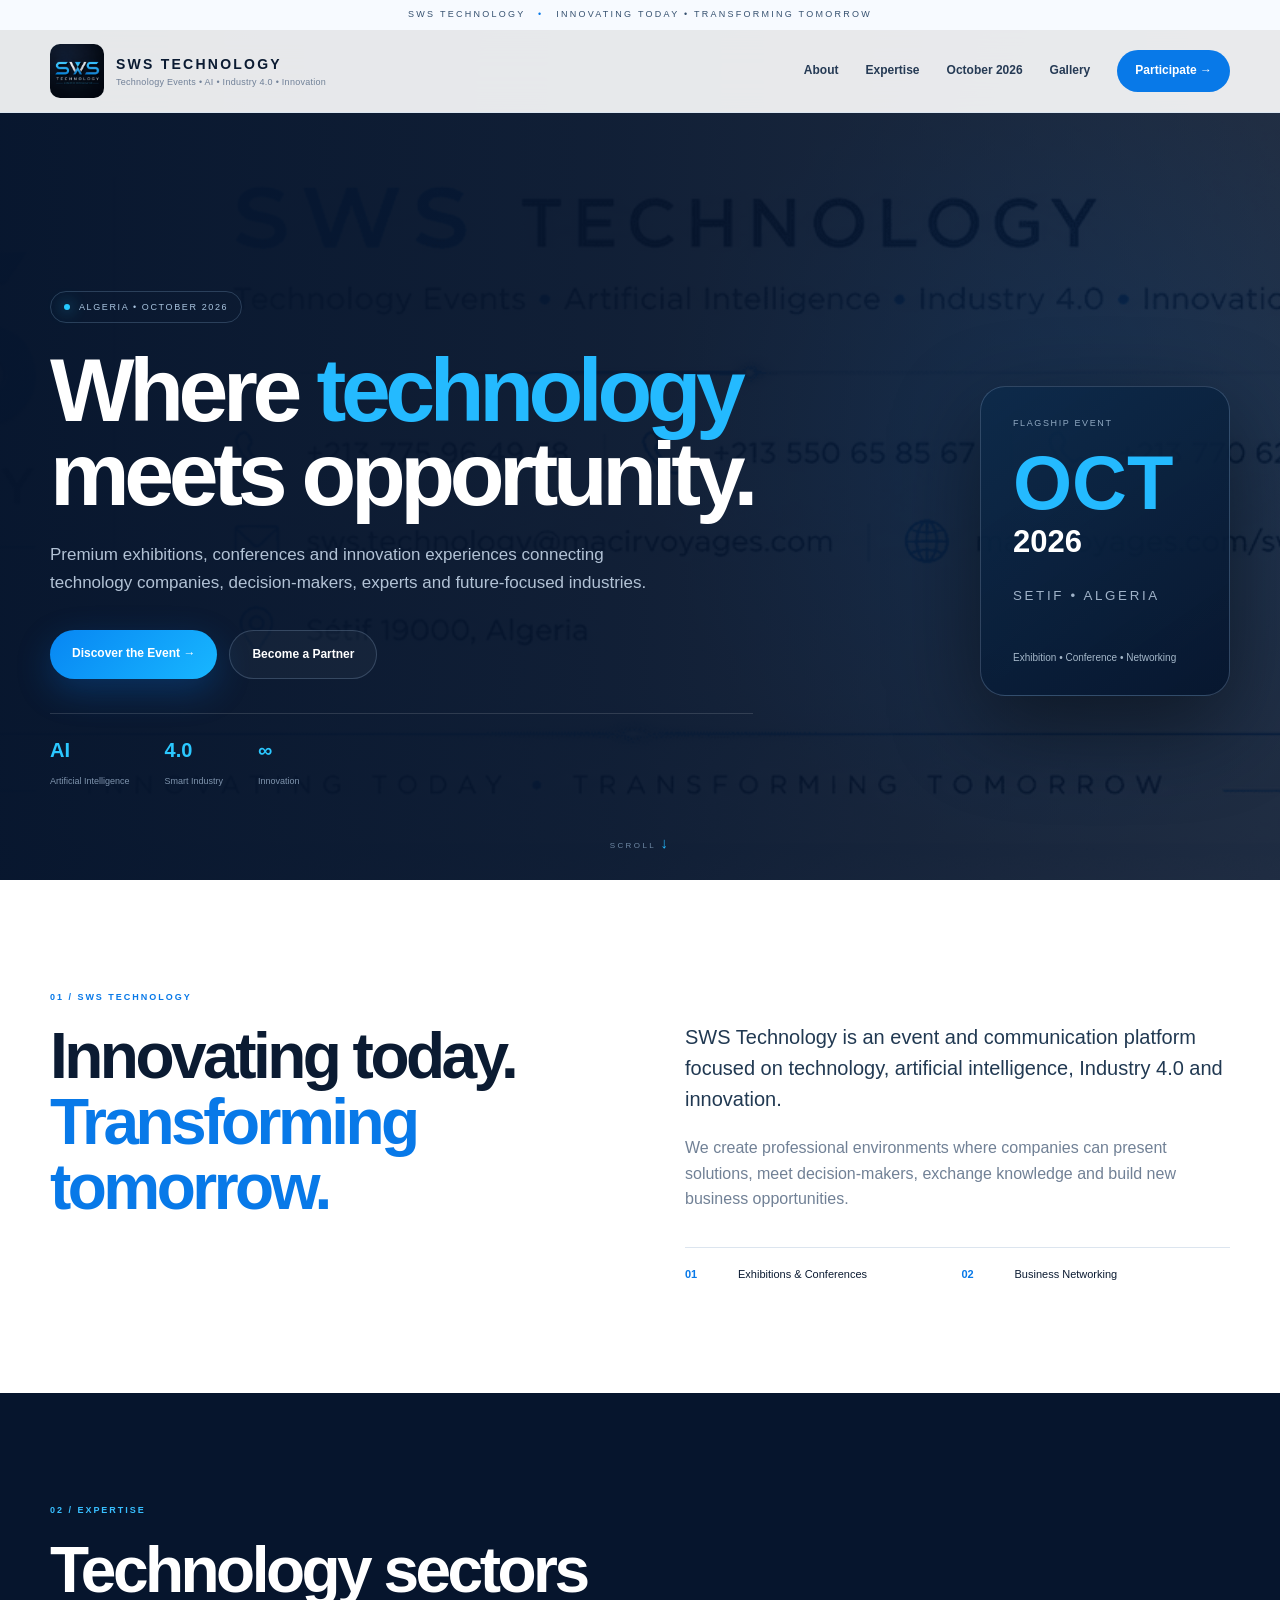
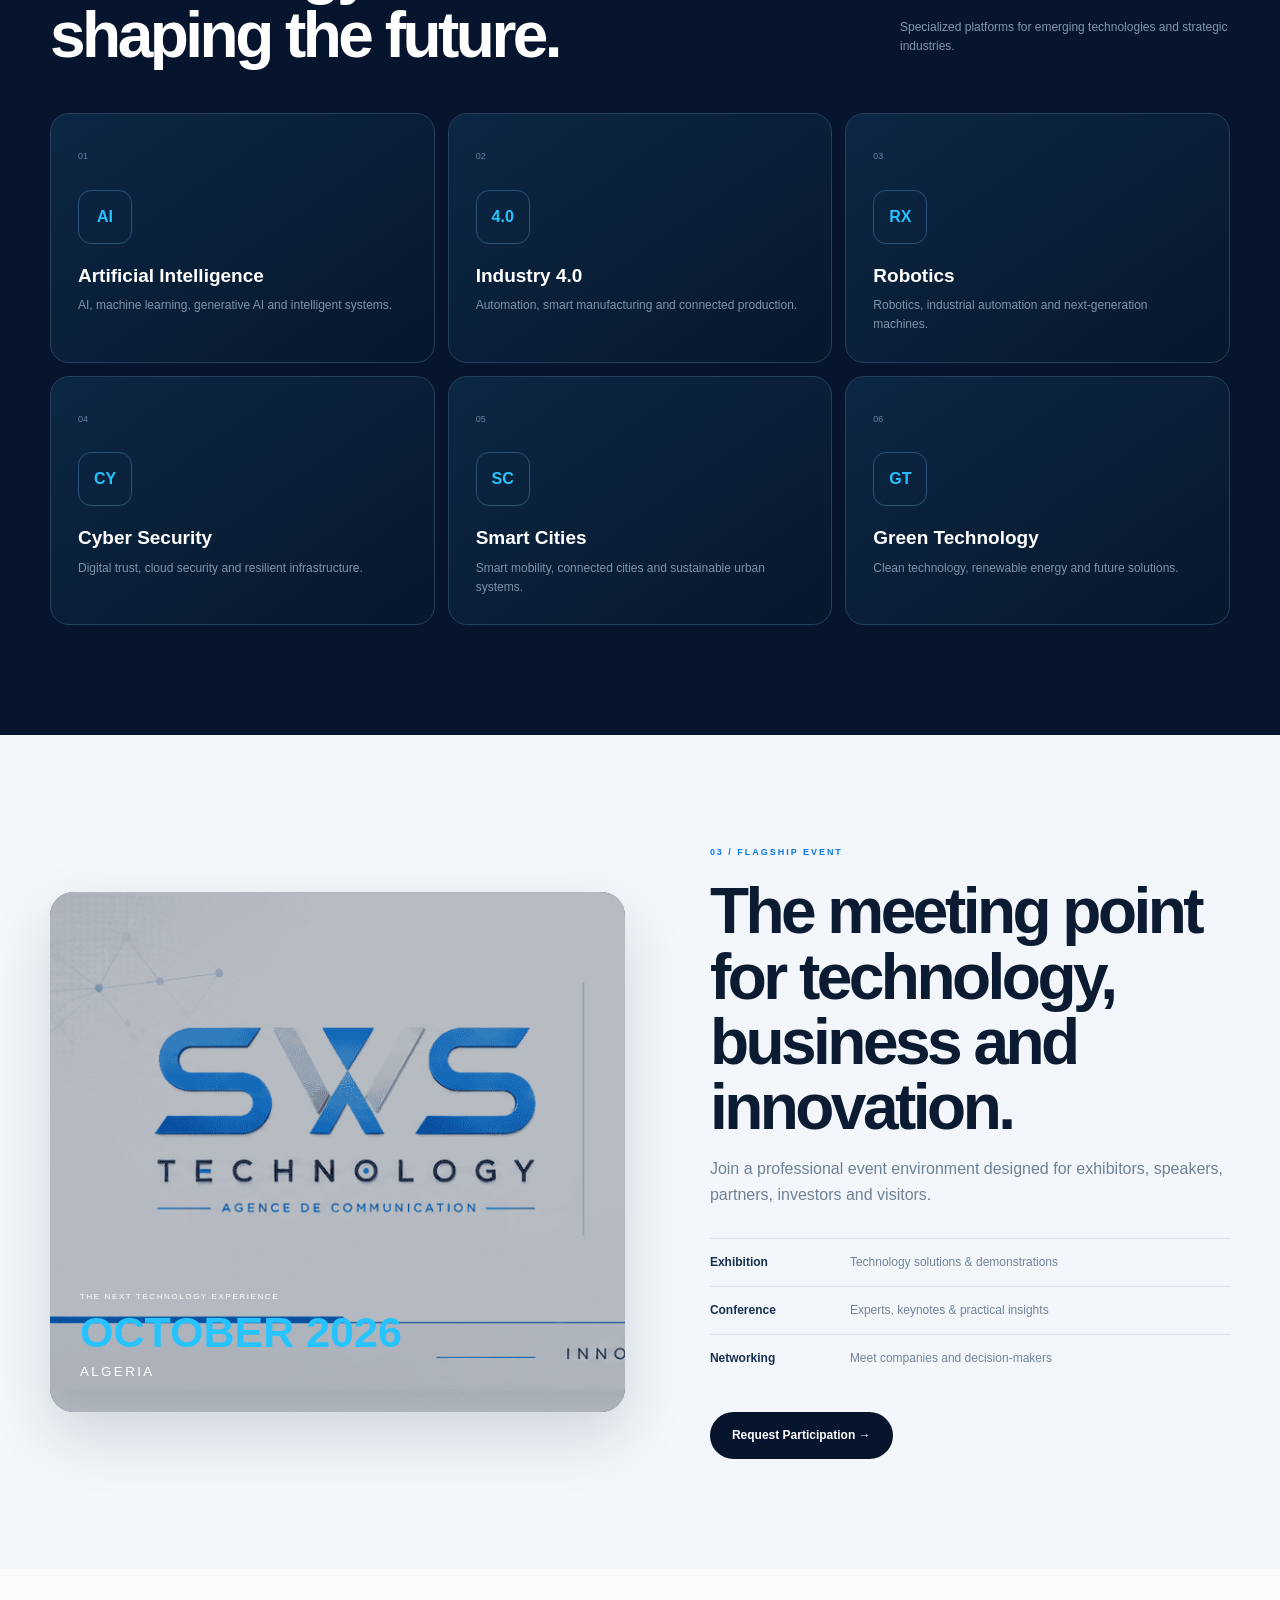
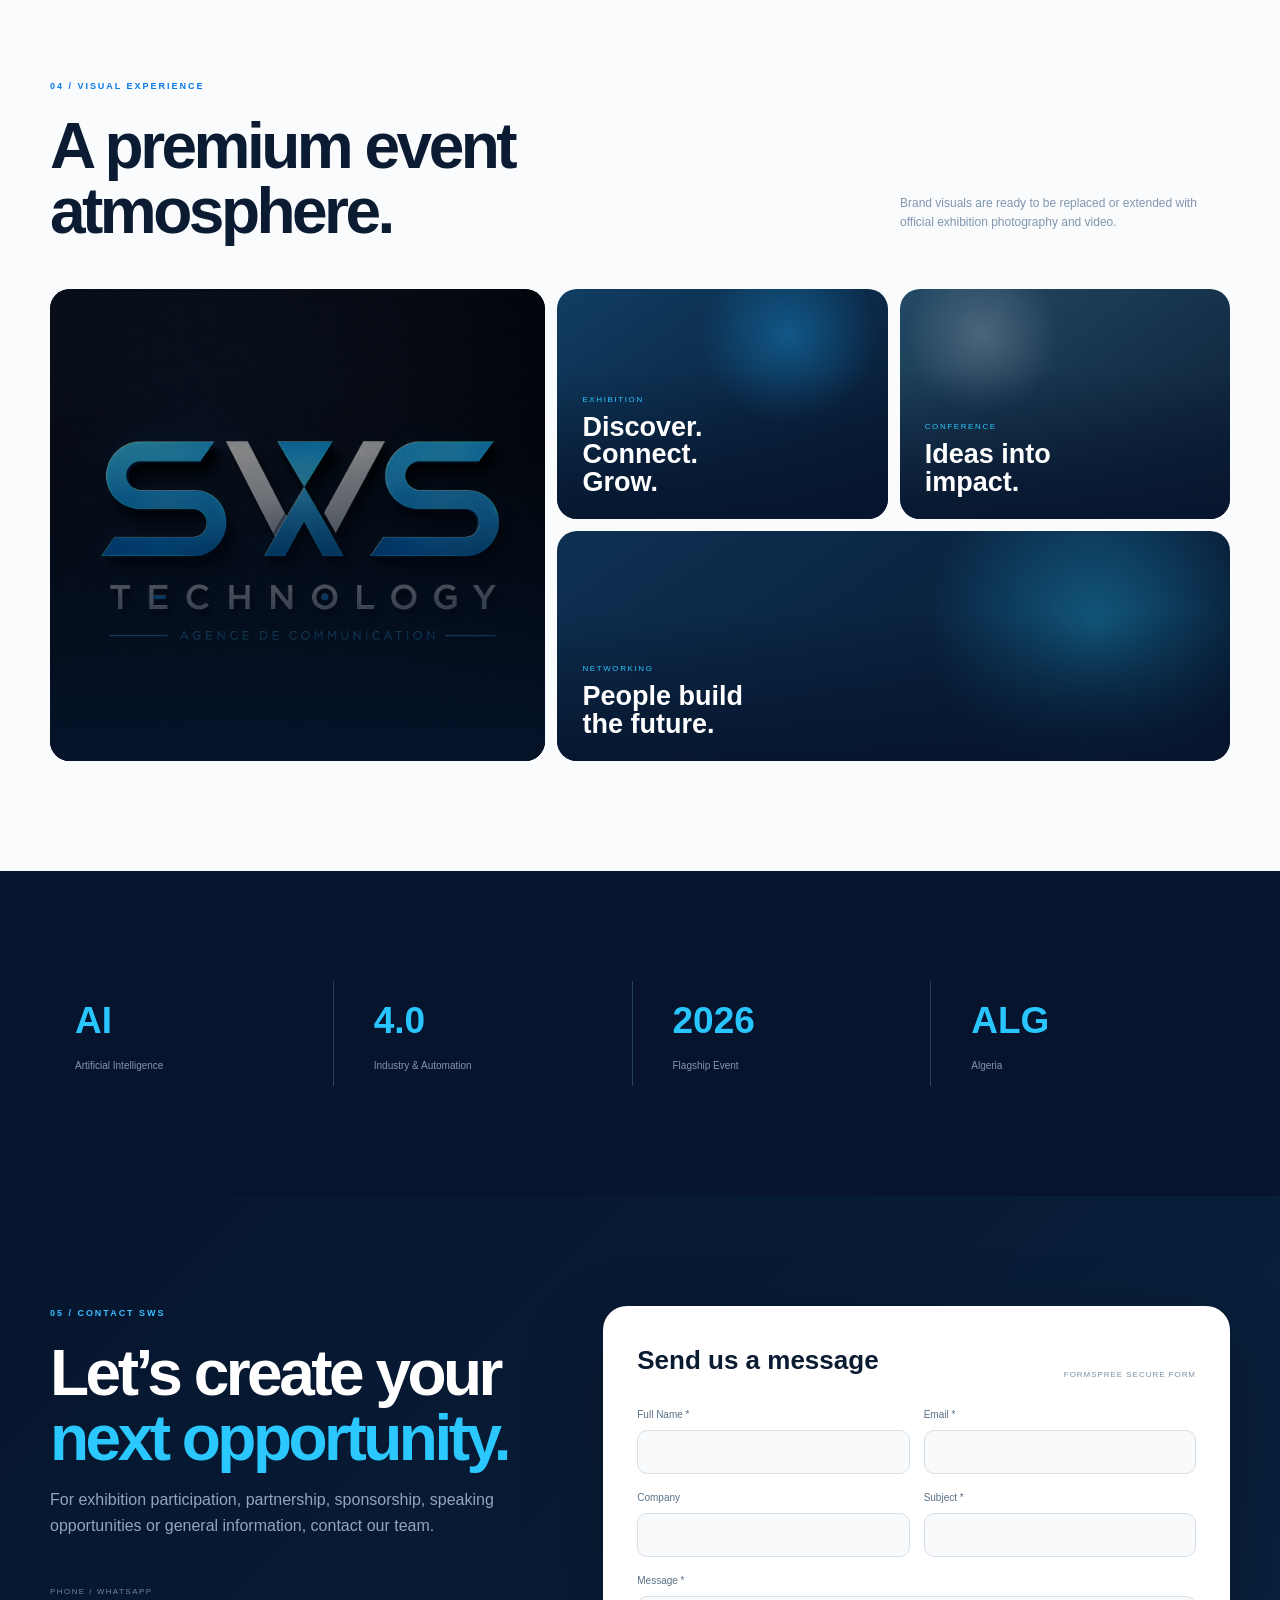
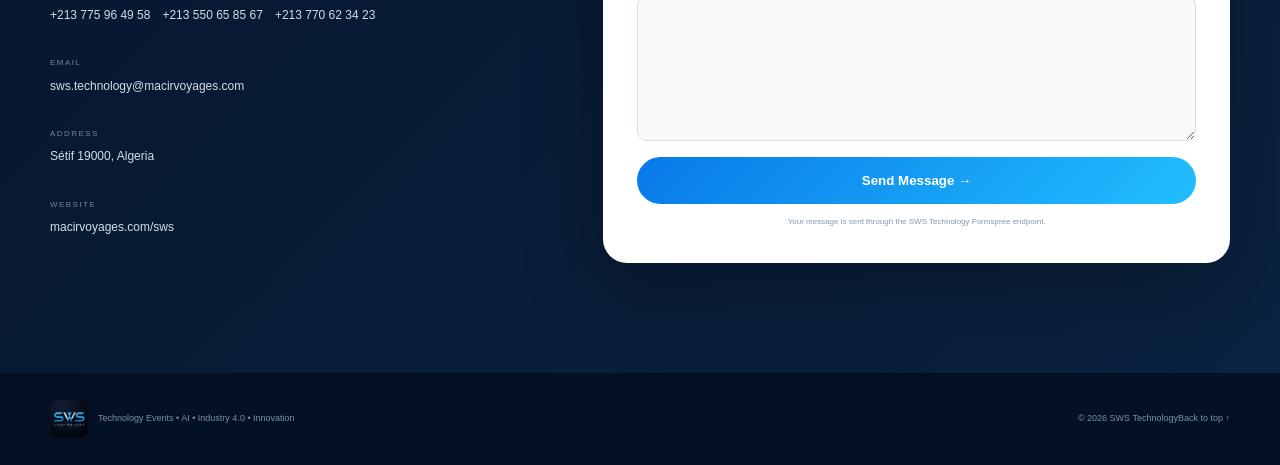
==== index.html @ 01fcfdfa "Add files via upload" ====
<!doctype html>
<html lang="en">
<head>
<meta charset="utf-8">
<meta name="viewport" content="width=device-width,initial-scale=1">
<meta name="description" content="SWS Technology — Technology Events, Artificial Intelligence, Industry 4.0 and Innovation in Algeria.">
<meta name="theme-color" content="#06152d">
<title>SWS Technology — Technology Events</title>
<link rel="preload" as="image" href="assets/sws-banner.png">
<link rel="stylesheet" href="css/style.css">
</head>
<body>
<div class="topline">SWS TECHNOLOGY <span>•</span> INNOVATING TODAY • TRANSFORMING TOMORROW</div>

<header class="header">
  <div class="container nav">
    <a class="brand" href="#home">
      <img src="assets/sws-logo.png" alt="SWS Technology logo">
      <div><strong>SWS TECHNOLOGY</strong><small>Technology Events • AI • Industry 4.0 • Innovation</small></div>
    </a>
    <button class="menu" id="menu" aria-label="Open menu">☰</button>
    <nav id="nav">
      <a href="#about">About</a>
      <a href="#solutions">Expertise</a>
      <a href="#event">October 2026</a>
      <a href="#gallery">Gallery</a>
      <a href="#contact" class="nav-cta">Participate →</a>
    </nav>
  </div>
</header>

<main id="home">
<section class="hero">
  <div class="hero-image"></div>
  <div class="hero-overlay"></div>
  <div class="container hero-content">
    <div class="hero-copy">
      <div class="badge"><i></i> ALGERIA • OCTOBER 2026</div>
      <h1>Where <span>technology</span><br>meets opportunity.</h1>
      <p>Premium exhibitions, conferences and innovation experiences connecting technology companies, decision-makers, experts and future-focused industries.</p>
      <div class="buttons">
        <a class="btn blue" href="#event">Discover the Event →</a>
        <a class="btn glass" href="#contact">Become a Partner</a>
      </div>
      <div class="mini-grid">
        <div><b>AI</b><small>Artificial Intelligence</small></div>
        <div><b>4.0</b><small>Smart Industry</small></div>
        <div><b>∞</b><small>Innovation</small></div>
      </div>
    </div>
    <div class="hero-card">
      <span>FLAGSHIP EVENT</span>
      <strong>OCT</strong>
      <b>2026</b>
      <small>SETIF • ALGERIA</small>
      <div class="card-line"></div>
      <p>Exhibition • Conference • Networking</p>
    </div>
  </div>
  <div class="scroll">SCROLL <span>↓</span></div>
</section>

<section class="section about" id="about">
  <div class="container two">
    <div>
      <div class="section-label">01 / SWS TECHNOLOGY</div>
      <h2>Innovating today.<br><em>Transforming tomorrow.</em></h2>
    </div>
    <div class="copy">
      <p class="large">SWS Technology is an event and communication platform focused on technology, artificial intelligence, Industry 4.0 and innovation.</p>
      <p>We create professional environments where companies can present solutions, meet decision-makers, exchange knowledge and build new business opportunities.</p>
      <div class="line-stat"><b>01</b><span>Exhibitions & Conferences</span><b>02</b><span>Business Networking</span></div>
    </div>
  </div>
</section>

<section class="section navy" id="solutions">
  <div class="container">
    <div class="section-head">
      <div><div class="section-label light">02 / EXPERTISE</div><h2>Technology sectors<br>shaping the future.</h2></div>
      <p>Specialized platforms for emerging technologies and strategic industries.</p>
    </div>
    <div class="cards">
      <article><span>01</span><div class="symbol">AI</div><h3>Artificial Intelligence</h3><p>AI, machine learning, generative AI and intelligent systems.</p></article>
      <article><span>02</span><div class="symbol">4.0</div><h3>Industry 4.0</h3><p>Automation, smart manufacturing and connected production.</p></article>
      <article><span>03</span><div class="symbol">RX</div><h3>Robotics</h3><p>Robotics, industrial automation and next-generation machines.</p></article>
      <article><span>04</span><div class="symbol">CY</div><h3>Cyber Security</h3><p>Digital trust, cloud security and resilient infrastructure.</p></article>
      <article><span>05</span><div class="symbol">SC</div><h3>Smart Cities</h3><p>Smart mobility, connected cities and sustainable urban systems.</p></article>
      <article><span>06</span><div class="symbol">GT</div><h3>Green Technology</h3><p>Clean technology, renewable energy and future solutions.</p></article>
    </div>
  </div>
</section>

<section class="event-section section" id="event">
  <div class="container event-grid">
    <div class="event-poster">
      <img src="assets/sws-banner.png" alt="SWS Technology event identity">
      <div class="poster-info"><span>THE NEXT TECHNOLOGY EXPERIENCE</span><strong>OCTOBER 2026</strong><small>ALGERIA</small></div>
    </div>
    <div class="event-copy">
      <div class="section-label">03 / FLAGSHIP EVENT</div>
      <h2>The meeting point for technology, business and innovation.</h2>
      <p>Join a professional event environment designed for exhibitors, speakers, partners, investors and visitors.</p>
      <ul>
        <li><b>Exhibition</b><span>Technology solutions & demonstrations</span></li>
        <li><b>Conference</b><span>Experts, keynotes & practical insights</span></li>
        <li><b>Networking</b><span>Meet companies and decision-makers</span></li>
      </ul>
      <a href="#contact" class="btn dark-btn">Request Participation →</a>
    </div>
  </div>
</section>

<section class="section gallery" id="gallery">
  <div class="container">
    <div class="section-head dark-head">
      <div><div class="section-label">04 / VISUAL EXPERIENCE</div><h2>A premium event<br>atmosphere.</h2></div>
      <p>Brand visuals are ready to be replaced or extended with official exhibition photography and video.</p>
    </div>
    <div class="gallery-grid">
      <div class="photo photo-a"><img src="assets/sws-logo.png" alt="SWS Technology"></div>
      <div class="photo photo-b"><div><span>EXHIBITION</span><b>Discover.<br>Connect.<br>Grow.</b></div></div>
      <div class="photo photo-c"><div><span>CONFERENCE</span><b>Ideas into<br>impact.</b></div></div>
      <div class="photo photo-d"><div><span>NETWORKING</span><b>People build<br>the future.</b></div></div>
    </div>
  </div>
</section>

<section class="section numbers navy">
  <div class="container number-row">
    <div><strong>AI</strong><span>Artificial Intelligence</span></div>
    <div><strong>4.0</strong><span>Industry & Automation</span></div>
    <div><strong>2026</strong><span>Flagship Event</span></div>
    <div><strong>ALG</strong><span>Algeria</span></div>
  </div>
</section>

<section class="section contact" id="contact">
  <div class="container contact-grid">
    <div>
      <div class="section-label light">05 / CONTACT SWS</div>
      <h2>Let’s create your<br><em>next opportunity.</em></h2>
      <p class="contact-lead">For exhibition participation, partnership, sponsorship, speaking opportunities or general information, contact our team.</p>
      <div class="details">
        <div><span>PHONE / WHATSAPP</span><p><a href="https://wa.me/213775964958" target="_blank">+213 775 96 49 58</a><a href="https://wa.me/213550658567" target="_blank">+213 550 65 85 67</a><a href="https://wa.me/213770623423" target="_blank">+213 770 62 34 23</a></p></div>
        <div><span>EMAIL</span><p><a href="mailto:sws.technology@macirvoyages.com">sws.technology@macirvoyages.com</a></p></div>
        <div><span>ADDRESS</span><p>Sétif 19000, Algeria</p></div>
        <div><span>WEBSITE</span><p><a href="https://macirvoyages.com/sws/" target="_blank">macirvoyages.com/sws</a></p></div>
      </div>
    </div>

    <div class="form-wrap">
      <div class="form-top"><h3>Send us a message</h3><span>FORMSPREE SECURE FORM</span></div>
      <form id="contactForm" action="https://formspree.io/f/xppaqknv" method="POST" novalidate>
        <input type="hidden" name="_subject" value="New SWS Technology website contact">
        <div class="row"><label>Full Name *<input name="name" id="name" required></label><label>Email *<input type="email" name="email" id="email" required></label></div>
        <div class="row"><label>Company<input name="company" id="company"></label><label>Subject *<input name="subject" id="subject" required></label></div>
        <label>Message *<textarea name="message" id="message" rows="6" required></textarea></label>
        <div id="status" class="status" role="status" aria-live="polite"></div>
        <button class="submit" id="submit" type="submit"><span class="normal">Send Message →</span><span class="loading">Sending…</span></button>
        <small class="form-note">Your message is sent through the SWS Technology Formspree endpoint.</small>
      </form>
    </div>
  </div>
</section>
</main>

<footer>
  <div class="container footer-grid">
    <div class="footer-brand"><img src="assets/sws-logo.png" alt="SWS Technology"><span>Technology Events • AI • Industry 4.0 • Innovation</span></div>
    <div><span>© <span id="year"></span> SWS Technology</span><a href="#home">Back to top ↑</a></div>
  </div>
</footer>
<script src="js/script.js"></script>
</body>
</html>
---- css/style.css ----
:root{--blue:#0879e8;--cyan:#25c8ff;--navy:#06152d;--navy2:#0a2040;--ink:#0b1b32;--muted:#6d7f94;--line:#dce5ef;--white:#fff}
*{box-sizing:border-box}html{scroll-behavior:smooth}body{margin:0;color:var(--ink);font-family:Inter,Arial,sans-serif;line-height:1.6;background:#fff}a{text-decoration:none;color:inherit}.container{width:min(1180px,calc(100% - 40px));margin:auto}
.topline{height:30px;background:#f7faff;color:#35506f;text-align:center;font-size:9px;letter-spacing:.25em;padding:7px}.topline span{color:var(--blue);margin:0 8px}
.header{position:fixed;top:30px;left:0;right:0;z-index:50;background:rgba(255,255,255,.9);backdrop-filter:blur(18px);border-bottom:1px solid #dce6f0}.nav{height:82px;display:flex;align-items:center;justify-content:space-between}.brand{display:flex;align-items:center;gap:12px}.brand img{width:54px;height:54px;object-fit:cover;border-radius:10px}.brand strong{display:block;font-size:14px;letter-spacing:.16em}.brand small{display:block;color:#718198;font-size:9px;letter-spacing:.03em}nav{display:flex;gap:27px;align-items:center;font-size:12px;font-weight:700;color:#263b55}nav a:hover{color:var(--blue)}.nav-cta{background:var(--blue);color:#fff;padding:11px 18px;border-radius:999px}.menu{display:none;background:none;border:0;font-size:26px;color:var(--navy)}
.hero{height:850px;position:relative;overflow:hidden;background:var(--navy);color:#fff;padding-top:112px}.hero-image{position:absolute;inset:0;background-image:url("../assets/sws-banner.png");background-size:cover;background-position:center top;opacity:.16;filter:saturate(.8)}.hero-overlay{position:absolute;inset:0;background:linear-gradient(90deg,#06152df2 0%,#06152db9 48%,#06152d55 100%),radial-gradient(circle at 82% 50%,#0879e833,transparent 35%)}.hero-content{position:relative;height:100%;display:flex;align-items:center;justify-content:space-between;gap:70px;padding-top:60px}.hero-copy{max-width:720px}.badge{display:inline-flex;align-items:center;gap:9px;border:1px solid #6e8cae55;border-radius:999px;padding:8px 13px;color:#a9c4df;font-size:9px;letter-spacing:.18em}.badge i{width:6px;height:6px;background:var(--cyan);border-radius:50%;box-shadow:0 0 15px var(--cyan)}h1{font-size:clamp(52px,7vw,94px);line-height:.94;letter-spacing:-.06em;margin:25px 0}.hero h1 span{color:#24baff}.hero-copy>p{max-width:620px;color:#b2c2d5;font-size:17px}.buttons{display:flex;gap:12px;margin:34px 0}.btn{display:inline-block;padding:14px 22px;border-radius:999px;font-size:12px;font-weight:900}.blue{background:linear-gradient(135deg,#0786f3,#18b7ff);color:#fff;box-shadow:0 12px 35px #0879e844}.glass{border:1px solid #7994b055;color:#fff;background:#ffffff09}.mini-grid{display:flex;gap:35px;border-top:1px solid #ffffff22;padding-top:20px}.mini-grid b{display:block;color:#2bc8ff;font-size:20px}.mini-grid small{color:#7f94ad;font-size:9px}.hero-card{width:250px;min-width:250px;height:310px;border:1px solid #7e9abb55;background:linear-gradient(145deg,#0c2a4ad9,#06152de8);border-radius:25px;padding:32px;display:flex;flex-direction:column;justify-content:center;box-shadow:0 30px 90px #0007}.hero-card span{font-size:9px;letter-spacing:.18em;color:#8fa8c1}.hero-card strong{font-size:76px;line-height:.9;color:#24baff;margin-top:18px}.hero-card>b{font-size:31px}.hero-card small{color:#9fb2c8;margin-top:18px;letter-spacing:.2em}.card-line{height:1px;background:#ffffff22;margin:22px 0}.hero-card p{font-size:10px;color:#a5b8ca;margin:0}.scroll{position:absolute;bottom:25px;left:50%;transform:translateX(-50%);font-size:8px;letter-spacing:.3em;color:#6f89a5}.scroll span{color:#24baff;font-size:15px}
.section{padding:110px 0}.two{display:grid;grid-template-columns:1fr 1fr;gap:90px}.section-label{font-size:9px;letter-spacing:.22em;font-weight:900;color:var(--blue);margin-bottom:20px}.section-label.light{color:#38bfff}.section h2{font-size:clamp(39px,5vw,65px);line-height:1.02;letter-spacing:-.055em;margin:0}.section h2 em{font-style:normal;color:var(--blue)}.copy{padding-top:12px}.copy .large{font-size:20px;line-height:1.55;color:#213952}.copy>p{color:#718196}.line-stat{display:grid;grid-template-columns:45px 1fr 45px 1fr;gap:8px;border-top:1px solid var(--line);margin-top:35px;padding-top:18px;font-size:11px}.line-stat b{color:var(--blue)}
.navy{background:var(--navy);color:#fff}.section-head{display:flex;justify-content:space-between;align-items:end;gap:60px;margin-bottom:45px}.section-head>p{max-width:330px;color:#8196ad;font-size:12px}.cards{display:grid;grid-template-columns:repeat(3,1fr);gap:13px}.cards article{border:1px solid #24415d;background:linear-gradient(145deg,#0c2744,#07172c);border-radius:19px;padding:27px;min-height:245px;transition:.25s}.cards article:hover{transform:translateY(-5px);border-color:#1baeff}.cards article>span{color:#66819d;font-size:9px}.symbol{width:54px;height:54px;border-radius:13px;border:1px solid #2b5479;display:grid;place-items:center;color:#27c3ff;font-weight:900;margin:23px 0 17px}.cards h3{font-size:19px;margin:0 0 5px}.cards p{font-size:12px;color:#7f94aa;margin:0}
.event-section{background:#f3f7fb}.event-grid{display:grid;grid-template-columns:1.05fr .95fr;gap:85px;align-items:center}.event-poster{height:520px;position:relative;border-radius:24px;overflow:hidden;background:#07162a;box-shadow:0 25px 60px #0b1b3225}.event-poster>img{width:100%;height:100%;object-fit:cover;object-position:left center;opacity:.72}.poster-info{position:absolute;left:30px;bottom:30px;display:flex;flex-direction:column;color:#fff}.poster-info span{font-size:8px;letter-spacing:.2em}.poster-info strong{font-size:43px;line-height:1;color:#27c3ff;margin:7px 0}.poster-info small{letter-spacing:.18em}.event-copy>p{color:#6f8194;max-width:540px}.event-copy ul{list-style:none;padding:0;margin:30px 0}.event-copy li{display:grid;grid-template-columns:120px 1fr;gap:20px;border-top:1px solid #d9e2eb;padding:14px 0;font-size:12px}.event-copy li b{color:#17304e}.event-copy li span{color:#728398}.dark-btn{background:var(--navy);color:#fff}
.gallery{background:#f9fbfd}.dark-head{align-items:end}.gallery-grid{display:grid;grid-template-columns:1.2fr .8fr .8fr;grid-template-rows:230px 230px;gap:12px}.photo{border-radius:20px;overflow:hidden;position:relative;background:#06152d}.photo:after{content:"";position:absolute;inset:0;background:linear-gradient(0deg,#06152de8,transparent 65%)}.photo-a{grid-row:1/3}.photo-a img{width:100%;height:100%;object-fit:cover;object-position:center;filter:brightness(.55) saturate(1.1)}.photo>div{position:absolute;z-index:2;left:25px;bottom:23px;color:#fff}.photo span{display:block;color:#2bc7ff;font-size:8px;letter-spacing:.2em}.photo b{display:block;font-size:27px;line-height:1.02;margin-top:7px}.photo-b{background:radial-gradient(circle at 70% 20%,#1baeff55,transparent 30%),linear-gradient(145deg,#113e63,#06152d)}.photo-c{background:radial-gradient(circle at 25% 20%,#ffffff33,transparent 25%),linear-gradient(145deg,#244a66,#091b31)}.photo-d{grid-column:2/4;background:radial-gradient(circle at 80% 40%,#24c8ff55,transparent 30%),linear-gradient(145deg,#0e3153,#06152d)}
.number-row{display:grid;grid-template-columns:repeat(4,1fr);gap:15px}.number-row>div{border-right:1px solid #26435e;padding:10px 25px}.number-row>div:last-child{border:0}.number-row strong{display:block;color:#29c5ff;font-size:37px}.number-row span{color:#8296ac;font-size:10px}
.contact{background:linear-gradient(135deg,#06152d,#0a2340);color:#fff}.contact-grid{display:grid;grid-template-columns:.85fr 1.15fr;gap:90px}.contact h2 em{color:#2bc7ff}.contact-lead{color:#91a6bc;max-width:500px}.details{display:grid;gap:18px;margin-top:38px}.details span{font-size:8px;letter-spacing:.18em;color:#6d88a4}.details p{margin:4px 0;color:#d3deea;font-size:12px}.details a{display:inline-block;margin-right:12px}.details a:hover{color:#2bc7ff}.form-wrap{background:#fff;color:var(--ink);border-radius:24px;padding:34px;box-shadow:0 30px 80px #0004}.form-top{display:flex;justify-content:space-between;gap:15px;align-items:end;margin-bottom:25px}.form-top h3{margin:0;font-size:26px}.form-top span{font-size:8px;letter-spacing:.12em;color:#7990a5}.row{display:grid;grid-template-columns:1fr 1fr;gap:14px}label{display:block;color:#587087;font-size:10px;margin-bottom:16px}input,textarea{display:block;width:100%;margin-top:7px;border:1px solid #d6e0e9;border-radius:10px;background:#f8fafc;color:#0b1b32;padding:13px;font:inherit;outline:0}input:focus,textarea:focus{border-color:var(--blue);box-shadow:0 0 0 3px #0879e814}textarea{resize:vertical;min-height:145px}.status{display:none;padding:12px;border-radius:10px;font-size:11px;margin-bottom:12px}.status.show{display:block}.status.success{background:#e7fbf3;color:#087c57;border:1px solid #9ce4c8}.status.error{background:#fff0f2;color:#bd2942;border:1px solid #f2a5b2}.submit{width:100%;border:0;border-radius:999px;padding:16px;background:linear-gradient(135deg,#0879e8,#21bfff);color:#fff;font-weight:900;cursor:pointer}.submit:disabled{opacity:.6}.loading{display:none}.submit.is-loading .normal{display:none}.submit.is-loading .loading{display:inline}.form-note{display:block;text-align:center;color:#8798a8;font-size:8px;margin-top:12px}
footer{background:#041024;color:#7990a8;padding:27px 0}.footer-grid{display:flex;justify-content:space-between;align-items:center;gap:20px;font-size:9px}.footer-brand{display:flex;align-items:center;gap:10px}.footer-brand img{width:38px;height:38px;border-radius:7px;object-fit:cover}.footer-grid a:hover{color:#2bc7ff}
@media(max-width:900px){nav{display:none;position:absolute;top:78px;left:15px;right:15px;background:#fff;border:1px solid #dce5ef;border-radius:15px;padding:18px;flex-direction:column;align-items:stretch}.open{display:flex}.menu{display:block}.hero-content,.two,.event-grid,.contact-grid{grid-template-columns:1fr}.hero-card{display:none}.hero{height:780px}.cards{grid-template-columns:1fr 1fr}.section-head{align-items:start;flex-direction:column}.gallery-grid{grid-template-columns:1fr 1fr;grid-template-rows:250px 200px}.photo-a{grid-row:auto}.photo-d{grid-column:auto}.number-row{grid-template-columns:1fr 1fr}}
@media(max-width:600px){.container{width:calc(100% - 28px)}.topline{font-size:7px}.brand small{display:none}.hero h1{font-size:52px}.buttons{flex-direction:column}.mini-grid{gap:18px}.section{padding:80px 0}.cards{grid-template-columns:1fr}.row{grid-template-columns:1fr}.form-wrap{padding:22px}.gallery-grid{grid-template-columns:1fr;grid-template-rows:250px 190px 190px 190px}.number-row{grid-template-columns:1fr 1fr}.number-row>div{border-right:0}.footer-grid{flex-direction:column;align-items:flex-start}}
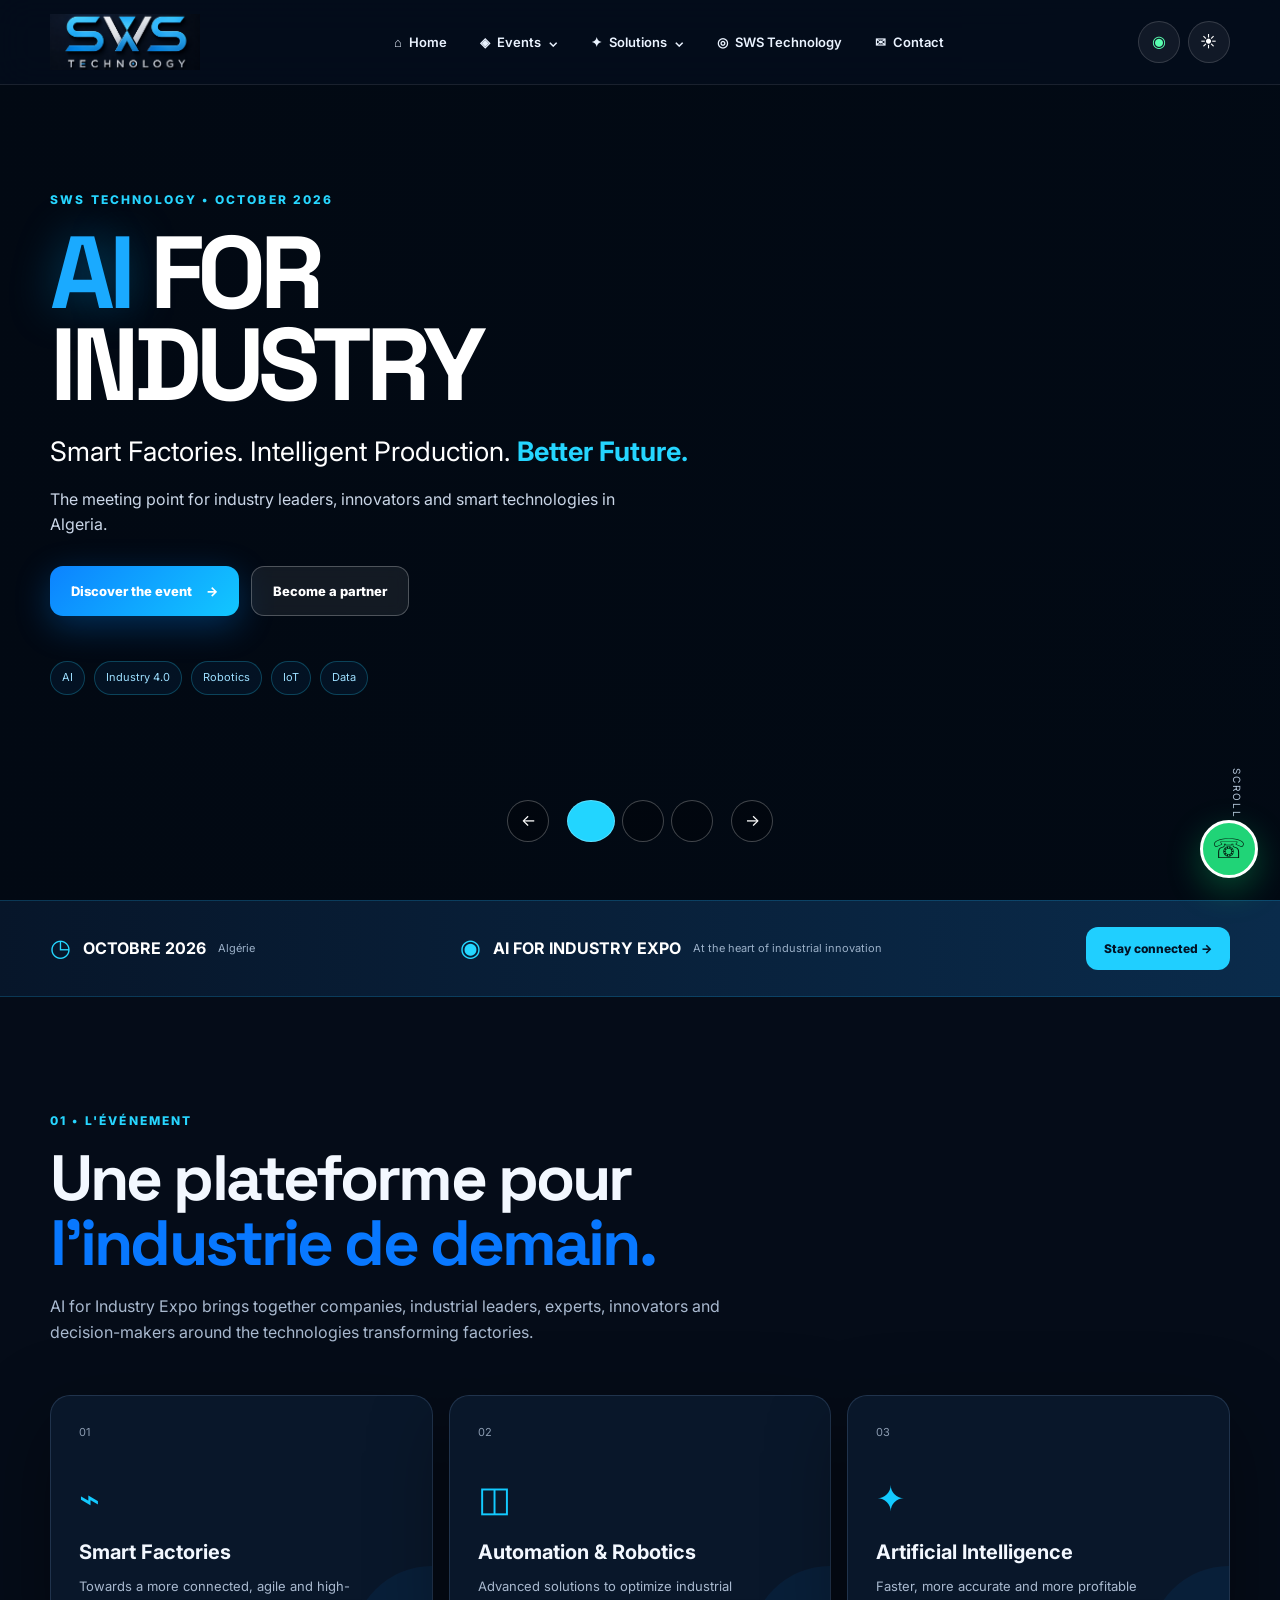
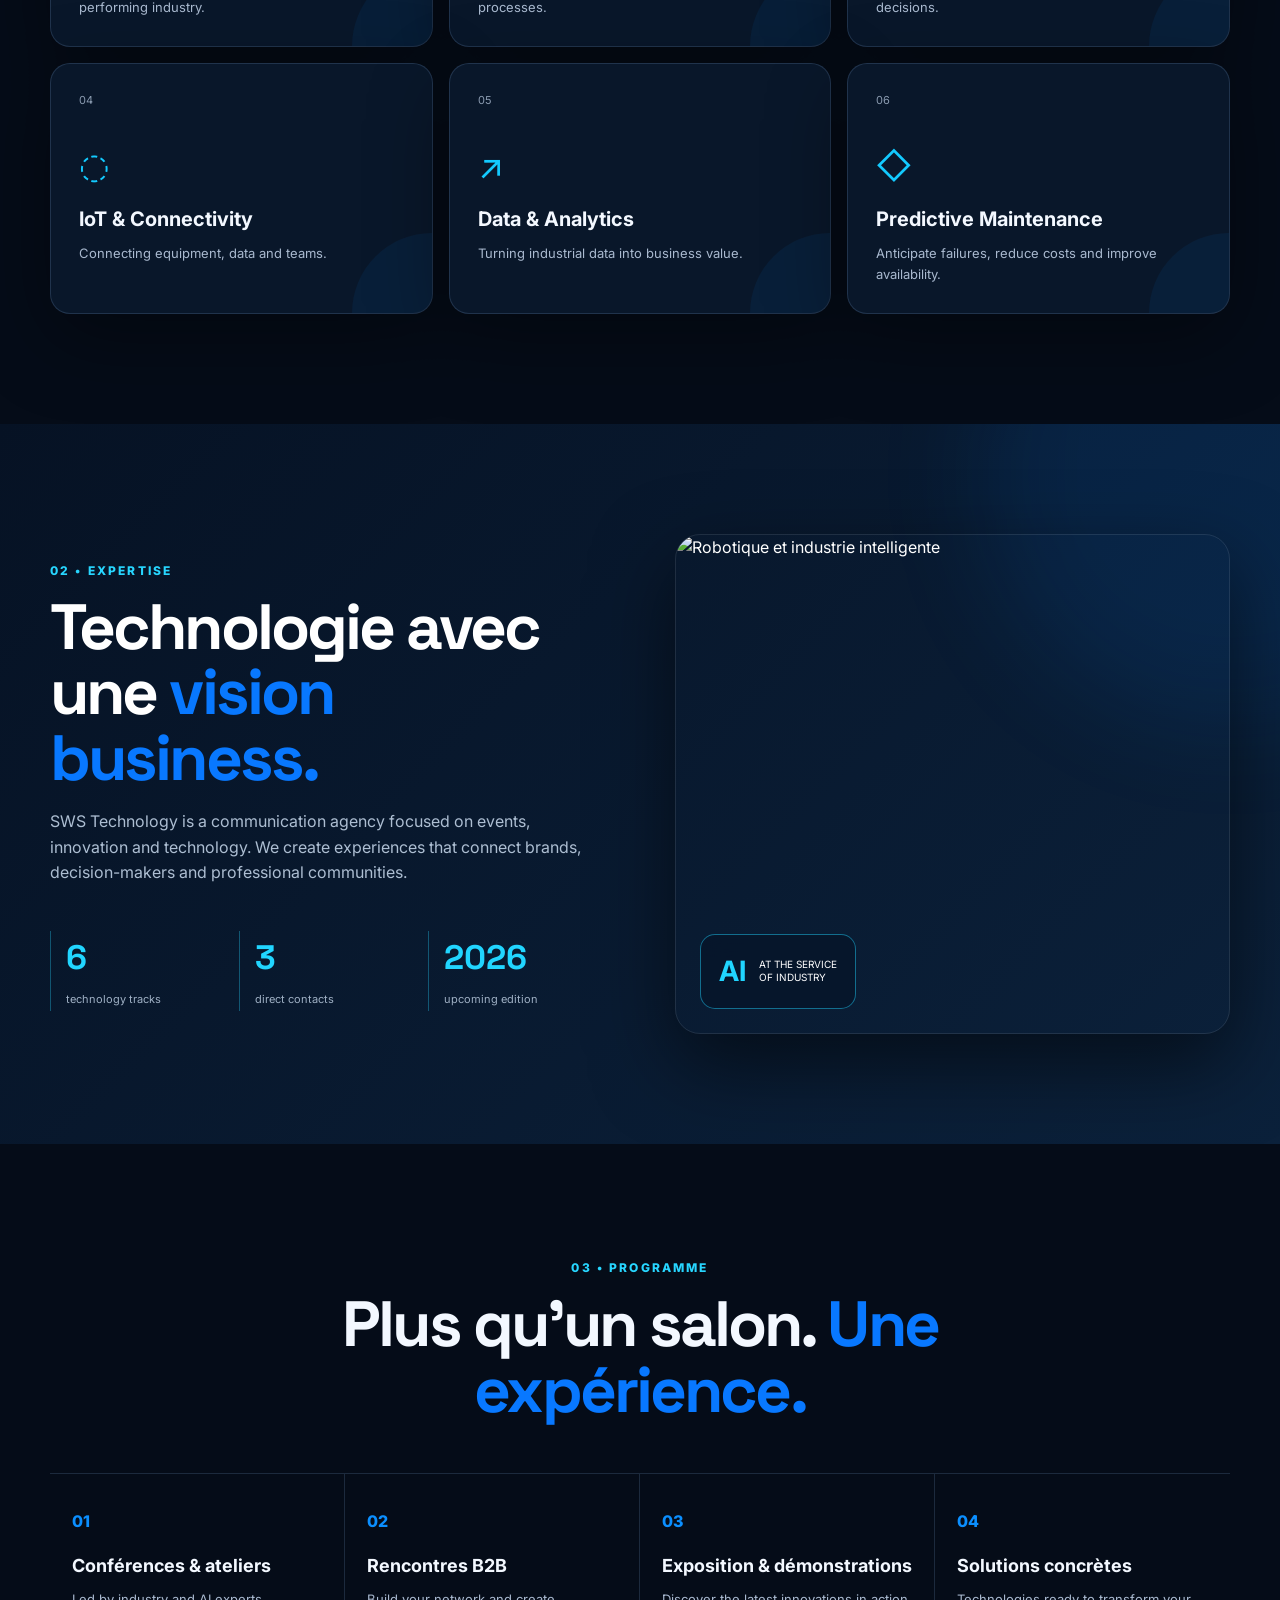
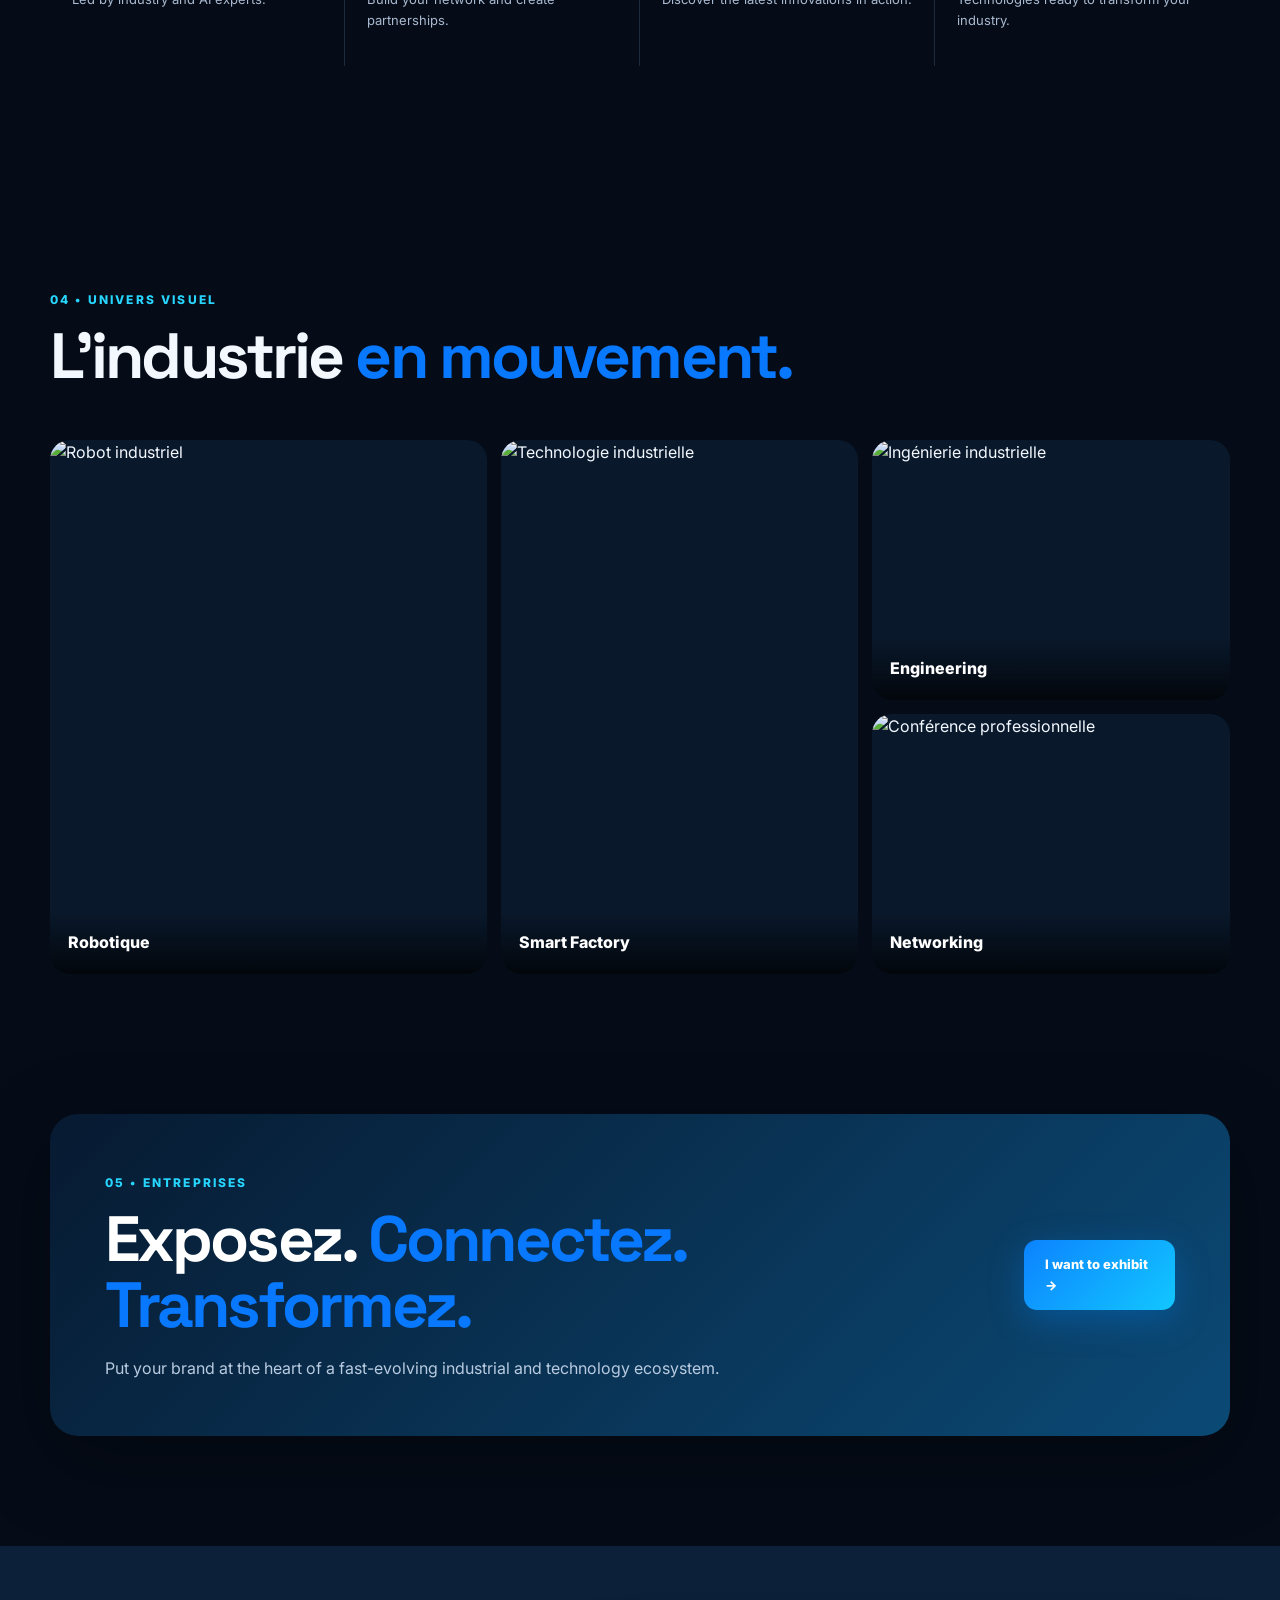
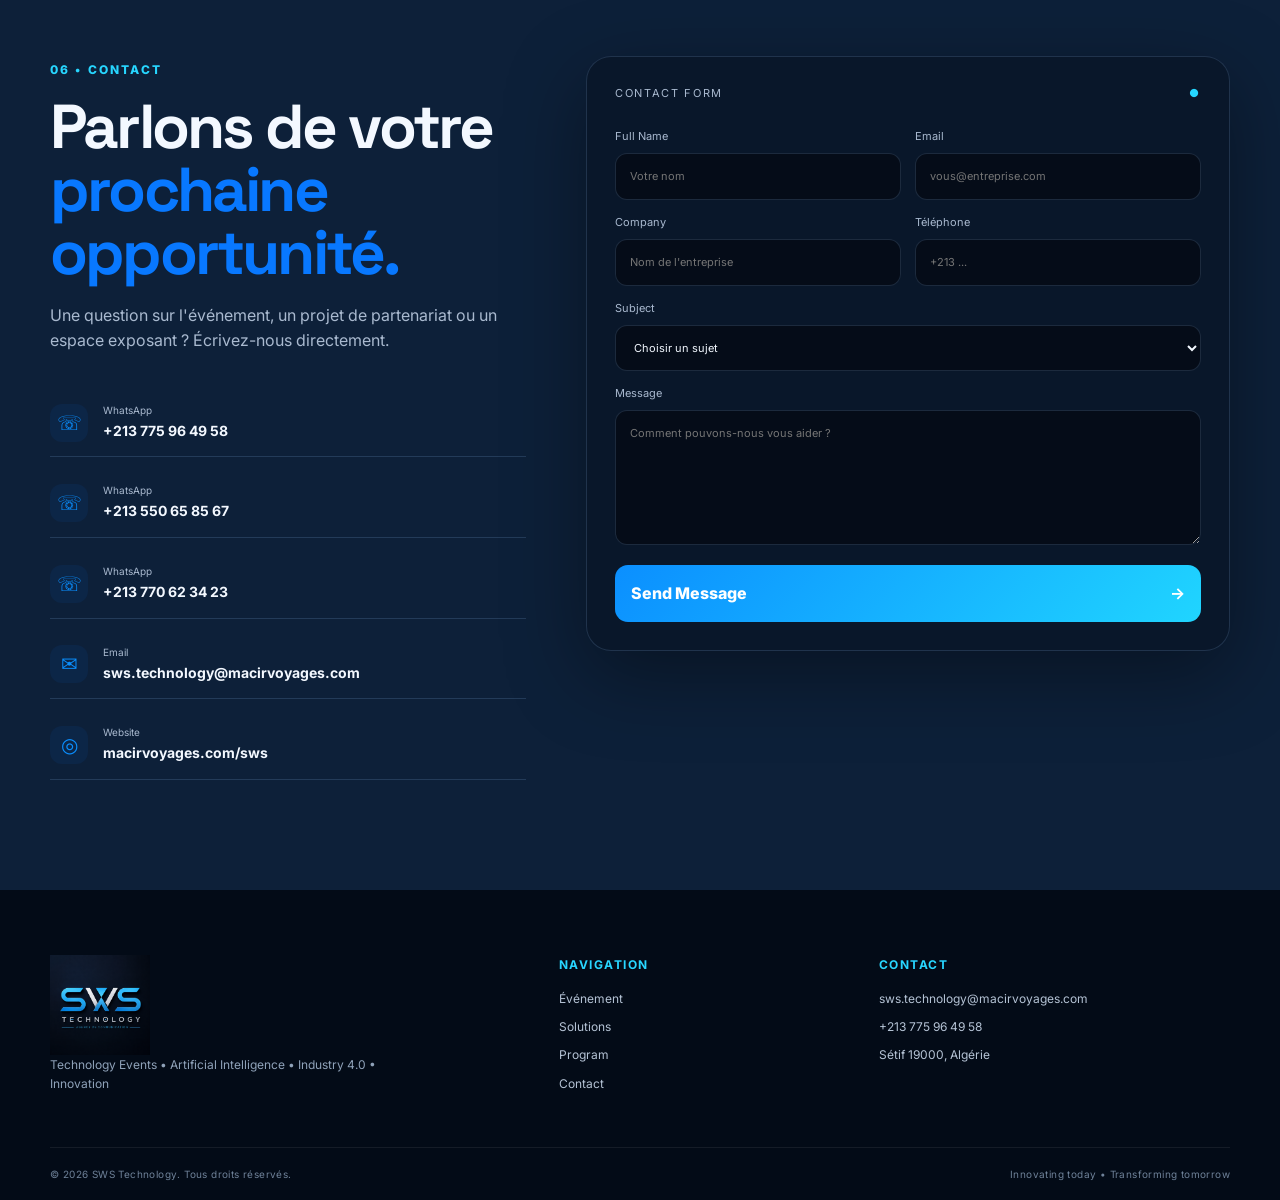
==== commit 97d31a5e: "Add files via upload" ====
--- a/index.html
+++ b/index.html
@@ -1,176 +1,286 @@
-<!doctype html>
+<!DOCTYPE html>
 <html lang="en">
 <head>
-<meta charset="utf-8">
-<meta name="viewport" content="width=device-width,initial-scale=1">
-<meta name="description" content="SWS Technology — Technology Events, Artificial Intelligence, Industry 4.0 and Innovation in Algeria.">
-<meta name="theme-color" content="#06152d">
-<title>SWS Technology — Technology Events</title>
-<link rel="preload" as="image" href="assets/sws-banner.png">
-<link rel="stylesheet" href="css/style.css">
+  <meta charset="UTF-8">
+  <meta name="viewport" content="width=device-width, initial-scale=1.0">
+  <meta name="theme-color" content="#07152b">
+  <meta name="description" content="SWS Technology — Technology events, Industry 4.0, AI and innovation in Algeria.">
+  <title>SWS Technology | AI • Industry 4.0 • Innovation</title>
+  <link rel="preconnect" href="https://fonts.googleapis.com">
+  <link rel="preconnect" href="https://fonts.gstatic.com" crossorigin>
+  <link href="https://fonts.googleapis.com/css2?family=Inter:wght@400;500;600;700;800&family=Space+Grotesk:wght@500;600;700&display=swap" rel="stylesheet">
+  <link rel="stylesheet" href="css/style.css">
 </head>
 <body>
-<div class="topline">SWS TECHNOLOGY <span>•</span> INNOVATING TODAY • TRANSFORMING TOMORROW</div>
-
-<header class="header">
-  <div class="container nav">
-    <a class="brand" href="#home">
-      <img src="assets/sws-logo.png" alt="SWS Technology logo">
-      <div><strong>SWS TECHNOLOGY</strong><small>Technology Events • AI • Industry 4.0 • Innovation</small></div>
-    </a>
-    <button class="menu" id="menu" aria-label="Open menu">☰</button>
-    <nav id="nav">
-      <a href="#about">About</a>
-      <a href="#solutions">Expertise</a>
-      <a href="#event">October 2026</a>
-      <a href="#gallery">Gallery</a>
-      <a href="#contact" class="nav-cta">Participate →</a>
-    </nav>
-  </div>
-</header>
-
-<main id="home">
-<section class="hero">
-  <div class="hero-image"></div>
-  <div class="hero-overlay"></div>
-  <div class="container hero-content">
-    <div class="hero-copy">
-      <div class="badge"><i></i> ALGERIA • OCTOBER 2026</div>
-      <h1>Where <span>technology</span><br>meets opportunity.</h1>
-      <p>Premium exhibitions, conferences and innovation experiences connecting technology companies, decision-makers, experts and future-focused industries.</p>
-      <div class="buttons">
-        <a class="btn blue" href="#event">Discover the Event →</a>
-        <a class="btn glass" href="#contact">Become a Partner</a>
-      </div>
-      <div class="mini-grid">
-        <div><b>AI</b><small>Artificial Intelligence</small></div>
-        <div><b>4.0</b><small>Smart Industry</small></div>
-        <div><b>∞</b><small>Innovation</small></div>
+  <div class="cursor-glow"></div>
+
+  <header class="site-header" id="top">
+    <div class="container nav-wrap">
+      <a class="brand" href="#home" aria-label="SWS Technology">
+        <img src="assets/logo.png" alt="SWS Technology logo">
+      </a>
+
+      <nav class="main-nav" id="mainNav">
+        <a href="#home"><span>⌂</span> Home</a>
+        <div class="nav-dropdown">
+          <button class="nav-drop-btn" type="button"><span>◈</span> Events <b>⌄</b></button>
+          <div class="dropdown-menu">
+            <a href="#expo">AI for Industry Expo</a>
+            <a href="#programme">Program</a>
+            <a href="#exposants">Exhibitors & Partners</a>
+            <a href="#gallery">Galerie</a>
+          </div>
+        </div>
+        <div class="nav-dropdown">
+          <button class="nav-drop-btn" type="button"><span>✦</span> Solutions <b>⌄</b></button>
+          <div class="dropdown-menu">
+            <a href="#industry40">Industry 4.0</a>
+            <a href="#solutions">Artificial Intelligence</a>
+            <a href="#solutions">IoT & Connectivity</a>
+            <a href="#solutions">Data & Analytics</a>
+          </div>
+        </div>
+        <a href="#about"><span>◎</span> SWS Technology</a>
+        <a href="#contact"><span>✉</span> Contact</a>
+      </nav>
+
+      <div class="nav-actions">
+        <a class="whatsapp-mini" href="https://wa.me/213775964958" target="_blank" rel="noopener" aria-label="WhatsApp">◉</a>
+        <button class="theme-toggle" id="themeToggle" type="button" aria-label="Toggle light and dark mode">
+          <span id="themeIcon">☾</span>
+        </button>
+        <button class="menu-toggle" id="menuToggle" type="button" aria-label="Open menu">☰</button>
       </div>
     </div>
-    <div class="hero-card">
-      <span>FLAGSHIP EVENT</span>
-      <strong>OCT</strong>
-      <b>2026</b>
-      <small>SETIF • ALGERIA</small>
-      <div class="card-line"></div>
-      <p>Exhibition • Conference • Networking</p>
+  </header>
+
+  <main>
+    <section class="hero" id="home">
+      <div class="hero-slider" id="heroSlider">
+        <article class="slide active" style="--bg:url('https://images.unsplash.com/photo-1567789884554-0b844b597180?auto=format&fit=crop&w=2200&q=85')">
+          <div class="hero-overlay"></div>
+          <div class="container hero-content">
+            <div class="eyebrow">SWS TECHNOLOGY • OCTOBER 2026</div>
+            <h1><span>AI</span> FOR<br>INDUSTRY</h1>
+            <p class="hero-subtitle">Smart Factories. Intelligent Production. <strong>Better Future.</strong></p>
+            <p class="hero-copy">The meeting point for industry leaders, innovators and smart technologies in Algeria.</p>
+            <div class="hero-buttons">
+              <a class="btn btn-primary" href="#expo">Discover the event <span>→</span></a>
+              <a class="btn btn-glass" href="#contact">Become a partner</a>
+            </div>
+            <div class="hero-tags">
+              <span>AI</span><span>Industry 4.0</span><span>Robotics</span><span>IoT</span><span>Data</span>
+            </div>
+          </div>
+        </article>
+
+        <article class="slide" style="--bg:url('https://images.unsplash.com/photo-1518770660439-4636190af475?auto=format&fit=crop&w=2200&q=85')">
+          <div class="hero-overlay"></div>
+          <div class="container hero-content">
+            <div class="eyebrow">INNOVATION • CONNECTIVITY • PERFORMANCE</div>
+            <h1><span>SMART</span><br>INDUSTRY</h1>
+            <p class="hero-subtitle">Connecting technology with industrial opportunities.</p>
+            <p class="hero-copy">Conferences, demonstrations, B2B meetings and practical solutions for your industry.</p>
+            <div class="hero-buttons">
+              <a class="btn btn-primary" href="#programme">View program <span>→</span></a>
+              <a class="btn btn-glass" href="#exposants">Exhibit with us</a>
+            </div>
+          </div>
+        </article>
+
+        <article class="slide" style="--bg:url('https://images.unsplash.com/photo-1581091226825-a6a2a5aee158?auto=format&fit=crop&w=2200&q=85')">
+          <div class="hero-overlay"></div>
+          <div class="container hero-content">
+            <div class="eyebrow">UN RENDEZ-VOUS INCONTOURNABLE</div>
+            <h1><span>INNOVATE</span><br>THE FUTURE</h1>
+            <p class="hero-subtitle">AI at the service of industry.</p>
+            <p class="hero-copy">Anticipate transformation, expand your network and discover tomorrow’s innovations.</p>
+            <div class="hero-buttons">
+              <a class="btn btn-primary" href="#contact">Book a meeting <span>→</span></a>
+              <a class="btn btn-glass" href="#gallery">View gallery</a>
+            </div>
+          </div>
+        </article>
+      </div>
+
+      <div class="slider-controls">
+        <button id="prevSlide" aria-label="Diapositive précédente">←</button>
+        <div class="slider-dots" id="sliderDots"></div>
+        <button id="nextSlide" aria-label="Diapositive suivante">→</button>
+      </div>
+      <div class="scroll-hint">SCROLL <span>↓</span></div>
+    </section>
+
+    <section class="event-strip">
+      <div class="container event-strip-inner">
+        <div><span class="strip-icon">◷</span><b>OCTOBRE 2026</b><small>Algérie</small></div>
+        <div><span class="strip-icon">◉</span><b>AI FOR INDUSTRY EXPO</b><small>At the heart of industrial innovation</small></div>
+        <a class="strip-cta" href="#contact">Stay connected →</a>
+      </div>
+    </section>
+
+    <section class="section" id="expo">
+      <div class="container">
+        <div class="section-heading">
+          <span class="section-kicker">01 • L'ÉVÉNEMENT</span>
+          <h2>Une plateforme pour <em>l'industrie de demain.</em></h2>
+          <p>AI for Industry Expo brings together companies, industrial leaders, experts, innovators and decision-makers around the technologies transforming factories.</p>
+        </div>
+
+        <div class="feature-grid">
+          <article class="feature-card large">
+            <div class="feature-number">01</div>
+            <div class="feature-icon">⌁</div>
+            <h3>Smart Factories</h3>
+            <p>Towards a more connected, agile and high-performing industry.</p>
+          </article>
+          <article class="feature-card">
+            <div class="feature-number">02</div>
+            <div class="feature-icon">◫</div>
+            <h3>Automation & Robotics</h3>
+            <p>Advanced solutions to optimize industrial processes.</p>
+          </article>
+          <article class="feature-card">
+            <div class="feature-number">03</div>
+            <div class="feature-icon">✦</div>
+            <h3>Artificial Intelligence</h3>
+            <p>Faster, more accurate and more profitable decisions.</p>
+          </article>
+          <article class="feature-card">
+            <div class="feature-number">04</div>
+            <div class="feature-icon">◌</div>
+            <h3>IoT & Connectivity</h3>
+            <p>Connecting equipment, data and teams.</p>
+          </article>
+          <article class="feature-card">
+            <div class="feature-number">05</div>
+            <div class="feature-icon">↗</div>
+            <h3>Data & Analytics</h3>
+            <p>Turning industrial data into business value.</p>
+          </article>
+          <article class="feature-card">
+            <div class="feature-number">06</div>
+            <div class="feature-icon">◇</div>
+            <h3>Predictive Maintenance</h3>
+            <p>Anticipate failures, reduce costs and improve availability.</p>
+          </article>
+        </div>
+      </div>
+    </section>
+
+    <section class="section dark-section" id="solutions">
+      <div class="container split-section">
+        <div class="split-copy">
+          <span class="section-kicker">02 • EXPERTISE</span>
+          <h2>Technologie avec une <em>vision business.</em></h2>
+          <p>SWS Technology is a communication agency focused on events, innovation and technology. We create experiences that connect brands, decision-makers and professional communities.</p>
+          <div class="stats">
+            <div><strong data-count="6">0</strong><span>technology tracks</span></div>
+            <div><strong data-count="3">0</strong><span>direct contacts</span></div>
+            <div><strong>2026</strong><span>upcoming edition</span></div>
+          </div>
+        </div>
+        <div class="solution-image">
+          <img src="https://images.unsplash.com/photo-1535378917042-10a22c95931a?auto=format&fit=crop&w=1300&q=85" alt="Robotique et industrie intelligente" loading="lazy">
+          <div class="image-badge"><b>AI</b><span>AT THE SERVICE<br>OF INDUSTRY</span></div>
+        </div>
+      </div>
+    </section>
+
+    <section class="section" id="programme">
+      <div class="container">
+        <div class="section-heading centered">
+          <span class="section-kicker">03 • PROGRAMME</span>
+          <h2>Plus qu'un salon. <em>Une expérience.</em></h2>
+        </div>
+        <div class="timeline">
+          <div class="timeline-item"><span>01</span><div><h3>Conférences & ateliers</h3><p>Led by industry and AI experts.</p></div></div>
+          <div class="timeline-item"><span>02</span><div><h3>Rencontres B2B</h3><p>Build your network and create partnerships.</p></div></div>
+          <div class="timeline-item"><span>03</span><div><h3>Exposition & démonstrations</h3><p>Discover the latest innovations in action.</p></div></div>
+          <div class="timeline-item"><span>04</span><div><h3>Solutions concrètes</h3><p>Technologies ready to transform your industry.</p></div></div>
+        </div>
+      </div>
+    </section>
+
+    <section class="gallery-section section" id="gallery">
+      <div class="container">
+        <div class="section-heading">
+          <span class="section-kicker">04 • UNIVERS VISUEL</span>
+          <h2>L'industrie <em>en mouvement.</em></h2>
+        </div>
+        <div class="gallery-grid">
+          <figure><img src="https://images.unsplash.com/photo-1565043589221-1a6fd9ae45c7?auto=format&fit=crop&w=1000&q=85" alt="Robot industriel" loading="lazy"><figcaption>Robotique</figcaption></figure>
+          <figure class="tall"><img src="https://images.unsplash.com/photo-1581092795360-fd1ca04f0952?auto=format&fit=crop&w=1000&q=85" alt="Technologie industrielle" loading="lazy"><figcaption>Smart Factory</figcaption></figure>
+          <figure><img src="https://images.unsplash.com/photo-1581092160562-40aa08e78837?auto=format&fit=crop&w=1000&q=85" alt="Ingénierie industrielle" loading="lazy"><figcaption>Engineering</figcaption></figure>
+          <figure><img src="https://images.unsplash.com/photo-1531482615713-2afd69097998?auto=format&fit=crop&w=1000&q=85" alt="Conférence professionnelle" loading="lazy"><figcaption>Networking</figcaption></figure>
+        </div>
+      </div>
+    </section>
+
+    <section class="partners section" id="exposants">
+      <div class="container partner-box">
+        <div>
+          <span class="section-kicker">05 • ENTREPRISES</span>
+          <h2>Exposez. <em>Connectez. Transformez.</em></h2>
+          <p>Put your brand at the heart of a fast-evolving industrial and technology ecosystem.</p>
+        </div>
+        <a class="btn btn-primary" href="#contact">I want to exhibit →</a>
+      </div>
+    </section>
+
+    <section class="contact-section section" id="contact">
+      <div class="container contact-grid">
+        <div class="contact-info">
+          <span class="section-kicker">06 • CONTACT</span>
+          <h2>Parlons de votre <em>prochaine opportunité.</em></h2>
+          <p>Une question sur l'événement, un projet de partenariat ou un espace exposant ? Écrivez-nous directement.</p>
+
+          <div class="contact-list">
+            <a href="https://wa.me/213775964958" target="_blank" rel="noopener"><span>☏</span><div><small>WhatsApp</small><b>+213 775 96 49 58</b></div></a>
+            <a href="https://wa.me/213550658567" target="_blank" rel="noopener"><span>☏</span><div><small>WhatsApp</small><b>+213 550 65 85 67</b></div></a>
+            <a href="https://wa.me/213770623423" target="_blank" rel="noopener"><span>☏</span><div><small>WhatsApp</small><b>+213 770 62 34 23</b></div></a>
+            <a href="mailto:sws.technology@macirvoyages.com"><span>✉</span><div><small>Email</small><b>sws.technology@macirvoyages.com</b></div></a>
+            <a href="https://macirvoyages.com/sws/" target="_blank" rel="noopener"><span>◎</span><div><small>Website</small><b>macirvoyages.com/sws</b></div></a>
+          </div>
+        </div>
+
+        <div class="contact-card">
+          <div class="form-header">
+            <span>CONTACT FORM</span>
+            <i>●</i>
+          </div>
+          <form id="contactForm" action="https://formspree.io/f/xppaqknv" method="POST">
+            <input type="hidden" name="_subject" value="Nouveau contact — SWS Technology">
+            <input type="hidden" name="_language" value="fr">
+            <div class="form-row">
+              <label>Full Name<input type="text" name="name" placeholder="Votre nom" required></label>
+              <label>Email<input type="email" name="email" placeholder="vous@entreprise.com" required></label>
+            </div>
+            <div class="form-row">
+              <label>Company<input type="text" name="company" placeholder="Nom de l'entreprise"></label>
+              <label>Téléphone<input type="tel" name="phone" placeholder="+213 ..."></label>
+            </div>
+            <label>Subject<select name="subject" required><option value="">Choisir un sujet</option><option>AI for Industry Expo</option><option>Partenariat</option><option>Exposition / Stand</option><option>Média / Communication</option><option>Autre</option></select></label>
+            <label>Message<textarea name="message" rows="6" placeholder="Comment pouvons-nous vous aider ?" required></textarea></label>
+            <button class="submit-btn" id="submitBtn" type="submit"><span>Send Message</span><b>→</b></button>
+            <div class="form-status" id="formStatus" role="status" aria-live="polite"></div>
+          </form>
+        </div>
+      </div>
+    </section>
+  </main>
+
+  <a class="floating-wa" href="https://wa.me/213775964958?text=Bonjour%20SWS%20Technology%2C%20je%20souhaite%20avoir%20plus%20d%27informations." target="_blank" rel="noopener" aria-label="Contacter SWS Technology sur WhatsApp">☏</a>
+
+  <footer>
+    <div class="container footer-main">
+      <div class="footer-brand"><img src="assets/logo.png" alt="SWS Technology"><p>Technology Events • Artificial Intelligence • Industry 4.0 • Innovation</p></div>
+      <div><h4>Navigation</h4><a href="#expo">Événement</a><a href="#solutions">Solutions</a><a href="#programme">Program</a><a href="#contact">Contact</a></div>
+      <div><h4>Contact</h4><a href="mailto:sws.technology@macirvoyages.com">sws.technology@macirvoyages.com</a><a href="https://wa.me/213775964958">+213 775 96 49 58</a><span>Sétif 19000, Algérie</span></div>
     </div>
-  </div>
-  <div class="scroll">SCROLL <span>↓</span></div>
-</section>
-
-<section class="section about" id="about">
-  <div class="container two">
-    <div>
-      <div class="section-label">01 / SWS TECHNOLOGY</div>
-      <h2>Innovating today.<br><em>Transforming tomorrow.</em></h2>
-    </div>
-    <div class="copy">
-      <p class="large">SWS Technology is an event and communication platform focused on technology, artificial intelligence, Industry 4.0 and innovation.</p>
-      <p>We create professional environments where companies can present solutions, meet decision-makers, exchange knowledge and build new business opportunities.</p>
-      <div class="line-stat"><b>01</b><span>Exhibitions & Conferences</span><b>02</b><span>Business Networking</span></div>
-    </div>
-  </div>
-</section>
-
-<section class="section navy" id="solutions">
-  <div class="container">
-    <div class="section-head">
-      <div><div class="section-label light">02 / EXPERTISE</div><h2>Technology sectors<br>shaping the future.</h2></div>
-      <p>Specialized platforms for emerging technologies and strategic industries.</p>
-    </div>
-    <div class="cards">
-      <article><span>01</span><div class="symbol">AI</div><h3>Artificial Intelligence</h3><p>AI, machine learning, generative AI and intelligent systems.</p></article>
-      <article><span>02</span><div class="symbol">4.0</div><h3>Industry 4.0</h3><p>Automation, smart manufacturing and connected production.</p></article>
-      <article><span>03</span><div class="symbol">RX</div><h3>Robotics</h3><p>Robotics, industrial automation and next-generation machines.</p></article>
-      <article><span>04</span><div class="symbol">CY</div><h3>Cyber Security</h3><p>Digital trust, cloud security and resilient infrastructure.</p></article>
-      <article><span>05</span><div class="symbol">SC</div><h3>Smart Cities</h3><p>Smart mobility, connected cities and sustainable urban systems.</p></article>
-      <article><span>06</span><div class="symbol">GT</div><h3>Green Technology</h3><p>Clean technology, renewable energy and future solutions.</p></article>
-    </div>
-  </div>
-</section>
-
-<section class="event-section section" id="event">
-  <div class="container event-grid">
-    <div class="event-poster">
-      <img src="assets/sws-banner.png" alt="SWS Technology event identity">
-      <div class="poster-info"><span>THE NEXT TECHNOLOGY EXPERIENCE</span><strong>OCTOBER 2026</strong><small>ALGERIA</small></div>
-    </div>
-    <div class="event-copy">
-      <div class="section-label">03 / FLAGSHIP EVENT</div>
-      <h2>The meeting point for technology, business and innovation.</h2>
-      <p>Join a professional event environment designed for exhibitors, speakers, partners, investors and visitors.</p>
-      <ul>
-        <li><b>Exhibition</b><span>Technology solutions & demonstrations</span></li>
-        <li><b>Conference</b><span>Experts, keynotes & practical insights</span></li>
-        <li><b>Networking</b><span>Meet companies and decision-makers</span></li>
-      </ul>
-      <a href="#contact" class="btn dark-btn">Request Participation →</a>
-    </div>
-  </div>
-</section>
-
-<section class="section gallery" id="gallery">
-  <div class="container">
-    <div class="section-head dark-head">
-      <div><div class="section-label">04 / VISUAL EXPERIENCE</div><h2>A premium event<br>atmosphere.</h2></div>
-      <p>Brand visuals are ready to be replaced or extended with official exhibition photography and video.</p>
-    </div>
-    <div class="gallery-grid">
-      <div class="photo photo-a"><img src="assets/sws-logo.png" alt="SWS Technology"></div>
-      <div class="photo photo-b"><div><span>EXHIBITION</span><b>Discover.<br>Connect.<br>Grow.</b></div></div>
-      <div class="photo photo-c"><div><span>CONFERENCE</span><b>Ideas into<br>impact.</b></div></div>
-      <div class="photo photo-d"><div><span>NETWORKING</span><b>People build<br>the future.</b></div></div>
-    </div>
-  </div>
-</section>
-
-<section class="section numbers navy">
-  <div class="container number-row">
-    <div><strong>AI</strong><span>Artificial Intelligence</span></div>
-    <div><strong>4.0</strong><span>Industry & Automation</span></div>
-    <div><strong>2026</strong><span>Flagship Event</span></div>
-    <div><strong>ALG</strong><span>Algeria</span></div>
-  </div>
-</section>
-
-<section class="section contact" id="contact">
-  <div class="container contact-grid">
-    <div>
-      <div class="section-label light">05 / CONTACT SWS</div>
-      <h2>Let’s create your<br><em>next opportunity.</em></h2>
-      <p class="contact-lead">For exhibition participation, partnership, sponsorship, speaking opportunities or general information, contact our team.</p>
-      <div class="details">
-        <div><span>PHONE / WHATSAPP</span><p><a href="https://wa.me/213775964958" target="_blank">+213 775 96 49 58</a><a href="https://wa.me/213550658567" target="_blank">+213 550 65 85 67</a><a href="https://wa.me/213770623423" target="_blank">+213 770 62 34 23</a></p></div>
-        <div><span>EMAIL</span><p><a href="mailto:sws.technology@macirvoyages.com">sws.technology@macirvoyages.com</a></p></div>
-        <div><span>ADDRESS</span><p>Sétif 19000, Algeria</p></div>
-        <div><span>WEBSITE</span><p><a href="https://macirvoyages.com/sws/" target="_blank">macirvoyages.com/sws</a></p></div>
-      </div>
-    </div>
-
-    <div class="form-wrap">
-      <div class="form-top"><h3>Send us a message</h3><span>FORMSPREE SECURE FORM</span></div>
-      <form id="contactForm" action="https://formspree.io/f/xppaqknv" method="POST" novalidate>
-        <input type="hidden" name="_subject" value="New SWS Technology website contact">
-        <div class="row"><label>Full Name *<input name="name" id="name" required></label><label>Email *<input type="email" name="email" id="email" required></label></div>
-        <div class="row"><label>Company<input name="company" id="company"></label><label>Subject *<input name="subject" id="subject" required></label></div>
-        <label>Message *<textarea name="message" id="message" rows="6" required></textarea></label>
-        <div id="status" class="status" role="status" aria-live="polite"></div>
-        <button class="submit" id="submit" type="submit"><span class="normal">Send Message →</span><span class="loading">Sending…</span></button>
-        <small class="form-note">Your message is sent through the SWS Technology Formspree endpoint.</small>
-      </form>
-    </div>
-  </div>
-</section>
-</main>
-
-<footer>
-  <div class="container footer-grid">
-    <div class="footer-brand"><img src="assets/sws-logo.png" alt="SWS Technology"><span>Technology Events • AI • Industry 4.0 • Innovation</span></div>
-    <div><span>© <span id="year"></span> SWS Technology</span><a href="#home">Back to top ↑</a></div>
-  </div>
-</footer>
-<script src="js/script.js"></script>
+    <div class="container footer-bottom"><span>© <span id="year"></span> SWS Technology. Tous droits réservés.</span><span>Innovating today • Transforming tomorrow</span></div>
+  </footer>
+
+  <script src="js/script.js"></script>
 </body>
-</html>+</html>
--- a/css/style.css
+++ b/css/style.css
@@ -1,14 +1,64 @@
-:root{--blue:#0879e8;--cyan:#25c8ff;--navy:#06152d;--navy2:#0a2040;--ink:#0b1b32;--muted:#6d7f94;--line:#dce5ef;--white:#fff}
-*{box-sizing:border-box}html{scroll-behavior:smooth}body{margin:0;color:var(--ink);font-family:Inter,Arial,sans-serif;line-height:1.6;background:#fff}a{text-decoration:none;color:inherit}.container{width:min(1180px,calc(100% - 40px));margin:auto}
-.topline{height:30px;background:#f7faff;color:#35506f;text-align:center;font-size:9px;letter-spacing:.25em;padding:7px}.topline span{color:var(--blue);margin:0 8px}
-.header{position:fixed;top:30px;left:0;right:0;z-index:50;background:rgba(255,255,255,.9);backdrop-filter:blur(18px);border-bottom:1px solid #dce6f0}.nav{height:82px;display:flex;align-items:center;justify-content:space-between}.brand{display:flex;align-items:center;gap:12px}.brand img{width:54px;height:54px;object-fit:cover;border-radius:10px}.brand strong{display:block;font-size:14px;letter-spacing:.16em}.brand small{display:block;color:#718198;font-size:9px;letter-spacing:.03em}nav{display:flex;gap:27px;align-items:center;font-size:12px;font-weight:700;color:#263b55}nav a:hover{color:var(--blue)}.nav-cta{background:var(--blue);color:#fff;padding:11px 18px;border-radius:999px}.menu{display:none;background:none;border:0;font-size:26px;color:var(--navy)}
-.hero{height:850px;position:relative;overflow:hidden;background:var(--navy);color:#fff;padding-top:112px}.hero-image{position:absolute;inset:0;background-image:url("../assets/sws-banner.png");background-size:cover;background-position:center top;opacity:.16;filter:saturate(.8)}.hero-overlay{position:absolute;inset:0;background:linear-gradient(90deg,#06152df2 0%,#06152db9 48%,#06152d55 100%),radial-gradient(circle at 82% 50%,#0879e833,transparent 35%)}.hero-content{position:relative;height:100%;display:flex;align-items:center;justify-content:space-between;gap:70px;padding-top:60px}.hero-copy{max-width:720px}.badge{display:inline-flex;align-items:center;gap:9px;border:1px solid #6e8cae55;border-radius:999px;padding:8px 13px;color:#a9c4df;font-size:9px;letter-spacing:.18em}.badge i{width:6px;height:6px;background:var(--cyan);border-radius:50%;box-shadow:0 0 15px var(--cyan)}h1{font-size:clamp(52px,7vw,94px);line-height:.94;letter-spacing:-.06em;margin:25px 0}.hero h1 span{color:#24baff}.hero-copy>p{max-width:620px;color:#b2c2d5;font-size:17px}.buttons{display:flex;gap:12px;margin:34px 0}.btn{display:inline-block;padding:14px 22px;border-radius:999px;font-size:12px;font-weight:900}.blue{background:linear-gradient(135deg,#0786f3,#18b7ff);color:#fff;box-shadow:0 12px 35px #0879e844}.glass{border:1px solid #7994b055;color:#fff;background:#ffffff09}.mini-grid{display:flex;gap:35px;border-top:1px solid #ffffff22;padding-top:20px}.mini-grid b{display:block;color:#2bc8ff;font-size:20px}.mini-grid small{color:#7f94ad;font-size:9px}.hero-card{width:250px;min-width:250px;height:310px;border:1px solid #7e9abb55;background:linear-gradient(145deg,#0c2a4ad9,#06152de8);border-radius:25px;padding:32px;display:flex;flex-direction:column;justify-content:center;box-shadow:0 30px 90px #0007}.hero-card span{font-size:9px;letter-spacing:.18em;color:#8fa8c1}.hero-card strong{font-size:76px;line-height:.9;color:#24baff;margin-top:18px}.hero-card>b{font-size:31px}.hero-card small{color:#9fb2c8;margin-top:18px;letter-spacing:.2em}.card-line{height:1px;background:#ffffff22;margin:22px 0}.hero-card p{font-size:10px;color:#a5b8ca;margin:0}.scroll{position:absolute;bottom:25px;left:50%;transform:translateX(-50%);font-size:8px;letter-spacing:.3em;color:#6f89a5}.scroll span{color:#24baff;font-size:15px}
-.section{padding:110px 0}.two{display:grid;grid-template-columns:1fr 1fr;gap:90px}.section-label{font-size:9px;letter-spacing:.22em;font-weight:900;color:var(--blue);margin-bottom:20px}.section-label.light{color:#38bfff}.section h2{font-size:clamp(39px,5vw,65px);line-height:1.02;letter-spacing:-.055em;margin:0}.section h2 em{font-style:normal;color:var(--blue)}.copy{padding-top:12px}.copy .large{font-size:20px;line-height:1.55;color:#213952}.copy>p{color:#718196}.line-stat{display:grid;grid-template-columns:45px 1fr 45px 1fr;gap:8px;border-top:1px solid var(--line);margin-top:35px;padding-top:18px;font-size:11px}.line-stat b{color:var(--blue)}
-.navy{background:var(--navy);color:#fff}.section-head{display:flex;justify-content:space-between;align-items:end;gap:60px;margin-bottom:45px}.section-head>p{max-width:330px;color:#8196ad;font-size:12px}.cards{display:grid;grid-template-columns:repeat(3,1fr);gap:13px}.cards article{border:1px solid #24415d;background:linear-gradient(145deg,#0c2744,#07172c);border-radius:19px;padding:27px;min-height:245px;transition:.25s}.cards article:hover{transform:translateY(-5px);border-color:#1baeff}.cards article>span{color:#66819d;font-size:9px}.symbol{width:54px;height:54px;border-radius:13px;border:1px solid #2b5479;display:grid;place-items:center;color:#27c3ff;font-weight:900;margin:23px 0 17px}.cards h3{font-size:19px;margin:0 0 5px}.cards p{font-size:12px;color:#7f94aa;margin:0}
-.event-section{background:#f3f7fb}.event-grid{display:grid;grid-template-columns:1.05fr .95fr;gap:85px;align-items:center}.event-poster{height:520px;position:relative;border-radius:24px;overflow:hidden;background:#07162a;box-shadow:0 25px 60px #0b1b3225}.event-poster>img{width:100%;height:100%;object-fit:cover;object-position:left center;opacity:.72}.poster-info{position:absolute;left:30px;bottom:30px;display:flex;flex-direction:column;color:#fff}.poster-info span{font-size:8px;letter-spacing:.2em}.poster-info strong{font-size:43px;line-height:1;color:#27c3ff;margin:7px 0}.poster-info small{letter-spacing:.18em}.event-copy>p{color:#6f8194;max-width:540px}.event-copy ul{list-style:none;padding:0;margin:30px 0}.event-copy li{display:grid;grid-template-columns:120px 1fr;gap:20px;border-top:1px solid #d9e2eb;padding:14px 0;font-size:12px}.event-copy li b{color:#17304e}.event-copy li span{color:#728398}.dark-btn{background:var(--navy);color:#fff}
-.gallery{background:#f9fbfd}.dark-head{align-items:end}.gallery-grid{display:grid;grid-template-columns:1.2fr .8fr .8fr;grid-template-rows:230px 230px;gap:12px}.photo{border-radius:20px;overflow:hidden;position:relative;background:#06152d}.photo:after{content:"";position:absolute;inset:0;background:linear-gradient(0deg,#06152de8,transparent 65%)}.photo-a{grid-row:1/3}.photo-a img{width:100%;height:100%;object-fit:cover;object-position:center;filter:brightness(.55) saturate(1.1)}.photo>div{position:absolute;z-index:2;left:25px;bottom:23px;color:#fff}.photo span{display:block;color:#2bc7ff;font-size:8px;letter-spacing:.2em}.photo b{display:block;font-size:27px;line-height:1.02;margin-top:7px}.photo-b{background:radial-gradient(circle at 70% 20%,#1baeff55,transparent 30%),linear-gradient(145deg,#113e63,#06152d)}.photo-c{background:radial-gradient(circle at 25% 20%,#ffffff33,transparent 25%),linear-gradient(145deg,#244a66,#091b31)}.photo-d{grid-column:2/4;background:radial-gradient(circle at 80% 40%,#24c8ff55,transparent 30%),linear-gradient(145deg,#0e3153,#06152d)}
-.number-row{display:grid;grid-template-columns:repeat(4,1fr);gap:15px}.number-row>div{border-right:1px solid #26435e;padding:10px 25px}.number-row>div:last-child{border:0}.number-row strong{display:block;color:#29c5ff;font-size:37px}.number-row span{color:#8296ac;font-size:10px}
-.contact{background:linear-gradient(135deg,#06152d,#0a2340);color:#fff}.contact-grid{display:grid;grid-template-columns:.85fr 1.15fr;gap:90px}.contact h2 em{color:#2bc7ff}.contact-lead{color:#91a6bc;max-width:500px}.details{display:grid;gap:18px;margin-top:38px}.details span{font-size:8px;letter-spacing:.18em;color:#6d88a4}.details p{margin:4px 0;color:#d3deea;font-size:12px}.details a{display:inline-block;margin-right:12px}.details a:hover{color:#2bc7ff}.form-wrap{background:#fff;color:var(--ink);border-radius:24px;padding:34px;box-shadow:0 30px 80px #0004}.form-top{display:flex;justify-content:space-between;gap:15px;align-items:end;margin-bottom:25px}.form-top h3{margin:0;font-size:26px}.form-top span{font-size:8px;letter-spacing:.12em;color:#7990a5}.row{display:grid;grid-template-columns:1fr 1fr;gap:14px}label{display:block;color:#587087;font-size:10px;margin-bottom:16px}input,textarea{display:block;width:100%;margin-top:7px;border:1px solid #d6e0e9;border-radius:10px;background:#f8fafc;color:#0b1b32;padding:13px;font:inherit;outline:0}input:focus,textarea:focus{border-color:var(--blue);box-shadow:0 0 0 3px #0879e814}textarea{resize:vertical;min-height:145px}.status{display:none;padding:12px;border-radius:10px;font-size:11px;margin-bottom:12px}.status.show{display:block}.status.success{background:#e7fbf3;color:#087c57;border:1px solid #9ce4c8}.status.error{background:#fff0f2;color:#bd2942;border:1px solid #f2a5b2}.submit{width:100%;border:0;border-radius:999px;padding:16px;background:linear-gradient(135deg,#0879e8,#21bfff);color:#fff;font-weight:900;cursor:pointer}.submit:disabled{opacity:.6}.loading{display:none}.submit.is-loading .normal{display:none}.submit.is-loading .loading{display:inline}.form-note{display:block;text-align:center;color:#8798a8;font-size:8px;margin-top:12px}
-footer{background:#041024;color:#7990a8;padding:27px 0}.footer-grid{display:flex;justify-content:space-between;align-items:center;gap:20px;font-size:9px}.footer-brand{display:flex;align-items:center;gap:10px}.footer-brand img{width:38px;height:38px;border-radius:7px;object-fit:cover}.footer-grid a:hover{color:#2bc7ff}
-@media(max-width:900px){nav{display:none;position:absolute;top:78px;left:15px;right:15px;background:#fff;border:1px solid #dce5ef;border-radius:15px;padding:18px;flex-direction:column;align-items:stretch}.open{display:flex}.menu{display:block}.hero-content,.two,.event-grid,.contact-grid{grid-template-columns:1fr}.hero-card{display:none}.hero{height:780px}.cards{grid-template-columns:1fr 1fr}.section-head{align-items:start;flex-direction:column}.gallery-grid{grid-template-columns:1fr 1fr;grid-template-rows:250px 200px}.photo-a{grid-row:auto}.photo-d{grid-column:auto}.number-row{grid-template-columns:1fr 1fr}}
-@media(max-width:600px){.container{width:calc(100% - 28px)}.topline{font-size:7px}.brand small{display:none}.hero h1{font-size:52px}.buttons{flex-direction:column}.mini-grid{gap:18px}.section{padding:80px 0}.cards{grid-template-columns:1fr}.row{grid-template-columns:1fr}.form-wrap{padding:22px}.gallery-grid{grid-template-columns:1fr;grid-template-rows:250px 190px 190px 190px}.number-row{grid-template-columns:1fr 1fr}.number-row>div{border-right:0}.footer-grid{flex-direction:column;align-items:flex-start}}
+:root{
+  --bg:#f5f9ff;--surface:#ffffff;--surface-2:#edf5ff;--text:#07152b;--muted:#5e6d83;
+  --blue:#0878ff;--cyan:#1dd7ff;--line:rgba(7,38,75,.12);--shadow:0 22px 70px rgba(5,34,74,.10);
+  --dark:#061225;--dark-2:#0a1b33;--radius:24px;
+}
+[data-theme="dark"]{
+  --bg:#050c18;--surface:#09172a;--surface-2:#0d2039;--text:#f3f8ff;--muted:#a9b9cf;
+  --line:rgba(148,196,255,.16);--shadow:0 24px 80px rgba(0,0,0,.38);
+}
+*{box-sizing:border-box;margin:0;padding:0}
+html{scroll-behavior:smooth}
+body{font-family:Inter,Arial,sans-serif;background:var(--bg);color:var(--text);line-height:1.6;overflow-x:hidden;transition:background .35s,color .35s}
+body:before{content:"";position:fixed;inset:0;pointer-events:none;opacity:.35;background-image:linear-gradient(rgba(8,120,255,.03) 1px,transparent 1px),linear-gradient(90deg,rgba(8,120,255,.03) 1px,transparent 1px);background-size:55px 55px;z-index:-1}
+a{text-decoration:none;color:inherit}
+button,input,textarea,select{font:inherit}
+img{max-width:100%;display:block}
+.container{width:min(1180px,calc(100% - 40px));margin:auto}
+.site-header{position:fixed;top:0;left:0;right:0;z-index:100;background:rgba(4,14,29,.78);backdrop-filter:blur(18px);border-bottom:1px solid rgba(255,255,255,.09);color:#fff}
+.nav-wrap{height:84px;display:flex;align-items:center;justify-content:space-between;gap:25px}
+.brand{width:150px;height:56px;display:flex;align-items:center;overflow:hidden}
+.brand img{width:150px;height:150px;object-fit:contain;filter:drop-shadow(0 0 12px rgba(0,194,255,.15))}
+.main-nav{display:flex;align-items:center;gap:7px}
+.main-nav>a,.nav-drop-btn{border:0;background:transparent;color:#eaf3ff;padding:12px 13px;border-radius:12px;display:flex;align-items:center;gap:7px;font-size:13px;font-weight:600;cursor:pointer;transition:.25s}
+.main-nav>a:hover,.nav-drop-btn:hover{background:rgba(255,255,255,.08);color:#2bd8ff}
+.nav-dropdown{position:relative}.nav-drop-btn b{font-size:13px}
+.dropdown-menu{position:absolute;top:54px;left:0;min-width:230px;background:#09172a;border:1px solid rgba(255,255,255,.12);border-radius:16px;padding:8px;box-shadow:0 20px 50px #0008;opacity:0;visibility:hidden;transform:translateY(8px);transition:.25s}
+.nav-dropdown:hover .dropdown-menu,.nav-dropdown.open .dropdown-menu{opacity:1;visibility:visible;transform:none}
+.dropdown-menu a{display:block;color:#cddcf0;padding:11px 13px;border-radius:10px;font-size:13px}.dropdown-menu a:hover{background:#102a49;color:#27d6ff}
+.nav-actions{display:flex;gap:8px;align-items:center}.theme-toggle,.menu-toggle,.whatsapp-mini{width:42px;height:42px;border-radius:50%;display:grid;place-items:center;border:1px solid rgba(255,255,255,.15);background:rgba(255,255,255,.06);color:#fff;cursor:pointer}.whatsapp-mini{color:#5affb0}.menu-toggle{display:none}
+.hero{height:790px;min-height:100vh;position:relative;background:#020a15;color:#fff;overflow:hidden}
+.slide{position:absolute;inset:0;background-image:var(--bg);background-size:cover;background-position:center;opacity:0;transform:scale(1.06);transition:opacity 1s,transform 7s}
+.slide.active{opacity:1;transform:scale(1)}
+.hero-overlay{position:absolute;inset:0;background:linear-gradient(90deg,rgba(2,9,19,.96) 0%,rgba(2,9,19,.75) 44%,rgba(2,9,19,.30) 100%),linear-gradient(0deg,rgba(2,9,19,.88),transparent 40%)}
+.hero-content{position:relative;z-index:2;padding-top:190px}.eyebrow,.section-kicker{color:#27d6ff;letter-spacing:.18em;font-size:12px;font-weight:800}.hero h1{font-family:"Space Grotesk",sans-serif;font-size:clamp(58px,8vw,112px);line-height:.9;letter-spacing:-.06em;margin:18px 0}.hero h1 span{color:#1aaaff;text-shadow:0 0 45px rgba(0,174,255,.35)}.hero-subtitle{font-size:clamp(19px,2.1vw,29px);max-width:750px}.hero-subtitle strong{color:#25d5ff}.hero-copy{color:#cad6e7;max-width:620px;margin:14px 0 28px}.hero-buttons{display:flex;gap:12px;flex-wrap:wrap}.btn{display:inline-flex;align-items:center;gap:14px;padding:14px 21px;border-radius:13px;font-weight:800;font-size:13px}.btn-primary{background:linear-gradient(135deg,#0c83ff,#12c7ff);color:#fff;box-shadow:0 10px 35px rgba(0,137,255,.3)}.btn-primary:hover{transform:translateY(-2px)}.btn-glass{border:1px solid rgba(255,255,255,.25);background:rgba(255,255,255,.07);backdrop-filter:blur(8px)}.hero-tags{display:flex;gap:9px;margin-top:45px;flex-wrap:wrap}.hero-tags span{padding:7px 11px;border:1px solid rgba(39,214,255,.25);background:rgba(6,26,48,.6);border-radius:99px;font-size:11px;color:#9ddfff}
+.slider-controls{position:absolute;z-index:5;left:50%;bottom:58px;transform:translateX(-50%);display:flex;align-items:center;gap:18px}.slider-controls button{width:42px;height:42px;border:1px solid rgba(255,255,255,.25);border-radius:50%;background:rgba(0,0,0,.25);color:#fff;cursor:pointer}.slider-dots{display:flex;gap:7px}.slider-dot{width:28px;height:3px;background:#718096;border:0;border-radius:4px;cursor:pointer}.slider-dot.active{background:#22d5ff;width:48px}.scroll-hint{position:absolute;right:30px;bottom:60px;font-size:10px;letter-spacing:.2em;color:#b4c4d7;writing-mode:vertical-rl}.scroll-hint span{color:#20d4ff;font-size:17px}
+.event-strip{background:linear-gradient(90deg,#07162a,#0a2b4b);color:#fff;border-top:1px solid #1bbdff33;border-bottom:1px solid #1bbdff33}.event-strip-inner{display:flex;align-items:center;justify-content:space-between;gap:25px;min-height:95px}.event-strip-inner>div{display:flex;align-items:center;gap:12px}.event-strip small{display:block;color:#9bb0c8;font-size:11px}.strip-icon{color:#25d7ff;font-size:24px}.strip-cta{background:#20cfff;color:#021326;padding:12px 18px;border-radius:12px;font-weight:800;font-size:12px}
+.section{padding:110px 0}.section-heading{max-width:760px;margin-bottom:50px}.section-heading.centered{text-align:center;margin-left:auto;margin-right:auto}.section-heading h2,.split-copy h2,.partner-box h2,.contact-info h2{font-family:"Space Grotesk";font-size:clamp(36px,5vw,64px);line-height:1.02;letter-spacing:-.045em;margin:13px 0 18px}.section-heading h2 em,.split-copy h2 em,.partner-box h2 em,.contact-info h2 em{font-style:normal;color:var(--blue)}.section-heading p,.split-copy p,.partner-box p,.contact-info>p{color:var(--muted);max-width:720px}
+.feature-grid{display:grid;grid-template-columns:repeat(3,1fr);gap:16px}.feature-card{position:relative;min-height:250px;padding:28px;border:1px solid var(--line);border-radius:20px;background:var(--surface);box-shadow:var(--shadow);overflow:hidden;transition:.3s}.feature-card:hover{transform:translateY(-6px);border-color:#10bfff66}.feature-card:after{content:"";position:absolute;width:160px;height:160px;border-radius:50%;right:-80px;bottom:-80px;background:#0787ff12}.feature-number{font-size:11px;color:#8b9bb0}.feature-icon{font-size:35px;color:#13caff;margin:28px 0 10px}.feature-card h3{font-size:20px}.feature-card p{color:var(--muted);font-size:13px;margin-top:8px}.dark-section{background:linear-gradient(135deg,#061224,#0b213b);color:#fff;position:relative;overflow:hidden}.dark-section:before{content:"";position:absolute;width:500px;height:500px;background:#007fff18;filter:blur(50px);border-radius:50%;right:-200px;top:-200px}.split-section{display:grid;grid-template-columns:1fr 1fr;gap:70px;align-items:center}.split-copy p{color:#adbed2}.stats{display:grid;grid-template-columns:repeat(3,1fr);gap:12px;margin-top:45px}.stats div{border-left:1px solid #27d6ff55;padding-left:15px}.stats strong{display:block;font-size:34px;color:#21d5ff;font-family:"Space Grotesk"}.stats span{font-size:11px;color:#9fb0c4}.solution-image{position:relative}.solution-image img{width:100%;height:500px;object-fit:cover;border-radius:25px;border:1px solid #ffffff18;box-shadow:0 30px 80px #0008}.image-badge{position:absolute;bottom:25px;left:25px;background:#06162bd9;border:1px solid #20d3ff77;backdrop-filter:blur(12px);border-radius:15px;padding:14px 18px;display:flex;gap:13px;align-items:center}.image-badge b{font-size:28px;color:#20d5ff}.image-badge span{font-size:10px;line-height:1.3}
+.timeline{display:grid;grid-template-columns:repeat(4,1fr);border-top:1px solid var(--line)}.timeline-item{padding:35px 22px;border-right:1px solid var(--line)}.timeline-item:last-child{border:0}.timeline-item>span{color:#0b8fff;font-weight:800}.timeline-item h3{margin:18px 0 8px;font-size:18px}.timeline-item p{color:var(--muted);font-size:13px}
+.gallery-grid{display:grid;grid-template-columns:1.1fr .9fr .9fr;grid-template-rows:260px 260px;gap:14px}.gallery-grid figure{position:relative;border-radius:20px;overflow:hidden;background:#09182b}.gallery-grid figure:first-child{grid-row:span 2}.gallery-grid .tall{grid-row:span 2}.gallery-grid img{width:100%;height:100%;object-fit:cover;transition:.5s}.gallery-grid figure:hover img{transform:scale(1.06)}.gallery-grid figcaption{position:absolute;bottom:0;left:0;right:0;padding:18px;color:#fff;background:linear-gradient(transparent,#000b);font-weight:800}
+.partners{padding-top:30px}.partner-box{background:linear-gradient(135deg,#071a31,#0b4a76);border-radius:28px;padding:55px;display:flex;align-items:center;justify-content:space-between;gap:30px;color:#fff;box-shadow:var(--shadow)}.partner-box p{color:#b9cbe0}
+.contact-section{background:var(--surface-2)}.contact-grid{display:grid;grid-template-columns:.85fr 1.15fr;gap:60px;align-items:start}.contact-info h2{font-size:clamp(38px,5vw,62px)}.contact-list{display:grid;gap:12px;margin-top:35px}.contact-list a{display:flex;align-items:center;gap:15px;padding:13px 0;border-bottom:1px solid var(--line)}.contact-list a>span{width:38px;height:38px;border-radius:12px;display:grid;place-items:center;background:#0878ff12;color:#0a8fff;font-size:20px}.contact-list small{display:block;color:var(--muted);font-size:10px}.contact-list b{font-size:14px}
+.contact-card{background:var(--surface);border:1px solid var(--line);border-radius:25px;padding:28px;box-shadow:var(--shadow)}.form-header{display:flex;justify-content:space-between;color:var(--muted);font-size:11px;letter-spacing:.15em;margin-bottom:25px}.form-header i{color:#25d6ff;font-style:normal}.form-row{display:grid;grid-template-columns:1fr 1fr;gap:14px}form label{display:block;color:var(--muted);font-size:11px;margin-bottom:14px}input,textarea,select{width:100%;margin-top:7px;border:1px solid var(--line);background:var(--bg);color:var(--text);border-radius:12px;padding:14px;outline:none;transition:.2s}textarea{resize:vertical}input:focus,textarea:focus,select:focus{border-color:#079dff;box-shadow:0 0 0 4px #078cff12}.submit-btn{width:100%;border:0;border-radius:13px;padding:16px;background:linear-gradient(135deg,#0b8fff,#20d5ff);color:#fff;font-weight:800;display:flex;align-items:center;justify-content:space-between;cursor:pointer}.submit-btn:disabled{opacity:.65;cursor:wait}.form-status{display:none;margin-top:15px;padding:12px;border-radius:10px;font-size:12px}.form-status.show{display:block}.form-status.success{background:#19b86a18;color:#0a9b59;border:1px solid #19b86a44}.form-status.error{background:#ff3d3d15;color:#d93434;border:1px solid #ff3d3d44}
+.floating-wa{position:fixed;right:22px;bottom:22px;z-index:90;width:58px;height:58px;border-radius:50%;display:grid;place-items:center;background:#20d477;color:#04190f;font-size:27px;box-shadow:0 12px 35px #0acb6a55;border:3px solid #fff}.floating-wa:hover{transform:translateY(-3px)}
+footer{background:#030b17;color:#fff}.footer-main{display:grid;grid-template-columns:1.7fr 1fr 1.3fr;gap:50px;padding:65px 0 45px}.footer-brand img{width:180px;height:100px;object-fit:contain;object-position:left center}.footer-brand p{color:#8fa2b9;font-size:12px;max-width:350px}.footer-main h4{font-size:12px;color:#28d6ff;text-transform:uppercase;letter-spacing:.12em;margin-bottom:15px}.footer-main a,.footer-main span{display:block;color:#b5c3d5;font-size:12px;margin:9px 0}.footer-main a:hover{color:#2bd6ff}.footer-bottom{border-top:1px solid #ffffff12;padding:18px 0;display:flex;justify-content:space-between;color:#6f8299;font-size:10px;letter-spacing:.04em}
+@media(max-width:950px){.main-nav{display:none;position:absolute;top:84px;left:20px;right:20px;background:#07152a;border:1px solid #ffffff14;border-radius:18px;padding:10px;flex-direction:column;align-items:stretch;box-shadow:0 20px 60px #0008}.main-nav.open{display:flex}.main-nav>a,.nav-drop-btn{width:100%;justify-content:flex-start}.dropdown-menu{position:static;display:none;opacity:1;visibility:visible;transform:none;box-shadow:none;border:0;background:#0b1e36}.nav-dropdown.open .dropdown-menu{display:block}.menu-toggle{display:grid}.feature-grid{grid-template-columns:repeat(2,1fr)}.split-section,.contact-grid{grid-template-columns:1fr}.timeline{grid-template-columns:repeat(2,1fr)}.gallery-grid{grid-template-columns:1fr 1fr;grid-template-rows:260px 260px}.gallery-grid figure:first-child{grid-row:auto}.gallery-grid .tall{grid-row:span 2}.partner-box{flex-direction:column;align-items:flex-start}.footer-main{grid-template-columns:1fr 1fr}}
+@media(max-width:600px){.container{width:min(100% - 28px,1180px)}.nav-wrap{height:72px}.brand{width:125px}.brand img{width:125px;height:125px}.hero-content{padding-top:145px}.hero h1{font-size:56px}.hero{min-height:720px;height:720px}.hero-tags{margin-top:25px}.event-strip-inner{padding:18px 0;display:grid;grid-template-columns:1fr 1fr}.strip-cta{grid-column:span 2;text-align:center}.section{padding:75px 0}.feature-grid,.timeline,.form-row,.gallery-grid{grid-template-columns:1fr}.gallery-grid{grid-template-rows:250px}.gallery-grid .tall{grid-row:auto}.solution-image img{height:350px}.stats{gap:8px}.stats strong{font-size:27px}.partner-box{padding:30px}.contact-card{padding:20px}.footer-main{grid-template-columns:1fr}.footer-bottom{display:block}.footer-bottom span{display:block;margin:5px 0}.scroll-hint{display:none}.slider-controls{bottom:30px}}
+
+.cursor-glow{position:fixed;z-index:0;width:240px;height:240px;border-radius:50%;pointer-events:none;background:radial-gradient(circle,rgba(20,176,255,.10),transparent 65%);transform:translate(-500px,-500px);transition:transform .08s linear}
+
+/* Industry 4.0 premium section */
+.industry40-section{background:var(--surface-2)}
+.industry40-grid{display:grid;grid-template-columns:repeat(3,1fr);gap:16px}
+.industry40-card{position:relative;min-height:220px;padding:28px;border:1px solid var(--line);border-radius:22px;background:var(--surface);box-shadow:var(--shadow);overflow:hidden;transition:transform .3s,border-color .3s,box-shadow .3s}
+.industry40-card:hover{transform:translateY(-7px);border-color:#16bfff88;box-shadow:0 20px 55px rgba(0,120,255,.12)}
+.industry40-card:after{content:"";position:absolute;right:-70px;bottom:-80px;width:190px;height:190px;border-radius:50%;background:radial-gradient(circle,#10bfff20,transparent 68%)}
+.industry40-icon{width:52px;height:52px;border-radius:15px;display:grid;place-items:center;background:#0b8fff12;border:1px solid #0b8fff30;color:#11bfff;font-size:25px;margin-bottom:22px}
+.industry40-card h3{font-family:"Space Grotesk";font-size:20px;margin-bottom:8px}
+.industry40-card p{color:var(--muted);font-size:13px;max-width:340px}
+.industry40-card>span{position:absolute;right:20px;top:20px;color:#0b8fff55;font-weight:800;font-size:11px}
+.industry40-banner{margin-top:20px;border-radius:22px;padding:25px 28px;background:linear-gradient(135deg,#06162a,#0b4a76);display:flex;align-items:center;justify-content:space-between;gap:25px;color:#fff;border:1px solid #1ecfff33}
+.industry40-banner strong{color:#2bd6ff;letter-spacing:.08em;text-transform:uppercase;font-size:12px}.industry40-banner p{margin-top:5px;color:#b9cbe0;font-size:13px}
+@media(max-width:950px){.industry40-grid{grid-template-columns:repeat(2,1fr)}.industry40-banner{flex-direction:column;align-items:flex-start}}
+@media(max-width:600px){.industry40-grid{grid-template-columns:1fr}.industry40-card{min-height:190px}}
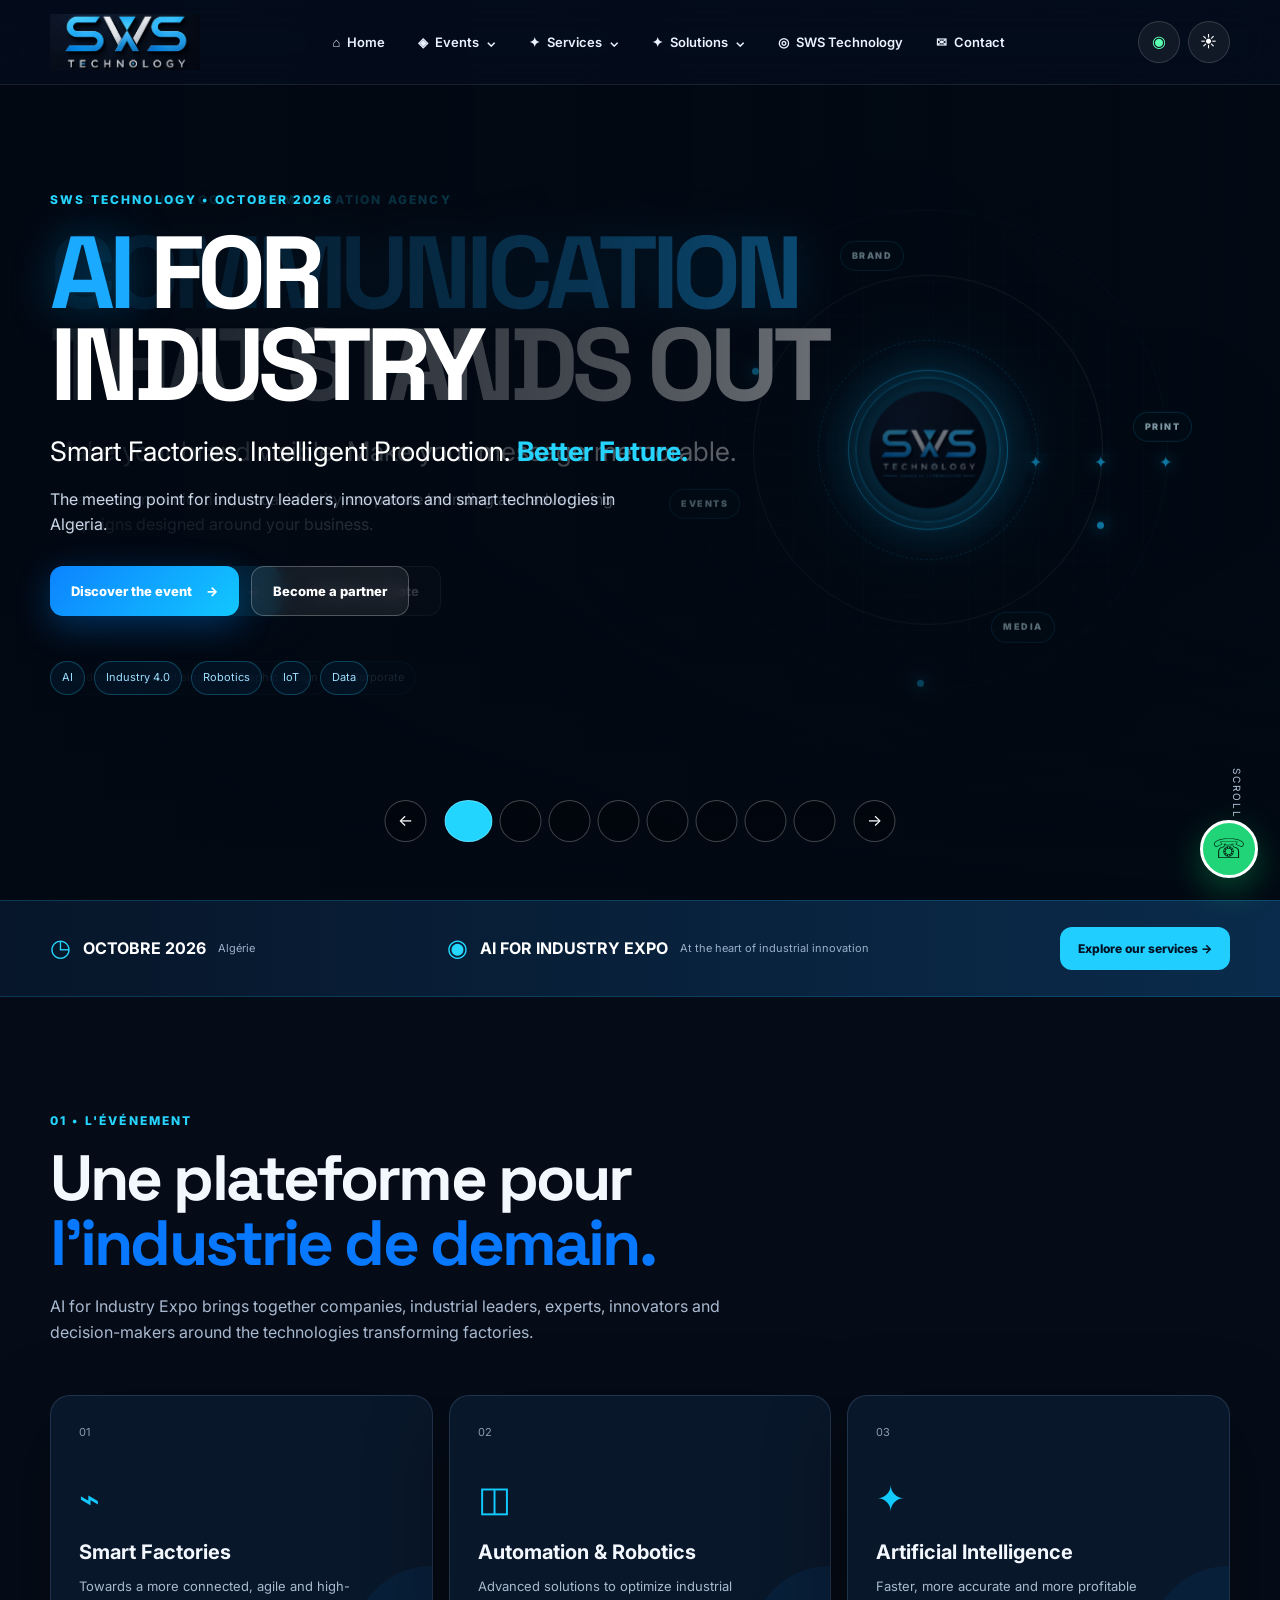
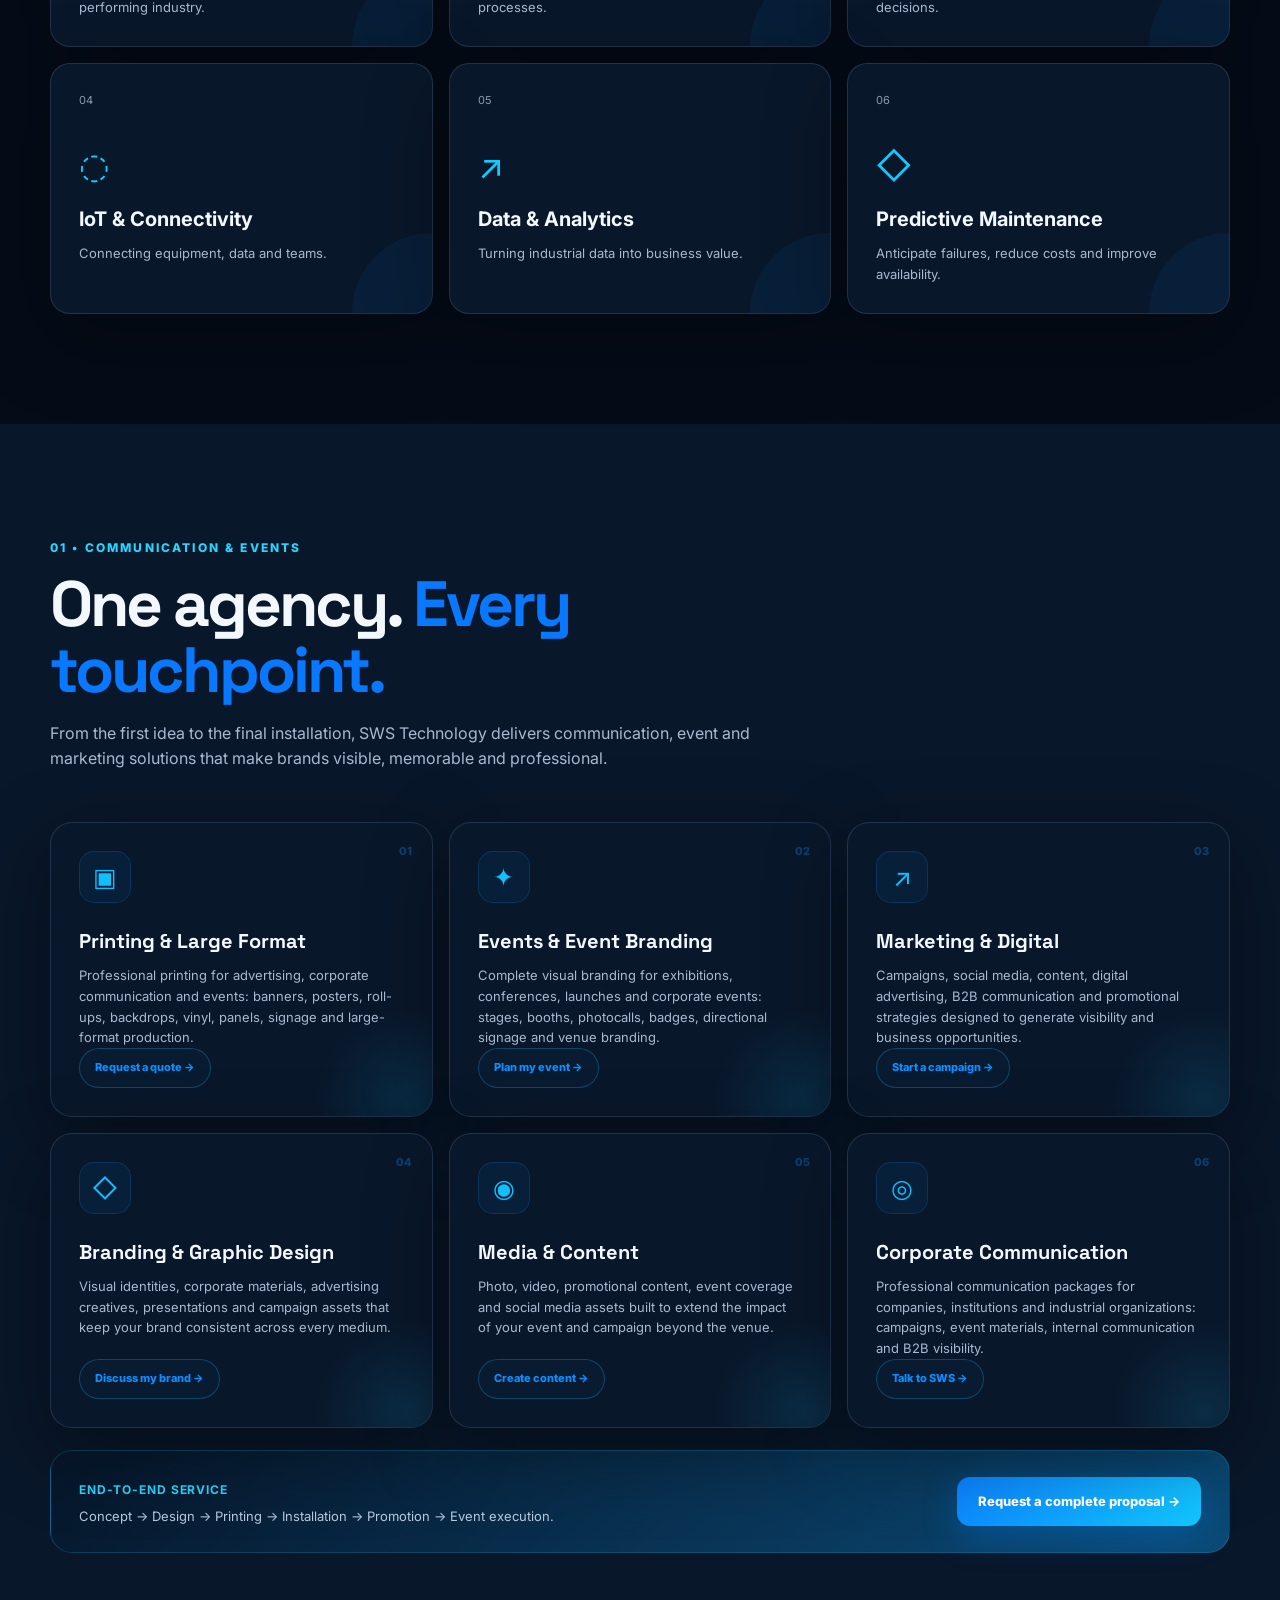
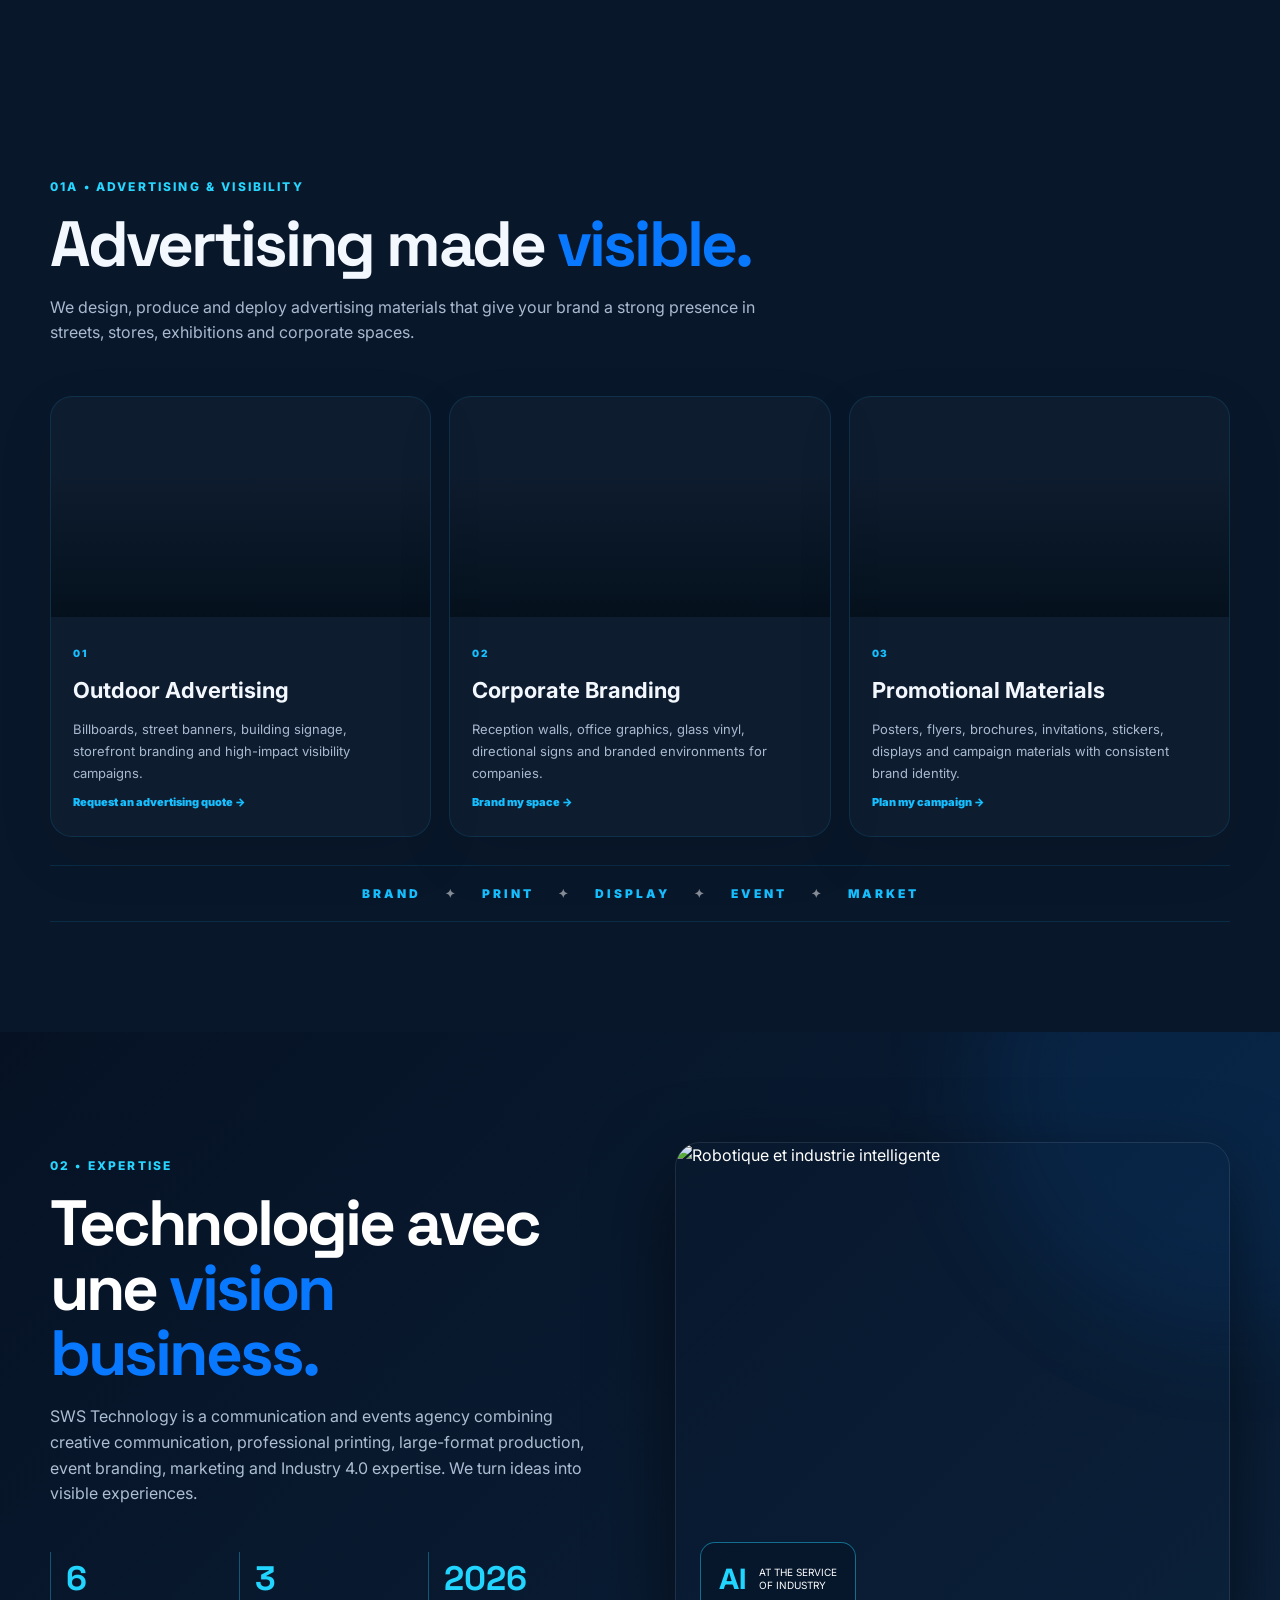
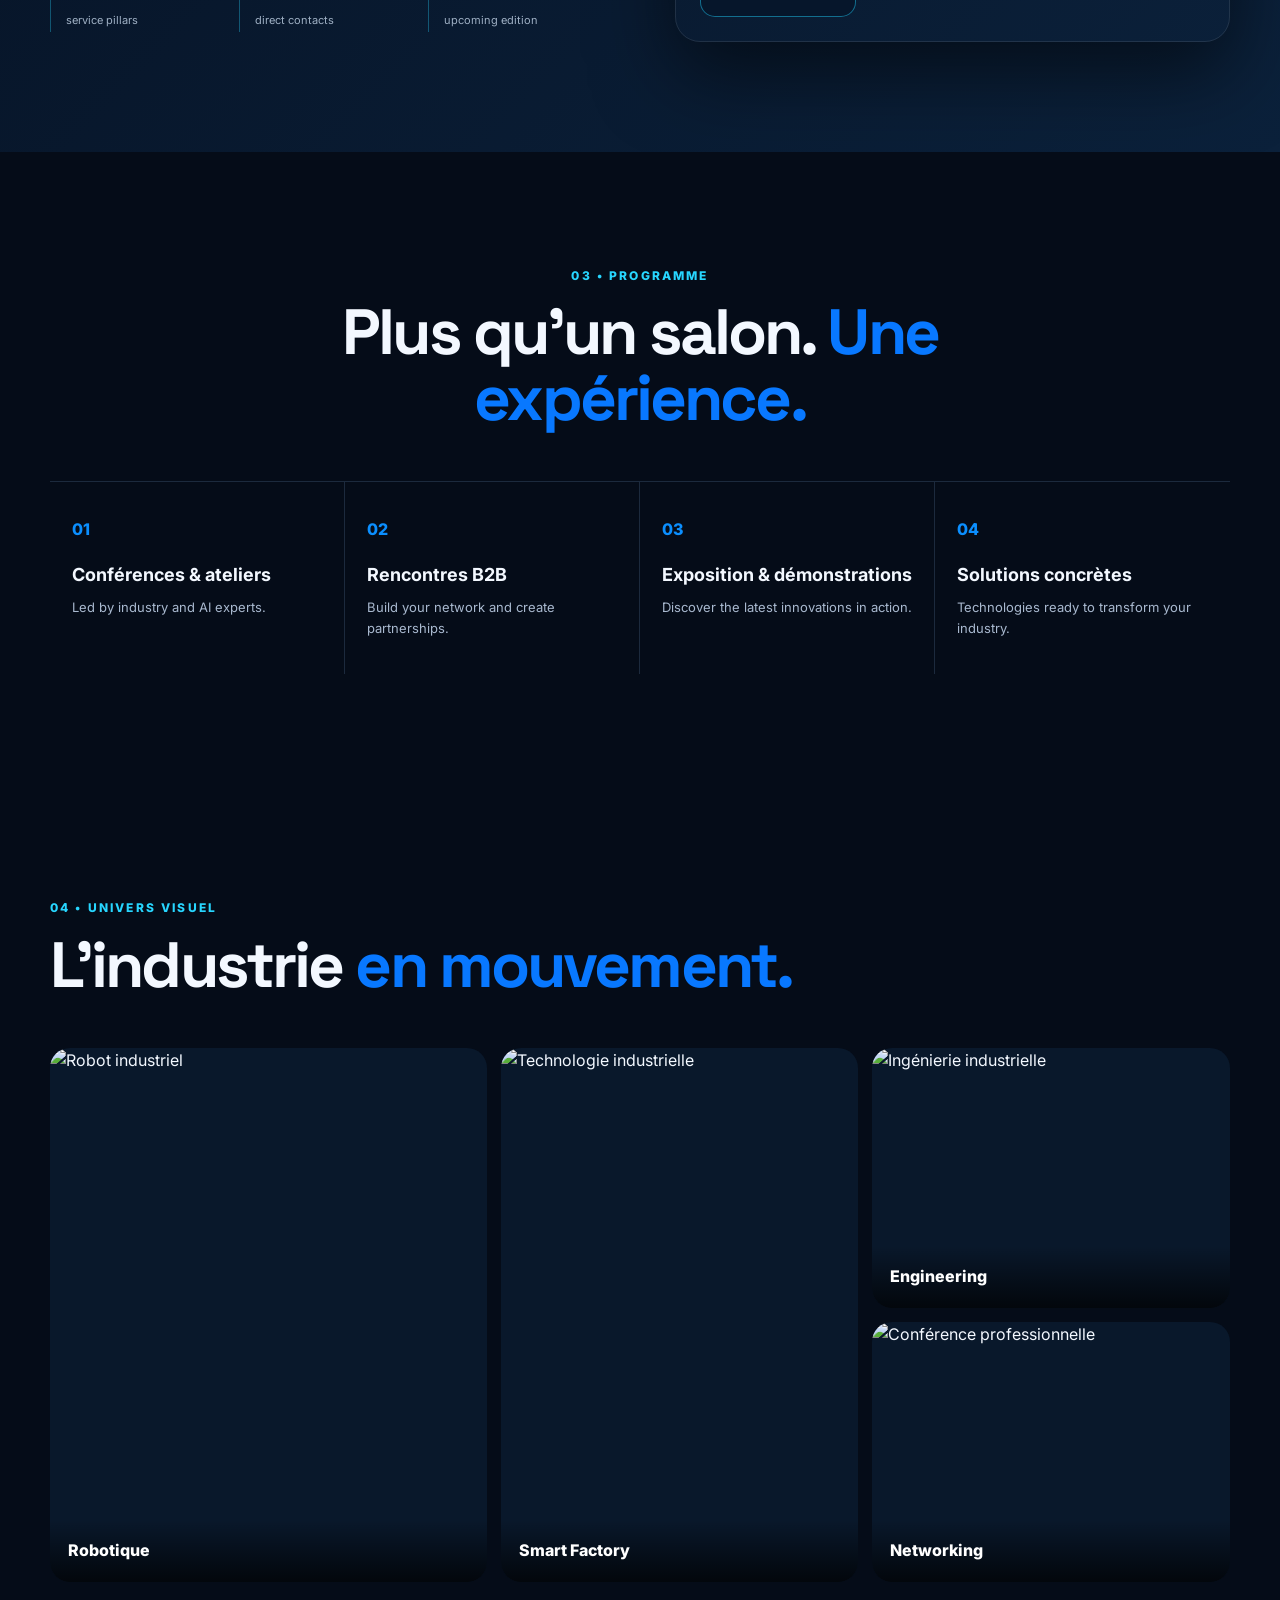
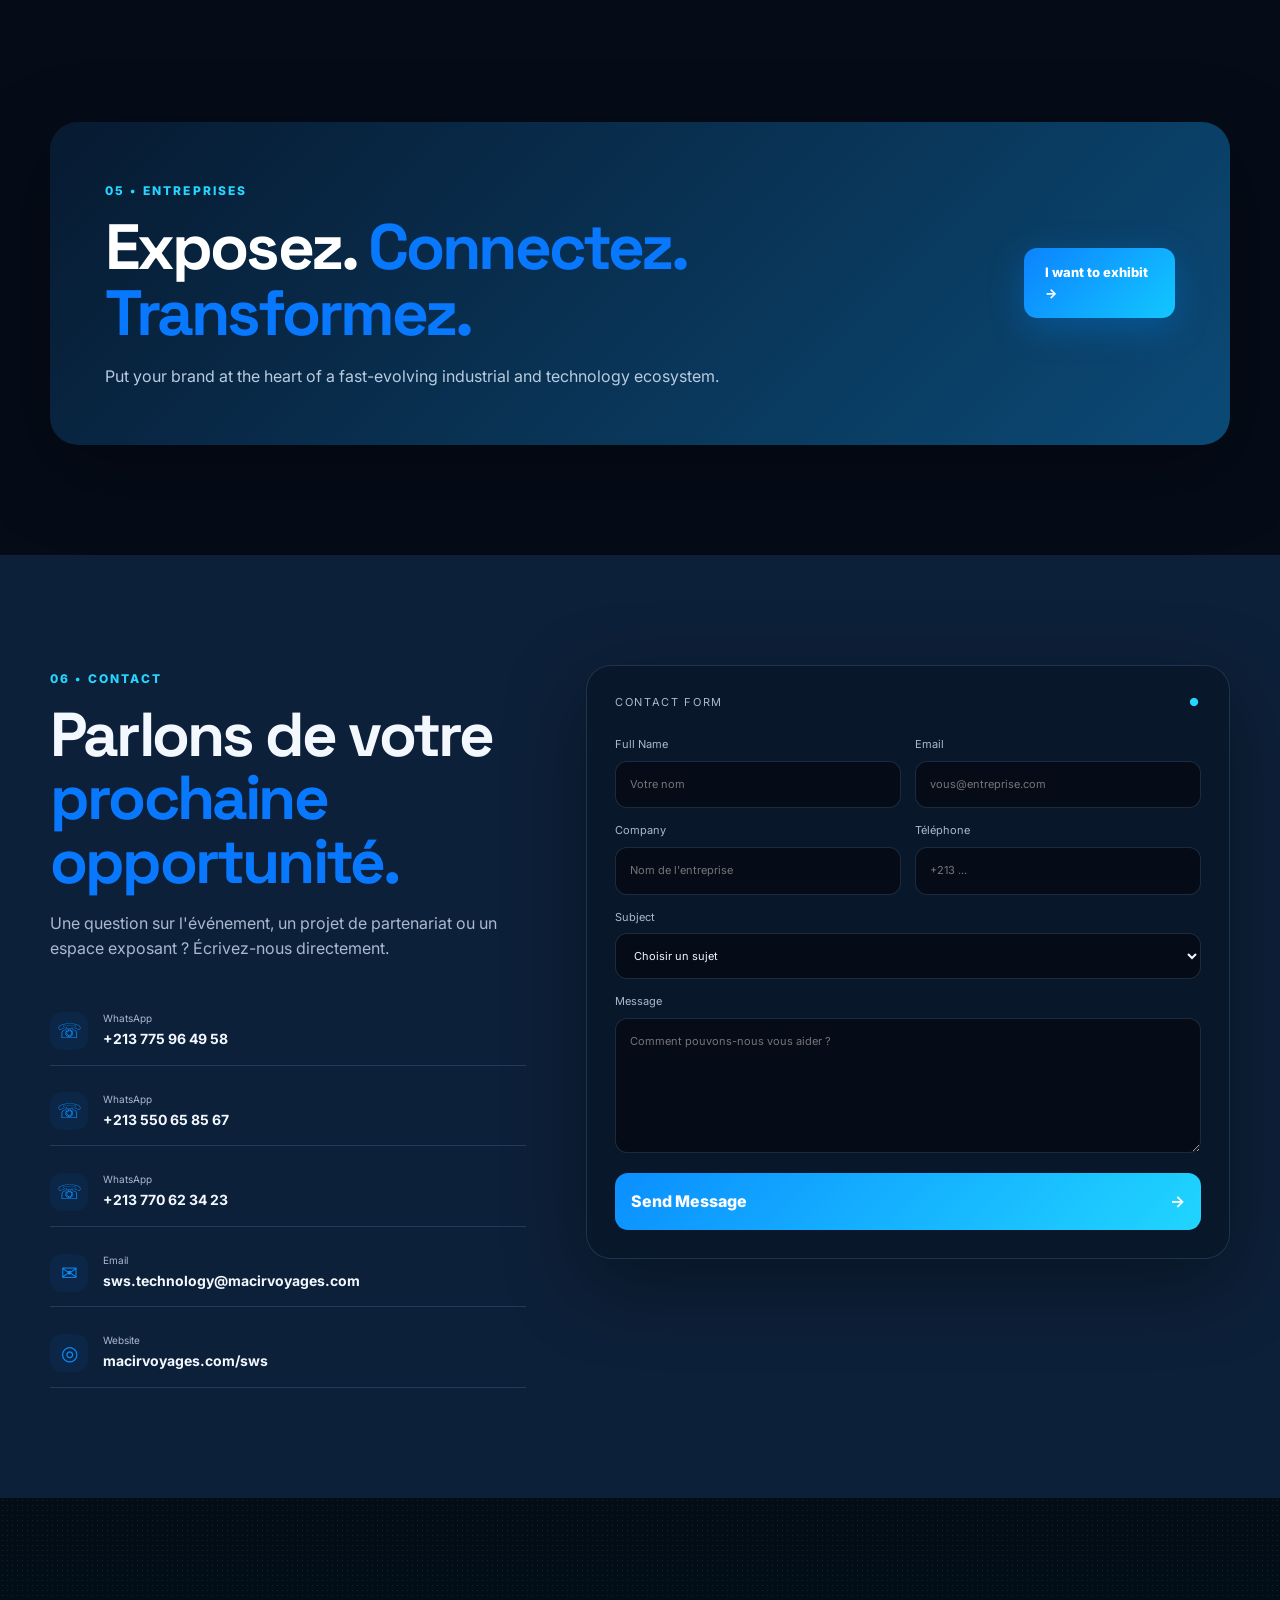
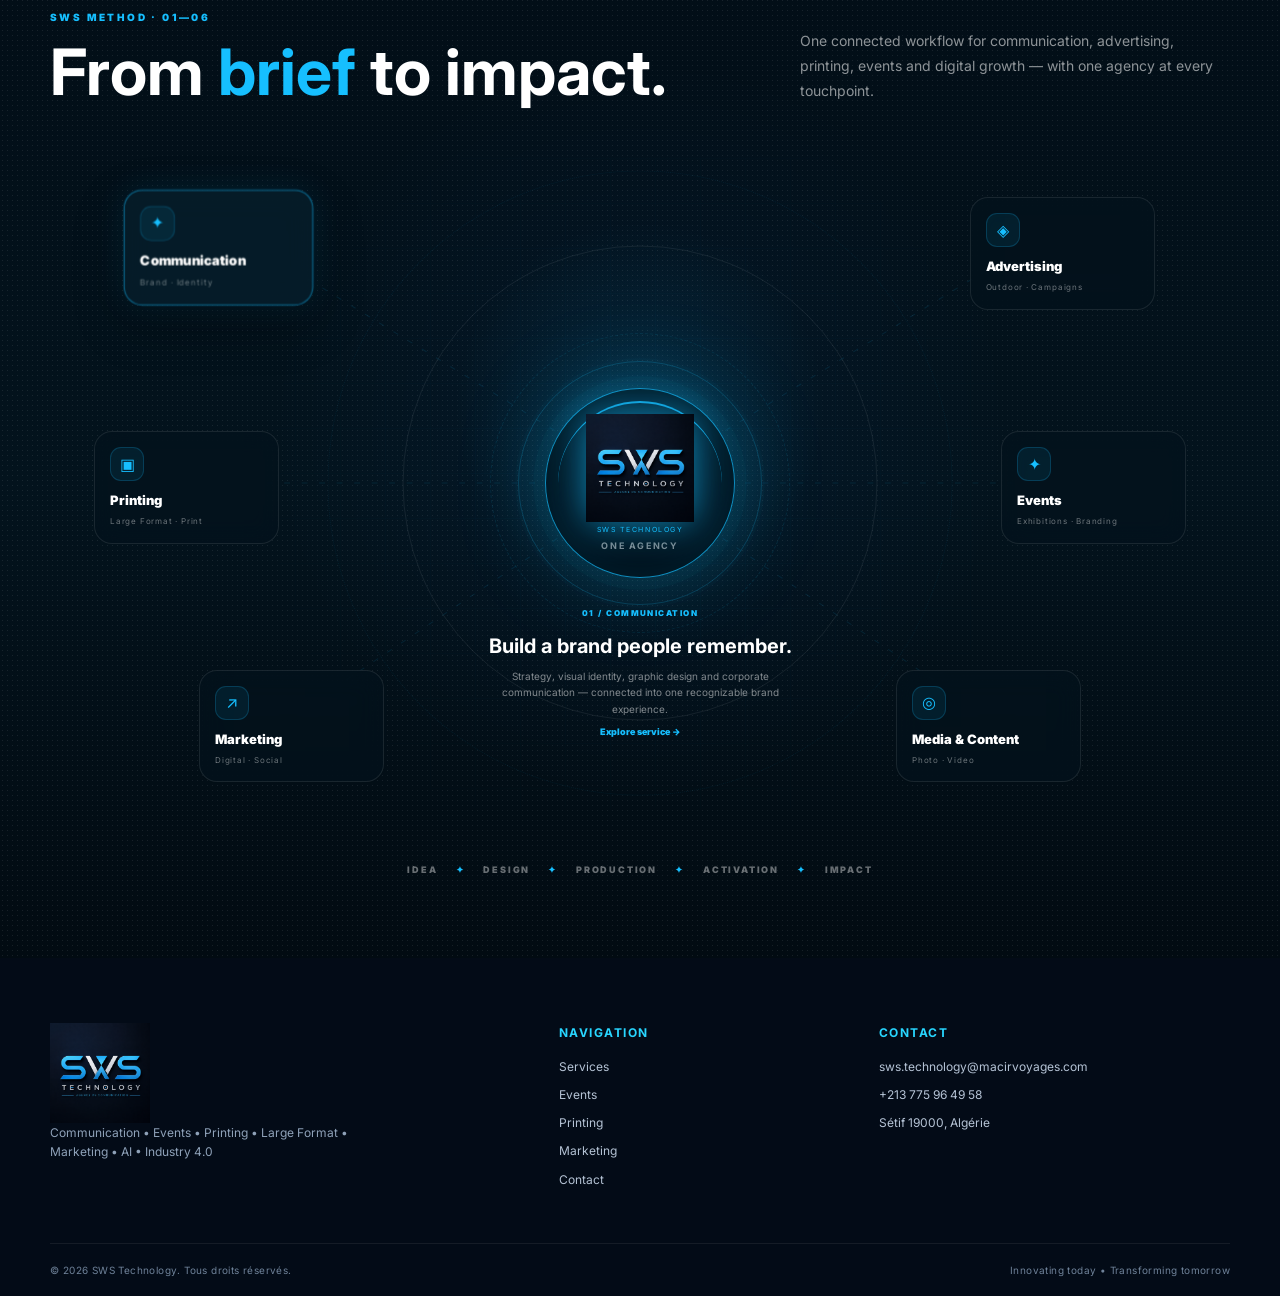
==== commit 5b9b1469: "Add files via upload" ====
--- a/index.html
+++ b/index.html
@@ -4,8 +4,8 @@
   <meta charset="UTF-8">
   <meta name="viewport" content="width=device-width, initial-scale=1.0">
   <meta name="theme-color" content="#07152b">
-  <meta name="description" content="SWS Technology — Technology events, Industry 4.0, AI and innovation in Algeria.">
-  <title>SWS Technology | AI • Industry 4.0 • Innovation</title>
+  <meta name="description" content="SWS Technology — Communication, Events, Printing, Large Format, Marketing, AI, Industry 4.0 and Innovation in Algeria.">
+  <title>SWS Technology | Communication • Events • Printing • Marketing</title>
   <link rel="preconnect" href="https://fonts.googleapis.com">
   <link rel="preconnect" href="https://fonts.gstatic.com" crossorigin>
   <link href="https://fonts.googleapis.com/css2?family=Inter:wght@400;500;600;700;800&family=Space+Grotesk:wght@500;600;700&display=swap" rel="stylesheet">
@@ -32,6 +32,15 @@
           </div>
         </div>
         <div class="nav-dropdown">
+          <button class="nav-drop-btn" type="button"><span>✦</span> Services <b>⌄</b></button>
+          <div class="dropdown-menu">
+            <a href="#communication">Communication & Branding</a>
+            <a href="#printing">Printing & Large Format</a>
+            <a href="#events">Events & Event Branding</a>
+            <a href="#marketing">Marketing & Digital</a>
+          </div>
+        </div>
+        <div class="nav-dropdown">
           <button class="nav-drop-btn" type="button"><span>✦</span> Solutions <b>⌄</b></button>
           <div class="dropdown-menu">
             <a href="#industry40">Industry 4.0</a>
@@ -56,7 +65,92 @@
 
   <main>
     <section class="hero" id="home">
-      <div class="hero-slider" id="heroSlider">
+      <div class="hero-slider" id="heroSlider"><article class="slide active" style="--bg:url('https://images.unsplash.com/photo-1556761175-b413da4baf72?auto=format&fit=crop&w=2200&q=85')">
+<div class="comm-orbit-visual" aria-hidden="true">
+  <div class="comm-grid"></div>
+  <div class="comm-ring ring-1"></div><div class="comm-ring ring-2"></div><div class="comm-ring ring-3"></div>
+  <div class="comm-pulse pulse-1"></div><div class="comm-pulse pulse-2"></div>
+  <div class="comm-signal signal-1"></div><div class="comm-signal signal-2"></div><div class="comm-signal signal-3"></div>
+  <div class="comm-core"><div class="comm-logo-glow"></div>
+    <img src="assets/logo.png" alt="SWS Technology">
+  </div>
+  <span class="comm-label label-a">BRAND</span><span class="comm-label label-b">PRINT</span>
+  <span class="comm-label label-c">MEDIA</span><span class="comm-label label-d">EVENTS</span>
+</div>
+  <div class="hero-overlay"></div>
+  <div class="container hero-content">
+    <div class="eyebrow">01 · SWS TECHNOLOGY · COMMUNICATION AGENCY</div>
+    <h1><span>COMMUNICATION</span><br>THAT STANDS OUT</h1>
+    <p class="hero-subtitle">Make your brand visible. Make your message memorable.</p>
+    <p class="hero-copy">Creative communication, visual identity, corporate branding and advertising campaigns designed around your business.</p>
+    <div class="hero-buttons">
+      <a class="btn btn-primary" href="#communication">Discover Communication <span>→</span></a>
+      <a class="btn btn-glass" target="_blank" rel="noopener" href="https://wa.me/213775964958?text=Bonjour%20SWS%20Technology%2C%20je%20souhaite%20un%20devis%20pour%20un%20projet%20de%20communication.">Request a quote</a>
+    </div>
+    <div class="hero-tags"><span>Branding</span><span>Advertising</span><span>Graphic Design</span><span>Corporate</span></div>
+  </div>
+</article>
+
+<article class="slide" style="--bg:url('https://images.unsplash.com/photo-1586953208448-b95a79798f07?auto=format&fit=crop&w=2200&q=85')">
+  <div class="hero-overlay"></div>
+  <div class="container hero-content">
+    <div class="eyebrow">02 · PRINTING · LARGE FORMAT</div>
+    <h1><span>PRINT.</span><br>DISPLAY. IMPACT.</h1>
+    <p class="hero-subtitle">Big ideas deserve big visibility.</p>
+    <p class="hero-copy">Banners, roll-ups, posters, backdrops, vinyl, panels, signage and professional large-format advertising.</p>
+    <div class="hero-buttons">
+      <a class="btn btn-primary" href="#printing">Explore Printing <span>→</span></a>
+      <a class="btn btn-glass" target="_blank" rel="noopener" href="https://wa.me/213775964958?text=Bonjour%20SWS%20Technology%2C%20je%20souhaite%20un%20devis%20pour%20une%20impression%20grand%20format.">Request a quote</a>
+    </div>
+    <div class="hero-tags"><span>Banners</span><span>Roll-ups</span><span>Backdrops</span><span>Signage</span></div>
+  </div>
+</article>
+
+<article class="slide" style="--bg:url('https://images.unsplash.com/photo-1561070791-2526d30994b5?auto=format&fit=crop&w=2200&q=85')">
+  <div class="hero-overlay"></div>
+  <div class="container hero-content">
+    <div class="eyebrow">03 · ADVERTISING · VISIBILITY</div>
+    <h1><span>ADVERTISING</span><br>EVERYWHERE</h1>
+    <p class="hero-subtitle">From streets to stores, from print to digital.</p>
+    <p class="hero-copy">Outdoor advertising, storefront branding, promotional materials and visual campaigns that put your brand where people see it.</p>
+    <div class="hero-buttons">
+      <a class="btn btn-primary" href="#advertising">Explore Advertising <span>→</span></a>
+      <a class="btn btn-glass" target="_blank" rel="noopener" href="https://wa.me/213775964958?text=Bonjour%20SWS%20Technology%2C%20je%20souhaite%20une%20campagne%20publicitaire.">Start a campaign</a>
+    </div>
+    <div class="hero-tags"><span>Outdoor</span><span>Displays</span><span>Promotional</span><span>Visibility</span></div>
+  </div>
+</article>
+
+<article class="slide" style="--bg:url('https://images.unsplash.com/photo-1492684223066-81342ee5ff30?auto=format&fit=crop&w=2200&q=85')">
+  <div class="hero-overlay"></div>
+  <div class="container hero-content">
+    <div class="eyebrow">04 · EVENTS · EVENT BRANDING</div>
+    <h1><span>EVENTS</span><br>PEOPLE REMEMBER</h1>
+    <p class="hero-subtitle">Turn your event into a branded experience.</p>
+    <p class="hero-copy">Exhibitions, conferences, booths, stages, photocalls, badges and complete visual communication for events.</p>
+    <div class="hero-buttons">
+      <a class="btn btn-primary" href="#events">Explore Events <span>→</span></a>
+      <a class="btn btn-glass" target="_blank" rel="noopener" href="https://wa.me/213775964958?text=Bonjour%20SWS%20Technology%2C%20je%20souhaite%20organiser%20un%20evenement.">Plan my event</a>
+    </div>
+    <div class="hero-tags"><span>Exhibitions</span><span>Conferences</span><span>Booths</span><span>Branding</span></div>
+  </div>
+</article>
+
+<article class="slide" style="--bg:url('https://images.unsplash.com/photo-1557838923-2985c318be48?auto=format&fit=crop&w=2200&q=85')">
+  <div class="hero-overlay"></div>
+  <div class="container hero-content">
+    <div class="eyebrow">05 · MARKETING · DIGITAL</div>
+    <h1><span>MARKETING</span><br>THAT MOVES</h1>
+    <p class="hero-subtitle">Turn visibility into opportunity.</p>
+    <p class="hero-copy">Social media, digital campaigns, content creation and B2B marketing built to generate attention and action.</p>
+    <div class="hero-buttons">
+      <a class="btn btn-primary" href="#marketing">Explore Marketing <span>→</span></a>
+      <a class="btn btn-glass" target="_blank" rel="noopener" href="https://wa.me/213775964958?text=Bonjour%20SWS%20Technology%2C%20je%20souhaite%20une%20campagne%20marketing.">Start a campaign</a>
+    </div>
+    <div class="hero-tags"><span>Digital</span><span>Social Media</span><span>Content</span><span>B2B</span></div>
+  </div>
+</article>
+
         <article class="slide active" style="--bg:url('https://images.unsplash.com/photo-1567789884554-0b844b597180?auto=format&fit=crop&w=2200&q=85')">
           <div class="hero-overlay"></div>
           <div class="container hero-content">
@@ -115,7 +209,7 @@
       <div class="container event-strip-inner">
         <div><span class="strip-icon">◷</span><b>OCTOBRE 2026</b><small>Algérie</small></div>
         <div><span class="strip-icon">◉</span><b>AI FOR INDUSTRY EXPO</b><small>At the heart of industrial innovation</small></div>
-        <a class="strip-cta" href="#contact">Stay connected →</a>
+        <a class="strip-cta" href="#communication">Explore our services →</a>
       </div>
     </section>
 
@@ -168,14 +262,92 @@
       </div>
     </section>
 
+
+    <section class="section services-agency" id="communication">
+      <div class="container">
+        <div class="section-heading">
+          <span class="section-kicker">01 • COMMUNICATION & EVENTS</span>
+          <h2>One agency. <em>Every touchpoint.</em></h2>
+          <p>From the first idea to the final installation, SWS Technology delivers communication, event and marketing solutions that make brands visible, memorable and professional.</p>
+        </div>
+        <div class="industry40-grid agency-services-grid">
+          <article class="industry40-card service-card" id="printing">
+            <span>01</span><div class="industry40-icon">▣</div>
+            <h3>Printing & Large Format</h3>
+            <p>Professional printing for advertising, corporate communication and events: banners, posters, roll-ups, backdrops, vinyl, panels, signage and large-format production.</p>
+            <a class="service-wa" target="_blank" rel="noopener" href="https://wa.me/213775964958?text=Bonjour%20SWS%20Technology%2C%20je%20souhaite%20un%20devis%20pour%20la%20service%20Printing%20%26%20Large%20Format.">Request a quote →</a>
+          </article>
+          <article class="industry40-card service-card" id="events">
+            <span>02</span><div class="industry40-icon">✦</div>
+            <h3>Events & Event Branding</h3>
+            <p>Complete visual branding for exhibitions, conferences, launches and corporate events: stages, booths, photocalls, badges, directional signage and venue branding.</p>
+            <a class="service-wa" target="_blank" rel="noopener" href="https://wa.me/213775964958?text=Bonjour%20SWS%20Technology%2C%20je%20souhaite%20un%20devis%20pour%20la%20service%20Events%20%26%20Event%20Branding.">Plan my event →</a>
+          </article>
+          <article class="industry40-card service-card" id="marketing">
+            <span>03</span><div class="industry40-icon">↗</div>
+            <h3>Marketing & Digital</h3>
+            <p>Campaigns, social media, content, digital advertising, B2B communication and promotional strategies designed to generate visibility and business opportunities.</p>
+            <a class="service-wa" target="_blank" rel="noopener" href="https://wa.me/213775964958?text=Bonjour%20SWS%20Technology%2C%20je%20souhaite%20un%20devis%20pour%20la%20service%20Marketing%20%26%20Digital.">Start a campaign →</a>
+          </article>
+          <article class="industry40-card service-card">
+            <span>04</span><div class="industry40-icon">◇</div>
+            <h3>Branding & Graphic Design</h3>
+            <p>Visual identities, corporate materials, advertising creatives, presentations and campaign assets that keep your brand consistent across every medium.</p>
+            <a class="service-wa" target="_blank" rel="noopener" href="https://wa.me/213775964958?text=Bonjour%20SWS%20Technology%2C%20je%20souhaite%20un%20devis%20pour%20la%20service%20Branding%20%26%20Graphic%20Design.">Discuss my brand →</a>
+          </article>
+          <article class="industry40-card service-card">
+            <span>05</span><div class="industry40-icon">◉</div>
+            <h3>Media & Content</h3>
+            <p>Photo, video, promotional content, event coverage and social media assets built to extend the impact of your event and campaign beyond the venue.</p>
+            <a class="service-wa" target="_blank" rel="noopener" href="https://wa.me/213775964958?text=Bonjour%20SWS%20Technology%2C%20je%20souhaite%20un%20devis%20pour%20la%20service%20Media%20%26%20Content.">Create content →</a>
+          </article>
+          <article class="industry40-card service-card">
+            <span>06</span><div class="industry40-icon">◎</div>
+            <h3>Corporate Communication</h3>
+            <p>Professional communication packages for companies, institutions and industrial organizations: campaigns, event materials, internal communication and B2B visibility.</p>
+            <a class="service-wa" target="_blank" rel="noopener" href="https://wa.me/213775964958?text=Bonjour%20SWS%20Technology%2C%20je%20souhaite%20un%20devis%20pour%20la%20service%20Corporate%20Communication.">Talk to SWS →</a>
+          </article>
+        </div>
+        <div class="industry40-banner agency-banner">
+          <div><strong>END-TO-END SERVICE</strong><p>Concept → Design → Printing → Installation → Promotion → Event execution.</p></div>
+          <a class="btn btn-primary" href="#contact">Request a complete proposal →</a>
+        </div>
+      </div>
+    </section>
+
+<section class="section advertising-showcase" id="advertising">
+  <div class="container">
+    <div class="section-heading">
+      <span class="section-kicker">01A • ADVERTISING & VISIBILITY</span>
+      <h2>Advertising made <em>visible.</em></h2>
+      <p>We design, produce and deploy advertising materials that give your brand a strong presence in streets, stores, exhibitions and corporate spaces.</p>
+    </div>
+    <div class="ad-grid">
+      <article class="ad-feature">
+        <div class="ad-image" style="--ad-image:url('https://images.unsplash.com/photo-1556742049-0cfed4f6a45d?auto=format&fit=crop&w=1200&q=85')"></div>
+        <div class="ad-copy"><span>01</span><h3>Outdoor Advertising</h3><p>Billboards, street banners, building signage, storefront branding and high-impact visibility campaigns.</p><a href="https://wa.me/213775964958?text=Bonjour%20SWS%20Technology%2C%20je%20souhaite%20un%20devis%20pour%20une%20campagne%20publicitaire%20outdoor." target="_blank" rel="noopener">Request an advertising quote →</a></div>
+      </article>
+      <article class="ad-feature">
+        <div class="ad-image" style="--ad-image:url('https://images.unsplash.com/photo-1524758631624-e2822e304c36?auto=format&fit=crop&w=1200&q=85')"></div>
+        <div class="ad-copy"><span>02</span><h3>Corporate Branding</h3><p>Reception walls, office graphics, glass vinyl, directional signs and branded environments for companies.</p><a href="https://wa.me/213775964958?text=Bonjour%20SWS%20Technology%2C%20je%20souhaite%20un%20devis%20pour%20le%20branding%20de%20mon%20entreprise." target="_blank" rel="noopener">Brand my space →</a></div>
+      </article>
+      <article class="ad-feature">
+        <div class="ad-image" style="--ad-image:url('https://images.unsplash.com/photo-1492724441997-5dc865305da7?auto=format&fit=crop&w=1200&q=85')"></div>
+        <div class="ad-copy"><span>03</span><h3>Promotional Materials</h3><p>Posters, flyers, brochures, invitations, stickers, displays and campaign materials with consistent brand identity.</p><a href="https://wa.me/213775964958?text=Bonjour%20SWS%20Technology%2C%20je%20souhaite%20un%20devis%20pour%20mes%20supports%20publicitaires." target="_blank" rel="noopener">Plan my campaign →</a></div>
+      </article>
+    </div>
+    <div class="ad-marquee"><span>BRAND</span><i>✦</i><span>PRINT</span><i>✦</i><span>DISPLAY</span><i>✦</i><span>EVENT</span><i>✦</i><span>MARKET</span></div>
+  </div>
+</section>
+
     <section class="section dark-section" id="solutions">
       <div class="container split-section">
         <div class="split-copy">
           <span class="section-kicker">02 • EXPERTISE</span>
           <h2>Technologie avec une <em>vision business.</em></h2>
-          <p>SWS Technology is a communication agency focused on events, innovation and technology. We create experiences that connect brands, decision-makers and professional communities.</p>
+          <p>SWS Technology is a communication and events agency combining creative communication, professional printing, large-format production, event branding, marketing and Industry 4.0 expertise. We turn ideas into visible experiences.</p>
           <div class="stats">
-            <div><strong data-count="6">0</strong><span>technology tracks</span></div>
+            <div><strong data-count="6">0</strong><span>service pillars</span></div>
             <div><strong data-count="3">0</strong><span>direct contacts</span></div>
             <div><strong>2026</strong><span>upcoming edition</span></div>
           </div>
@@ -260,7 +432,7 @@
               <label>Company<input type="text" name="company" placeholder="Nom de l'entreprise"></label>
               <label>Téléphone<input type="tel" name="phone" placeholder="+213 ..."></label>
             </div>
-            <label>Subject<select name="subject" required><option value="">Choisir un sujet</option><option>AI for Industry Expo</option><option>Partenariat</option><option>Exposition / Stand</option><option>Média / Communication</option><option>Autre</option></select></label>
+            <label>Subject<select name="subject" required><option value="">Choisir un sujet</option><option>AI for Industry Expo</option><option>Communication & Branding</option><option>Printing & Large Format</option><option>Events & Event Branding</option><option>Marketing & Digital</option><option>Partnership</option><option>Exhibition / Stand</option><option>Media / Content</option><option>Other</option></select></label>
             <label>Message<textarea name="message" rows="6" placeholder="Comment pouvons-nous vous aider ?" required></textarea></label>
             <button class="submit-btn" id="submitBtn" type="submit"><span>Send Message</span><b>→</b></button>
             <div class="form-status" id="formStatus" role="status" aria-live="polite"></div>
@@ -270,12 +442,61 @@
     </section>
   </main>
 
-  <a class="floating-wa" href="https://wa.me/213775964958?text=Bonjour%20SWS%20Technology%2C%20je%20souhaite%20avoir%20plus%20d%27informations." target="_blank" rel="noopener" aria-label="Contacter SWS Technology sur WhatsApp">☏</a>
-
-  <footer>
+  <a class="floating-wa" href="https://wa.me/213775964958?text=Bonjour%20SWS%20Technology%2C%20je%20souhaite%20avoir%20un%20devis%20pour%20un%20service%20de%20communication%2C%20evenement%2C%20impression%20ou%20marketing." target="_blank" rel="noopener" aria-label="Contacter SWS Technology sur WhatsApp">☏</a>
+
+  
+<section class="sws-process sws-service-constellation" id="process">
+  <div class="process-noise"></div>
+  <div class="container">
+    <div class="process-head">
+      <div>
+        <span class="process-kicker">SWS METHOD · 01—06</span>
+        <h2>From <em>brief</em> to impact.</h2>
+      </div>
+      <p>One connected workflow for communication, advertising, printing, events and digital growth — with one agency at every touchpoint.</p>
+    </div>
+
+    <div class="constellation" aria-label="SWS agency services">
+      <div class="constellation-grid"></div>
+      <div class="constellation-ring r1"></div>
+      <div class="constellation-ring r2"></div>
+      <div class="constellation-ring r3"></div>
+
+      <svg class="constellation-lines" viewBox="0 0 900 650" preserveAspectRatio="none" aria-hidden="true">
+        <path d="M450 325 L150 110 M450 325 L750 110 M450 325 L105 325 M450 325 L795 325 M450 325 L175 540 M450 325 L725 540"/>
+      </svg>
+
+      <div class="constellation-core">
+        <span class="core-halo"></span>
+        <span class="core-scan"></span>
+        <img src="assets/logo.png" alt="SWS Technology">
+        <small>SWS TECHNOLOGY</small>
+        <b>ONE AGENCY</b>
+      </div>
+
+      <button class="service-node node-1 active" data-service="communication" type="button"><i>✦</i><span>Communication</span><small>Brand · Identity</small></button>
+      <button class="service-node node-2" data-service="advertising" type="button"><i>◈</i><span>Advertising</span><small>Outdoor · Campaigns</small></button>
+      <button class="service-node node-3" data-service="printing" type="button"><i>▣</i><span>Printing</span><small>Large Format · Print</small></button>
+      <button class="service-node node-4" data-service="events" type="button"><i>✦</i><span>Events</span><small>Exhibitions · Branding</small></button>
+      <button class="service-node node-5" data-service="marketing" type="button"><i>↗</i><span>Marketing</span><small>Digital · Social</small></button>
+      <button class="service-node node-6" data-service="content" type="button"><i>◎</i><span>Media & Content</span><small>Photo · Video</small></button>
+
+      <div class="constellation-info">
+        <span id="constellationKicker">01 / COMMUNICATION</span>
+        <h3 id="constellationTitle">Build a brand people remember.</h3>
+        <p id="constellationCopy">Strategy, visual identity, graphic design and corporate communication — connected into one recognizable brand experience.</p>
+        <a id="constellationLink" href="#communication">Explore service →</a>
+      </div>
+    </div>
+
+    <div class="process-services"><span>IDEA</span><i>✦</i><span>DESIGN</span><i>✦</i><span>PRODUCTION</span><i>✦</i><span>ACTIVATION</span><i>✦</i><span>IMPACT</span></div>
+  </div>
+</section>
+
+<footer>
     <div class="container footer-main">
-      <div class="footer-brand"><img src="assets/logo.png" alt="SWS Technology"><p>Technology Events • Artificial Intelligence • Industry 4.0 • Innovation</p></div>
-      <div><h4>Navigation</h4><a href="#expo">Événement</a><a href="#solutions">Solutions</a><a href="#programme">Program</a><a href="#contact">Contact</a></div>
+      <div class="footer-brand"><img src="assets/logo.png" alt="SWS Technology"><p>Communication • Events • Printing • Large Format • Marketing • AI • Industry 4.0</p></div>
+      <div><h4>Navigation</h4><a href="#communication">Services</a><a href="#expo">Events</a><a href="#printing">Printing</a><a href="#marketing">Marketing</a><a href="#contact">Contact</a></div>
       <div><h4>Contact</h4><a href="mailto:sws.technology@macirvoyages.com">sws.technology@macirvoyages.com</a><a href="https://wa.me/213775964958">+213 775 96 49 58</a><span>Sétif 19000, Algérie</span></div>
     </div>
     <div class="container footer-bottom"><span>© <span id="year"></span> SWS Technology. Tous droits réservés.</span><span>Innovating today • Transforming tomorrow</span></div>
--- a/css/style.css
+++ b/css/style.css
@@ -62,3 +62,157 @@
 .industry40-banner strong{color:#2bd6ff;letter-spacing:.08em;text-transform:uppercase;font-size:12px}.industry40-banner p{margin-top:5px;color:#b9cbe0;font-size:13px}
 @media(max-width:950px){.industry40-grid{grid-template-columns:repeat(2,1fr)}.industry40-banner{flex-direction:column;align-items:flex-start}}
 @media(max-width:600px){.industry40-grid{grid-template-columns:1fr}.industry40-card{min-height:190px}}
+
+/* Communication & Events agency extension — keeps the existing V8 visual system */
+.services-agency{background:var(--surface)}
+.agency-services-grid{margin-top:10px}
+.service-card{min-height:285px;display:flex;flex-direction:column}
+.service-card .service-wa{margin-top:auto;display:inline-flex;width:max-content;align-items:center;padding:10px 15px;border:1px solid #16bfff44;border-radius:999px;color:#0b8fff;font-size:11px;font-weight:800;transition:.25s;background:#0b8fff08}
+.service-card .service-wa:hover{transform:translateY(-2px);background:#0b8fff12;border-color:#16bfff88;box-shadow:0 10px 28px rgba(0,120,255,.12)}
+.agency-banner{margin-top:22px}
+@media(max-width:600px){.service-card{min-height:245px}.service-card .service-wa{margin-top:18px}}
+
+/* V10 — Communication / Printing / Events hero slider */
+.sws-service-slider{position:relative;min-height:430px;display:flex;align-items:center;overflow:hidden;margin:0 auto 30px;max-width:1180px;padding:70px 8%;border:1px solid rgba(22,191,255,.16);border-radius:28px;background:
+radial-gradient(circle at 85% 25%,rgba(22,191,255,.16),transparent 32%),
+radial-gradient(circle at 10% 80%,rgba(22,120,255,.10),transparent 30%),
+rgba(4,18,29,.72);box-shadow:0 30px 90px rgba(0,0,0,.22),inset 0 1px 0 rgba(255,255,255,.05)}
+.sws-slide{position:absolute;inset:0;padding:72px 8%;display:flex;flex-direction:column;justify-content:center;opacity:0;transform:translateX(35px) scale(.985);transition:opacity .7s ease,transform .7s ease;pointer-events:none}
+.sws-slide.active{opacity:1;transform:none;pointer-events:auto}
+.sws-slide:after{content:"";position:absolute;width:280px;height:280px;right:8%;top:50%;transform:translateY(-50%);border:1px solid rgba(22,191,255,.18);border-radius:50%;box-shadow:0 0 0 35px rgba(22,191,255,.025),0 0 0 70px rgba(22,191,255,.018),0 0 80px rgba(22,191,255,.08);animation:swsSliderOrbit 8s linear infinite}
+.sws-slide-kicker{font-size:11px;letter-spacing:.22em;font-weight:800;color:#17bfff;margin-bottom:18px}
+.sws-slide h2{position:relative;z-index:2;max-width:700px;font-size:clamp(34px,5vw,64px);line-height:1.02;margin:0 0 18px}
+.sws-slide h2 em{font-style:normal;color:#16bfff}
+.sws-slide p{position:relative;z-index:2;max-width:600px;color:rgba(255,255,255,.68);font-size:15px;line-height:1.8;margin:0 0 25px}
+.sws-slide .hero-btn{position:relative;z-index:3;width:max-content;text-decoration:none}
+.sws-slider-controls{position:absolute;z-index:5;left:8%;bottom:25px;display:flex;align-items:center;gap:14px}
+.sws-slider-prev,.sws-slider-next{width:38px;height:38px;border-radius:50%;border:1px solid rgba(22,191,255,.3);background:rgba(255,255,255,.04);color:#fff;font-size:25px;cursor:pointer;transition:.25s}
+.sws-slider-prev:hover,.sws-slider-next:hover{background:rgba(22,191,255,.15);transform:translateY(-2px)}
+.sws-slider-dots{display:flex;gap:7px}
+.sws-dot{width:24px;height:4px;border:0;border-radius:99px;background:rgba(255,255,255,.18);cursor:pointer;transition:.3s}
+.sws-dot.active{width:42px;background:#16bfff;box-shadow:0 0 15px rgba(22,191,255,.45)}
+@keyframes swsSliderOrbit{to{transform:translateY(-50%) rotate(360deg)}}
+@media(max-width:760px){
+ .sws-service-slider{min-height:520px;padding:55px 24px 90px;border-radius:20px}
+ .sws-slide{padding:55px 24px 90px}
+ .sws-slide:after{width:170px;height:170px;right:-40px;top:20%;opacity:.6}
+ .sws-slide h2{font-size:38px;max-width:90%}
+ .sws-slide p{max-width:90%}
+ .sws-slider-controls{left:24px;bottom:22px}
+}
+
+/* V11 — Image-rich Communication & Advertising */
+.sws-service-slider{min-height:520px}
+.sws-slide{background-image:var(--slide-image);background-size:cover;background-position:center}
+.sws-slide-overlay{position:absolute;inset:0;background:linear-gradient(90deg,rgba(2,12,20,.96) 0%,rgba(2,12,20,.78) 43%,rgba(2,12,20,.28) 100%),linear-gradient(0deg,rgba(2,12,20,.65),transparent 55%)}
+.sws-slide-content{position:relative;z-index:3;max-width:720px}
+.sws-slide:after{z-index:2}
+.sws-slide-tags{display:flex;gap:8px;flex-wrap:wrap;margin:0 0 24px}
+.sws-slide-tags span{font-size:10px;font-weight:800;letter-spacing:.08em;text-transform:uppercase;padding:7px 11px;border-radius:999px;border:1px solid rgba(255,255,255,.18);background:rgba(255,255,255,.07);backdrop-filter:blur(8px);color:#d9edf5}
+.advertising-showcase{background:var(--surface)}
+.ad-grid{display:grid;grid-template-columns:repeat(3,1fr);gap:18px;margin-top:26px}
+.ad-feature{position:relative;overflow:hidden;border:1px solid rgba(22,191,255,.13);border-radius:22px;background:rgba(255,255,255,.025);transition:.35s;box-shadow:0 20px 60px rgba(0,0,0,.08)}
+.ad-feature:hover{transform:translateY(-8px);border-color:rgba(22,191,255,.35);box-shadow:0 30px 80px rgba(0,120,255,.12)}
+.ad-image{height:220px;background-image:var(--ad-image);background-size:cover;background-position:center;position:relative}
+.ad-image:after{content:"";position:absolute;inset:0;background:linear-gradient(0deg,rgba(2,14,24,.8),transparent 65%)}
+.ad-copy{padding:22px}
+.ad-copy>span{font-size:10px;color:#16bfff;font-weight:900;letter-spacing:.15em}
+.ad-copy h3{margin:8px 0 10px;font-size:22px}
+.ad-copy p{color:var(--muted,#7d929e);font-size:13px;line-height:1.7;min-height:65px}
+.ad-copy a{display:inline-block;margin-top:10px;color:#16bfff;font-size:11px;font-weight:900}
+.ad-marquee{margin-top:28px;border-top:1px solid rgba(22,191,255,.12);border-bottom:1px solid rgba(22,191,255,.12);padding:18px 0;display:flex;justify-content:center;gap:24px;align-items:center;overflow:hidden;color:#16bfff;font-size:12px;font-weight:900;letter-spacing:.25em}
+.ad-marquee i{color:#fff;font-style:normal;opacity:.5}
+@media(max-width:850px){.ad-grid{grid-template-columns:1fr}.ad-image{height:200px}.sws-service-slider{min-height:570px}}
+
+/* V12 — service-first hero slider enhancements */
+.hero-slider .slide::before{content:"";position:absolute;inset:0;background:inherit;background-size:cover;background-position:center;transform:scale(1.02);transition:transform 7s ease;z-index:0}
+.hero-slider .slide.active::before{transform:scale(1.08)}
+.hero-slider .slide .hero-overlay{z-index:1}
+.hero-slider .slide .hero-content{z-index:2}
+.hero-tags span{transition:.25s}
+.hero-tags span:hover{transform:translateY(-2px);border-color:rgba(22,191,255,.65);box-shadow:0 8px 25px rgba(22,191,255,.12)}
+
+/* V13 — modern communication logo centerpiece */
+.hero-slider .slide:first-of-type{overflow:hidden}
+.comm-orbit-visual{position:absolute;z-index:2;right:6%;top:50%;width:min(43vw,560px);height:min(43vw,560px);transform:translateY(-50%);pointer-events:none;filter:drop-shadow(0 25px 60px rgba(0,0,0,.35))}
+.comm-core{position:absolute;left:50%;top:50%;width:145px;height:145px;transform:translate(-50%,-50%);border-radius:50%;display:grid;place-items:center;background:rgba(4,17,27,.84);border:1px solid rgba(22,191,255,.7);box-shadow:0 0 0 10px rgba(22,191,255,.035),0 0 0 30px rgba(22,191,255,.025),0 0 75px rgba(22,191,255,.45),inset 0 0 45px rgba(22,191,255,.15);backdrop-filter:blur(10px)}
+.comm-core img{width:82%;height:82%;object-fit:contain;border-radius:50%;filter:drop-shadow(0 0 20px rgba(22,191,255,.7))}
+.comm-logo-glow{position:absolute;inset:15%;border-radius:50%;background:radial-gradient(circle,rgba(22,191,255,.35),transparent 68%);animation:commBreath 2.8s ease-in-out infinite}
+.comm-ring{position:absolute;left:50%;top:50%;border-radius:50%;border:1px solid rgba(22,191,255,.28);transform:translate(-50%,-50%)}
+.ring-1{width:220px;height:220px;border-style:dashed;animation:commSpin 12s linear infinite}
+.ring-2{width:350px;height:350px;border-color:rgba(255,255,255,.13);animation:commSpin 20s linear infinite reverse}
+.ring-3{width:480px;height:480px;border-color:rgba(22,191,255,.12);border-style:dotted;animation:commSpin 30s linear infinite}
+.comm-ring:after{content:"✦";position:absolute;right:-5px;top:50%;color:#16bfff;text-shadow:0 0 15px #16bfff}
+.comm-grid{position:absolute;inset:0;border-radius:50%;background:linear-gradient(rgba(22,191,255,.08) 1px,transparent 1px),linear-gradient(90deg,rgba(22,191,255,.08) 1px,transparent 1px);background-size:35px 35px;mask-image:radial-gradient(circle,black 0 45%,transparent 72%);opacity:.5;animation:commGrid 10s linear infinite}
+.comm-pulse{position:absolute;left:50%;top:50%;border:1px solid rgba(22,191,255,.45);border-radius:50%;transform:translate(-50%,-50%);animation:commPulse 3.2s ease-out infinite}
+.pulse-1,.pulse-2{width:160px;height:160px}.pulse-2{animation-delay:1.6s}
+.comm-signal{position:absolute;width:7px;height:7px;border-radius:50%;background:#16bfff;box-shadow:0 0 15px #16bfff,0 0 35px rgba(22,191,255,.55);animation:commFloat 4s ease-in-out infinite}
+.signal-1{left:18%;top:35%}.signal-2{right:18%;top:63%;animation-delay:.8s}.signal-3{left:48%;bottom:7%;animation-delay:1.4s}
+.comm-label{position:absolute;padding:7px 11px;border:1px solid rgba(22,191,255,.25);border-radius:999px;background:rgba(3,15,24,.62);backdrop-filter:blur(8px);color:#c9edf8;font-size:9px;font-weight:900;letter-spacing:.16em;box-shadow:0 8px 25px rgba(0,0,0,.2)}
+.label-a{top:12%;left:34%}.label-b{right:2%;top:43%}.label-c{bottom:15%;right:27%}.label-d{left:3%;top:57%}
+@keyframes commSpin{to{transform:translate(-50%,-50%) rotate(360deg)}}@keyframes commBreath{50%{transform:scale(1.18);opacity:.55}}@keyframes commPulse{0%{opacity:.8;transform:translate(-50%,-50%) scale(.55)}100%{opacity:0;transform:translate(-50%,-50%) scale(2.1)}}@keyframes commGrid{to{transform:rotate(360deg)}}@keyframes commFloat{50%{transform:translateY(-14px) scale(1.35)}}
+@media(max-width:900px){.comm-orbit-visual{width:390px;height:390px;right:-95px;top:30%;opacity:.72}.comm-core{width:105px;height:105px}.ring-1{width:170px;height:170px}.ring-2{width:270px;height:270px}.ring-3{width:365px;height:365px}}
+@media(max-width:600px){.comm-orbit-visual{width:300px;height:300px;right:-80px;top:25%;opacity:.42}.comm-core{width:80px;height:80px}.ring-1{width:125px;height:125px}.ring-2{width:205px;height:205px}.ring-3{width:280px;height:280px}.comm-label{font-size:7px;padding:5px 8px}}
+
+/* V14 — agency process / kinetic workflow */
+.sws-process{position:relative;overflow:hidden;padding:110px 0;background:
+radial-gradient(circle at 50% 45%,rgba(22,191,255,.09),transparent 25%),
+linear-gradient(180deg,rgba(3,15,24,.98),rgba(2,10,17,1));color:#fff}
+.process-noise{position:absolute;inset:-50%;opacity:.12;background-image:radial-gradient(rgba(255,255,255,.7) .6px,transparent .6px);background-size:5px 5px;animation:processNoise 8s steps(8) infinite}
+.process-head{position:relative;z-index:2;display:flex;justify-content:space-between;align-items:end;gap:40px;margin-bottom:55px}
+.process-kicker{font-size:10px;letter-spacing:.24em;color:#16bfff;font-weight:900}
+.process-head h2{font-size:clamp(38px,5vw,70px);line-height:.98;margin:12px 0 0}
+.process-head h2 em{font-style:normal;color:#16bfff}
+.process-head>p{max-width:430px;color:rgba(255,255,255,.55);font-size:14px;line-height:1.8}
+.process-stage{position:relative;min-height:610px;max-width:1100px;margin:auto}
+.process-progress{position:absolute;left:50%;top:65px;height:360px;width:1px;background:rgba(255,255,255,.1);transform:translateX(-50%);overflow:hidden}
+.process-progress span{display:block;width:100%;height:0;background:#16bfff;box-shadow:0 0 18px #16bfff;transition:height .7s cubic-bezier(.2,.8,.2,1)}
+.process-orbit{position:absolute;left:50%;top:65px;width:360px;height:360px;transform:translateX(-50%);border-radius:50%;border:1px solid rgba(22,191,255,.13);box-shadow:0 0 100px rgba(22,191,255,.06),inset 0 0 70px rgba(22,191,255,.035)}
+.process-orbit:before,.process-orbit:after{content:"";position:absolute;inset:38px;border-radius:50%;border:1px dashed rgba(22,191,255,.12);animation:processSpin 18s linear infinite}
+.process-orbit:after{inset:75px;animation-direction:reverse;animation-duration:12s}
+.process-core{position:absolute;left:50%;top:50%;width:118px;height:118px;transform:translate(-50%,-50%);border-radius:50%;display:flex;flex-direction:column;align-items:center;justify-content:center;background:rgba(4,19,30,.9);border:1px solid rgba(22,191,255,.6);box-shadow:0 0 45px rgba(22,191,255,.2),0 0 0 12px rgba(22,191,255,.025)}
+.process-core strong{font-size:34px;letter-spacing:.04em}.process-core small{font-size:8px;letter-spacing:.25em;color:#16bfff}.core-dot{position:absolute;width:8px;height:8px;border-radius:50%;background:#16bfff;box-shadow:0 0 20px #16bfff;top:14px}
+.orbit-dot{position:absolute;width:8px;height:8px;border-radius:50%;background:#16bfff;box-shadow:0 0 18px #16bfff}.od1{left:22px;top:50%;}.od2{right:22px;top:20%;}.od3{right:65px;bottom:8%}
+.process-card{position:absolute;width:245px;min-height:82px;padding:15px 16px;display:flex;gap:13px;align-items:center;border:1px solid rgba(255,255,255,.08);border-radius:17px;background:rgba(255,255,255,.035);backdrop-filter:blur(12px);transition:.45s;cursor:pointer;opacity:.55}
+.process-card:hover,.process-card.active{opacity:1;border-color:rgba(22,191,255,.45);transform:translateY(-5px);box-shadow:0 18px 45px rgba(0,0,0,.28),0 0 30px rgba(22,191,255,.08)}
+.process-card:nth-of-type(1){left:0;top:45px}.process-card:nth-of-type(2){right:0;top:110px}.process-card:nth-of-type(3){left:0;top:190px}.process-card:nth-of-type(4){right:0;top:255px}.process-card:nth-of-type(5){left:0;top:340px}.process-card:nth-of-type(6){right:0;top:405px}
+.process-icon{width:42px;height:42px;border-radius:13px;display:grid;place-items:center;color:#16bfff;background:rgba(22,191,255,.08);border:1px solid rgba(22,191,255,.18);font-size:19px}
+.process-card span{font-size:8px;letter-spacing:.18em;color:#16bfff;font-weight:900}.process-card h3{font-size:16px;margin:3px 0}.process-card p{font-size:10px;color:rgba(255,255,255,.43);margin:0}
+.process-detail{position:absolute;left:50%;bottom:0;width:min(680px,72%);transform:translateX(-50%);display:flex;align-items:center;gap:20px;padding:18px 20px;border:1px solid rgba(22,191,255,.2);border-radius:20px;background:rgba(3,18,28,.82);backdrop-filter:blur(16px);box-shadow:0 25px 70px rgba(0,0,0,.3)}
+.detail-icon{width:50px;height:50px;flex:0 0 50px;border-radius:15px;display:grid;place-items:center;color:#16bfff;background:rgba(22,191,255,.08);font-size:23px}
+.process-detail>div:nth-child(2){flex:1}.process-detail span{font-size:8px;letter-spacing:.2em;color:#16bfff;font-weight:900}.process-detail h3{margin:4px 0;font-size:21px}.process-detail p{margin:0;color:rgba(255,255,255,.52);font-size:11px;line-height:1.6}
+#processNext{border:1px solid rgba(22,191,255,.28);background:transparent;color:#fff;border-radius:12px;padding:11px 14px;font-size:9px;letter-spacing:.14em;cursor:pointer;white-space:nowrap;transition:.3s}#processNext:hover{background:#16bfff;color:#03131d;box-shadow:0 0 25px rgba(22,191,255,.25)}
+.process-services{margin-top:55px;display:flex;justify-content:center;align-items:center;gap:18px;flex-wrap:wrap;color:rgba(255,255,255,.4);font-size:9px;font-weight:900;letter-spacing:.2em}.process-services i{color:#16bfff;font-style:normal}
+@keyframes processSpin{to{transform:rotate(360deg)}}@keyframes processNoise{0%,100%{transform:translate(0,0)}25%{transform:translate(2%, -1%)}50%{transform:translate(-1%,2%)}75%{transform:translate(1%,1%)}}
+@media(max-width:850px){.process-head{display:block}.process-head>p{margin-top:20px}.process-stage{min-height:920px}.process-orbit{width:280px;height:280px;top:80px}.process-progress{top:80px;height:280px}.process-card{width:210px}.process-card:nth-of-type(1){left:0;top:40px}.process-card:nth-of-type(2){right:0;top:150px}.process-card:nth-of-type(3){left:0;top:260px}.process-card:nth-of-type(4){right:0;top:370px}.process-card:nth-of-type(5){left:0;top:480px}.process-card:nth-of-type(6){right:0;top:590px}.process-detail{bottom:0;width:92%}}
+@media(max-width:600px){.process-stage{min-height:1100px}.process-orbit{top:70px}.process-progress{top:70px}.process-card{width:175px;padding:11px}.process-card p{display:none}.process-card h3{font-size:14px}.process-card:nth-of-type(1){left:0;top:30px}.process-card:nth-of-type(2){right:0;top:155px}.process-card:nth-of-type(3){left:0;top:280px}.process-card:nth-of-type(4){right:0;top:405px}.process-card:nth-of-type(5){left:0;top:530px}.process-card:nth-of-type(6){right:0;top:655px}.process-detail{bottom:20px;align-items:flex-start}.process-detail p{font-size:10px}#processNext{display:none}}
+
+/* V15 — radial SWS agency service constellation */
+.sws-service-constellation{position:relative;overflow:hidden;padding:105px 0 80px;background:
+radial-gradient(circle at 50% 48%,rgba(22,191,255,.11),transparent 22%),
+radial-gradient(circle at 50% 50%,rgba(22,120,255,.055),transparent 45%),
+linear-gradient(180deg,#020d16,#03131d 55%,#020b12)}
+.constellation{position:relative;max-width:1050px;height:650px;margin:20px auto 0}
+.constellation-grid{position:absolute;inset:0;background-image:linear-gradient(rgba(22,191,255,.035) 1px,transparent 1px),linear-gradient(90deg,rgba(22,191,255,.035) 1px,transparent 1px);background-size:45px 45px;mask-image:radial-gradient(circle,black,transparent 72%);opacity:.65}
+.constellation-ring{position:absolute;left:50%;top:50%;border:1px solid rgba(22,191,255,.1);border-radius:50%;transform:translate(-50%,-50%);pointer-events:none}
+.constellation-ring.r1{width:300px;height:300px;border-style:dashed;animation:constSpin 16s linear infinite}
+.constellation-ring.r2{width:475px;height:475px;border-color:rgba(255,255,255,.07);animation:constSpin 25s linear infinite reverse}
+.constellation-ring.r3{width:625px;height:625px;border-style:dotted;border-color:rgba(22,191,255,.07);animation:constSpin 34s linear infinite}
+.constellation-lines{position:absolute;inset:0;width:100%;height:100%;overflow:visible;opacity:.38}
+.constellation-lines path{fill:none;stroke:rgba(22,191,255,.25);stroke-width:1;stroke-dasharray:5 10;animation:constDash 7s linear infinite}
+.constellation-core{position:absolute;left:50%;top:50%;width:190px;height:190px;transform:translate(-50%,-50%);border-radius:50%;display:flex;align-items:center;justify-content:center;flex-direction:column;background:rgba(2,15,24,.86);border:1px solid rgba(22,191,255,.72);box-shadow:0 0 0 12px rgba(22,191,255,.025),0 0 0 30px rgba(22,191,255,.018),0 0 90px rgba(22,191,255,.28),inset 0 0 55px rgba(22,191,255,.1);backdrop-filter:blur(15px);z-index:5}
+.constellation-core img{width:108px;height:108px;object-fit:contain;position:relative;z-index:4;filter:drop-shadow(0 0 20px rgba(22,191,255,.75))}
+.constellation-core small{font-size:7px;letter-spacing:.22em;color:#16bfff;margin-top:2px}.constellation-core b{font-size:9px;letter-spacing:.18em;color:rgba(255,255,255,.5);margin-top:4px}
+.core-halo{position:absolute;inset:-28px;border:1px solid rgba(22,191,255,.18);border-radius:50%;animation:constPulse 3s ease-in-out infinite}
+.core-scan{position:absolute;inset:12px;border-radius:50%;border-top:2px solid rgba(22,191,255,.8);animation:constSpin 4s linear infinite}
+.service-node{position:absolute;width:185px;min-height:92px;padding:15px;border-radius:18px;border:1px solid rgba(255,255,255,.09);background:rgba(4,19,29,.68);backdrop-filter:blur(13px);color:#fff;text-align:left;cursor:pointer;z-index:6;transition:transform .35s,box-shadow .35s,border-color .35s,background .35s}
+.service-node:hover,.service-node.active{border-color:rgba(22,191,255,.55);background:rgba(7,30,43,.85);box-shadow:0 18px 50px rgba(0,0,0,.32),0 0 35px rgba(22,191,255,.12);transform:translateY(-6px) scale(1.025)}
+.service-node i{display:grid;place-items:center;width:34px;height:34px;border-radius:11px;background:rgba(22,191,255,.08);border:1px solid rgba(22,191,255,.2);color:#16bfff;font-style:normal;margin-bottom:9px}
+.service-node span{display:block;font-size:13px;font-weight:900}.service-node small{display:block;margin-top:4px;font-size:8px;letter-spacing:.1em;color:rgba(255,255,255,.42)}
+.node-1{left:1%;top:6%}.node-2{right:1%;top:6%}.node-3{left:-2%;top:42%}.node-4{right:-2%;top:42%}.node-5{left:8%;bottom:4%}.node-6{right:8%;bottom:4%}
+.constellation-info{position:absolute;left:50%;top:50%;width:330px;transform:translate(-50%,100px);text-align:center;z-index:7;pointer-events:none;opacity:0;transition:.5s}
+.constellation-info.show{opacity:1;transform:translate(-50%,115px)}
+.constellation-info span{font-size:8px;letter-spacing:.18em;color:#16bfff;font-weight:900}.constellation-info h3{font-size:20px;margin:6px 0}.constellation-info p{font-size:10px;line-height:1.65;color:rgba(255,255,255,.5);margin:0}.constellation-info a{display:inline-block;margin-top:8px;color:#16bfff;font-size:9px;font-weight:900;pointer-events:auto}
+@keyframes constSpin{to{transform:translate(-50%,-50%) rotate(360deg)}}@keyframes constDash{to{stroke-dashoffset:-80}}@keyframes constPulse{50%{transform:scale(1.13);opacity:.45}}
+@media(max-width:850px){.constellation{height:720px}.constellation-core{width:145px;height:145px}.constellation-core img{width:82px;height:82px}.constellation-ring.r1{width:230px;height:230px}.constellation-ring.r2{width:350px;height:350px}.constellation-ring.r3{width:500px;height:500px}.service-node{width:155px}.node-1{left:0}.node-2{right:0}.node-3{left:0;top:38%}.node-4{right:0;top:38%}.node-5{left:0;bottom:3%}.node-6{right:0;bottom:3%}.constellation-info{width:250px;transform:translate(-50%,85px)}.constellation-info.show{transform:translate(-50%,100px)}}
+@media(max-width:600px){.constellation{height:820px}.service-node{width:132px;min-height:78px;padding:11px}.service-node span{font-size:11px}.service-node small{font-size:7px}.service-node i{width:28px;height:28px;margin-bottom:6px}.node-1,.node-2{top:2%}.node-3,.node-4{top:31%}.node-5,.node-6{bottom:4%}.constellation-core{top:50%;width:125px;height:125px}.constellation-core img{width:70px;height:70px}.constellation-info{width:220px;top:50%;transform:translate(-50%,82px)}.constellation-info.show{transform:translate(-50%,96px)}}
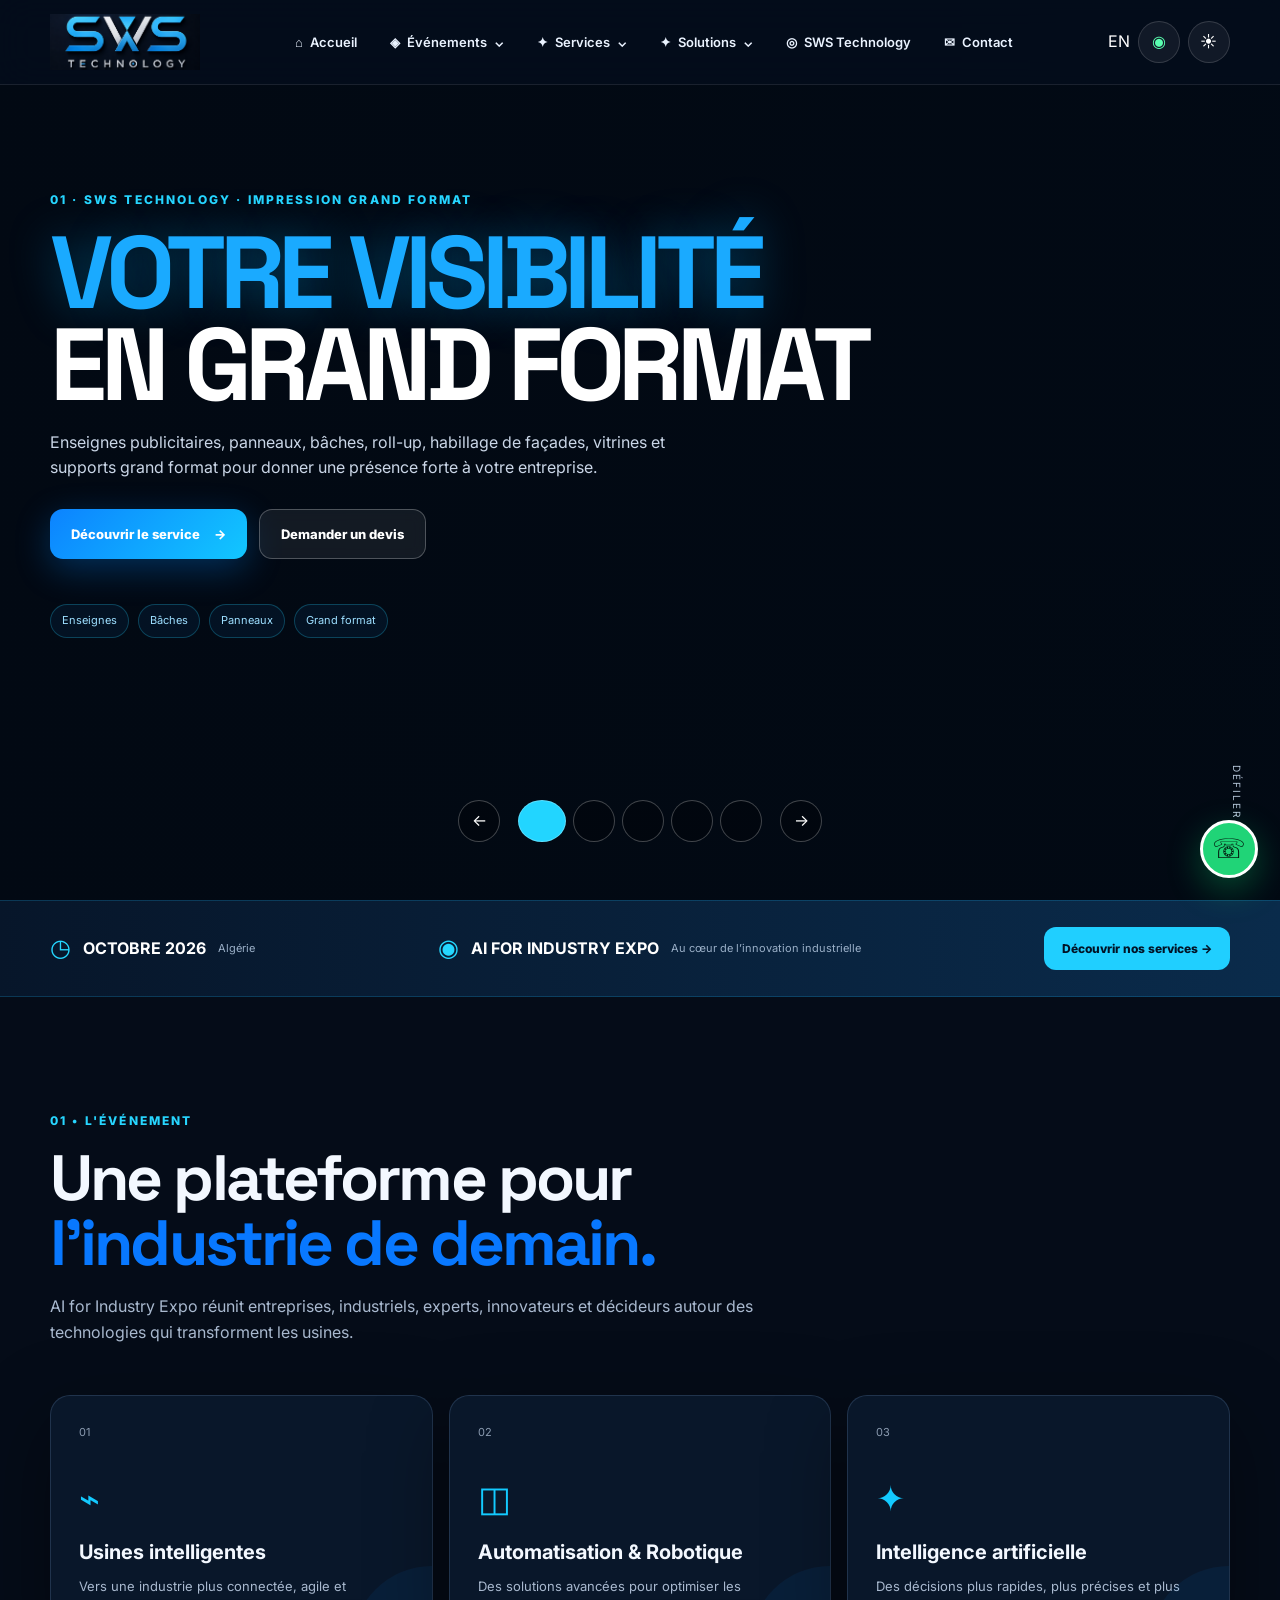
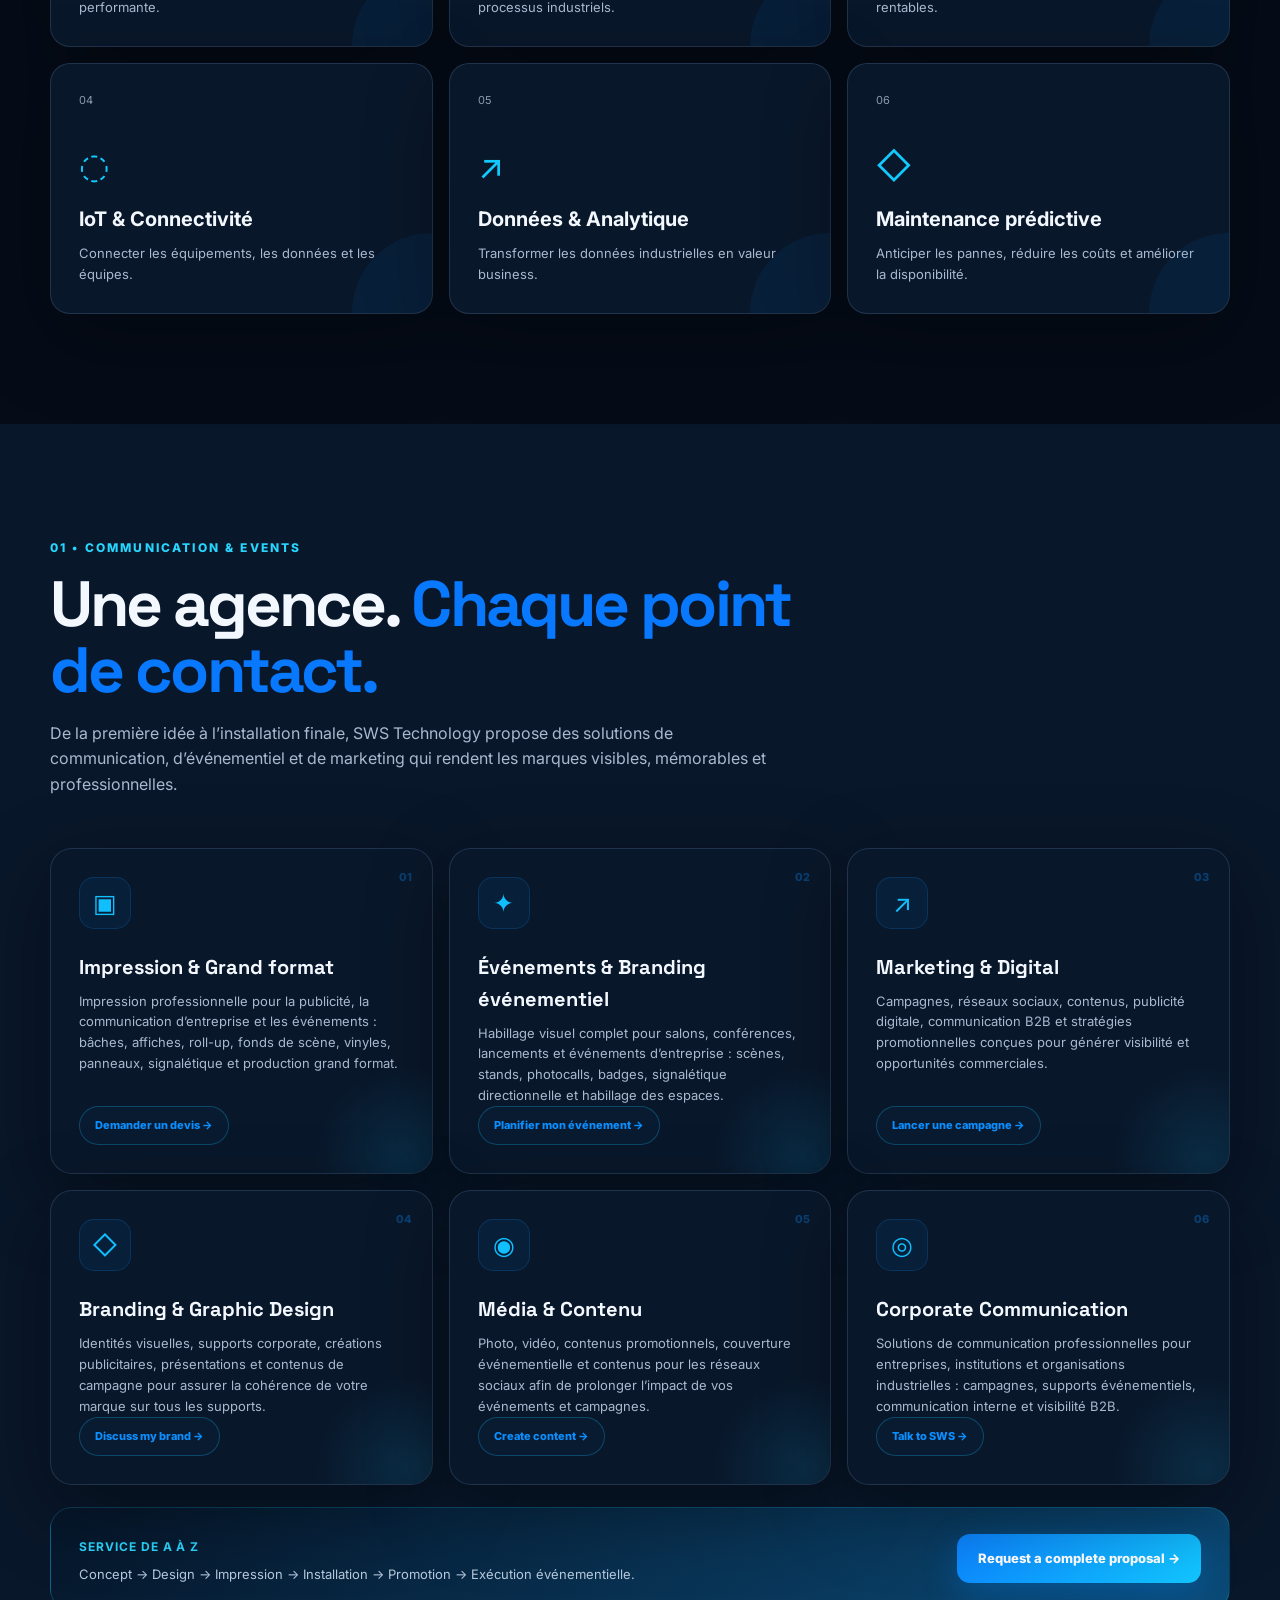
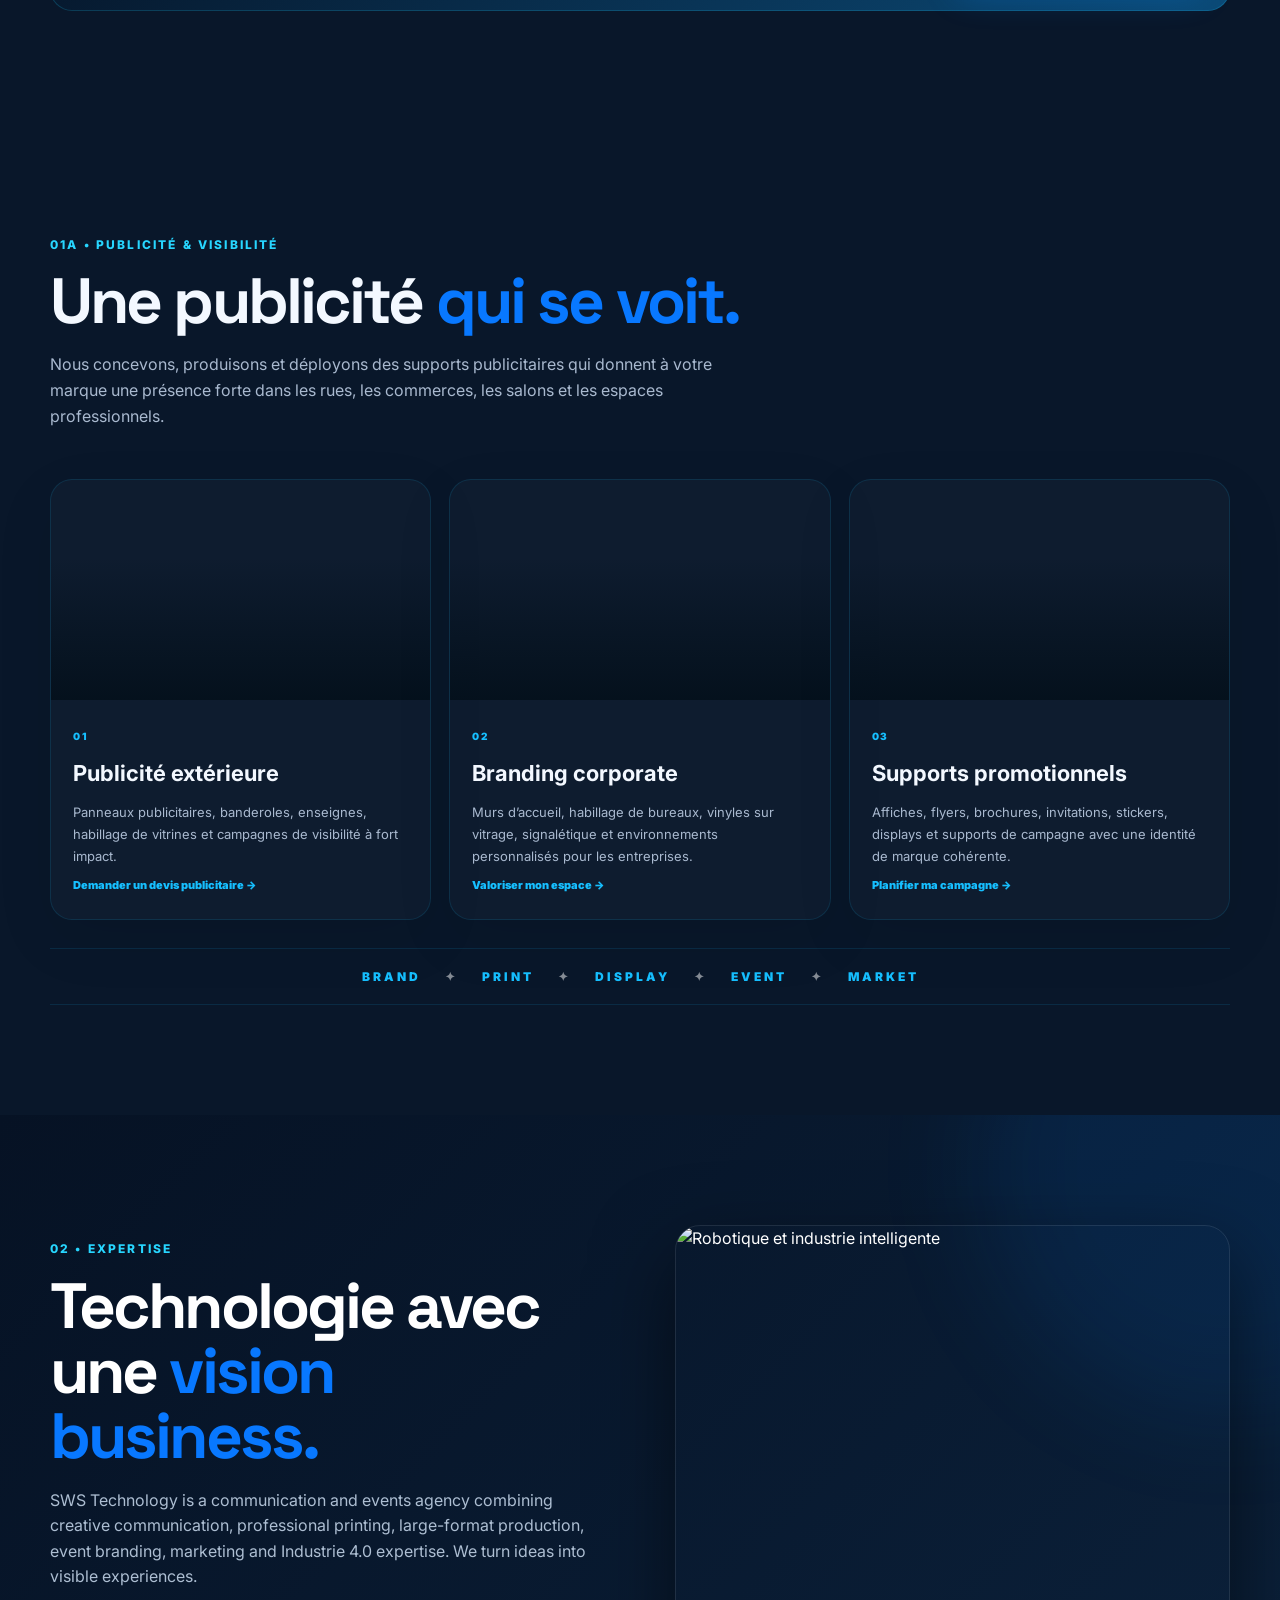
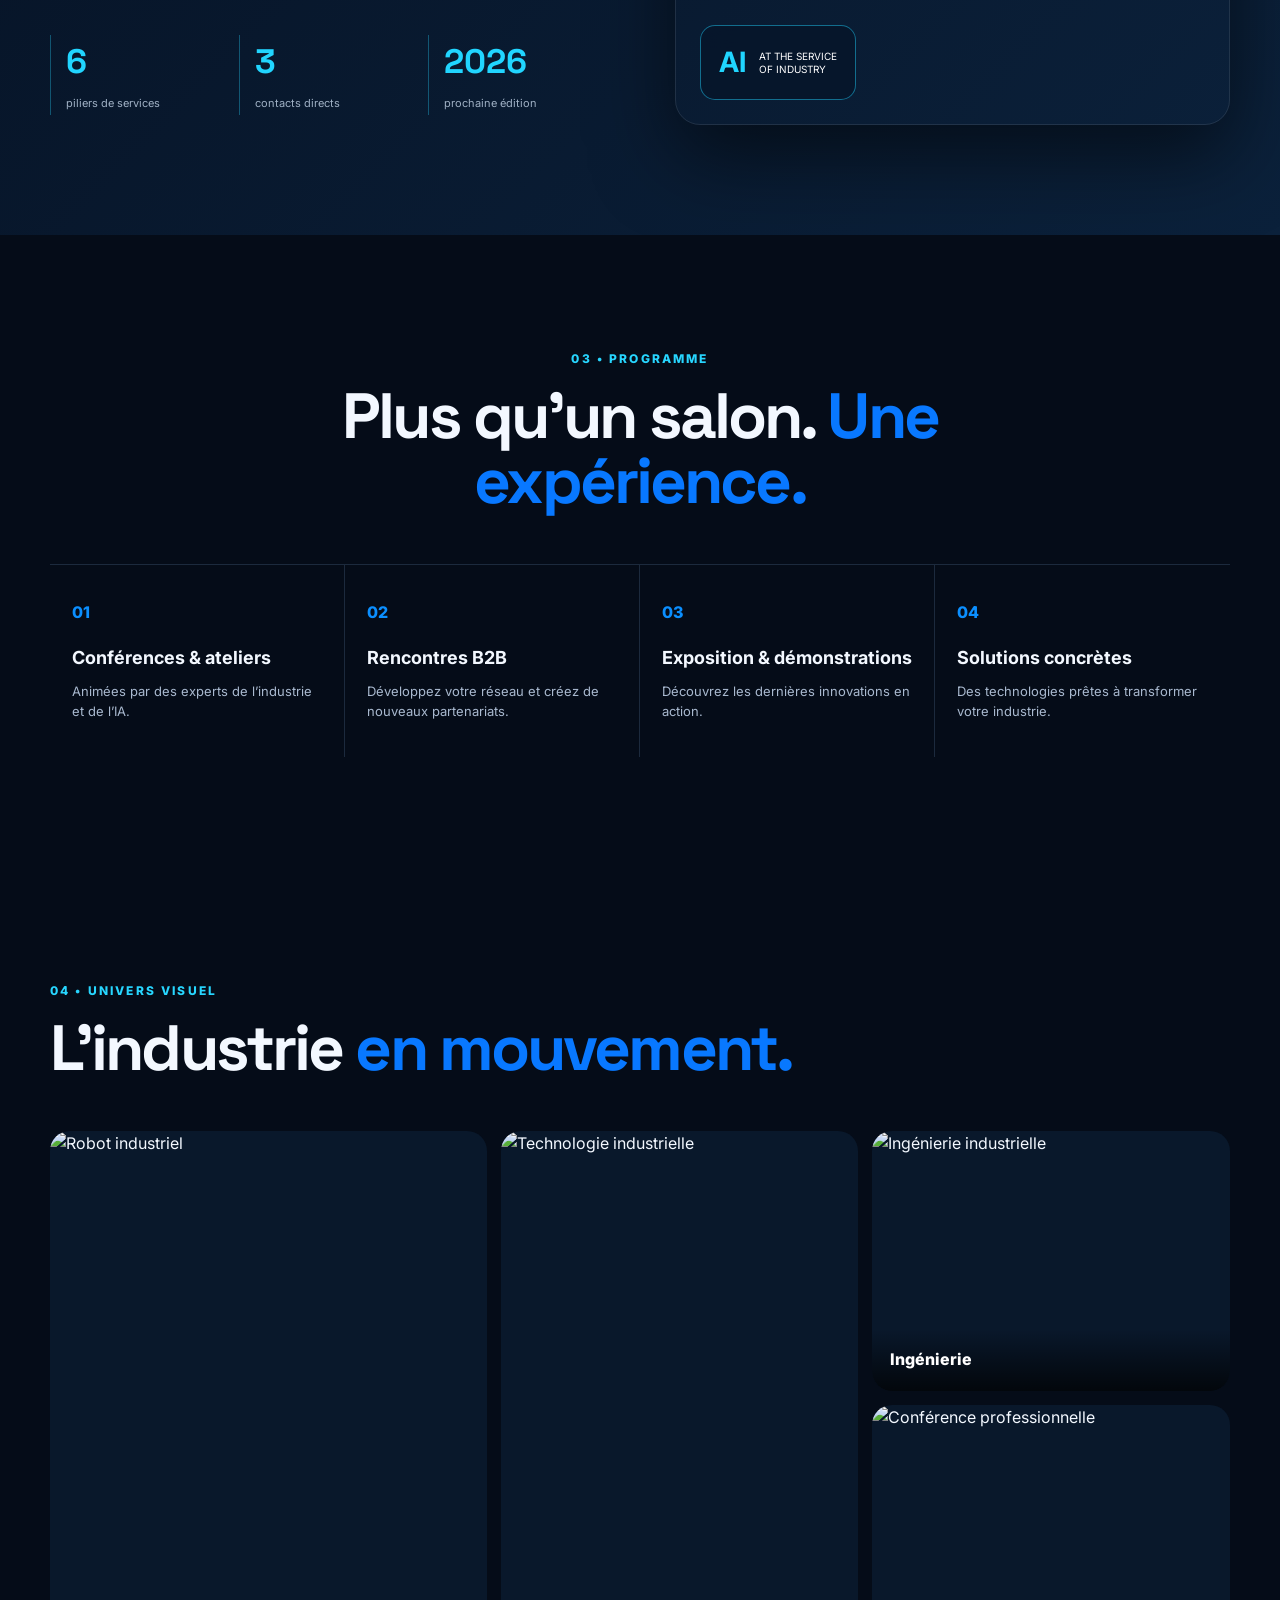
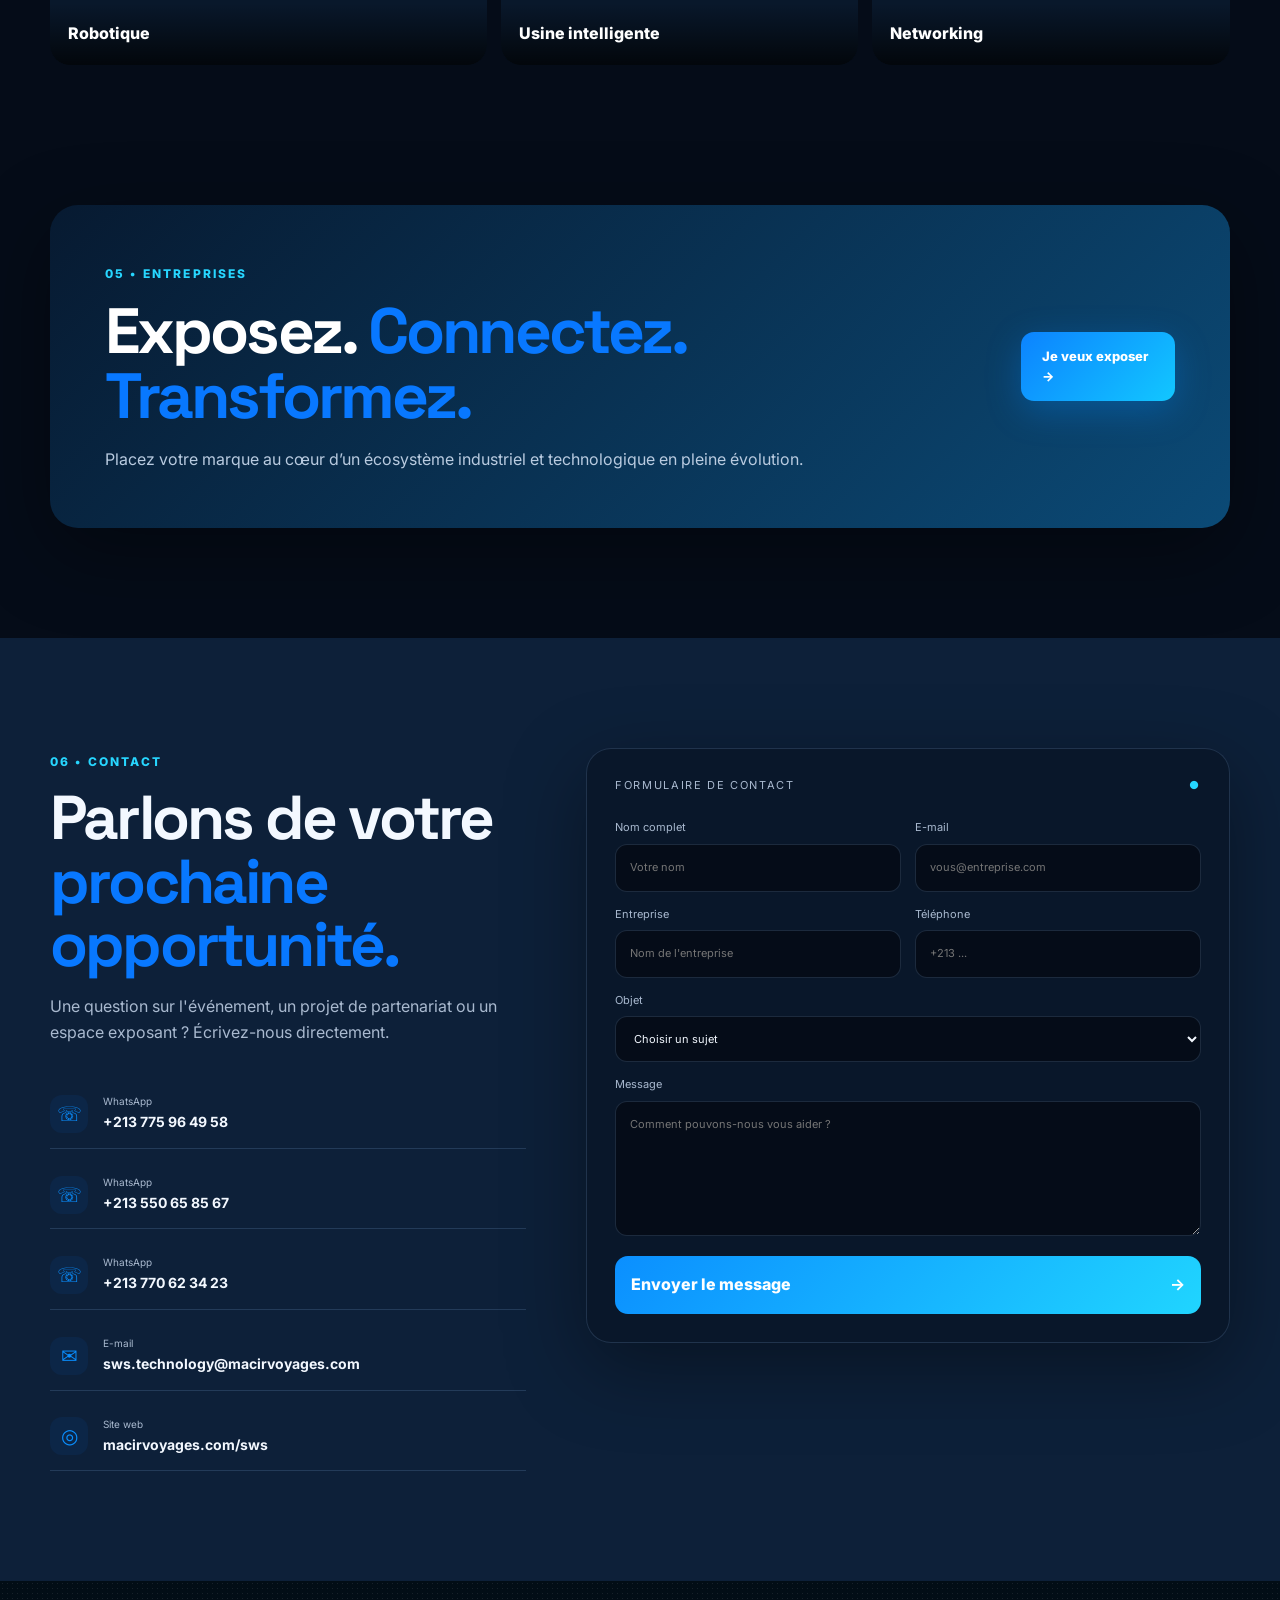
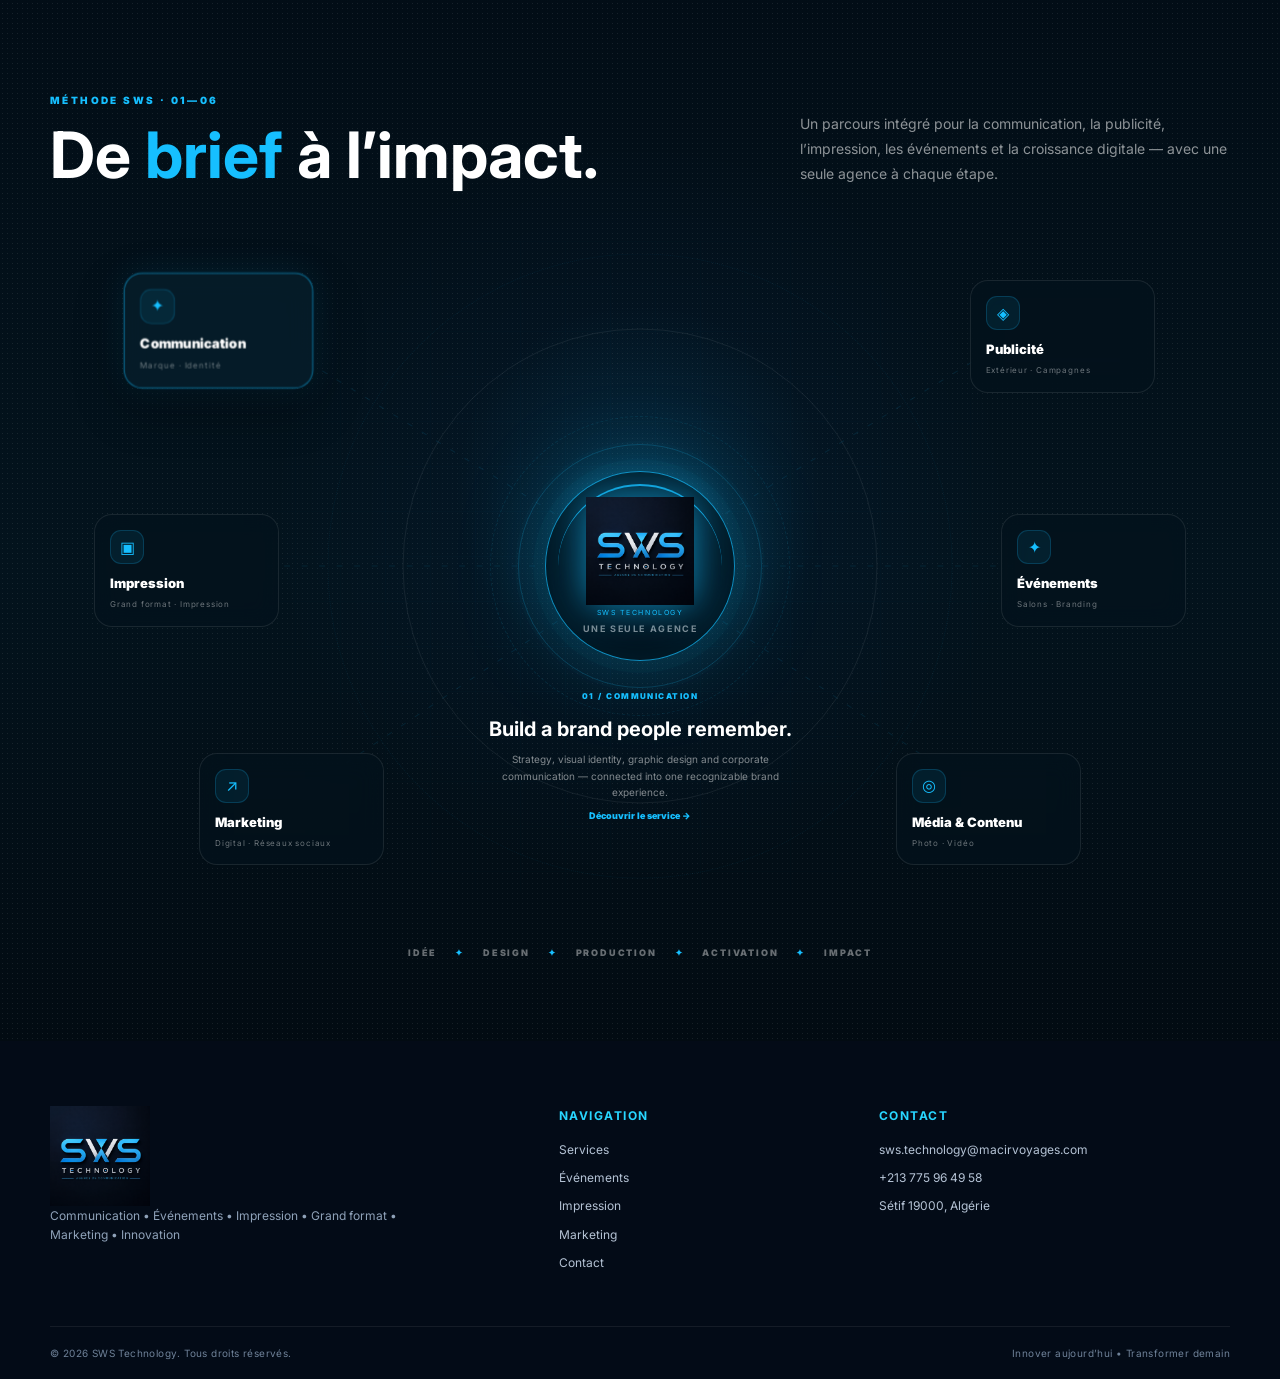
==== commit e7cac0f4: "Add files via upload" ====
--- a/index.html
+++ b/index.html
@@ -1,14 +1,19 @@
 <!DOCTYPE html>
-<html lang="en">
+<html lang="fr">
 <head>
   <meta charset="UTF-8">
   <meta name="viewport" content="width=device-width, initial-scale=1.0">
   <meta name="theme-color" content="#07152b">
-  <meta name="description" content="SWS Technology — Communication, Events, Printing, Large Format, Marketing, AI, Industry 4.0 and Innovation in Algeria.">
-  <title>SWS Technology | Communication • Events • Printing • Marketing</title>
+  <meta name="robots" content="index, follow">
+  <meta name="description" content="SWS Technology — Communication, impression grand format, événements, accompagnement des investisseurs et marketing en Algérie.">
+  <title>SWS Technology | Communication • Impression • Événements • Marketing</title>
   <link rel="preconnect" href="https://fonts.googleapis.com">
   <link rel="preconnect" href="https://fonts.gstatic.com" crossorigin>
   <link href="https://fonts.googleapis.com/css2?family=Inter:wght@400;500;600;700;800&family=Space+Grotesk:wght@500;600;700&display=swap" rel="stylesheet">
+  <link rel="icon" type="image/png" href="assets/favicon.png">
+  <meta property="og:title" content="SWS Technology | Communication, Impression & Événements">
+  <meta property="og:description" content="Impression grand format, branding, événements, accompagnement des investisseurs et marketing 360°.">
+  <meta property="og:type" content="website">
   <link rel="stylesheet" href="css/style.css">
 </head>
 <body>
@@ -21,13 +26,13 @@
       </a>
 
       <nav class="main-nav" id="mainNav">
-        <a href="#home"><span>⌂</span> Home</a>
+        <a href="#home"><span>⌂</span> Accueil</a>
         <div class="nav-dropdown">
-          <button class="nav-drop-btn" type="button"><span>◈</span> Events <b>⌄</b></button>
+          <button class="nav-drop-btn" type="button"><span>◈</span> Événements <b>⌄</b></button>
           <div class="dropdown-menu">
             <a href="#expo">AI for Industry Expo</a>
-            <a href="#programme">Program</a>
-            <a href="#exposants">Exhibitors & Partners</a>
+            <a href="#programme">Programme</a>
+            <a href="#exposants">Exposants & Partenaires</a>
             <a href="#gallery">Galerie</a>
           </div>
         </div>
@@ -35,18 +40,18 @@
           <button class="nav-drop-btn" type="button"><span>✦</span> Services <b>⌄</b></button>
           <div class="dropdown-menu">
             <a href="#communication">Communication & Branding</a>
-            <a href="#printing">Printing & Large Format</a>
-            <a href="#events">Events & Event Branding</a>
+            <a href="#printing">Impression & Grand format</a>
+            <a href="#events">Événements & Branding événementiel</a>
             <a href="#marketing">Marketing & Digital</a>
           </div>
         </div>
         <div class="nav-dropdown">
           <button class="nav-drop-btn" type="button"><span>✦</span> Solutions <b>⌄</b></button>
           <div class="dropdown-menu">
-            <a href="#industry40">Industry 4.0</a>
-            <a href="#solutions">Artificial Intelligence</a>
-            <a href="#solutions">IoT & Connectivity</a>
-            <a href="#solutions">Data & Analytics</a>
+            <a href="#industry40">Industrie 4.0</a>
+            <a href="#solutions">Intelligence artificielle</a>
+            <a href="#solutions">IoT & Connectivité</a>
+            <a href="#solutions">Données & Analytique</a>
           </div>
         </div>
         <a href="#about"><span>◎</span> SWS Technology</a>
@@ -54,8 +59,9 @@
       </nav>
 
       <div class="nav-actions">
+        <a class="language-switch" href="en/index.html" aria-label="Version anglaise">EN</a>
         <a class="whatsapp-mini" href="https://wa.me/213775964958" target="_blank" rel="noopener" aria-label="WhatsApp">◉</a>
-        <button class="theme-toggle" id="themeToggle" type="button" aria-label="Toggle light and dark mode">
+        <button class="theme-toggle" id="themeToggle" type="button" aria-label="Changer le thème clair ou sombre">
           <span id="themeIcon">☾</span>
         </button>
         <button class="menu-toggle" id="menuToggle" type="button" aria-label="Open menu">☰</button>
@@ -65,151 +71,98 @@
 
   <main>
     <section class="hero" id="home">
-      <div class="hero-slider" id="heroSlider"><article class="slide active" style="--bg:url('https://images.unsplash.com/photo-1556761175-b413da4baf72?auto=format&fit=crop&w=2200&q=85')">
-<div class="comm-orbit-visual" aria-hidden="true">
-  <div class="comm-grid"></div>
-  <div class="comm-ring ring-1"></div><div class="comm-ring ring-2"></div><div class="comm-ring ring-3"></div>
-  <div class="comm-pulse pulse-1"></div><div class="comm-pulse pulse-2"></div>
-  <div class="comm-signal signal-1"></div><div class="comm-signal signal-2"></div><div class="comm-signal signal-3"></div>
-  <div class="comm-core"><div class="comm-logo-glow"></div>
-    <img src="assets/logo.png" alt="SWS Technology">
+  <div class="hero-slider" id="heroSlider">
+
+    <article class="slide active" style="--bg:url('https://images.unsplash.com/photo-1561070791-2526d30994b5?auto=format&fit=crop&w=2200&q=88')">
+      <div class="hero-overlay"></div>
+      <div class="container hero-content">
+        <div class="eyebrow">01 · SWS TECHNOLOGY · IMPRESSION GRAND FORMAT</div>
+        <h1><span>VOTRE VISIBILITÉ</span><br>EN GRAND FORMAT</h1>
+        <p class="hero-subtitle typing-text" data-text="Nous imprimons vos idées en grand pour rendre votre marque impossible à ignorer."></p>
+        <p class="hero-copy">Enseignes publicitaires, panneaux, bâches, roll-up, habillage de façades, vitrines et supports grand format pour donner une présence forte à votre entreprise.</p>
+        <div class="hero-buttons">
+          <a class="btn btn-primary" href="#printing">Découvrir le service <span>→</span></a>
+          <a class="btn btn-glass" target="_blank" rel="noopener" href="https://wa.me/213775964958?text=Bonjour%20SWS%20Technology%2C%20je%20souhaite%20un%20devis%20pour%20des%20enseignes%20publicitaires.">Demander un devis</a>
+        </div>
+        <div class="hero-tags"><span>Enseignes</span><span>Bâches</span><span>Panneaux</span><span>Grand format</span></div>
+      </div>
+    </article>
+
+    <article class="slide" style="--bg:url('https://images.unsplash.com/photo-1600508774634-4e11d34730e2?auto=format&fit=crop&w=2200&q=88')">
+      <div class="hero-overlay"></div>
+      <div class="container hero-content">
+        <div class="eyebrow">02 · SWS TECHNOLOGY · IMPRESSION &amp; BRANDING</div>
+        <h1><span>VOTRE MARQUE</span><br>SUR TOUS LES SUPPORTS</h1>
+        <p class="hero-subtitle typing-text" data-text="Du papier au packaging, nous donnons à chaque support une identité cohérente et professionnelle."></p>
+        <p class="hero-copy">Cartes de visite, brochures, flyers, catalogues, stickers, packaging, papeterie et supports personnalisés adaptés à l'identité de votre marque.</p>
+        <div class="hero-buttons">
+          <a class="btn btn-primary" href="#communication">Découvrir le service <span>→</span></a>
+          <a class="btn btn-glass" target="_blank" rel="noopener" href="https://wa.me/213775964958?text=Bonjour%20SWS%20Technology%2C%20je%20souhaite%20un%20devis%20pour%20mes%20supports%20imprimés.">Demander un devis</a>
+        </div>
+        <div class="hero-tags"><span>Print</span><span>Packaging</span><span>Flyers</span><span>Branding</span></div>
+      </div>
+    </article>
+
+    <article class="slide" style="--bg:url('https://images.unsplash.com/photo-1492684223066-81342ee5ff30?auto=format&fit=crop&w=2200&q=88')">
+      <div class="hero-overlay"></div>
+      <div class="container hero-content">
+        <div class="eyebrow">03 · SWS TECHNOLOGY · ÉVÉNEMENTS &amp; MANIFESTATIONS</div>
+        <h1><span>DES ÉVÉNEMENTS</span><br>QUI MARQUENT LES ESPRITS</h1>
+        <p class="hero-subtitle typing-text" data-text="Nous transformons vos événements en expériences visibles, organisées et mémorables."></p>
+        <p class="hero-copy">Conférences, salons, expositions, lancements, stands, scènes, photocalls, signalétique et habillage complet de vos manifestations.</p>
+        <div class="hero-buttons">
+          <a class="btn btn-primary" href="#events">Découvrir le service <span>→</span></a>
+          <a class="btn btn-glass" target="_blank" rel="noopener" href="https://wa.me/213775964958?text=Bonjour%20SWS%20Technology%2C%20je%20souhaite%20organiser%20un%20événement.">Parler de mon événement</a>
+        </div>
+        <div class="hero-tags"><span>Salons</span><span>Conférences</span><span>Stands</span><span>Branding événementiel</span></div>
+      </div>
+    </article>
+
+    <article class="slide" style="--bg:url('https://images.unsplash.com/photo-1556761175-b413da4baf72?auto=format&fit=crop&w=2200&q=88')">
+      <div class="hero-overlay"></div>
+      <div class="container hero-content">
+        <div class="eyebrow">04 · SWS TECHNOLOGY · INVESTISSEMENT &amp; ACCOMPAGNEMENT</div>
+        <h1><span>VOS PROJETS</span><br>VERS DE NOUVELLES OPPORTUNITÉS</h1>
+        <p class="hero-subtitle typing-text" data-text="Nous accompagnons les investisseurs et les projets avec une approche pratique, locale et orientée business."></p>
+        <p class="hero-copy">Mise en relation, recherche d'opportunités, communication de projet, accompagnement des investisseurs et services de support pour faciliter leur implantation et leur développement.</p>
+        <div class="hero-buttons">
+          <a class="btn btn-primary" href="#solutions">Découvrir l'accompagnement <span>→</span></a>
+          <a class="btn btn-glass" target="_blank" rel="noopener" href="https://wa.me/213775964958?text=Bonjour%20SWS%20Technology%2C%20je%20souhaite%20parler%20d%27un%20projet%20d%27investissement.">Parler à notre équipe</a>
+        </div>
+        <div class="hero-tags"><span>Investisseurs</span><span>Opportunités</span><span>Business</span><span>Accompagnement</span></div>
+      </div>
+    </article>
+
+    <article class="slide" style="--bg:url('https://images.unsplash.com/photo-1533750349088-cd871a92f312?auto=format&fit=crop&w=2200&q=88')">
+      <div class="hero-overlay"></div>
+      <div class="container hero-content">
+        <div class="eyebrow">05 · SWS TECHNOLOGY · MARKETING 360°</div>
+        <h1><span>FAITES GRANDIR</span><br>VOTRE MARQUE</h1>
+        <p class="hero-subtitle typing-text" data-text="Nous créons la visibilité, le contenu et les campagnes qui transforment l'attention en opportunités."></p>
+        <p class="hero-copy">Marketing digital, réseaux sociaux, publicité, création de contenu, communication B2B, campagnes locales et stratégies de visibilité pour développer votre activité.</p>
+        <div class="hero-buttons">
+          <a class="btn btn-primary" href="#marketing">Découvrir le service <span>→</span></a>
+          <a class="btn btn-glass" target="_blank" rel="noopener" href="https://wa.me/213775964958?text=Bonjour%20SWS%20Technology%2C%20je%20souhaite%20lancer%20une%20campagne%20marketing.">Lancer une campagne</a>
+        </div>
+        <div class="hero-tags"><span>Digital</span><span>Réseaux sociaux</span><span>Contenu</span><span>B2B</span></div>
+      </div>
+    </article>
+
   </div>
-  <span class="comm-label label-a">BRAND</span><span class="comm-label label-b">PRINT</span>
-  <span class="comm-label label-c">MEDIA</span><span class="comm-label label-d">EVENTS</span>
-</div>
-  <div class="hero-overlay"></div>
-  <div class="container hero-content">
-    <div class="eyebrow">01 · SWS TECHNOLOGY · COMMUNICATION AGENCY</div>
-    <h1><span>COMMUNICATION</span><br>THAT STANDS OUT</h1>
-    <p class="hero-subtitle">Make your brand visible. Make your message memorable.</p>
-    <p class="hero-copy">Creative communication, visual identity, corporate branding and advertising campaigns designed around your business.</p>
-    <div class="hero-buttons">
-      <a class="btn btn-primary" href="#communication">Discover Communication <span>→</span></a>
-      <a class="btn btn-glass" target="_blank" rel="noopener" href="https://wa.me/213775964958?text=Bonjour%20SWS%20Technology%2C%20je%20souhaite%20un%20devis%20pour%20un%20projet%20de%20communication.">Request a quote</a>
-    </div>
-    <div class="hero-tags"><span>Branding</span><span>Advertising</span><span>Graphic Design</span><span>Corporate</span></div>
+
+  <div class="slider-controls">
+    <button id="prevSlide" type="button" aria-label="Service précédent">←</button>
+    <div class="slider-dots" id="sliderDots"></div>
+    <button id="nextSlide" type="button" aria-label="Service suivant">→</button>
   </div>
-</article>
-
-<article class="slide" style="--bg:url('https://images.unsplash.com/photo-1586953208448-b95a79798f07?auto=format&fit=crop&w=2200&q=85')">
-  <div class="hero-overlay"></div>
-  <div class="container hero-content">
-    <div class="eyebrow">02 · PRINTING · LARGE FORMAT</div>
-    <h1><span>PRINT.</span><br>DISPLAY. IMPACT.</h1>
-    <p class="hero-subtitle">Big ideas deserve big visibility.</p>
-    <p class="hero-copy">Banners, roll-ups, posters, backdrops, vinyl, panels, signage and professional large-format advertising.</p>
-    <div class="hero-buttons">
-      <a class="btn btn-primary" href="#printing">Explore Printing <span>→</span></a>
-      <a class="btn btn-glass" target="_blank" rel="noopener" href="https://wa.me/213775964958?text=Bonjour%20SWS%20Technology%2C%20je%20souhaite%20un%20devis%20pour%20une%20impression%20grand%20format.">Request a quote</a>
-    </div>
-    <div class="hero-tags"><span>Banners</span><span>Roll-ups</span><span>Backdrops</span><span>Signage</span></div>
-  </div>
-</article>
-
-<article class="slide" style="--bg:url('https://images.unsplash.com/photo-1561070791-2526d30994b5?auto=format&fit=crop&w=2200&q=85')">
-  <div class="hero-overlay"></div>
-  <div class="container hero-content">
-    <div class="eyebrow">03 · ADVERTISING · VISIBILITY</div>
-    <h1><span>ADVERTISING</span><br>EVERYWHERE</h1>
-    <p class="hero-subtitle">From streets to stores, from print to digital.</p>
-    <p class="hero-copy">Outdoor advertising, storefront branding, promotional materials and visual campaigns that put your brand where people see it.</p>
-    <div class="hero-buttons">
-      <a class="btn btn-primary" href="#advertising">Explore Advertising <span>→</span></a>
-      <a class="btn btn-glass" target="_blank" rel="noopener" href="https://wa.me/213775964958?text=Bonjour%20SWS%20Technology%2C%20je%20souhaite%20une%20campagne%20publicitaire.">Start a campaign</a>
-    </div>
-    <div class="hero-tags"><span>Outdoor</span><span>Displays</span><span>Promotional</span><span>Visibility</span></div>
-  </div>
-</article>
-
-<article class="slide" style="--bg:url('https://images.unsplash.com/photo-1492684223066-81342ee5ff30?auto=format&fit=crop&w=2200&q=85')">
-  <div class="hero-overlay"></div>
-  <div class="container hero-content">
-    <div class="eyebrow">04 · EVENTS · EVENT BRANDING</div>
-    <h1><span>EVENTS</span><br>PEOPLE REMEMBER</h1>
-    <p class="hero-subtitle">Turn your event into a branded experience.</p>
-    <p class="hero-copy">Exhibitions, conferences, booths, stages, photocalls, badges and complete visual communication for events.</p>
-    <div class="hero-buttons">
-      <a class="btn btn-primary" href="#events">Explore Events <span>→</span></a>
-      <a class="btn btn-glass" target="_blank" rel="noopener" href="https://wa.me/213775964958?text=Bonjour%20SWS%20Technology%2C%20je%20souhaite%20organiser%20un%20evenement.">Plan my event</a>
-    </div>
-    <div class="hero-tags"><span>Exhibitions</span><span>Conferences</span><span>Booths</span><span>Branding</span></div>
-  </div>
-</article>
-
-<article class="slide" style="--bg:url('https://images.unsplash.com/photo-1557838923-2985c318be48?auto=format&fit=crop&w=2200&q=85')">
-  <div class="hero-overlay"></div>
-  <div class="container hero-content">
-    <div class="eyebrow">05 · MARKETING · DIGITAL</div>
-    <h1><span>MARKETING</span><br>THAT MOVES</h1>
-    <p class="hero-subtitle">Turn visibility into opportunity.</p>
-    <p class="hero-copy">Social media, digital campaigns, content creation and B2B marketing built to generate attention and action.</p>
-    <div class="hero-buttons">
-      <a class="btn btn-primary" href="#marketing">Explore Marketing <span>→</span></a>
-      <a class="btn btn-glass" target="_blank" rel="noopener" href="https://wa.me/213775964958?text=Bonjour%20SWS%20Technology%2C%20je%20souhaite%20une%20campagne%20marketing.">Start a campaign</a>
-    </div>
-    <div class="hero-tags"><span>Digital</span><span>Social Media</span><span>Content</span><span>B2B</span></div>
-  </div>
-</article>
-
-        <article class="slide active" style="--bg:url('https://images.unsplash.com/photo-1567789884554-0b844b597180?auto=format&fit=crop&w=2200&q=85')">
-          <div class="hero-overlay"></div>
-          <div class="container hero-content">
-            <div class="eyebrow">SWS TECHNOLOGY • OCTOBER 2026</div>
-            <h1><span>AI</span> FOR<br>INDUSTRY</h1>
-            <p class="hero-subtitle">Smart Factories. Intelligent Production. <strong>Better Future.</strong></p>
-            <p class="hero-copy">The meeting point for industry leaders, innovators and smart technologies in Algeria.</p>
-            <div class="hero-buttons">
-              <a class="btn btn-primary" href="#expo">Discover the event <span>→</span></a>
-              <a class="btn btn-glass" href="#contact">Become a partner</a>
-            </div>
-            <div class="hero-tags">
-              <span>AI</span><span>Industry 4.0</span><span>Robotics</span><span>IoT</span><span>Data</span>
-            </div>
-          </div>
-        </article>
-
-        <article class="slide" style="--bg:url('https://images.unsplash.com/photo-1518770660439-4636190af475?auto=format&fit=crop&w=2200&q=85')">
-          <div class="hero-overlay"></div>
-          <div class="container hero-content">
-            <div class="eyebrow">INNOVATION • CONNECTIVITY • PERFORMANCE</div>
-            <h1><span>SMART</span><br>INDUSTRY</h1>
-            <p class="hero-subtitle">Connecting technology with industrial opportunities.</p>
-            <p class="hero-copy">Conferences, demonstrations, B2B meetings and practical solutions for your industry.</p>
-            <div class="hero-buttons">
-              <a class="btn btn-primary" href="#programme">View program <span>→</span></a>
-              <a class="btn btn-glass" href="#exposants">Exhibit with us</a>
-            </div>
-          </div>
-        </article>
-
-        <article class="slide" style="--bg:url('https://images.unsplash.com/photo-1581091226825-a6a2a5aee158?auto=format&fit=crop&w=2200&q=85')">
-          <div class="hero-overlay"></div>
-          <div class="container hero-content">
-            <div class="eyebrow">UN RENDEZ-VOUS INCONTOURNABLE</div>
-            <h1><span>INNOVATE</span><br>THE FUTURE</h1>
-            <p class="hero-subtitle">AI at the service of industry.</p>
-            <p class="hero-copy">Anticipate transformation, expand your network and discover tomorrow’s innovations.</p>
-            <div class="hero-buttons">
-              <a class="btn btn-primary" href="#contact">Book a meeting <span>→</span></a>
-              <a class="btn btn-glass" href="#gallery">View gallery</a>
-            </div>
-          </div>
-        </article>
-      </div>
-
-      <div class="slider-controls">
-        <button id="prevSlide" aria-label="Diapositive précédente">←</button>
-        <div class="slider-dots" id="sliderDots"></div>
-        <button id="nextSlide" aria-label="Diapositive suivante">→</button>
-      </div>
-      <div class="scroll-hint">SCROLL <span>↓</span></div>
-    </section>
+  <div class="scroll-hint">DÉFILER <span>↓</span></div>
+</section>
 
     <section class="event-strip">
       <div class="container event-strip-inner">
         <div><span class="strip-icon">◷</span><b>OCTOBRE 2026</b><small>Algérie</small></div>
-        <div><span class="strip-icon">◉</span><b>AI FOR INDUSTRY EXPO</b><small>At the heart of industrial innovation</small></div>
-        <a class="strip-cta" href="#communication">Explore our services →</a>
+        <div><span class="strip-icon">◉</span><b>AI FOR INDUSTRY EXPO</b><small>Au cœur de l’innovation industrielle</small></div>
+        <a class="strip-cta" href="#communication">Découvrir nos services →</a>
       </div>
     </section>
 
@@ -218,45 +171,45 @@
         <div class="section-heading">
           <span class="section-kicker">01 • L'ÉVÉNEMENT</span>
           <h2>Une plateforme pour <em>l'industrie de demain.</em></h2>
-          <p>AI for Industry Expo brings together companies, industrial leaders, experts, innovators and decision-makers around the technologies transforming factories.</p>
+          <p>AI for Industry Expo réunit entreprises, industriels, experts, innovateurs et décideurs autour des technologies qui transforment les usines.</p>
         </div>
 
         <div class="feature-grid">
           <article class="feature-card large">
             <div class="feature-number">01</div>
             <div class="feature-icon">⌁</div>
-            <h3>Smart Factories</h3>
-            <p>Towards a more connected, agile and high-performing industry.</p>
+            <h3>Usines intelligentes</h3>
+            <p>Vers une industrie plus connectée, agile et performante.</p>
           </article>
           <article class="feature-card">
             <div class="feature-number">02</div>
             <div class="feature-icon">◫</div>
-            <h3>Automation & Robotics</h3>
-            <p>Advanced solutions to optimize industrial processes.</p>
+            <h3>Automatisation & Robotique</h3>
+            <p>Des solutions avancées pour optimiser les processus industriels.</p>
           </article>
           <article class="feature-card">
             <div class="feature-number">03</div>
             <div class="feature-icon">✦</div>
-            <h3>Artificial Intelligence</h3>
-            <p>Faster, more accurate and more profitable decisions.</p>
+            <h3>Intelligence artificielle</h3>
+            <p>Des décisions plus rapides, plus précises et plus rentables.</p>
           </article>
           <article class="feature-card">
             <div class="feature-number">04</div>
             <div class="feature-icon">◌</div>
-            <h3>IoT & Connectivity</h3>
-            <p>Connecting equipment, data and teams.</p>
+            <h3>IoT & Connectivité</h3>
+            <p>Connecter les équipements, les données et les équipes.</p>
           </article>
           <article class="feature-card">
             <div class="feature-number">05</div>
             <div class="feature-icon">↗</div>
-            <h3>Data & Analytics</h3>
-            <p>Turning industrial data into business value.</p>
+            <h3>Données & Analytique</h3>
+            <p>Transformer les données industrielles en valeur business.</p>
           </article>
           <article class="feature-card">
             <div class="feature-number">06</div>
             <div class="feature-icon">◇</div>
-            <h3>Predictive Maintenance</h3>
-            <p>Anticipate failures, reduce costs and improve availability.</p>
+            <h3>Maintenance prédictive</h3>
+            <p>Anticiper les pannes, réduire les coûts et améliorer la disponibilité.</p>
           </article>
         </div>
       </div>
@@ -267,49 +220,49 @@
       <div class="container">
         <div class="section-heading">
           <span class="section-kicker">01 • COMMUNICATION & EVENTS</span>
-          <h2>One agency. <em>Every touchpoint.</em></h2>
-          <p>From the first idea to the final installation, SWS Technology delivers communication, event and marketing solutions that make brands visible, memorable and professional.</p>
+          <h2>Une agence. <em>Chaque point de contact.</em></h2>
+          <p>De la première idée à l’installation finale, SWS Technology propose des solutions de communication, d’événementiel et de marketing qui rendent les marques visibles, mémorables et professionnelles.</p>
         </div>
         <div class="industry40-grid agency-services-grid">
           <article class="industry40-card service-card" id="printing">
             <span>01</span><div class="industry40-icon">▣</div>
-            <h3>Printing & Large Format</h3>
-            <p>Professional printing for advertising, corporate communication and events: banners, posters, roll-ups, backdrops, vinyl, panels, signage and large-format production.</p>
-            <a class="service-wa" target="_blank" rel="noopener" href="https://wa.me/213775964958?text=Bonjour%20SWS%20Technology%2C%20je%20souhaite%20un%20devis%20pour%20la%20service%20Printing%20%26%20Large%20Format.">Request a quote →</a>
+            <h3>Impression & Grand format</h3>
+            <p>Impression professionnelle pour la publicité, la communication d’entreprise et les événements : bâches, affiches, roll-up, fonds de scène, vinyles, panneaux, signalétique et production grand format.</p>
+            <a class="service-wa" target="_blank" rel="noopener" href="https://wa.me/213775964958?text=Bonjour%20SWS%20Technology%2C%20je%20souhaite%20un%20devis%20pour%20la%20service%20Impression%20%26%20Large%20Format.">Demander un devis →</a>
           </article>
           <article class="industry40-card service-card" id="events">
             <span>02</span><div class="industry40-icon">✦</div>
-            <h3>Events & Event Branding</h3>
-            <p>Complete visual branding for exhibitions, conferences, launches and corporate events: stages, booths, photocalls, badges, directional signage and venue branding.</p>
-            <a class="service-wa" target="_blank" rel="noopener" href="https://wa.me/213775964958?text=Bonjour%20SWS%20Technology%2C%20je%20souhaite%20un%20devis%20pour%20la%20service%20Events%20%26%20Event%20Branding.">Plan my event →</a>
+            <h3>Événements & Branding événementiel</h3>
+            <p>Habillage visuel complet pour salons, conférences, lancements et événements d’entreprise : scènes, stands, photocalls, badges, signalétique directionnelle et habillage des espaces.</p>
+            <a class="service-wa" target="_blank" rel="noopener" href="https://wa.me/213775964958?text=Bonjour%20SWS%20Technology%2C%20je%20souhaite%20un%20devis%20pour%20la%20service%20Événements%20%26%20Event%20Branding.">Planifier mon événement →</a>
           </article>
           <article class="industry40-card service-card" id="marketing">
             <span>03</span><div class="industry40-icon">↗</div>
             <h3>Marketing & Digital</h3>
-            <p>Campaigns, social media, content, digital advertising, B2B communication and promotional strategies designed to generate visibility and business opportunities.</p>
-            <a class="service-wa" target="_blank" rel="noopener" href="https://wa.me/213775964958?text=Bonjour%20SWS%20Technology%2C%20je%20souhaite%20un%20devis%20pour%20la%20service%20Marketing%20%26%20Digital.">Start a campaign →</a>
+            <p>Campagnes, réseaux sociaux, contenus, publicité digitale, communication B2B et stratégies promotionnelles conçues pour générer visibilité et opportunités commerciales.</p>
+            <a class="service-wa" target="_blank" rel="noopener" href="https://wa.me/213775964958?text=Bonjour%20SWS%20Technology%2C%20je%20souhaite%20un%20devis%20pour%20la%20service%20Marketing%20%26%20Digital.">Lancer une campagne →</a>
           </article>
           <article class="industry40-card service-card">
             <span>04</span><div class="industry40-icon">◇</div>
             <h3>Branding & Graphic Design</h3>
-            <p>Visual identities, corporate materials, advertising creatives, presentations and campaign assets that keep your brand consistent across every medium.</p>
+            <p>Identités visuelles, supports corporate, créations publicitaires, présentations et contenus de campagne pour assurer la cohérence de votre marque sur tous les supports.</p>
             <a class="service-wa" target="_blank" rel="noopener" href="https://wa.me/213775964958?text=Bonjour%20SWS%20Technology%2C%20je%20souhaite%20un%20devis%20pour%20la%20service%20Branding%20%26%20Graphic%20Design.">Discuss my brand →</a>
           </article>
           <article class="industry40-card service-card">
             <span>05</span><div class="industry40-icon">◉</div>
-            <h3>Media & Content</h3>
-            <p>Photo, video, promotional content, event coverage and social media assets built to extend the impact of your event and campaign beyond the venue.</p>
+            <h3>Média & Contenu</h3>
+            <p>Photo, vidéo, contenus promotionnels, couverture événementielle et contenus pour les réseaux sociaux afin de prolonger l’impact de vos événements et campagnes.</p>
             <a class="service-wa" target="_blank" rel="noopener" href="https://wa.me/213775964958?text=Bonjour%20SWS%20Technology%2C%20je%20souhaite%20un%20devis%20pour%20la%20service%20Media%20%26%20Content.">Create content →</a>
           </article>
           <article class="industry40-card service-card">
             <span>06</span><div class="industry40-icon">◎</div>
             <h3>Corporate Communication</h3>
-            <p>Professional communication packages for companies, institutions and industrial organizations: campaigns, event materials, internal communication and B2B visibility.</p>
+            <p>Solutions de communication professionnelles pour entreprises, institutions et organisations industrielles : campagnes, supports événementiels, communication interne et visibilité B2B.</p>
             <a class="service-wa" target="_blank" rel="noopener" href="https://wa.me/213775964958?text=Bonjour%20SWS%20Technology%2C%20je%20souhaite%20un%20devis%20pour%20la%20service%20Corporate%20Communication.">Talk to SWS →</a>
           </article>
         </div>
         <div class="industry40-banner agency-banner">
-          <div><strong>END-TO-END SERVICE</strong><p>Concept → Design → Printing → Installation → Promotion → Event execution.</p></div>
+          <div><strong>SERVICE DE A À Z</strong><p>Concept → Design → Impression → Installation → Promotion → Exécution événementielle.</p></div>
           <a class="btn btn-primary" href="#contact">Request a complete proposal →</a>
         </div>
       </div>
@@ -318,22 +271,22 @@
 <section class="section advertising-showcase" id="advertising">
   <div class="container">
     <div class="section-heading">
-      <span class="section-kicker">01A • ADVERTISING & VISIBILITY</span>
-      <h2>Advertising made <em>visible.</em></h2>
-      <p>We design, produce and deploy advertising materials that give your brand a strong presence in streets, stores, exhibitions and corporate spaces.</p>
+      <span class="section-kicker">01A • PUBLICITÉ & VISIBILITÉ</span>
+      <h2>Une publicité <em>qui se voit.</em></h2>
+      <p>Nous concevons, produisons et déployons des supports publicitaires qui donnent à votre marque une présence forte dans les rues, les commerces, les salons et les espaces professionnels.</p>
     </div>
     <div class="ad-grid">
       <article class="ad-feature">
         <div class="ad-image" style="--ad-image:url('https://images.unsplash.com/photo-1556742049-0cfed4f6a45d?auto=format&fit=crop&w=1200&q=85')"></div>
-        <div class="ad-copy"><span>01</span><h3>Outdoor Advertising</h3><p>Billboards, street banners, building signage, storefront branding and high-impact visibility campaigns.</p><a href="https://wa.me/213775964958?text=Bonjour%20SWS%20Technology%2C%20je%20souhaite%20un%20devis%20pour%20une%20campagne%20publicitaire%20outdoor." target="_blank" rel="noopener">Request an advertising quote →</a></div>
+        <div class="ad-copy"><span>01</span><h3>Publicité extérieure</h3><p>Panneaux publicitaires, banderoles, enseignes, habillage de vitrines et campagnes de visibilité à fort impact.</p><a href="https://wa.me/213775964958?text=Bonjour%20SWS%20Technology%2C%20je%20souhaite%20un%20devis%20pour%20une%20campagne%20publicitaire%20outdoor." target="_blank" rel="noopener">Demander un devis publicitaire →</a></div>
       </article>
       <article class="ad-feature">
         <div class="ad-image" style="--ad-image:url('https://images.unsplash.com/photo-1524758631624-e2822e304c36?auto=format&fit=crop&w=1200&q=85')"></div>
-        <div class="ad-copy"><span>02</span><h3>Corporate Branding</h3><p>Reception walls, office graphics, glass vinyl, directional signs and branded environments for companies.</p><a href="https://wa.me/213775964958?text=Bonjour%20SWS%20Technology%2C%20je%20souhaite%20un%20devis%20pour%20le%20branding%20de%20mon%20entreprise." target="_blank" rel="noopener">Brand my space →</a></div>
+        <div class="ad-copy"><span>02</span><h3>Branding corporate</h3><p>Murs d’accueil, habillage de bureaux, vinyles sur vitrage, signalétique et environnements personnalisés pour les entreprises.</p><a href="https://wa.me/213775964958?text=Bonjour%20SWS%20Technology%2C%20je%20souhaite%20un%20devis%20pour%20le%20branding%20de%20mon%20entreprise." target="_blank" rel="noopener">Valoriser mon espace →</a></div>
       </article>
       <article class="ad-feature">
         <div class="ad-image" style="--ad-image:url('https://images.unsplash.com/photo-1492724441997-5dc865305da7?auto=format&fit=crop&w=1200&q=85')"></div>
-        <div class="ad-copy"><span>03</span><h3>Promotional Materials</h3><p>Posters, flyers, brochures, invitations, stickers, displays and campaign materials with consistent brand identity.</p><a href="https://wa.me/213775964958?text=Bonjour%20SWS%20Technology%2C%20je%20souhaite%20un%20devis%20pour%20mes%20supports%20publicitaires." target="_blank" rel="noopener">Plan my campaign →</a></div>
+        <div class="ad-copy"><span>03</span><h3>Supports promotionnels</h3><p>Affiches, flyers, brochures, invitations, stickers, displays et supports de campagne avec une identité de marque cohérente.</p><a href="https://wa.me/213775964958?text=Bonjour%20SWS%20Technology%2C%20je%20souhaite%20un%20devis%20pour%20mes%20supports%20publicitaires." target="_blank" rel="noopener">Planifier ma campagne →</a></div>
       </article>
     </div>
     <div class="ad-marquee"><span>BRAND</span><i>✦</i><span>PRINT</span><i>✦</i><span>DISPLAY</span><i>✦</i><span>EVENT</span><i>✦</i><span>MARKET</span></div>
@@ -345,11 +298,11 @@
         <div class="split-copy">
           <span class="section-kicker">02 • EXPERTISE</span>
           <h2>Technologie avec une <em>vision business.</em></h2>
-          <p>SWS Technology is a communication and events agency combining creative communication, professional printing, large-format production, event branding, marketing and Industry 4.0 expertise. We turn ideas into visible experiences.</p>
+          <p>SWS Technology is a communication and events agency combining creative communication, professional printing, large-format production, event branding, marketing and Industrie 4.0 expertise. We turn ideas into visible experiences.</p>
           <div class="stats">
-            <div><strong data-count="6">0</strong><span>service pillars</span></div>
-            <div><strong data-count="3">0</strong><span>direct contacts</span></div>
-            <div><strong>2026</strong><span>upcoming edition</span></div>
+            <div><strong data-count="6">0</strong><span>piliers de services</span></div>
+            <div><strong data-count="3">0</strong><span>contacts directs</span></div>
+            <div><strong>2026</strong><span>prochaine édition</span></div>
           </div>
         </div>
         <div class="solution-image">
@@ -363,13 +316,13 @@
       <div class="container">
         <div class="section-heading centered">
           <span class="section-kicker">03 • PROGRAMME</span>
-          <h2>Plus qu'un salon. <em>Une expérience.</em></h2>
+          <h2>Plus qu’un salon. <em>Une expérience.</em></h2>
         </div>
         <div class="timeline">
-          <div class="timeline-item"><span>01</span><div><h3>Conférences & ateliers</h3><p>Led by industry and AI experts.</p></div></div>
-          <div class="timeline-item"><span>02</span><div><h3>Rencontres B2B</h3><p>Build your network and create partnerships.</p></div></div>
-          <div class="timeline-item"><span>03</span><div><h3>Exposition & démonstrations</h3><p>Discover the latest innovations in action.</p></div></div>
-          <div class="timeline-item"><span>04</span><div><h3>Solutions concrètes</h3><p>Technologies ready to transform your industry.</p></div></div>
+          <div class="timeline-item"><span>01</span><div><h3>Conférences & ateliers</h3><p>Animées par des experts de l’industrie et de l’IA.</p></div></div>
+          <div class="timeline-item"><span>02</span><div><h3>Rencontres B2B</h3><p>Développez votre réseau et créez de nouveaux partenariats.</p></div></div>
+          <div class="timeline-item"><span>03</span><div><h3>Exposition & démonstrations</h3><p>Découvrez les dernières innovations en action.</p></div></div>
+          <div class="timeline-item"><span>04</span><div><h3>Solutions concrètes</h3><p>Des technologies prêtes à transformer votre industrie.</p></div></div>
         </div>
       </div>
     </section>
@@ -382,8 +335,8 @@
         </div>
         <div class="gallery-grid">
           <figure><img src="https://images.unsplash.com/photo-1565043589221-1a6fd9ae45c7?auto=format&fit=crop&w=1000&q=85" alt="Robot industriel" loading="lazy"><figcaption>Robotique</figcaption></figure>
-          <figure class="tall"><img src="https://images.unsplash.com/photo-1581092795360-fd1ca04f0952?auto=format&fit=crop&w=1000&q=85" alt="Technologie industrielle" loading="lazy"><figcaption>Smart Factory</figcaption></figure>
-          <figure><img src="https://images.unsplash.com/photo-1581092160562-40aa08e78837?auto=format&fit=crop&w=1000&q=85" alt="Ingénierie industrielle" loading="lazy"><figcaption>Engineering</figcaption></figure>
+          <figure class="tall"><img src="https://images.unsplash.com/photo-1581092795360-fd1ca04f0952?auto=format&fit=crop&w=1000&q=85" alt="Technologie industrielle" loading="lazy"><figcaption>Usine intelligente</figcaption></figure>
+          <figure><img src="https://images.unsplash.com/photo-1581092160562-40aa08e78837?auto=format&fit=crop&w=1000&q=85" alt="Ingénierie industrielle" loading="lazy"><figcaption>Ingénierie</figcaption></figure>
           <figure><img src="https://images.unsplash.com/photo-1531482615713-2afd69097998?auto=format&fit=crop&w=1000&q=85" alt="Conférence professionnelle" loading="lazy"><figcaption>Networking</figcaption></figure>
         </div>
       </div>
@@ -394,9 +347,9 @@
         <div>
           <span class="section-kicker">05 • ENTREPRISES</span>
           <h2>Exposez. <em>Connectez. Transformez.</em></h2>
-          <p>Put your brand at the heart of a fast-evolving industrial and technology ecosystem.</p>
-        </div>
-        <a class="btn btn-primary" href="#contact">I want to exhibit →</a>
+          <p>Placez votre marque au cœur d’un écosystème industriel et technologique en pleine évolution.</p>
+        </div>
+        <a class="btn btn-primary" href="#contact">Je veux exposer →</a>
       </div>
     </section>
 
@@ -411,30 +364,30 @@
             <a href="https://wa.me/213775964958" target="_blank" rel="noopener"><span>☏</span><div><small>WhatsApp</small><b>+213 775 96 49 58</b></div></a>
             <a href="https://wa.me/213550658567" target="_blank" rel="noopener"><span>☏</span><div><small>WhatsApp</small><b>+213 550 65 85 67</b></div></a>
             <a href="https://wa.me/213770623423" target="_blank" rel="noopener"><span>☏</span><div><small>WhatsApp</small><b>+213 770 62 34 23</b></div></a>
-            <a href="mailto:sws.technology@macirvoyages.com"><span>✉</span><div><small>Email</small><b>sws.technology@macirvoyages.com</b></div></a>
-            <a href="https://macirvoyages.com/sws/" target="_blank" rel="noopener"><span>◎</span><div><small>Website</small><b>macirvoyages.com/sws</b></div></a>
+            <a href="mailto:sws.technology@macirvoyages.com"><span>✉</span><div><small>E-mail</small><b>sws.technology@macirvoyages.com</b></div></a>
+            <a href="https://macirvoyages.com/sws/" target="_blank" rel="noopener"><span>◎</span><div><small>Site web</small><b>macirvoyages.com/sws</b></div></a>
           </div>
         </div>
 
         <div class="contact-card">
           <div class="form-header">
-            <span>CONTACT FORM</span>
+            <span>FORMULAIRE DE CONTACT</span>
             <i>●</i>
           </div>
           <form id="contactForm" action="https://formspree.io/f/xppaqknv" method="POST">
             <input type="hidden" name="_subject" value="Nouveau contact — SWS Technology">
             <input type="hidden" name="_language" value="fr">
             <div class="form-row">
-              <label>Full Name<input type="text" name="name" placeholder="Votre nom" required></label>
-              <label>Email<input type="email" name="email" placeholder="vous@entreprise.com" required></label>
+              <label>Nom complet<input type="text" name="name" placeholder="Votre nom" required></label>
+              <label>E-mail<input type="email" name="email" placeholder="vous@entreprise.com" required></label>
             </div>
             <div class="form-row">
-              <label>Company<input type="text" name="company" placeholder="Nom de l'entreprise"></label>
+              <label>Entreprise<input type="text" name="company" placeholder="Nom de l'entreprise"></label>
               <label>Téléphone<input type="tel" name="phone" placeholder="+213 ..."></label>
             </div>
-            <label>Subject<select name="subject" required><option value="">Choisir un sujet</option><option>AI for Industry Expo</option><option>Communication & Branding</option><option>Printing & Large Format</option><option>Events & Event Branding</option><option>Marketing & Digital</option><option>Partnership</option><option>Exhibition / Stand</option><option>Media / Content</option><option>Other</option></select></label>
+            <label>Objet<select name="subject" required><option value="">Choisir un sujet</option><option>AI for Industry Expo</option><option>Communication & Branding</option><option>Impression & Grand format</option><option>Événements & Branding événementiel</option><option>Marketing & Digital</option><option>Partenariat</option><option>Exposition / Stand</option><option>Média / Contenu</option><option>Autre</option></select></label>
             <label>Message<textarea name="message" rows="6" placeholder="Comment pouvons-nous vous aider ?" required></textarea></label>
-            <button class="submit-btn" id="submitBtn" type="submit"><span>Send Message</span><b>→</b></button>
+            <button class="submit-btn" id="submitBtn" type="submit"><span>Envoyer le message</span><b>→</b></button>
             <div class="form-status" id="formStatus" role="status" aria-live="polite"></div>
           </form>
         </div>
@@ -450,10 +403,10 @@
   <div class="container">
     <div class="process-head">
       <div>
-        <span class="process-kicker">SWS METHOD · 01—06</span>
-        <h2>From <em>brief</em> to impact.</h2>
-      </div>
-      <p>One connected workflow for communication, advertising, printing, events and digital growth — with one agency at every touchpoint.</p>
+        <span class="process-kicker">MÉTHODE SWS · 01—06</span>
+        <h2>De <em>brief</em> à l’impact.</h2>
+      </div>
+      <p>Un parcours intégré pour la communication, la publicité, l’impression, les événements et la croissance digitale — avec une seule agence à chaque étape.</p>
     </div>
 
     <div class="constellation" aria-label="SWS agency services">
@@ -471,35 +424,35 @@
         <span class="core-scan"></span>
         <img src="assets/logo.png" alt="SWS Technology">
         <small>SWS TECHNOLOGY</small>
-        <b>ONE AGENCY</b>
-      </div>
-
-      <button class="service-node node-1 active" data-service="communication" type="button"><i>✦</i><span>Communication</span><small>Brand · Identity</small></button>
-      <button class="service-node node-2" data-service="advertising" type="button"><i>◈</i><span>Advertising</span><small>Outdoor · Campaigns</small></button>
-      <button class="service-node node-3" data-service="printing" type="button"><i>▣</i><span>Printing</span><small>Large Format · Print</small></button>
-      <button class="service-node node-4" data-service="events" type="button"><i>✦</i><span>Events</span><small>Exhibitions · Branding</small></button>
-      <button class="service-node node-5" data-service="marketing" type="button"><i>↗</i><span>Marketing</span><small>Digital · Social</small></button>
-      <button class="service-node node-6" data-service="content" type="button"><i>◎</i><span>Media & Content</span><small>Photo · Video</small></button>
+        <b>UNE SEULE AGENCE</b>
+      </div>
+
+      <button class="service-node node-1 active" data-service="communication" type="button"><i>✦</i><span>Communication</span><small>Marque · Identité</small></button>
+      <button class="service-node node-2" data-service="advertising" type="button"><i>◈</i><span>Publicité</span><small>Extérieur · Campagnes</small></button>
+      <button class="service-node node-3" data-service="printing" type="button"><i>▣</i><span>Impression</span><small>Grand format · Impression</small></button>
+      <button class="service-node node-4" data-service="events" type="button"><i>✦</i><span>Événements</span><small>Salons · Branding</small></button>
+      <button class="service-node node-5" data-service="marketing" type="button"><i>↗</i><span>Marketing</span><small>Digital · Réseaux sociaux</small></button>
+      <button class="service-node node-6" data-service="content" type="button"><i>◎</i><span>Média & Contenu</span><small>Photo · Vidéo</small></button>
 
       <div class="constellation-info">
         <span id="constellationKicker">01 / COMMUNICATION</span>
-        <h3 id="constellationTitle">Build a brand people remember.</h3>
-        <p id="constellationCopy">Strategy, visual identity, graphic design and corporate communication — connected into one recognizable brand experience.</p>
-        <a id="constellationLink" href="#communication">Explore service →</a>
-      </div>
-    </div>
-
-    <div class="process-services"><span>IDEA</span><i>✦</i><span>DESIGN</span><i>✦</i><span>PRODUCTION</span><i>✦</i><span>ACTIVATION</span><i>✦</i><span>IMPACT</span></div>
+        <h3 id="constellationTitle">Construisez une marque dont on se souvient.</h3>
+        <p id="constellationCopy">Stratégie, identité visuelle, design graphique et communication corporate — réunis dans une expérience de marque cohérente.</p>
+        <a id="constellationLink" href="#communication">Découvrir le service →</a>
+      </div>
+    </div>
+
+    <div class="process-services"><span>IDÉE</span><i>✦</i><span>DESIGN</span><i>✦</i><span>PRODUCTION</span><i>✦</i><span>ACTIVATION</span><i>✦</i><span>IMPACT</span></div>
   </div>
 </section>
 
 <footer>
     <div class="container footer-main">
-      <div class="footer-brand"><img src="assets/logo.png" alt="SWS Technology"><p>Communication • Events • Printing • Large Format • Marketing • AI • Industry 4.0</p></div>
-      <div><h4>Navigation</h4><a href="#communication">Services</a><a href="#expo">Events</a><a href="#printing">Printing</a><a href="#marketing">Marketing</a><a href="#contact">Contact</a></div>
+      <div class="footer-brand"><img src="assets/logo.png" alt="SWS Technology"><p>Communication • Événements • Impression • Grand format • Marketing • Innovation</p></div>
+      <div><h4>Navigation</h4><a href="#communication">Services</a><a href="#expo">Événements</a><a href="#printing">Impression</a><a href="#marketing">Marketing</a><a href="#contact">Contact</a></div>
       <div><h4>Contact</h4><a href="mailto:sws.technology@macirvoyages.com">sws.technology@macirvoyages.com</a><a href="https://wa.me/213775964958">+213 775 96 49 58</a><span>Sétif 19000, Algérie</span></div>
     </div>
-    <div class="container footer-bottom"><span>© <span id="year"></span> SWS Technology. Tous droits réservés.</span><span>Innovating today • Transforming tomorrow</span></div>
+    <div class="container footer-bottom"><span>© <span id="year"></span> SWS Technology. Tous droits réservés.</span><span>Innover aujourd’hui • Transformer demain</span></div>
   </footer>
 
   <script src="js/script.js"></script>
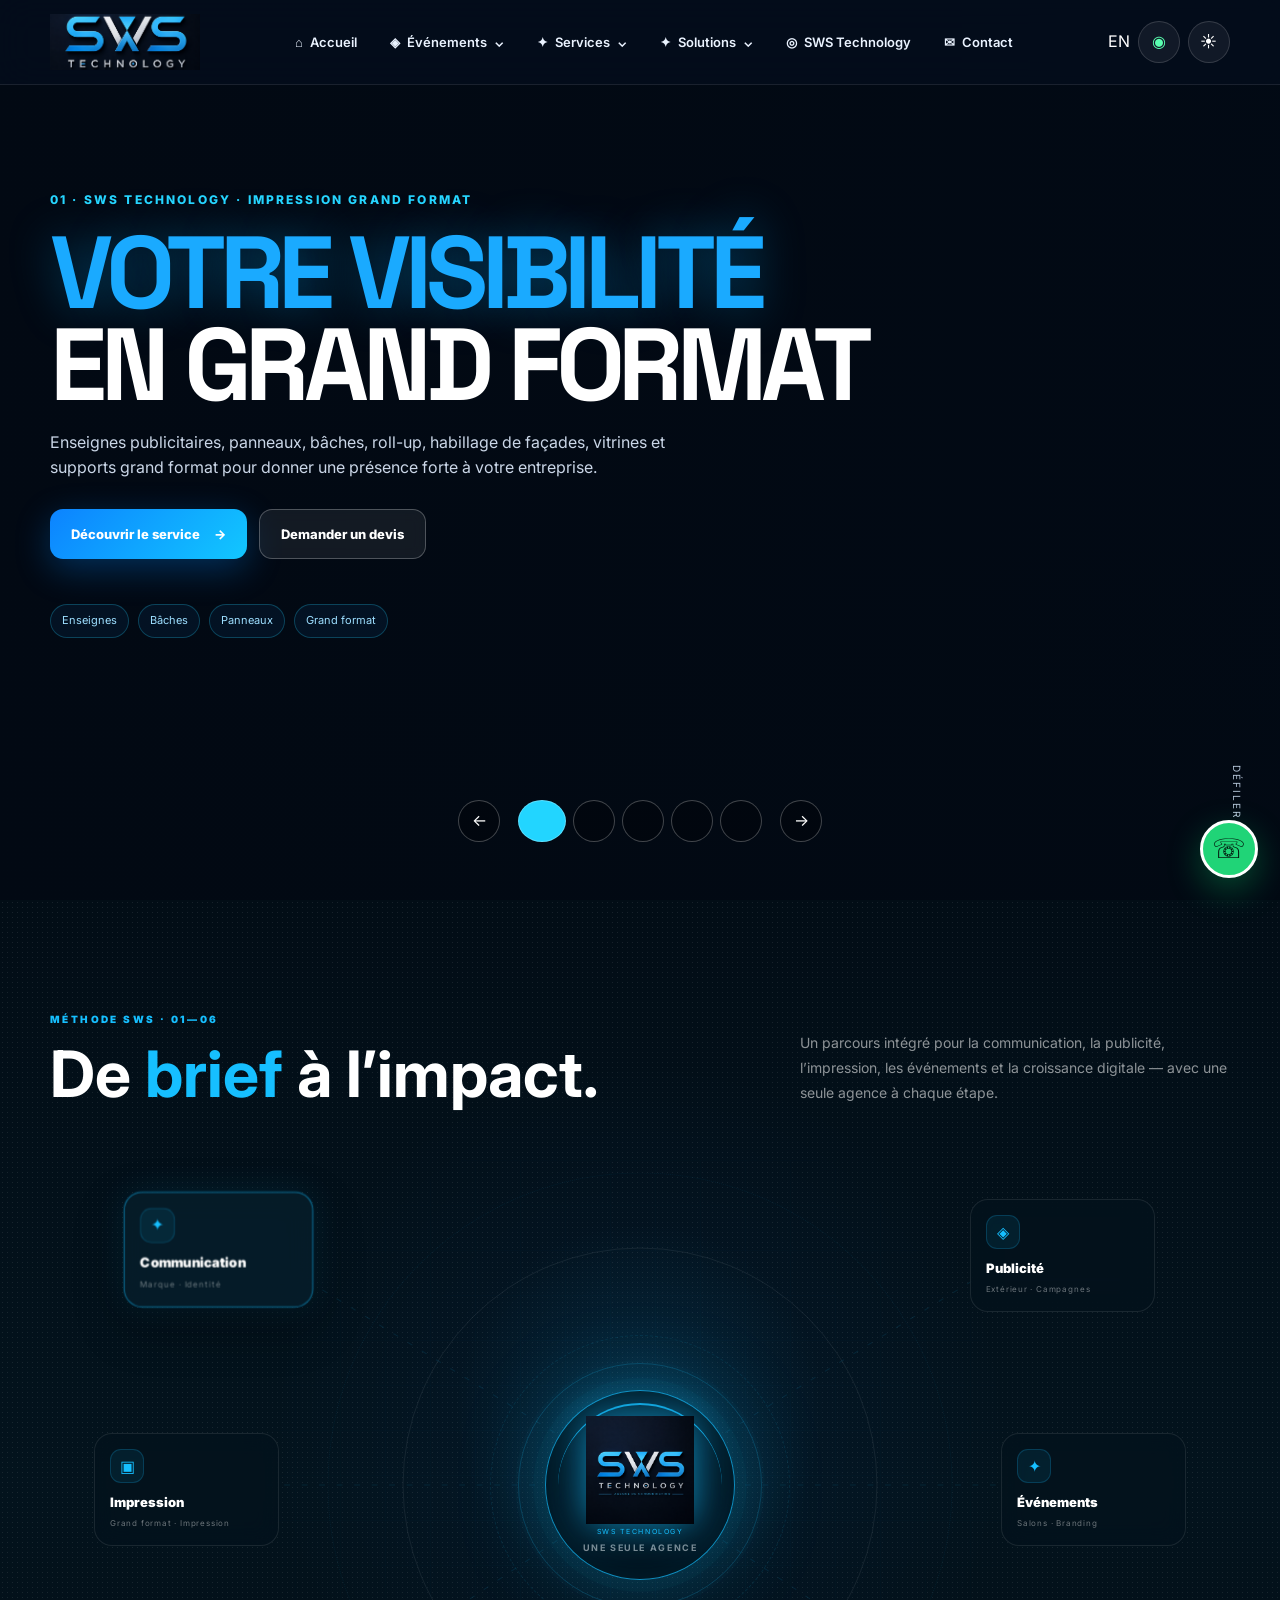
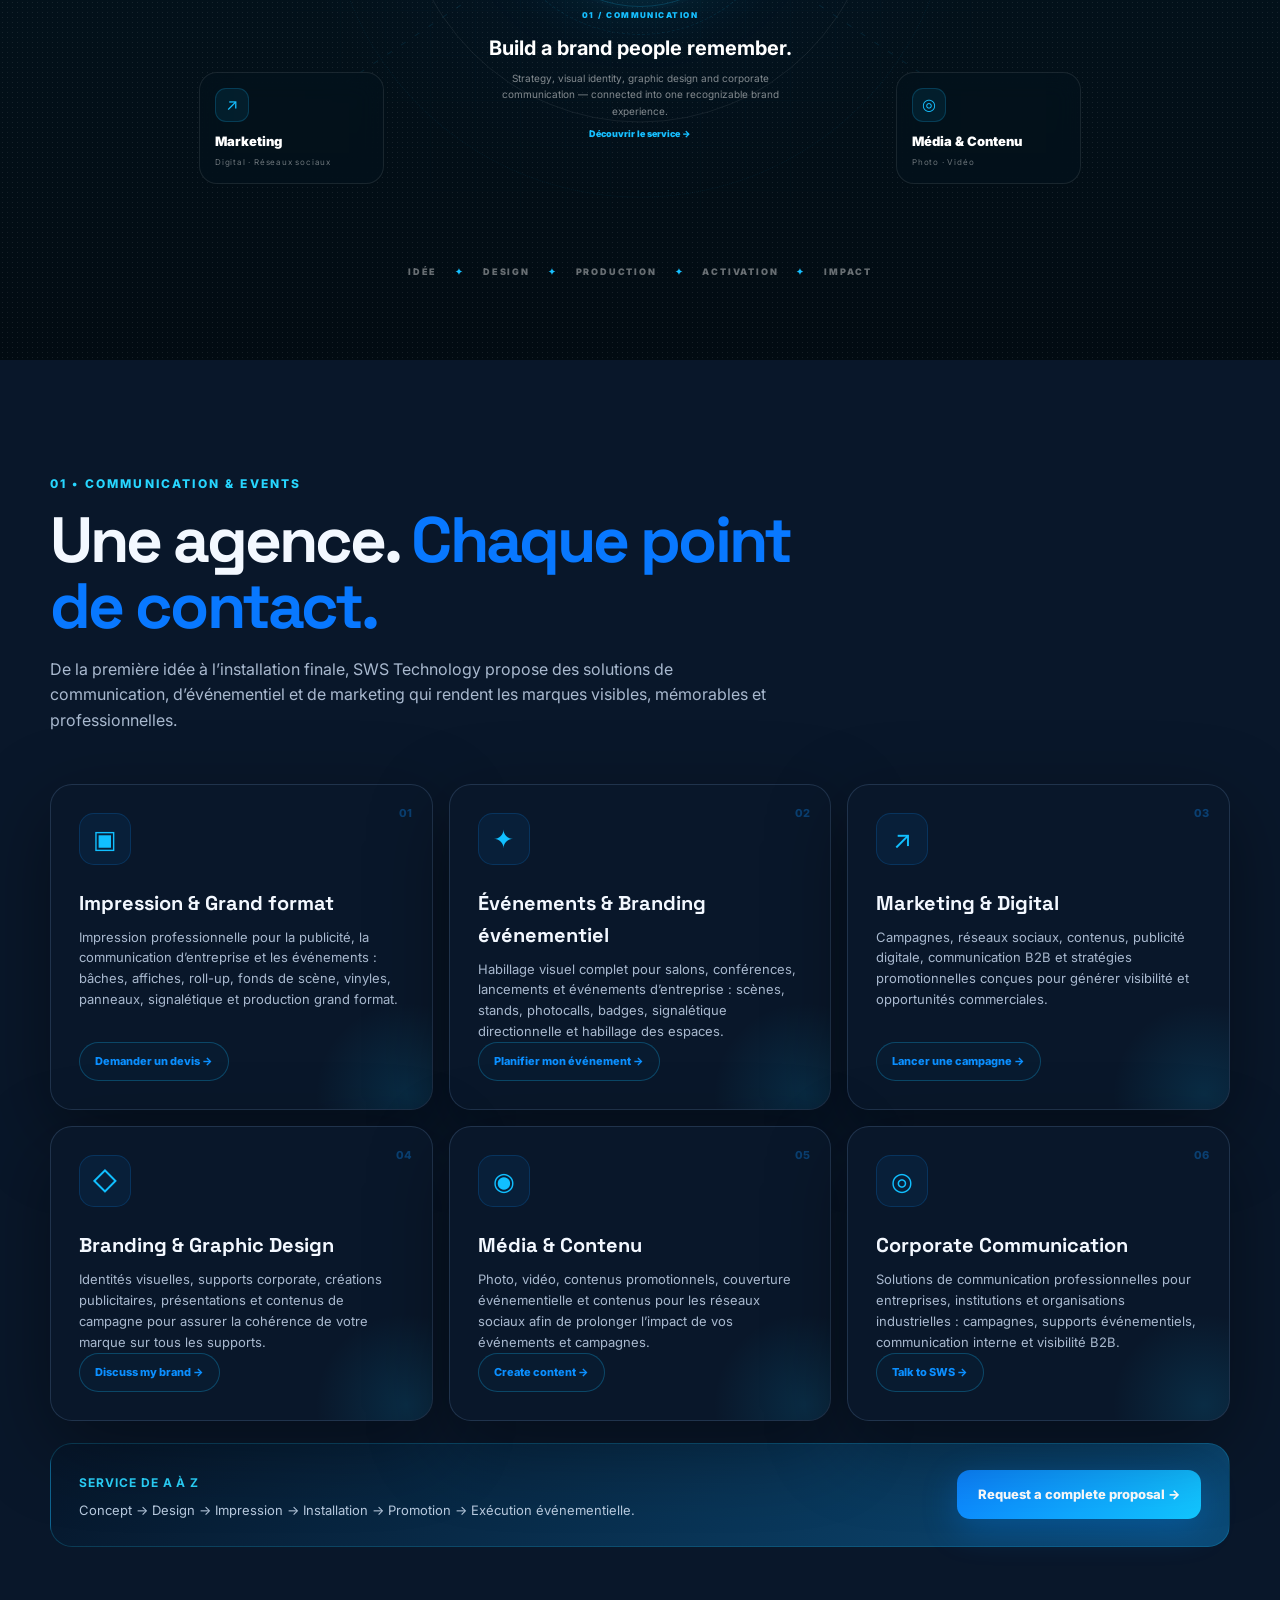
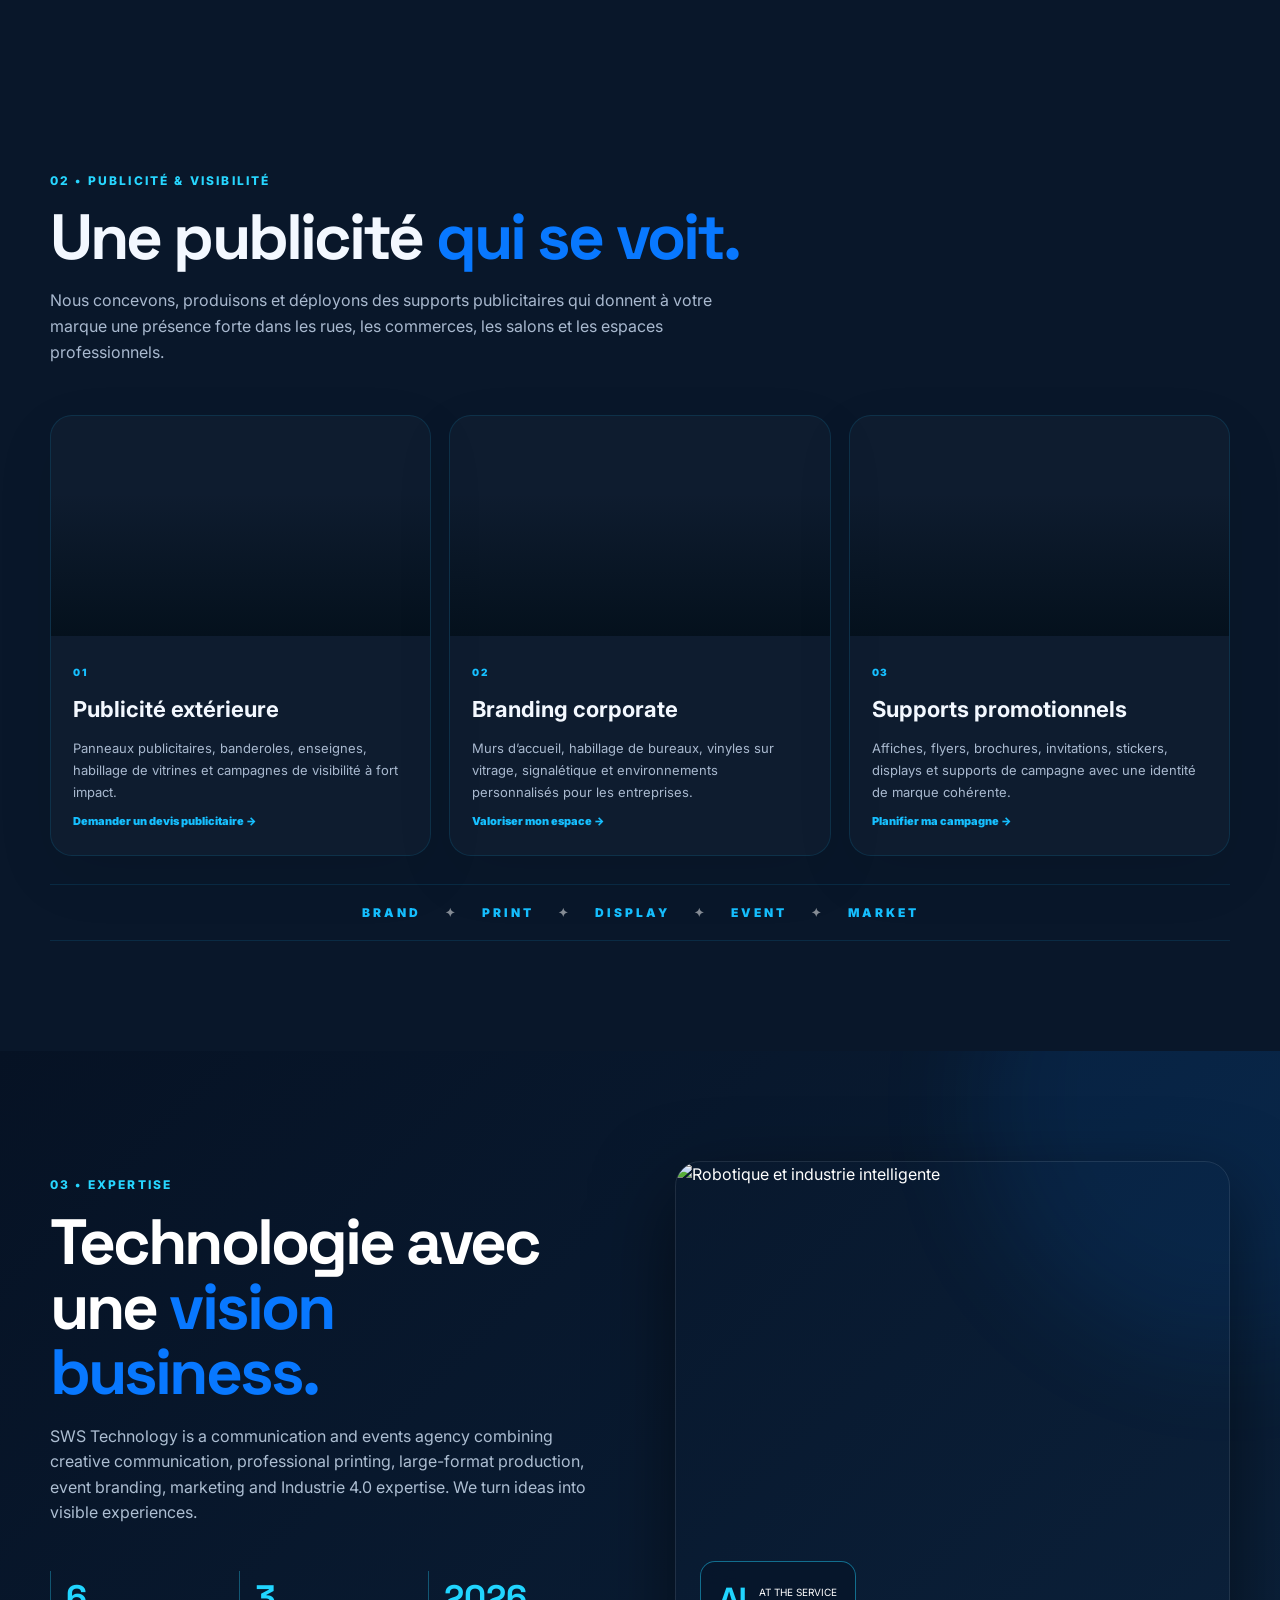
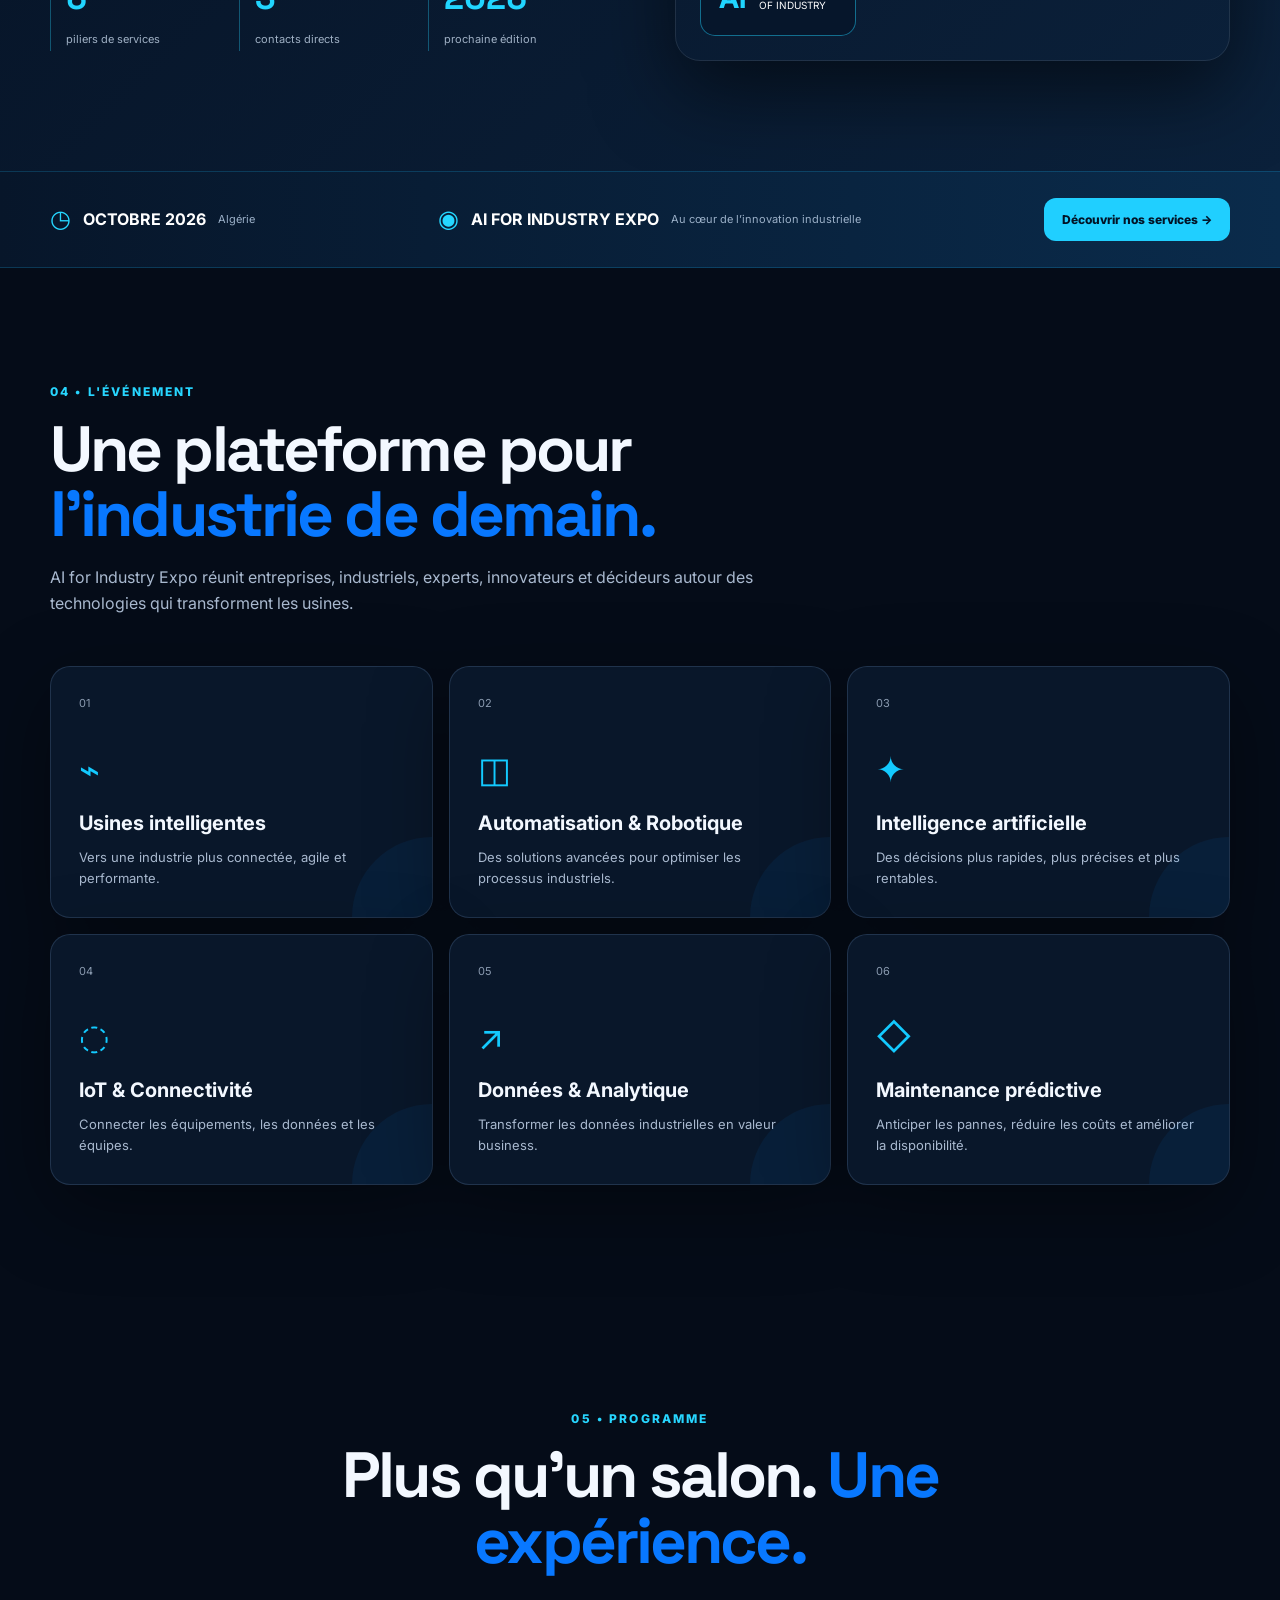
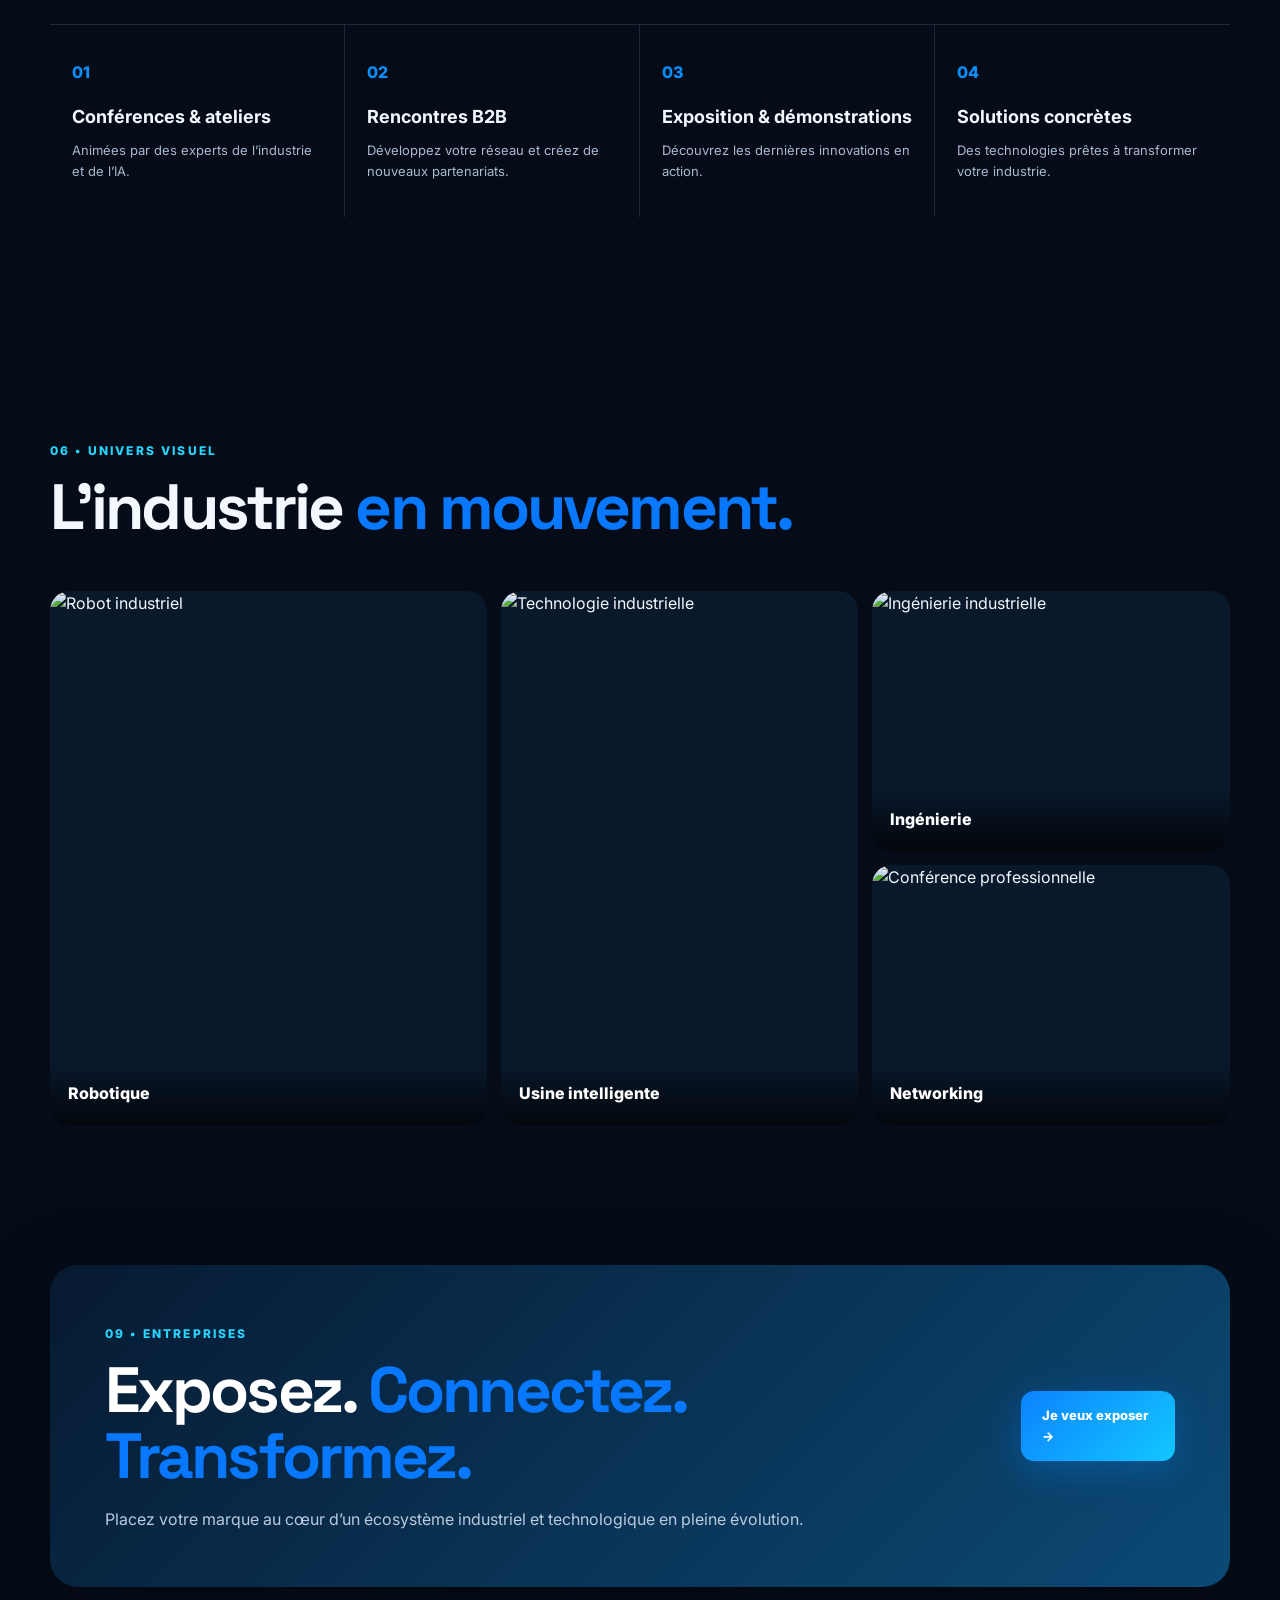
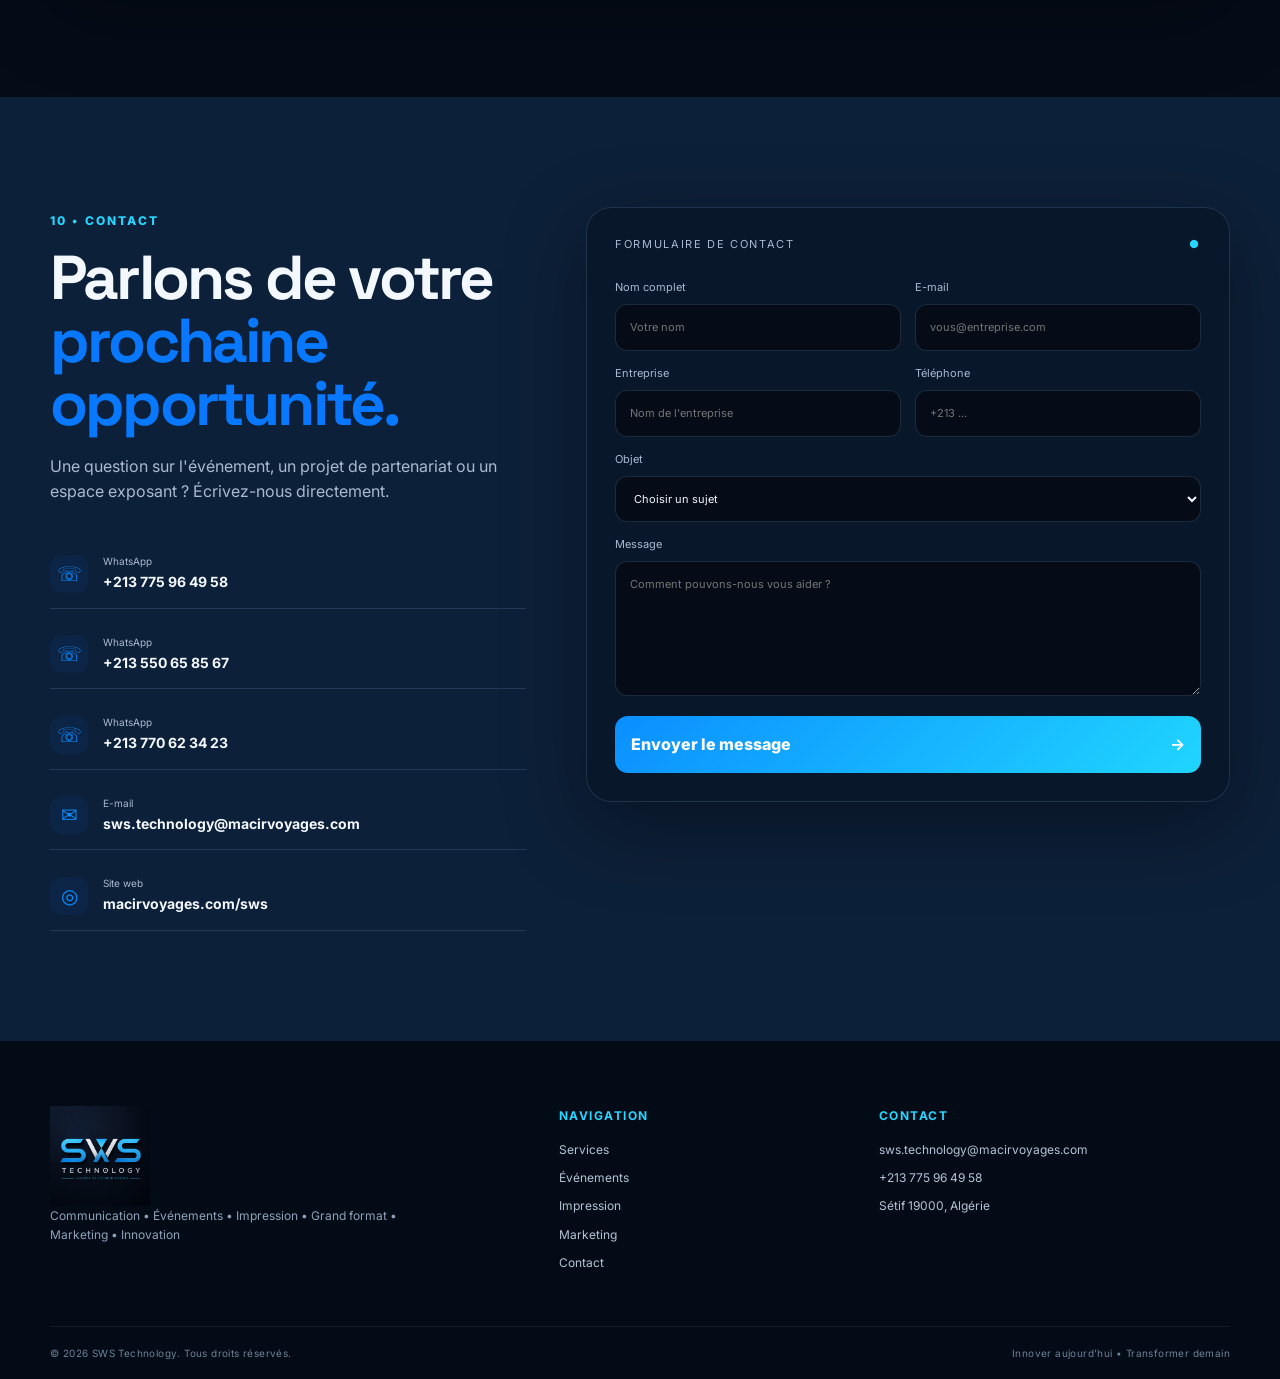
==== commit 1746eb7c: "Add files via upload" ====
--- a/index.html
+++ b/index.html
@@ -158,65 +158,56 @@
   <div class="scroll-hint">DÉFILER <span>↓</span></div>
 </section>
 
-    <section class="event-strip">
-      <div class="container event-strip-inner">
-        <div><span class="strip-icon">◷</span><b>OCTOBRE 2026</b><small>Algérie</small></div>
-        <div><span class="strip-icon">◉</span><b>AI FOR INDUSTRY EXPO</b><small>Au cœur de l’innovation industrielle</small></div>
-        <a class="strip-cta" href="#communication">Découvrir nos services →</a>
-      </div>
-    </section>
-
-    <section class="section" id="expo">
-      <div class="container">
-        <div class="section-heading">
-          <span class="section-kicker">01 • L'ÉVÉNEMENT</span>
-          <h2>Une plateforme pour <em>l'industrie de demain.</em></h2>
-          <p>AI for Industry Expo réunit entreprises, industriels, experts, innovateurs et décideurs autour des technologies qui transforment les usines.</p>
-        </div>
-
-        <div class="feature-grid">
-          <article class="feature-card large">
-            <div class="feature-number">01</div>
-            <div class="feature-icon">⌁</div>
-            <h3>Usines intelligentes</h3>
-            <p>Vers une industrie plus connectée, agile et performante.</p>
-          </article>
-          <article class="feature-card">
-            <div class="feature-number">02</div>
-            <div class="feature-icon">◫</div>
-            <h3>Automatisation & Robotique</h3>
-            <p>Des solutions avancées pour optimiser les processus industriels.</p>
-          </article>
-          <article class="feature-card">
-            <div class="feature-number">03</div>
-            <div class="feature-icon">✦</div>
-            <h3>Intelligence artificielle</h3>
-            <p>Des décisions plus rapides, plus précises et plus rentables.</p>
-          </article>
-          <article class="feature-card">
-            <div class="feature-number">04</div>
-            <div class="feature-icon">◌</div>
-            <h3>IoT & Connectivité</h3>
-            <p>Connecter les équipements, les données et les équipes.</p>
-          </article>
-          <article class="feature-card">
-            <div class="feature-number">05</div>
-            <div class="feature-icon">↗</div>
-            <h3>Données & Analytique</h3>
-            <p>Transformer les données industrielles en valeur business.</p>
-          </article>
-          <article class="feature-card">
-            <div class="feature-number">06</div>
-            <div class="feature-icon">◇</div>
-            <h3>Maintenance prédictive</h3>
-            <p>Anticiper les pannes, réduire les coûts et améliorer la disponibilité.</p>
-          </article>
-        </div>
-      </div>
-    </section>
-
-
-    <section class="section services-agency" id="communication">
+   
+<section class="sws-process sws-service-constellation" id="process">
+  <div class="process-noise"></div>
+  <div class="container">
+    <div class="process-head">
+      <div>
+        <span class="process-kicker">MÉTHODE SWS · 01—06</span>
+        <h2>De <em>brief</em> à l’impact.</h2>
+      </div>
+      <p>Un parcours intégré pour la communication, la publicité, l’impression, les événements et la croissance digitale — avec une seule agence à chaque étape.</p>
+    </div>
+
+    <div class="constellation" aria-label="SWS agency services">
+      <div class="constellation-grid"></div>
+      <div class="constellation-ring r1"></div>
+      <div class="constellation-ring r2"></div>
+      <div class="constellation-ring r3"></div>
+
+      <svg class="constellation-lines" viewBox="0 0 900 650" preserveAspectRatio="none" aria-hidden="true">
+        <path d="M450 325 L150 110 M450 325 L750 110 M450 325 L105 325 M450 325 L795 325 M450 325 L175 540 M450 325 L725 540"/>
+      </svg>
+
+      <div class="constellation-core">
+        <span class="core-halo"></span>
+        <span class="core-scan"></span>
+        <img src="assets/logo.png" alt="SWS Technology">
+        <small>SWS TECHNOLOGY</small>
+        <b>UNE SEULE AGENCE</b>
+      </div>
+
+      <button class="service-node node-1 active" data-service="communication" type="button"><i>✦</i><span>Communication</span><small>Marque · Identité</small></button>
+      <button class="service-node node-2" data-service="advertising" type="button"><i>◈</i><span>Publicité</span><small>Extérieur · Campagnes</small></button>
+      <button class="service-node node-3" data-service="printing" type="button"><i>▣</i><span>Impression</span><small>Grand format · Impression</small></button>
+      <button class="service-node node-4" data-service="events" type="button"><i>✦</i><span>Événements</span><small>Salons · Branding</small></button>
+      <button class="service-node node-5" data-service="marketing" type="button"><i>↗</i><span>Marketing</span><small>Digital · Réseaux sociaux</small></button>
+      <button class="service-node node-6" data-service="content" type="button"><i>◎</i><span>Média & Contenu</span><small>Photo · Vidéo</small></button>
+
+      <div class="constellation-info">
+        <span id="constellationKicker">01 / COMMUNICATION</span>
+        <h3 id="constellationTitle">Construisez une marque dont on se souvient.</h3>
+        <p id="constellationCopy">Stratégie, identité visuelle, design graphique et communication corporate — réunis dans une expérience de marque cohérente.</p>
+        <a id="constellationLink" href="#communication">Découvrir le service →</a>
+      </div>
+    </div>
+
+    <div class="process-services"><span>IDÉE</span><i>✦</i><span>DESIGN</span><i>✦</i><span>PRODUCTION</span><i>✦</i><span>ACTIVATION</span><i>✦</i><span>IMPACT</span></div>
+  </div>
+</section>
+
+ <section class="section services-agency" id="communication">
       <div class="container">
         <div class="section-heading">
           <span class="section-kicker">01 • COMMUNICATION & EVENTS</span>
@@ -267,11 +258,10 @@
         </div>
       </div>
     </section>
-
 <section class="section advertising-showcase" id="advertising">
   <div class="container">
     <div class="section-heading">
-      <span class="section-kicker">01A • PUBLICITÉ & VISIBILITÉ</span>
+      <span class="section-kicker">02 • PUBLICITÉ & VISIBILITÉ</span>
       <h2>Une publicité <em>qui se voit.</em></h2>
       <p>Nous concevons, produisons et déployons des supports publicitaires qui donnent à votre marque une présence forte dans les rues, les commerces, les salons et les espaces professionnels.</p>
     </div>
@@ -292,11 +282,10 @@
     <div class="ad-marquee"><span>BRAND</span><i>✦</i><span>PRINT</span><i>✦</i><span>DISPLAY</span><i>✦</i><span>EVENT</span><i>✦</i><span>MARKET</span></div>
   </div>
 </section>
-
-    <section class="section dark-section" id="solutions">
+<section class="section dark-section" id="solutions">
       <div class="container split-section">
         <div class="split-copy">
-          <span class="section-kicker">02 • EXPERTISE</span>
+          <span class="section-kicker">03 • EXPERTISE</span>
           <h2>Technologie avec une <em>vision business.</em></h2>
           <p>SWS Technology is a communication and events agency combining creative communication, professional printing, large-format production, event branding, marketing and Industrie 4.0 expertise. We turn ideas into visible experiences.</p>
           <div class="stats">
@@ -311,11 +300,66 @@
         </div>
       </div>
     </section>
+ <section class="event-strip">
+      <div class="container event-strip-inner">
+        <div><span class="strip-icon">◷</span><b>OCTOBRE 2026</b><small>Algérie</small></div>
+        <div><span class="strip-icon">◉</span><b>AI FOR INDUSTRY EXPO</b><small>Au cœur de l’innovation industrielle</small></div>
+        <a class="strip-cta" href="#communication">Découvrir nos services →</a>
+      </div>
+    </section>	
+    <section class="section" id="expo">
+      <div class="container">
+        <div class="section-heading">
+          <span class="section-kicker">04 • L'ÉVÉNEMENT</span>
+          <h2>Une plateforme pour <em>l'industrie de demain.</em></h2>
+          <p>AI for Industry Expo réunit entreprises, industriels, experts, innovateurs et décideurs autour des technologies qui transforment les usines.</p>
+        </div>
+
+        <div class="feature-grid">
+          <article class="feature-card large">
+            <div class="feature-number">01</div>
+            <div class="feature-icon">⌁</div>
+            <h3>Usines intelligentes</h3>
+            <p>Vers une industrie plus connectée, agile et performante.</p>
+          </article>
+          <article class="feature-card">
+            <div class="feature-number">02</div>
+            <div class="feature-icon">◫</div>
+            <h3>Automatisation & Robotique</h3>
+            <p>Des solutions avancées pour optimiser les processus industriels.</p>
+          </article>
+          <article class="feature-card">
+            <div class="feature-number">03</div>
+            <div class="feature-icon">✦</div>
+            <h3>Intelligence artificielle</h3>
+            <p>Des décisions plus rapides, plus précises et plus rentables.</p>
+          </article>
+          <article class="feature-card">
+            <div class="feature-number">04</div>
+            <div class="feature-icon">◌</div>
+            <h3>IoT & Connectivité</h3>
+            <p>Connecter les équipements, les données et les équipes.</p>
+          </article>
+          <article class="feature-card">
+            <div class="feature-number">05</div>
+            <div class="feature-icon">↗</div>
+            <h3>Données & Analytique</h3>
+            <p>Transformer les données industrielles en valeur business.</p>
+          </article>
+          <article class="feature-card">
+            <div class="feature-number">06</div>
+            <div class="feature-icon">◇</div>
+            <h3>Maintenance prédictive</h3>
+            <p>Anticiper les pannes, réduire les coûts et améliorer la disponibilité.</p>
+          </article>
+        </div>
+      </div>
+    </section>
 
     <section class="section" id="programme">
       <div class="container">
         <div class="section-heading centered">
-          <span class="section-kicker">03 • PROGRAMME</span>
+          <span class="section-kicker">05 • PROGRAMME</span>
           <h2>Plus qu’un salon. <em>Une expérience.</em></h2>
         </div>
         <div class="timeline">
@@ -330,7 +374,7 @@
     <section class="gallery-section section" id="gallery">
       <div class="container">
         <div class="section-heading">
-          <span class="section-kicker">04 • UNIVERS VISUEL</span>
+          <span class="section-kicker">06 • UNIVERS VISUEL</span>
           <h2>L'industrie <em>en mouvement.</em></h2>
         </div>
         <div class="gallery-grid">
@@ -345,7 +389,7 @@
     <section class="partners section" id="exposants">
       <div class="container partner-box">
         <div>
-          <span class="section-kicker">05 • ENTREPRISES</span>
+          <span class="section-kicker">09 • ENTREPRISES</span>
           <h2>Exposez. <em>Connectez. Transformez.</em></h2>
           <p>Placez votre marque au cœur d’un écosystème industriel et technologique en pleine évolution.</p>
         </div>
@@ -356,7 +400,7 @@
     <section class="contact-section section" id="contact">
       <div class="container contact-grid">
         <div class="contact-info">
-          <span class="section-kicker">06 • CONTACT</span>
+          <span class="section-kicker">10 • CONTACT</span>
           <h2>Parlons de votre <em>prochaine opportunité.</em></h2>
           <p>Une question sur l'événement, un projet de partenariat ou un espace exposant ? Écrivez-nous directement.</p>
 
@@ -398,53 +442,6 @@
   <a class="floating-wa" href="https://wa.me/213775964958?text=Bonjour%20SWS%20Technology%2C%20je%20souhaite%20avoir%20un%20devis%20pour%20un%20service%20de%20communication%2C%20evenement%2C%20impression%20ou%20marketing." target="_blank" rel="noopener" aria-label="Contacter SWS Technology sur WhatsApp">☏</a>
 
   
-<section class="sws-process sws-service-constellation" id="process">
-  <div class="process-noise"></div>
-  <div class="container">
-    <div class="process-head">
-      <div>
-        <span class="process-kicker">MÉTHODE SWS · 01—06</span>
-        <h2>De <em>brief</em> à l’impact.</h2>
-      </div>
-      <p>Un parcours intégré pour la communication, la publicité, l’impression, les événements et la croissance digitale — avec une seule agence à chaque étape.</p>
-    </div>
-
-    <div class="constellation" aria-label="SWS agency services">
-      <div class="constellation-grid"></div>
-      <div class="constellation-ring r1"></div>
-      <div class="constellation-ring r2"></div>
-      <div class="constellation-ring r3"></div>
-
-      <svg class="constellation-lines" viewBox="0 0 900 650" preserveAspectRatio="none" aria-hidden="true">
-        <path d="M450 325 L150 110 M450 325 L750 110 M450 325 L105 325 M450 325 L795 325 M450 325 L175 540 M450 325 L725 540"/>
-      </svg>
-
-      <div class="constellation-core">
-        <span class="core-halo"></span>
-        <span class="core-scan"></span>
-        <img src="assets/logo.png" alt="SWS Technology">
-        <small>SWS TECHNOLOGY</small>
-        <b>UNE SEULE AGENCE</b>
-      </div>
-
-      <button class="service-node node-1 active" data-service="communication" type="button"><i>✦</i><span>Communication</span><small>Marque · Identité</small></button>
-      <button class="service-node node-2" data-service="advertising" type="button"><i>◈</i><span>Publicité</span><small>Extérieur · Campagnes</small></button>
-      <button class="service-node node-3" data-service="printing" type="button"><i>▣</i><span>Impression</span><small>Grand format · Impression</small></button>
-      <button class="service-node node-4" data-service="events" type="button"><i>✦</i><span>Événements</span><small>Salons · Branding</small></button>
-      <button class="service-node node-5" data-service="marketing" type="button"><i>↗</i><span>Marketing</span><small>Digital · Réseaux sociaux</small></button>
-      <button class="service-node node-6" data-service="content" type="button"><i>◎</i><span>Média & Contenu</span><small>Photo · Vidéo</small></button>
-
-      <div class="constellation-info">
-        <span id="constellationKicker">01 / COMMUNICATION</span>
-        <h3 id="constellationTitle">Construisez une marque dont on se souvient.</h3>
-        <p id="constellationCopy">Stratégie, identité visuelle, design graphique et communication corporate — réunis dans une expérience de marque cohérente.</p>
-        <a id="constellationLink" href="#communication">Découvrir le service →</a>
-      </div>
-    </div>
-
-    <div class="process-services"><span>IDÉE</span><i>✦</i><span>DESIGN</span><i>✦</i><span>PRODUCTION</span><i>✦</i><span>ACTIVATION</span><i>✦</i><span>IMPACT</span></div>
-  </div>
-</section>
 
 <footer>
     <div class="container footer-main">
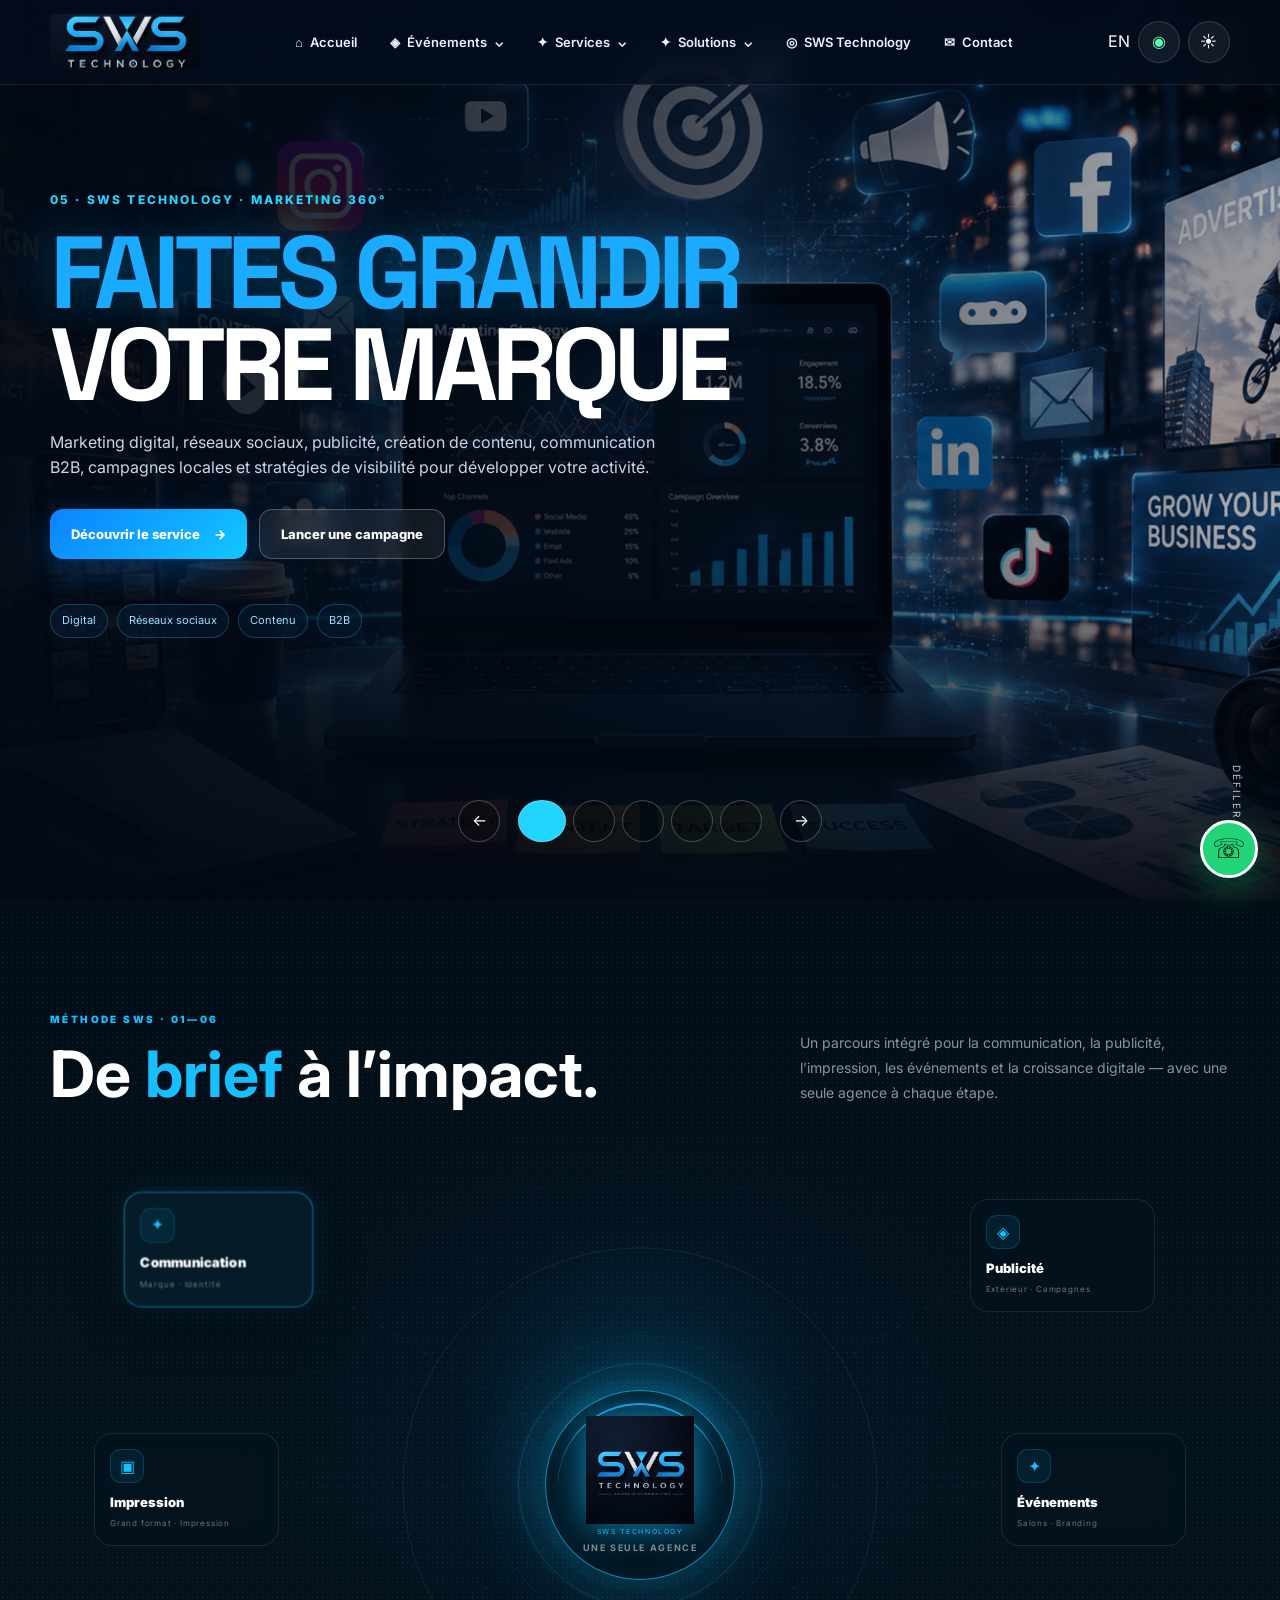
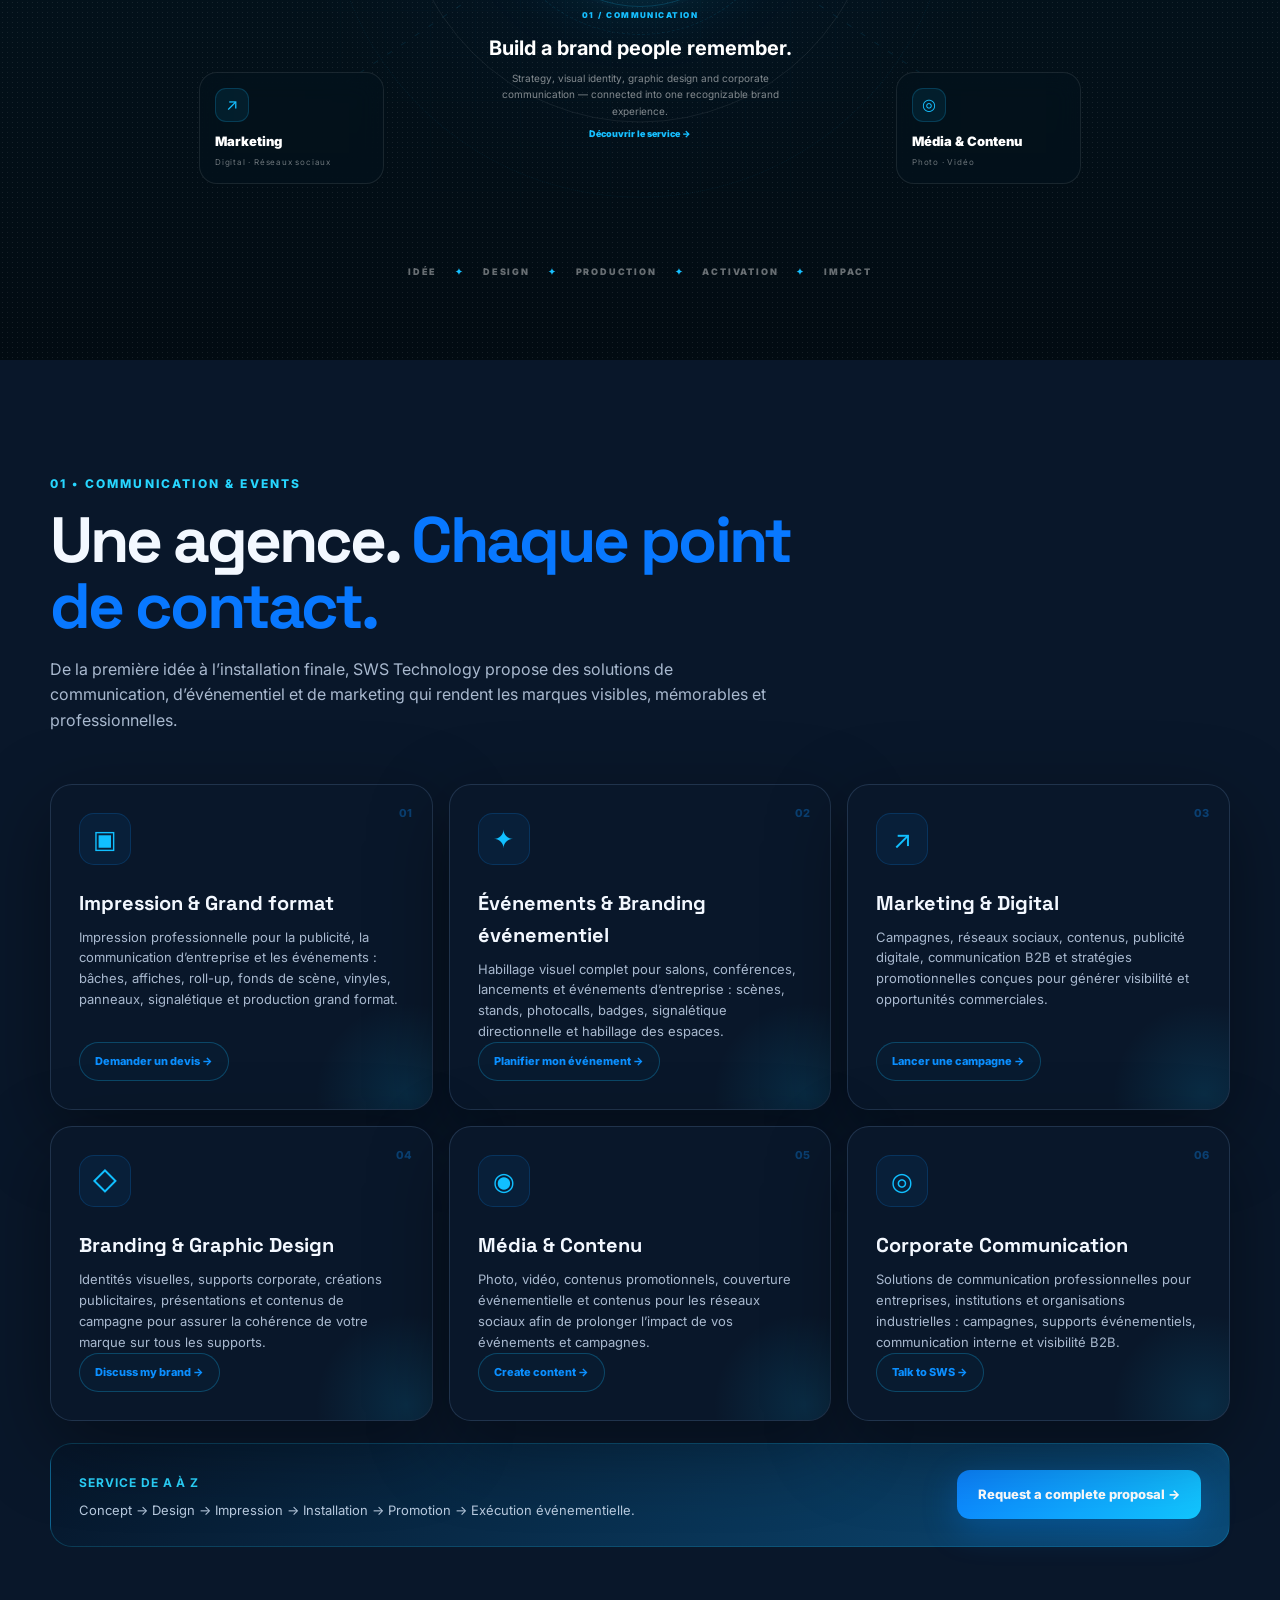
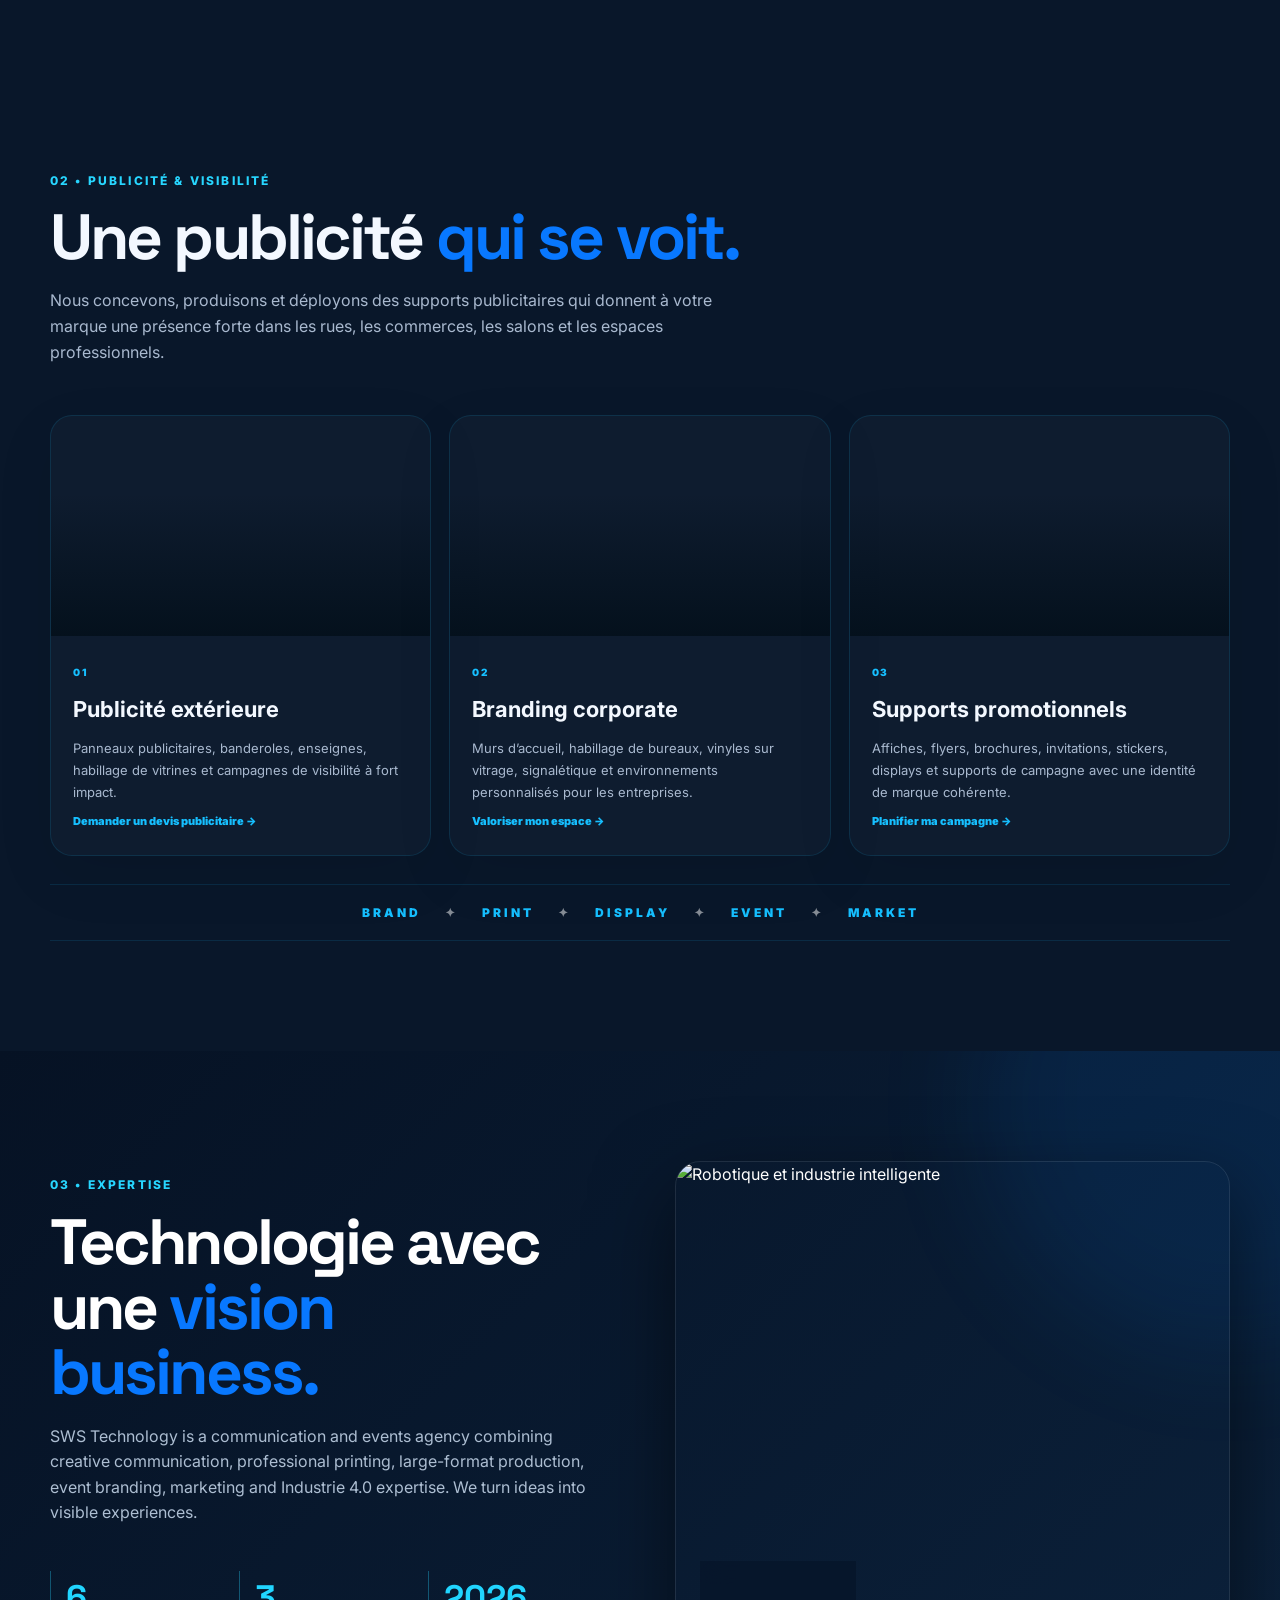
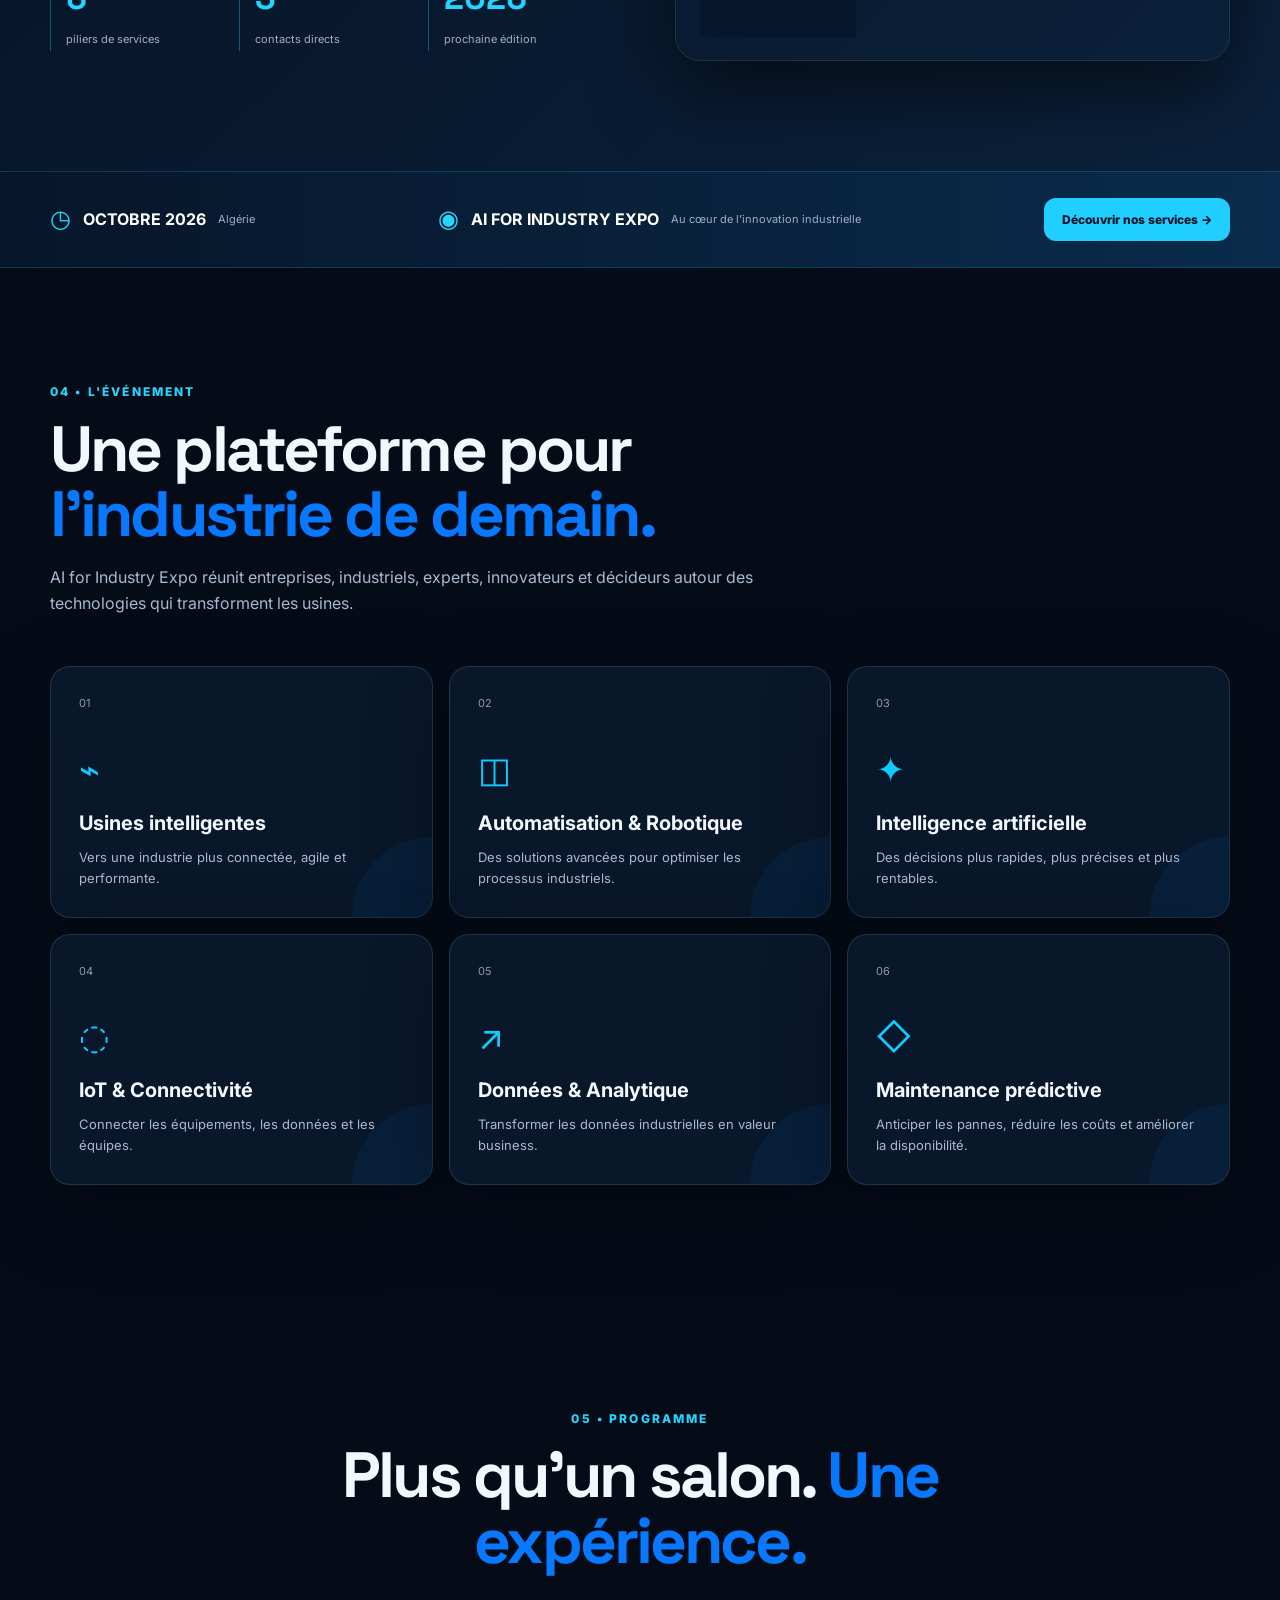
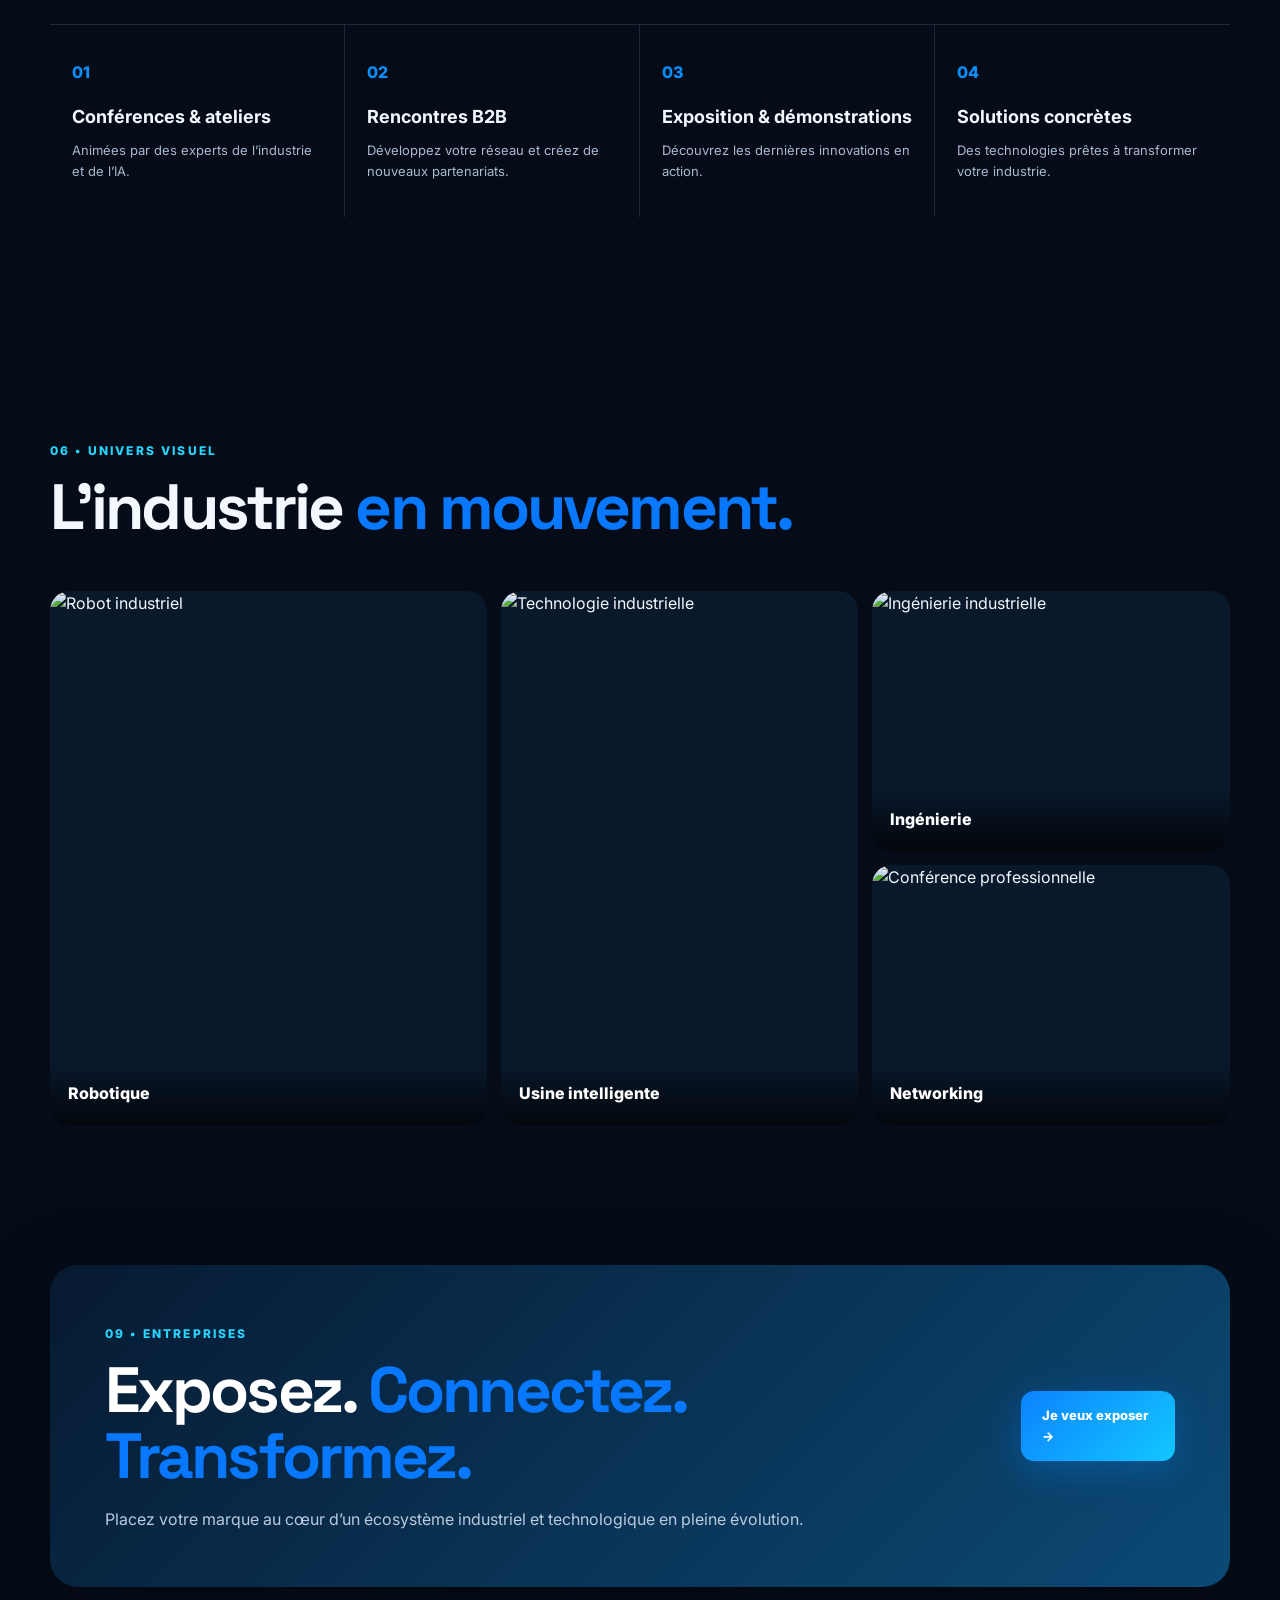
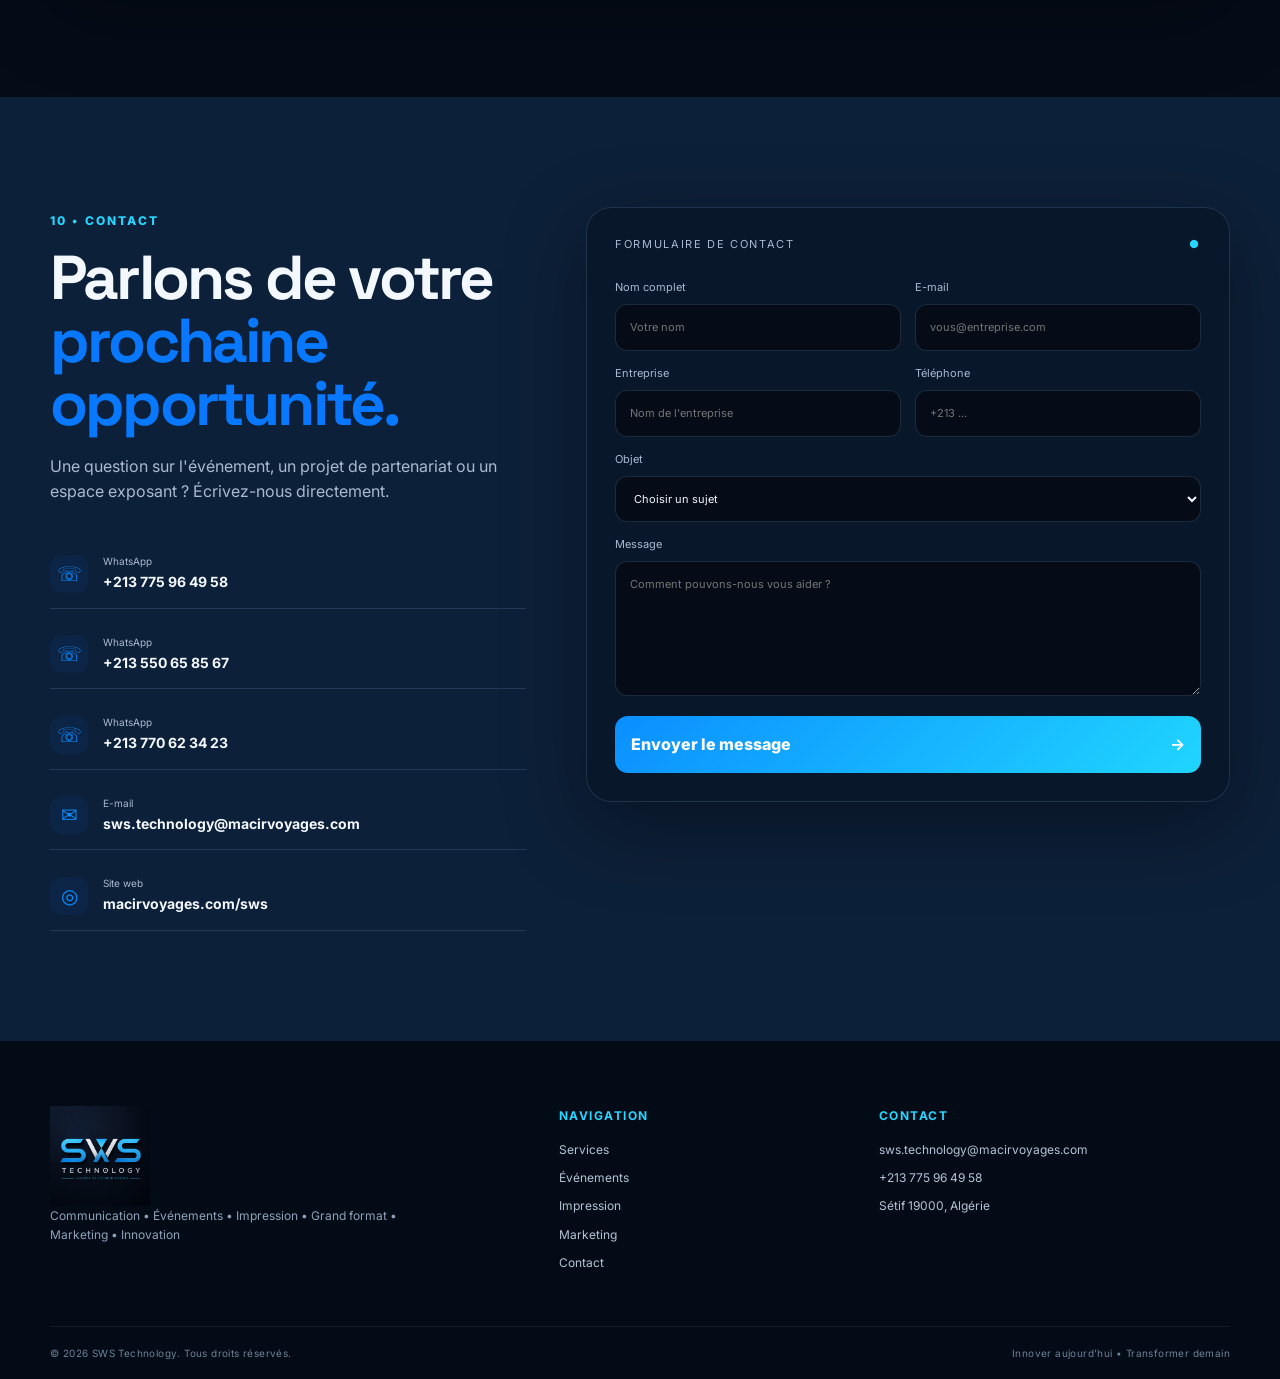
==== commit f03dcf12: "Add files via upload" ====
--- a/index.html
+++ b/index.html
@@ -73,7 +73,7 @@
     <section class="hero" id="home">
   <div class="hero-slider" id="heroSlider">
 
-    <article class="slide active" style="--bg:url('https://images.unsplash.com/photo-1561070791-2526d30994b5?auto=format&fit=crop&w=2200&q=88')">
+     <article class="slide active" style="--bg:url('./assets/img/slider1.png'); background-image:url('./assets/img/slider1.png');">
       <div class="hero-overlay"></div>
       <div class="container hero-content">
         <div class="eyebrow">01 · SWS TECHNOLOGY · IMPRESSION GRAND FORMAT</div>
@@ -88,7 +88,7 @@
       </div>
     </article>
 
-    <article class="slide" style="--bg:url('https://images.unsplash.com/photo-1600508774634-4e11d34730e2?auto=format&fit=crop&w=2200&q=88')">
+<article class="slide active" style="--bg:url('./assets/img/slider2.png'); background-image:url('./assets/img/slider2.png');">
       <div class="hero-overlay"></div>
       <div class="container hero-content">
         <div class="eyebrow">02 · SWS TECHNOLOGY · IMPRESSION &amp; BRANDING</div>
@@ -103,8 +103,8 @@
       </div>
     </article>
 
-    <article class="slide" style="--bg:url('https://images.unsplash.com/photo-1492684223066-81342ee5ff30?auto=format&fit=crop&w=2200&q=88')">
-      <div class="hero-overlay"></div>
+<article class="slide active" style="--bg:url('./assets/img/slider3.png'); background-image:url('./assets/img/slider3.png');"> 
+     <div class="hero-overlay"></div>
       <div class="container hero-content">
         <div class="eyebrow">03 · SWS TECHNOLOGY · ÉVÉNEMENTS &amp; MANIFESTATIONS</div>
         <h1><span>DES ÉVÉNEMENTS</span><br>QUI MARQUENT LES ESPRITS</h1>
@@ -118,7 +118,7 @@
       </div>
     </article>
 
-    <article class="slide" style="--bg:url('https://images.unsplash.com/photo-1556761175-b413da4baf72?auto=format&fit=crop&w=2200&q=88')">
+<article class="slide active" style="--bg:url('./assets/img/slider4.png'); background-image:url('./assets/img/slider4.png');">
       <div class="hero-overlay"></div>
       <div class="container hero-content">
         <div class="eyebrow">04 · SWS TECHNOLOGY · INVESTISSEMENT &amp; ACCOMPAGNEMENT</div>
@@ -133,7 +133,7 @@
       </div>
     </article>
 
-    <article class="slide" style="--bg:url('https://images.unsplash.com/photo-1533750349088-cd871a92f312?auto=format&fit=crop&w=2200&q=88')">
+<article class="slide active" style="--bg:url('./assets/img/slider5.png'); background-image:url('./assets/img/slider5.png');">
       <div class="hero-overlay"></div>
       <div class="container hero-content">
         <div class="eyebrow">05 · SWS TECHNOLOGY · MARKETING 360°</div>
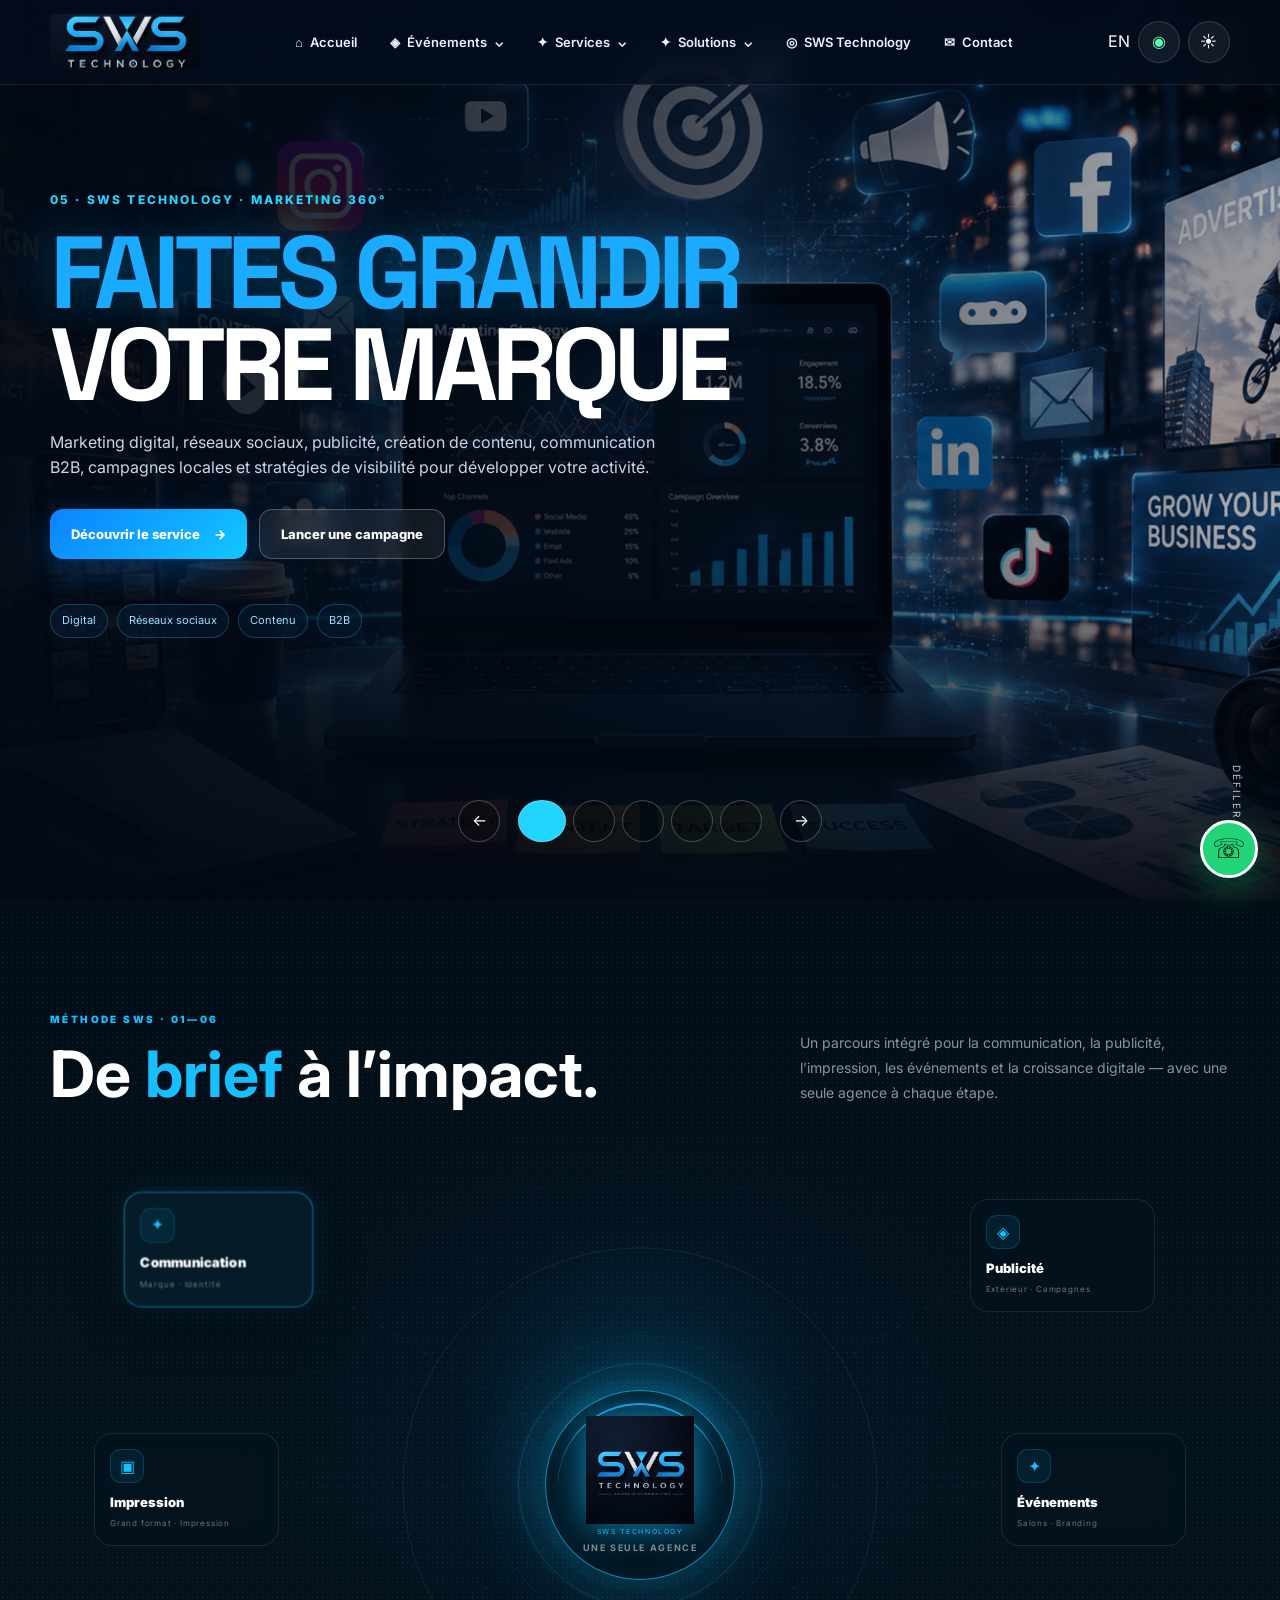
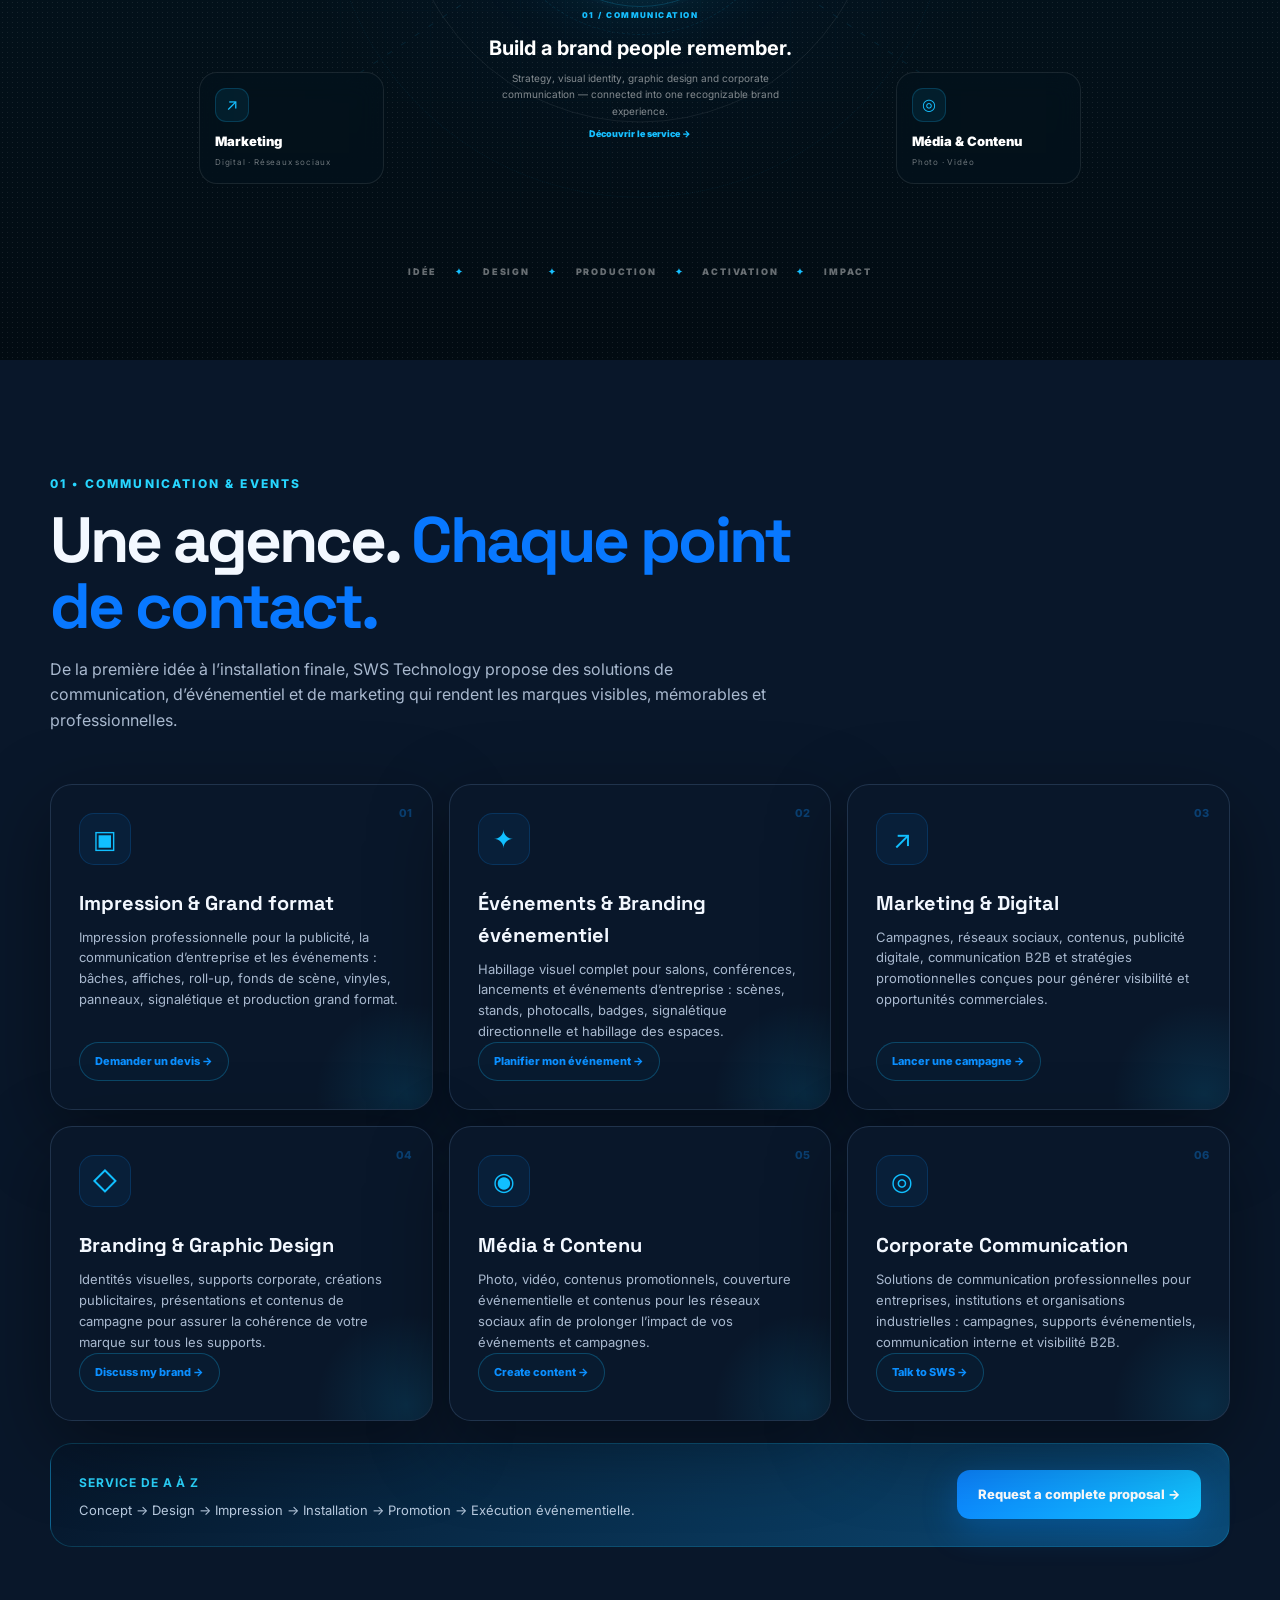
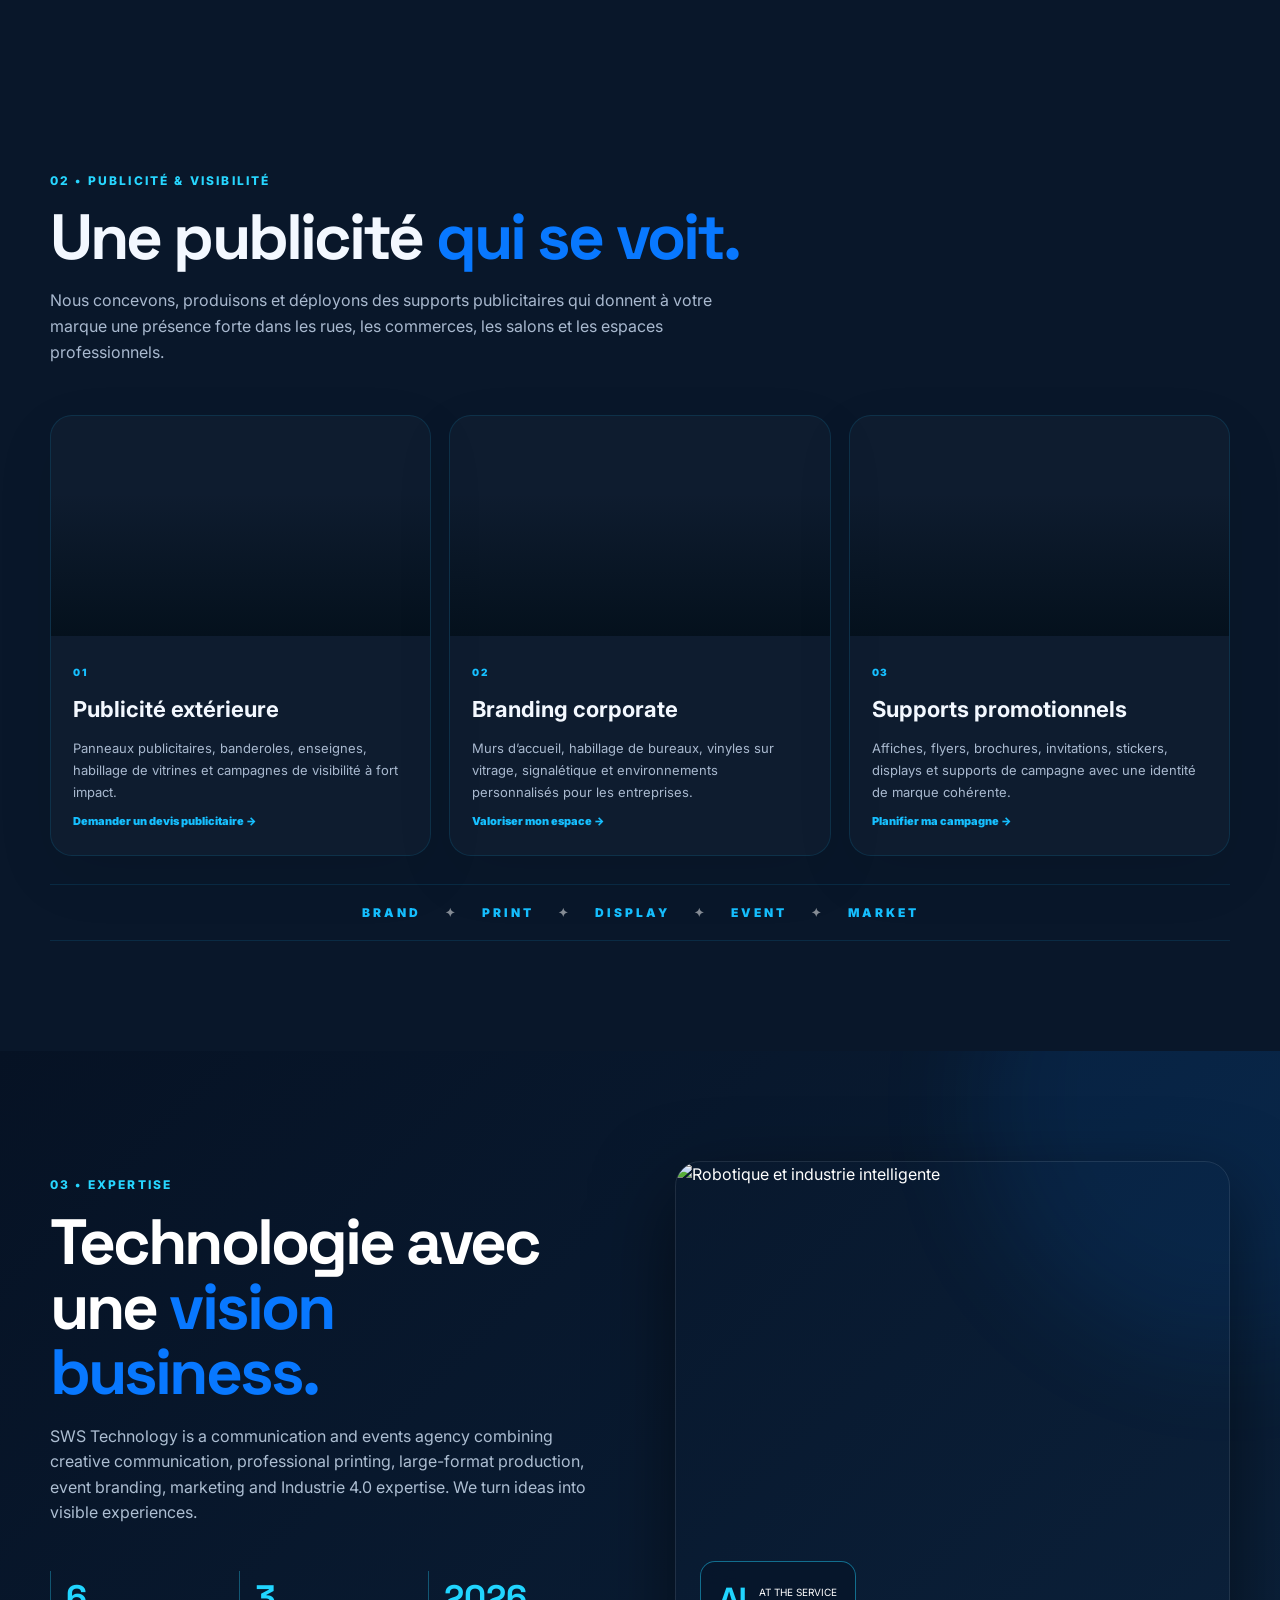
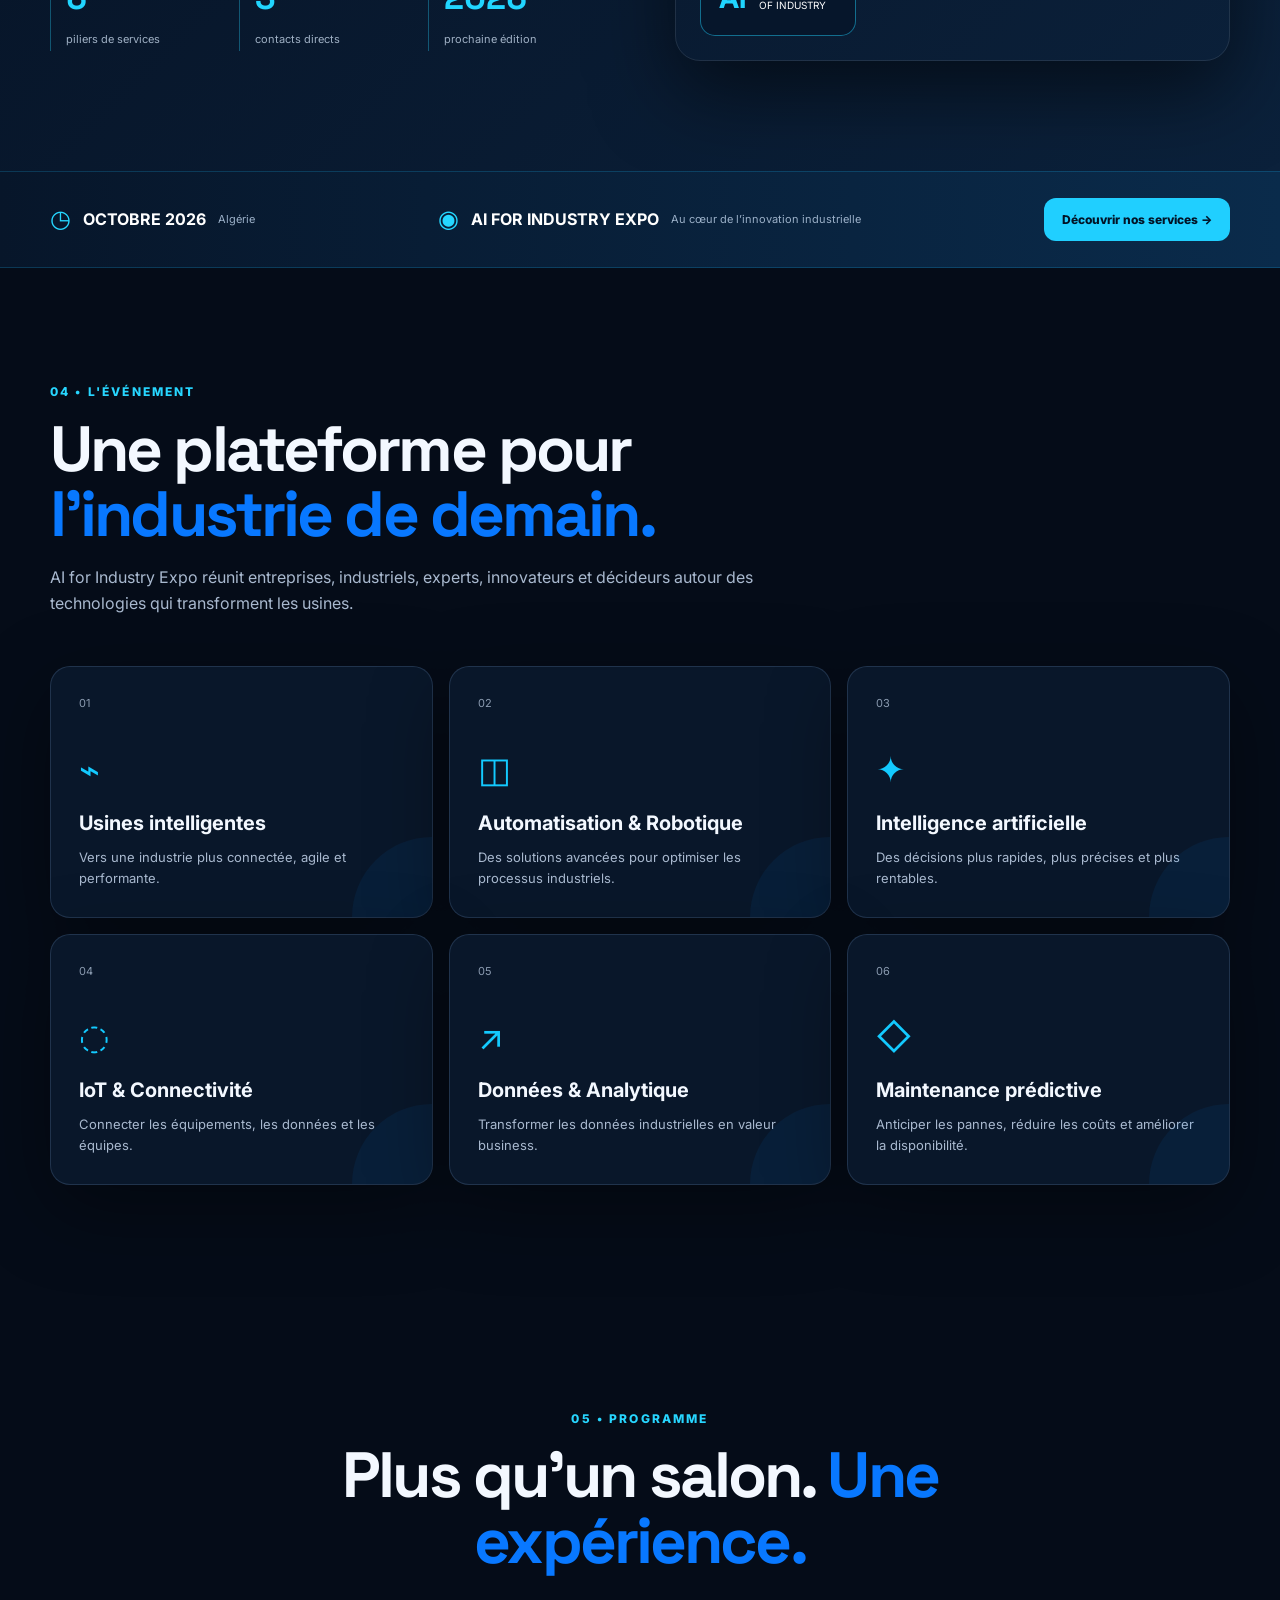
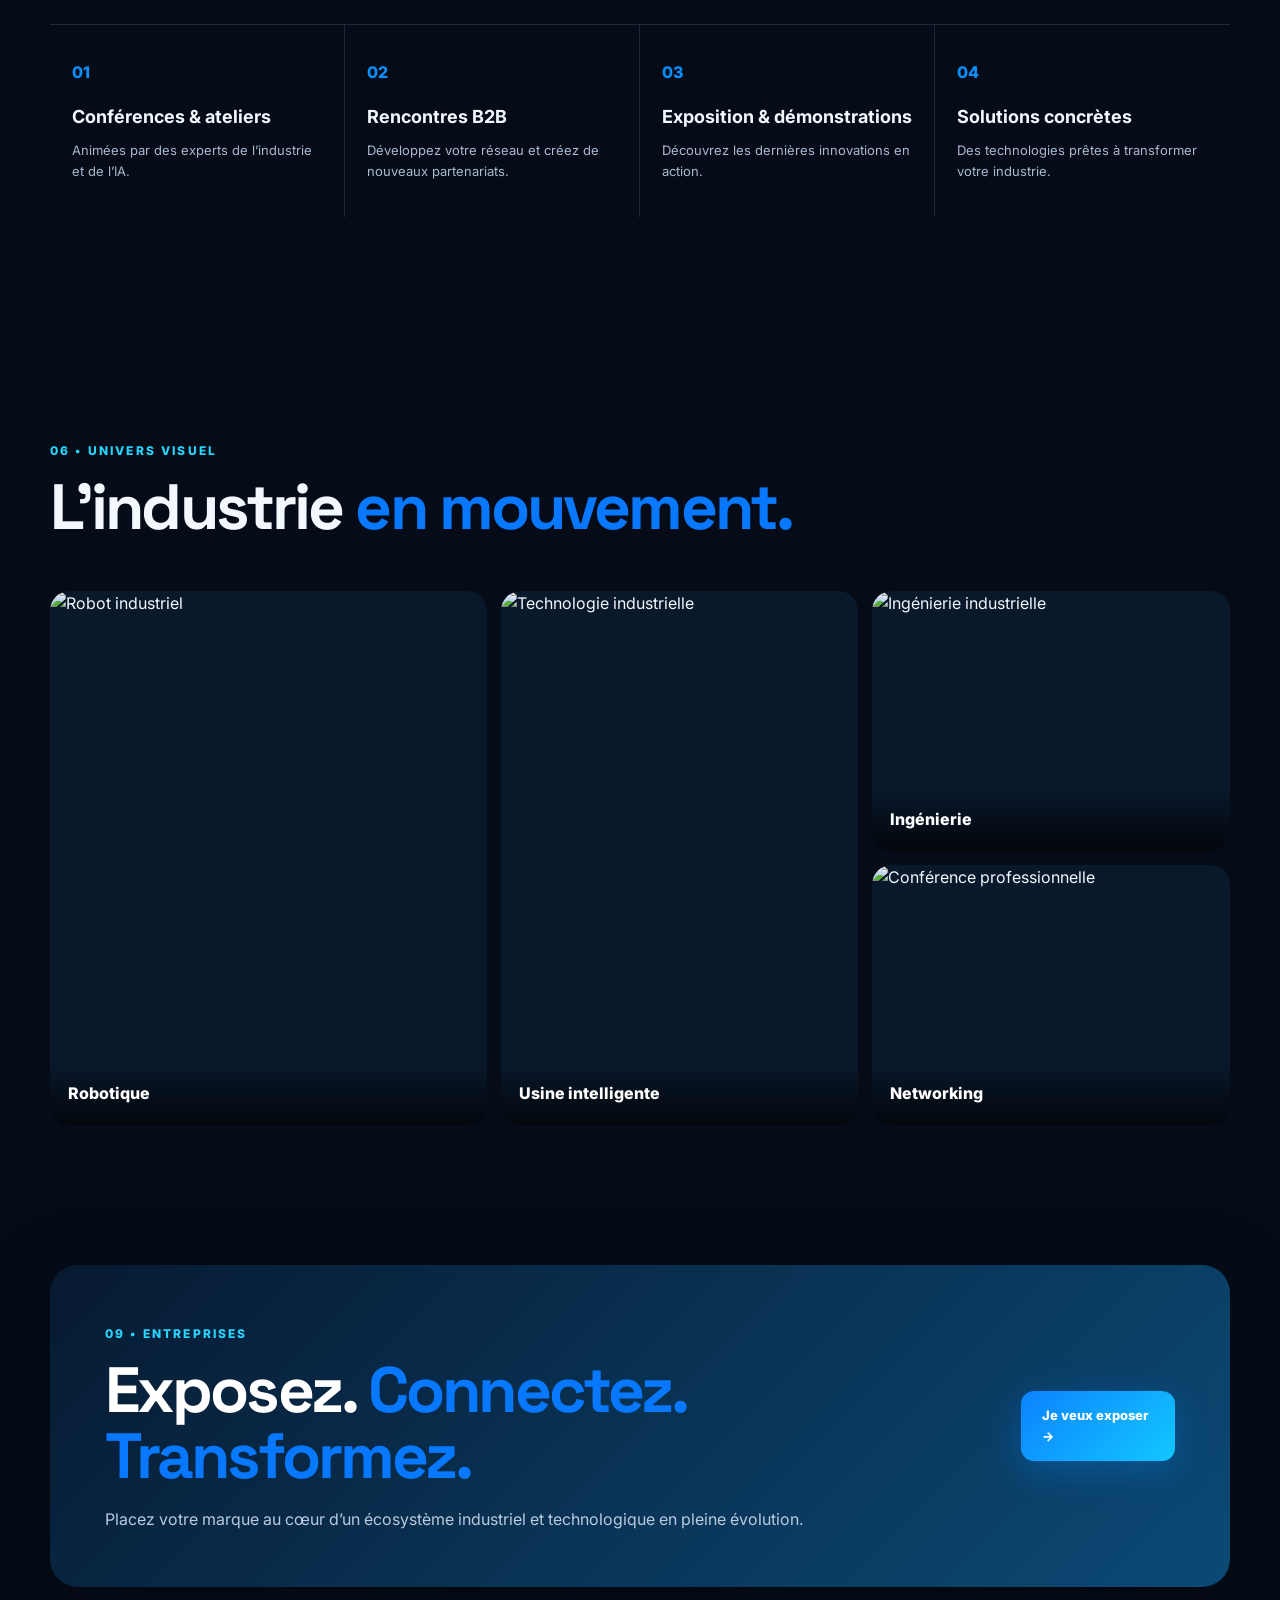
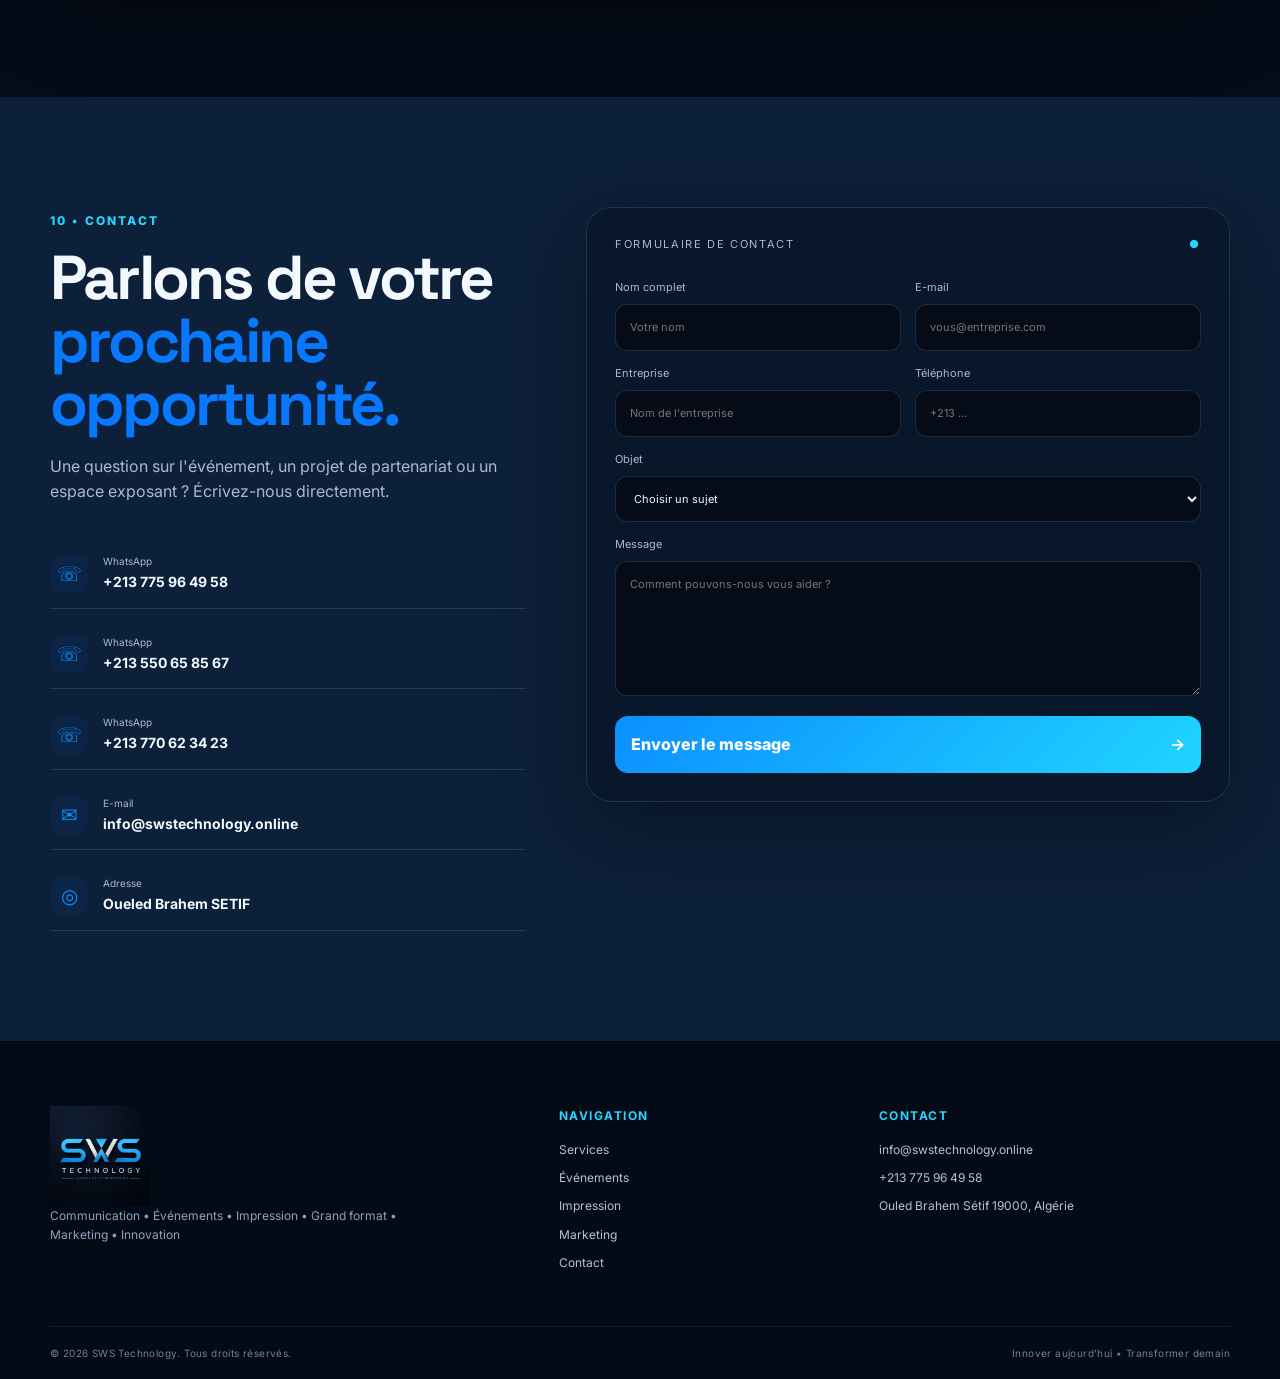
==== commit 5dc78d8a: "Add files via upload" ====
--- a/index.html
+++ b/index.html
@@ -408,8 +408,8 @@
             <a href="https://wa.me/213775964958" target="_blank" rel="noopener"><span>☏</span><div><small>WhatsApp</small><b>+213 775 96 49 58</b></div></a>
             <a href="https://wa.me/213550658567" target="_blank" rel="noopener"><span>☏</span><div><small>WhatsApp</small><b>+213 550 65 85 67</b></div></a>
             <a href="https://wa.me/213770623423" target="_blank" rel="noopener"><span>☏</span><div><small>WhatsApp</small><b>+213 770 62 34 23</b></div></a>
-            <a href="mailto:sws.technology@macirvoyages.com"><span>✉</span><div><small>E-mail</small><b>sws.technology@macirvoyages.com</b></div></a>
-            <a href="https://macirvoyages.com/sws/" target="_blank" rel="noopener"><span>◎</span><div><small>Site web</small><b>macirvoyages.com/sws</b></div></a>
+            <a href="mailto:info@swstechnology.online"><span>✉</span><div><small>E-mail</small><b>info@swstechnology.online</b></div></a>
+            <a href="#"  rel="noopener"><span>◎</span><div><small>Adresse</small><b>Oueled Brahem SETIF </b></div></a>
           </div>
         </div>
 
@@ -447,7 +447,7 @@
     <div class="container footer-main">
       <div class="footer-brand"><img src="assets/logo.png" alt="SWS Technology"><p>Communication • Événements • Impression • Grand format • Marketing • Innovation</p></div>
       <div><h4>Navigation</h4><a href="#communication">Services</a><a href="#expo">Événements</a><a href="#printing">Impression</a><a href="#marketing">Marketing</a><a href="#contact">Contact</a></div>
-      <div><h4>Contact</h4><a href="mailto:sws.technology@macirvoyages.com">sws.technology@macirvoyages.com</a><a href="https://wa.me/213775964958">+213 775 96 49 58</a><span>Sétif 19000, Algérie</span></div>
+      <div><h4>Contact</h4><a href="mailto:info@swstechnology.online">info@swstechnology.online</a><a href="https://wa.me/213775964958">+213 775 96 49 58</a><span>Ouled Brahem Sétif 19000, Algérie</span></div>
     </div>
     <div class="container footer-bottom"><span>© <span id="year"></span> SWS Technology. Tous droits réservés.</span><span>Innover aujourd’hui • Transformer demain</span></div>
   </footer>
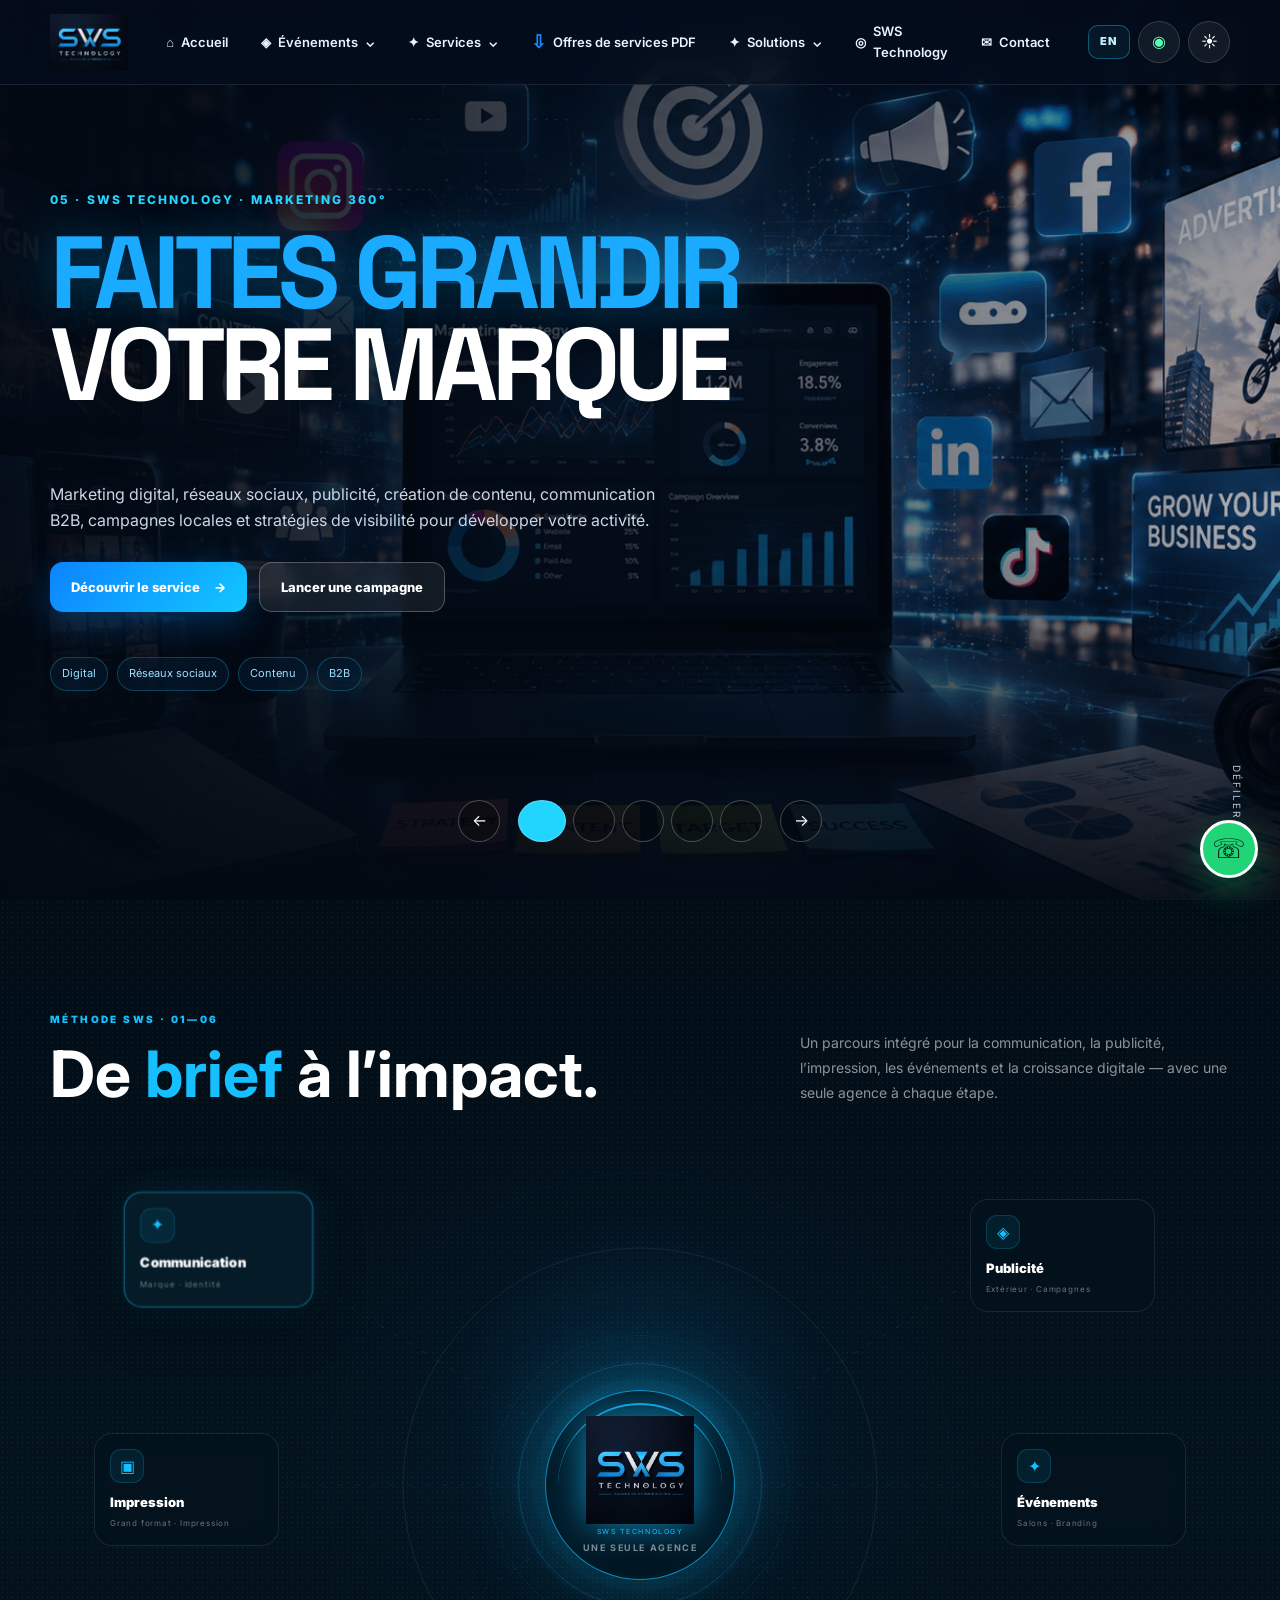
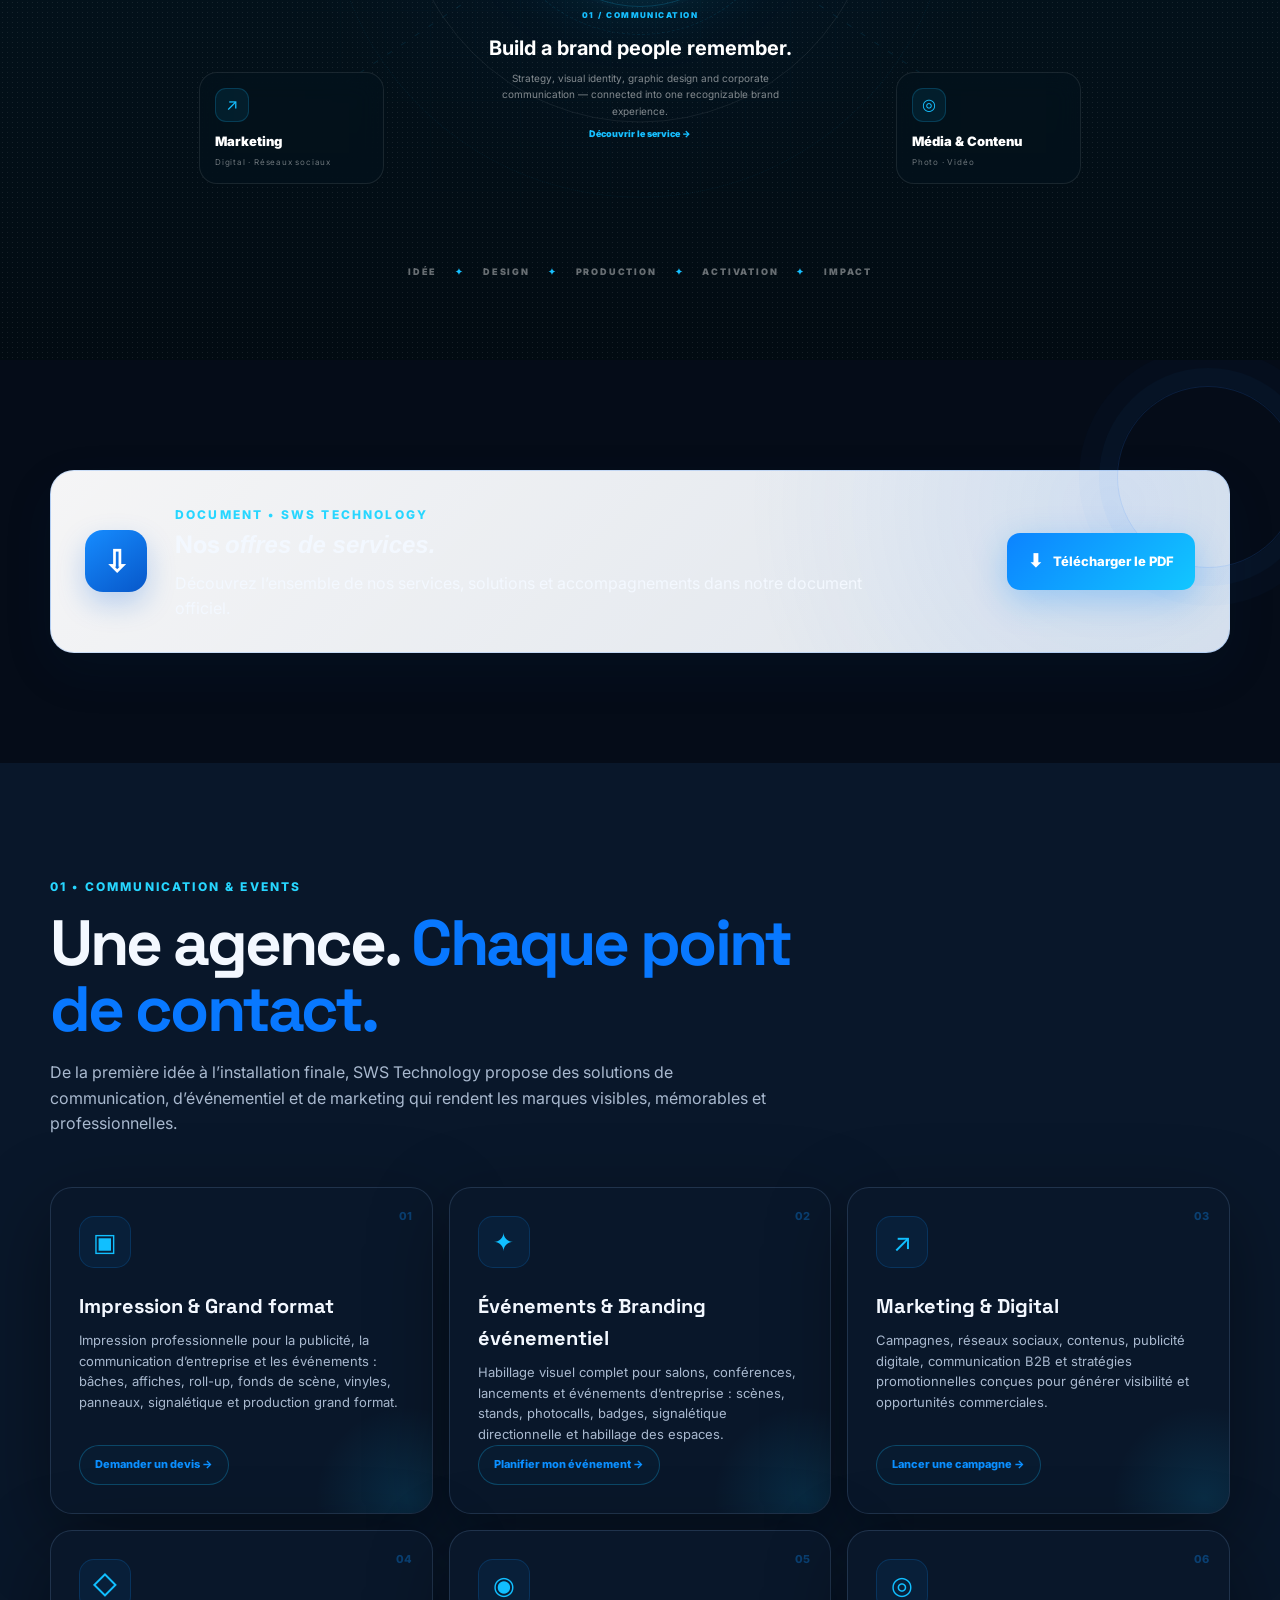
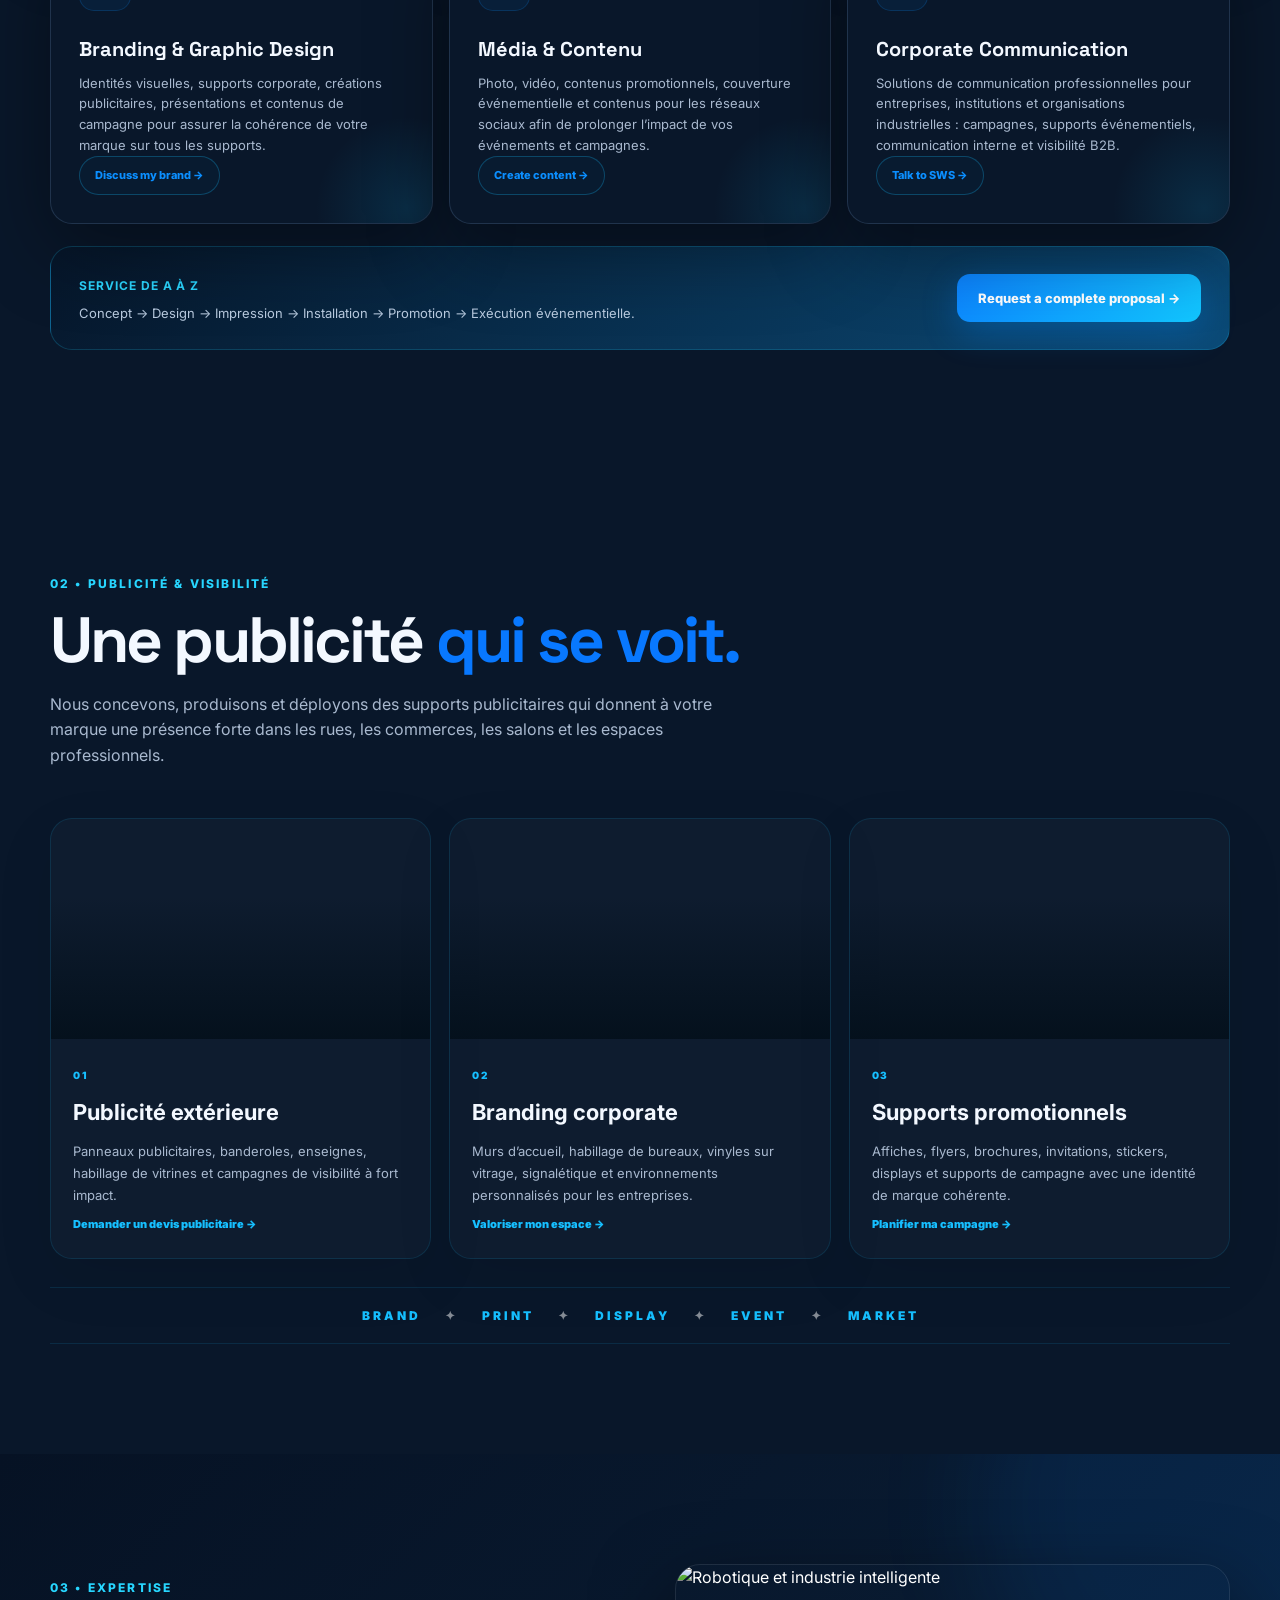
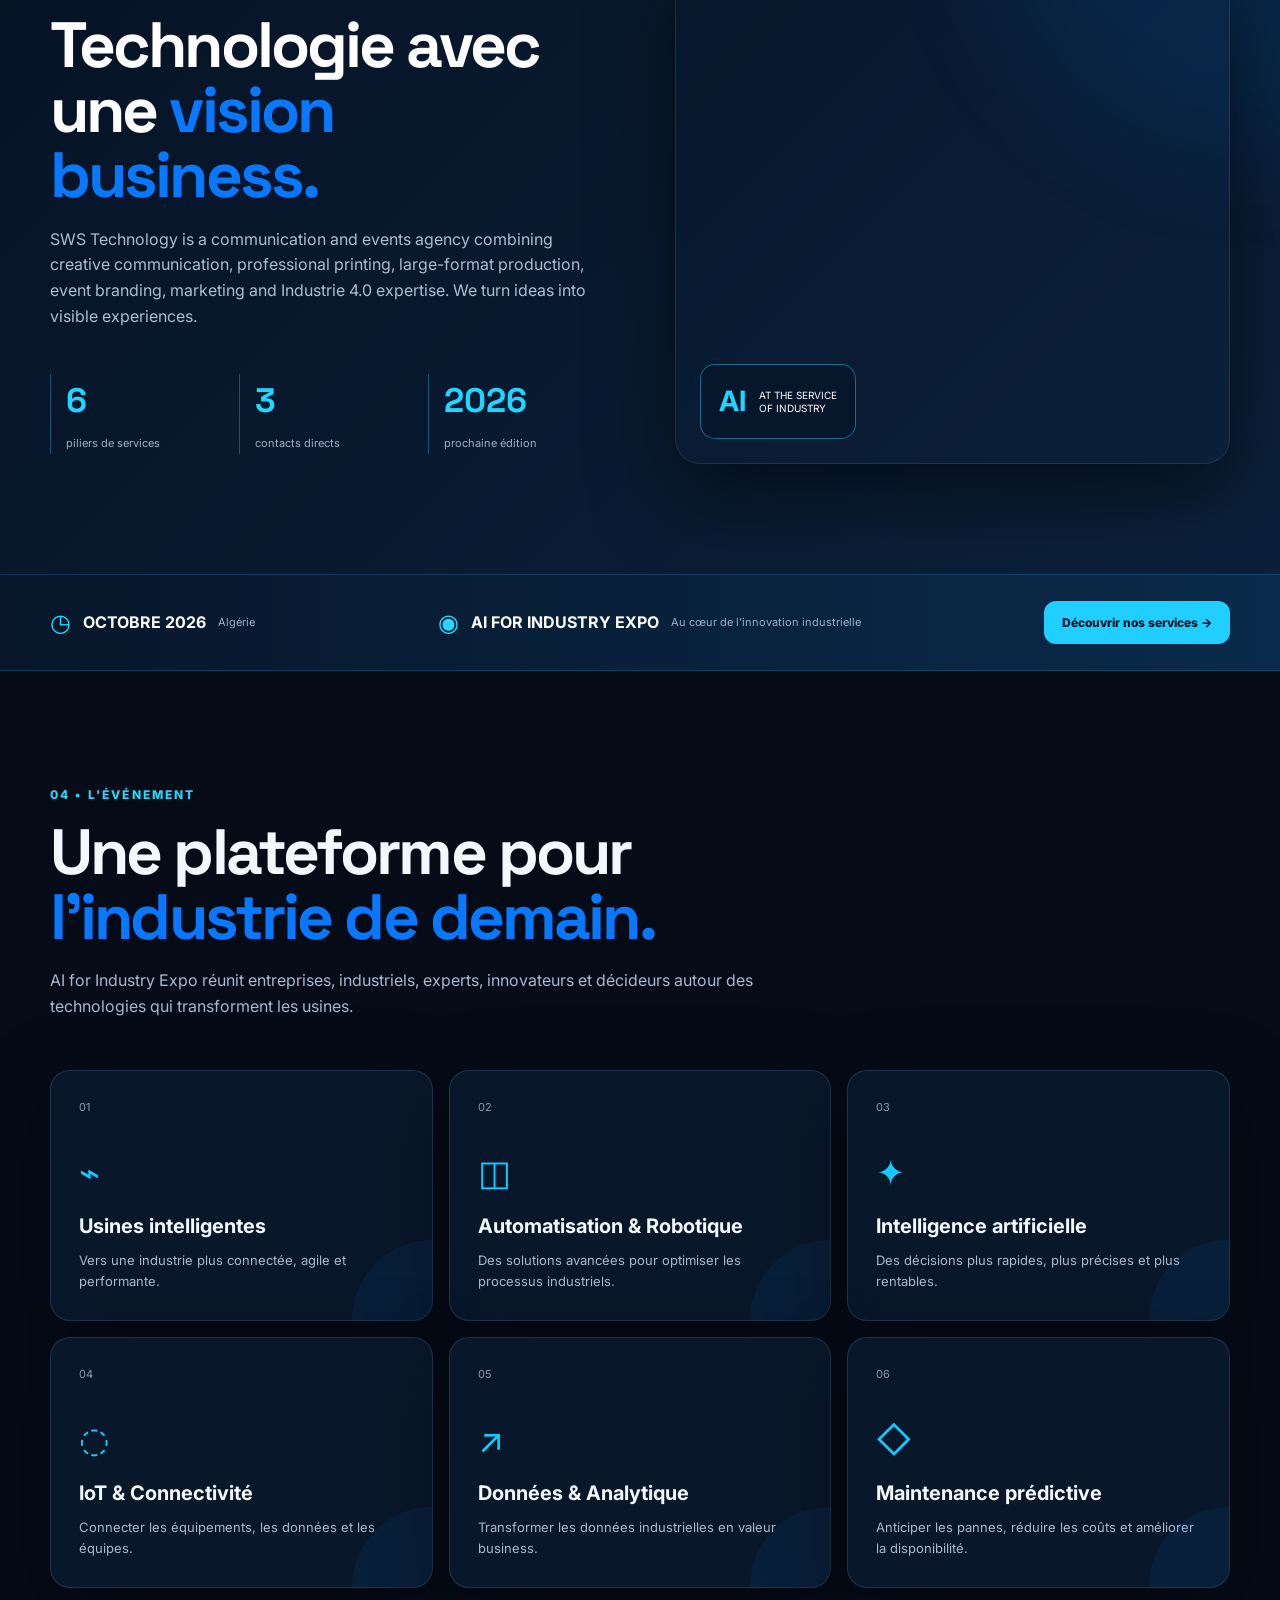
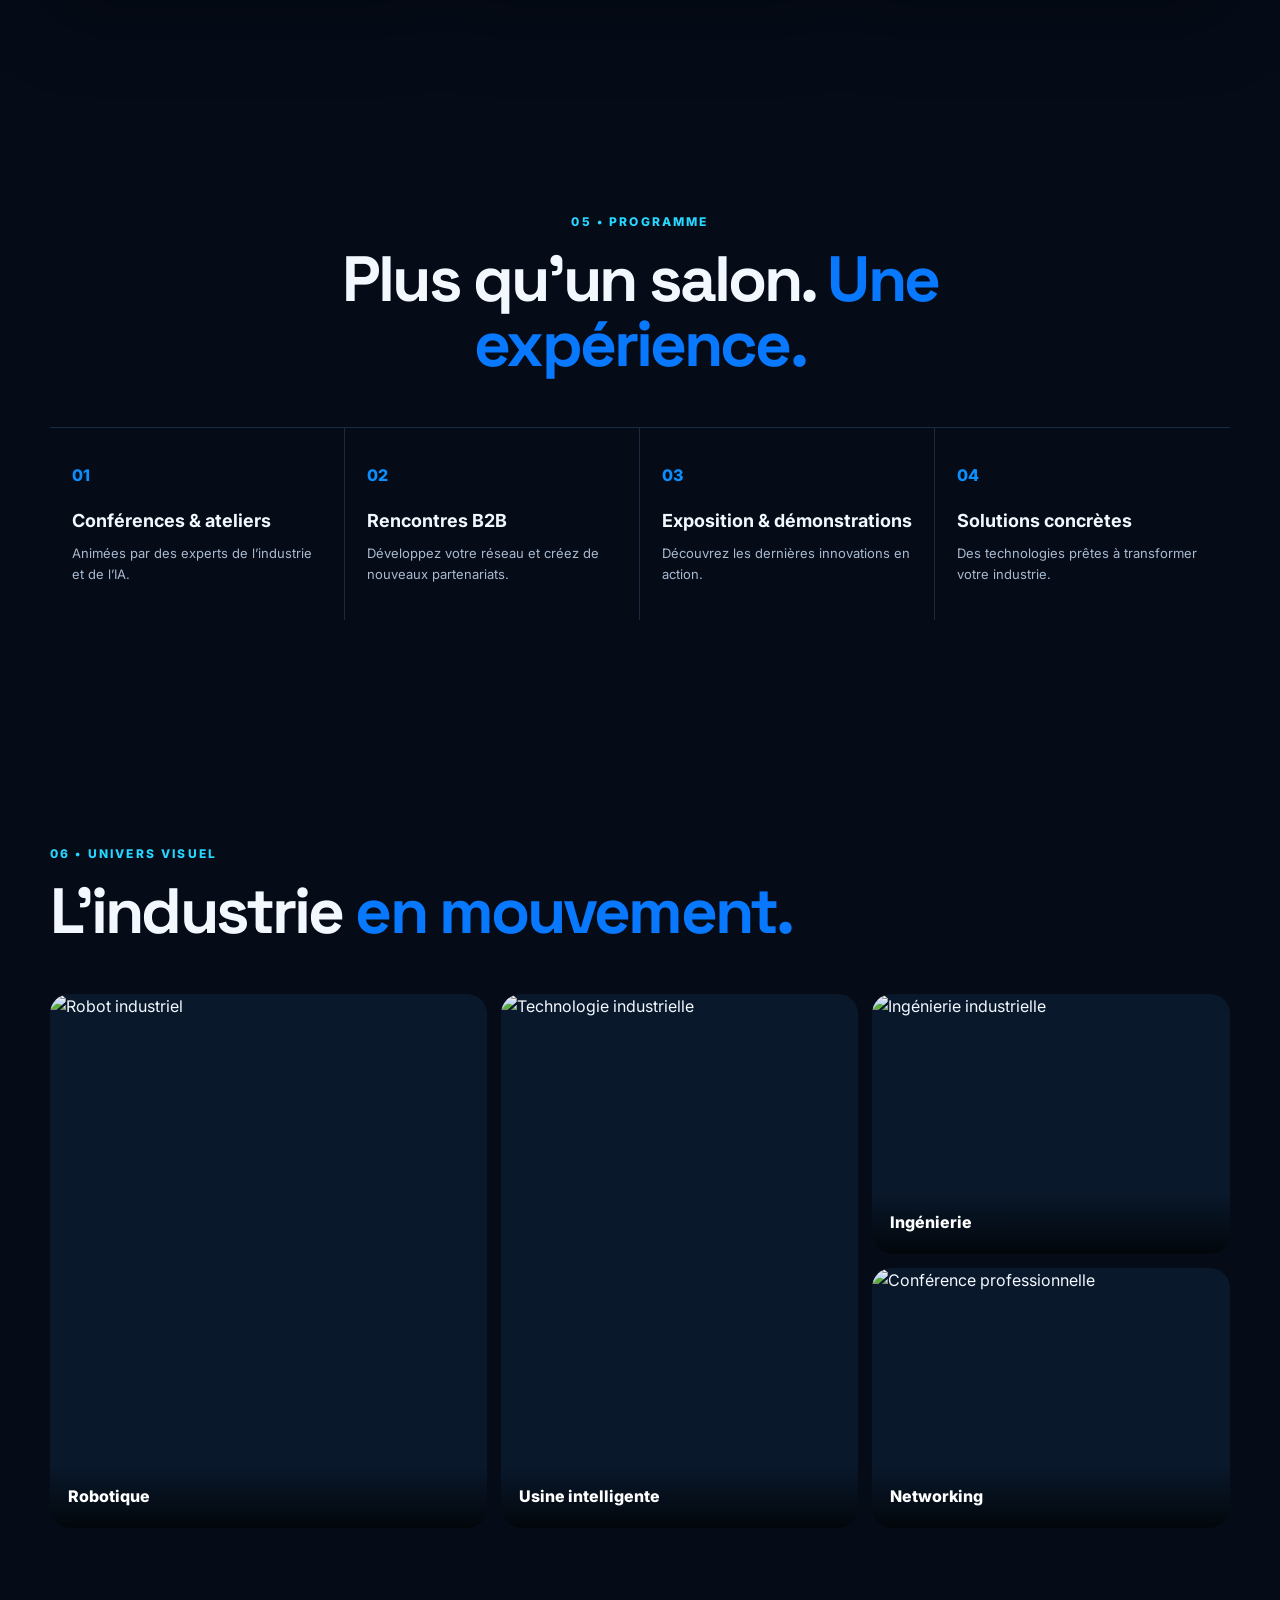
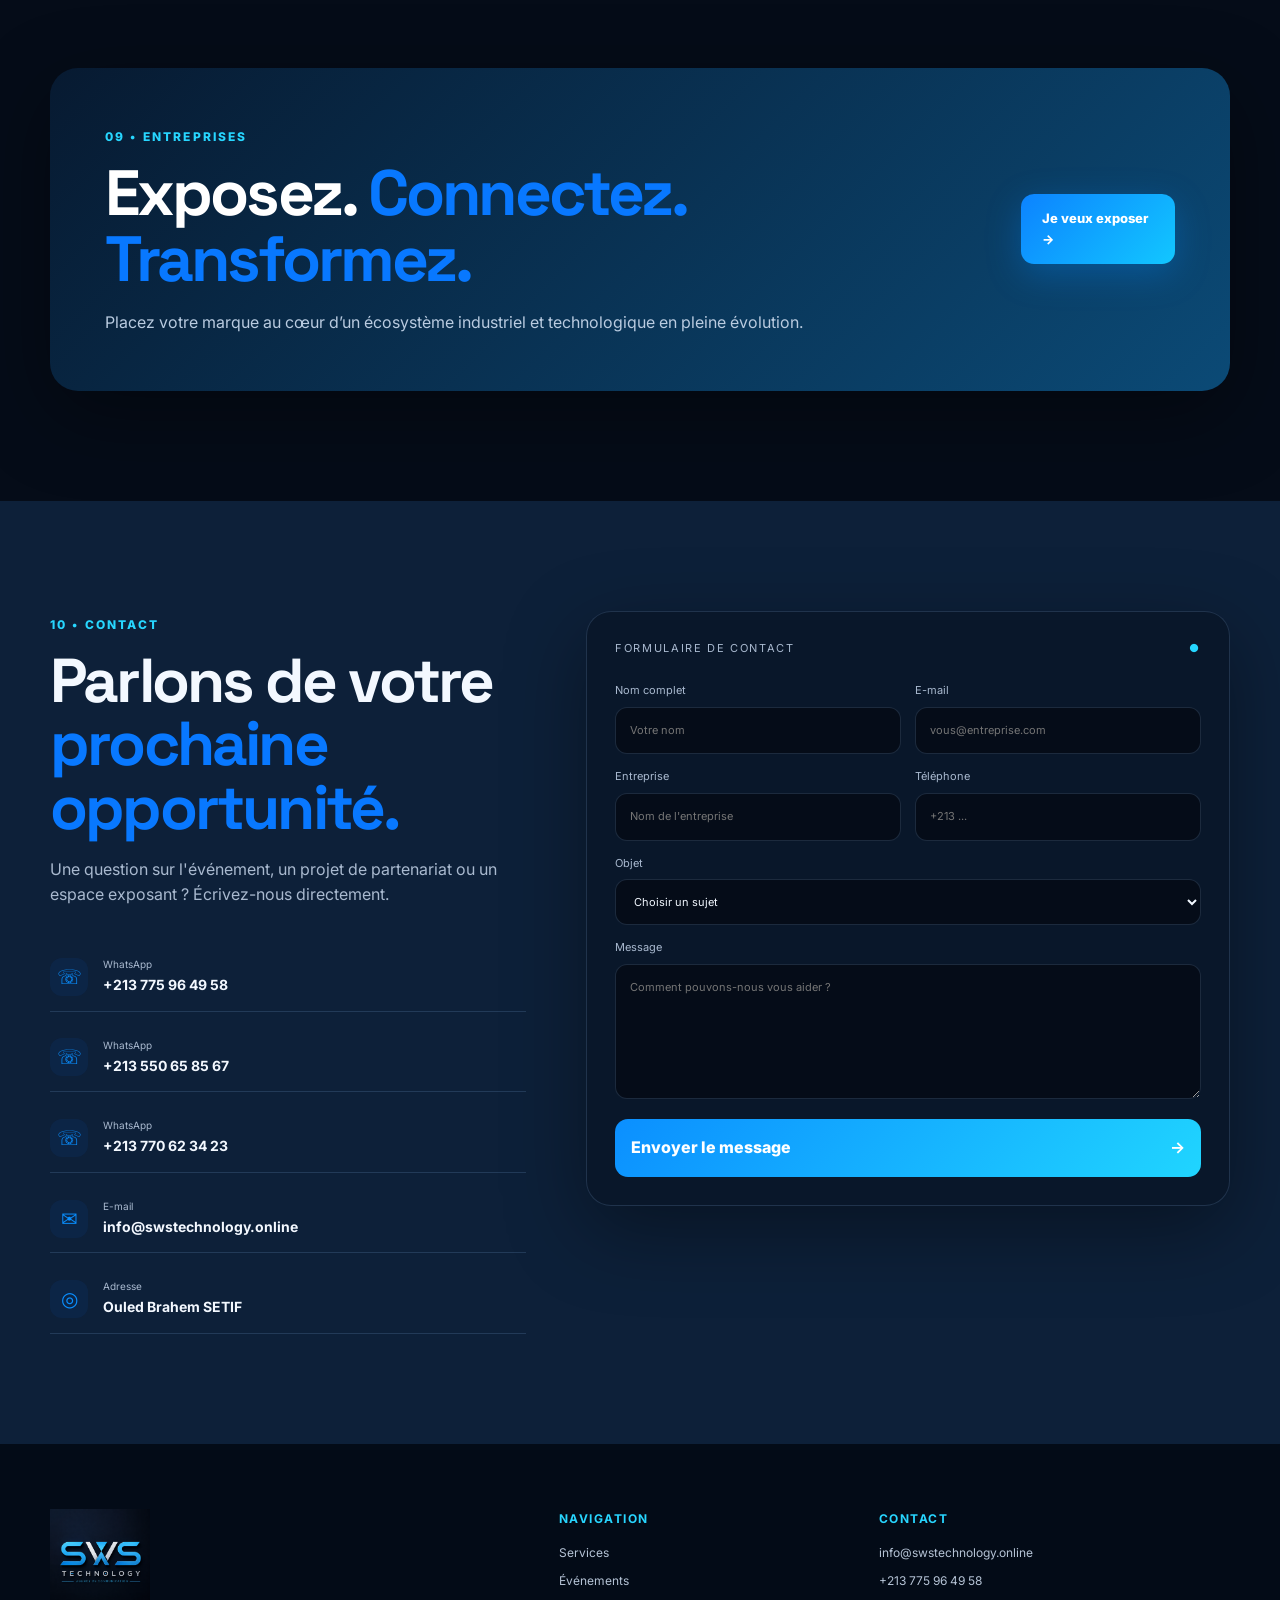
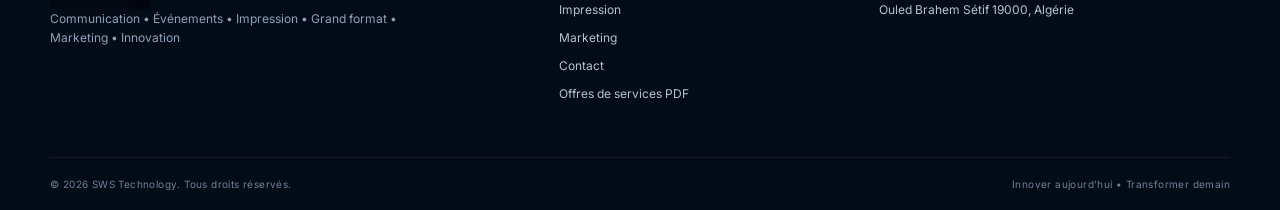
==== commit fbd7ee2e: "Add files via upload" ====
--- a/index.html
+++ b/index.html
@@ -45,6 +45,7 @@
             <a href="#marketing">Marketing & Digital</a>
           </div>
         </div>
+        <a class="nav-service-pdf" href="https://swstechnology.online/sws.pdf" target="_blank" rel="noopener" download="SWS-Offres-de-services.pdf"><span>⇩</span> Offres de services PDF</a>
         <div class="nav-dropdown">
           <button class="nav-drop-btn" type="button"><span>✦</span> Solutions <b>⌄</b></button>
           <div class="dropdown-menu">
@@ -206,6 +207,22 @@
     <div class="process-services"><span>IDÉE</span><i>✦</i><span>DESIGN</span><i>✦</i><span>PRODUCTION</span><i>✦</i><span>ACTIVATION</span><i>✦</i><span>IMPACT</span></div>
   </div>
 </section>
+
+    <section class="service-offers-section section" id="service-offers">
+      <div class="container">
+        <div class="service-offers-card">
+          <div class="service-offers-icon" aria-hidden="true">⇩</div>
+          <div class="service-offers-copy">
+            <span class="section-kicker">DOCUMENT • SWS TECHNOLOGY</span>
+            <h2>Nos <em>offres de services.</em></h2>
+            <p>Découvrez l’ensemble de nos services, solutions et accompagnements dans notre document officiel.</p>
+          </div>
+          <a class="btn btn-primary service-offers-btn" href="https://swstechnology.online/sws.pdf" target="_blank" rel="noopener" download="SWS-Offres-de-services.pdf" aria-label="Télécharger les offres de services PDF">
+            <span>⬇</span> Télécharger le PDF
+          </a>
+        </div>
+      </div>
+    </section>
 
  <section class="section services-agency" id="communication">
       <div class="container">
@@ -409,7 +426,7 @@
             <a href="https://wa.me/213550658567" target="_blank" rel="noopener"><span>☏</span><div><small>WhatsApp</small><b>+213 550 65 85 67</b></div></a>
             <a href="https://wa.me/213770623423" target="_blank" rel="noopener"><span>☏</span><div><small>WhatsApp</small><b>+213 770 62 34 23</b></div></a>
             <a href="mailto:info@swstechnology.online"><span>✉</span><div><small>E-mail</small><b>info@swstechnology.online</b></div></a>
-            <a href="#"  rel="noopener"><span>◎</span><div><small>Adresse</small><b>Oueled Brahem SETIF </b></div></a>
+            <a href="#"  rel="noopener"><span>◎</span><div><small>Adresse</small><b>Ouled Brahem SETIF </b></div></a>
           </div>
         </div>
 
@@ -446,7 +463,7 @@
 <footer>
     <div class="container footer-main">
       <div class="footer-brand"><img src="assets/logo.png" alt="SWS Technology"><p>Communication • Événements • Impression • Grand format • Marketing • Innovation</p></div>
-      <div><h4>Navigation</h4><a href="#communication">Services</a><a href="#expo">Événements</a><a href="#printing">Impression</a><a href="#marketing">Marketing</a><a href="#contact">Contact</a></div>
+      <div><h4>Navigation</h4><a href="#communication">Services</a><a href="#expo">Événements</a><a href="#printing">Impression</a><a href="#marketing">Marketing</a><a href="#contact">Contact</a><a href="https://swstechnology.online/sws.pdf" target="_blank" rel="noopener">Offres de services PDF</a></div>
       <div><h4>Contact</h4><a href="mailto:info@swstechnology.online">info@swstechnology.online</a><a href="https://wa.me/213775964958">+213 775 96 49 58</a><span>Ouled Brahem Sétif 19000, Algérie</span></div>
     </div>
     <div class="container footer-bottom"><span>© <span id="year"></span> SWS Technology. Tous droits réservés.</span><span>Innover aujourd’hui • Transformer demain</span></div>
--- a/css/style.css
+++ b/css/style.css
@@ -216,3 +216,23 @@
 @keyframes constSpin{to{transform:translate(-50%,-50%) rotate(360deg)}}@keyframes constDash{to{stroke-dashoffset:-80}}@keyframes constPulse{50%{transform:scale(1.13);opacity:.45}}
 @media(max-width:850px){.constellation{height:720px}.constellation-core{width:145px;height:145px}.constellation-core img{width:82px;height:82px}.constellation-ring.r1{width:230px;height:230px}.constellation-ring.r2{width:350px;height:350px}.constellation-ring.r3{width:500px;height:500px}.service-node{width:155px}.node-1{left:0}.node-2{right:0}.node-3{left:0;top:38%}.node-4{right:0;top:38%}.node-5{left:0;bottom:3%}.node-6{right:0;bottom:3%}.constellation-info{width:250px;transform:translate(-50%,85px)}.constellation-info.show{transform:translate(-50%,100px)}}
 @media(max-width:600px){.constellation{height:820px}.service-node{width:132px;min-height:78px;padding:11px}.service-node span{font-size:11px}.service-node small{font-size:7px}.service-node i{width:28px;height:28px;margin-bottom:6px}.node-1,.node-2{top:2%}.node-3,.node-4{top:31%}.node-5,.node-6{bottom:4%}.constellation-core{top:50%;width:125px;height:125px}.constellation-core img{width:70px;height:70px}.constellation-info{width:220px;top:50%;transform:translate(-50%,82px)}.constellation-info.show{transform:translate(-50%,96px)}}
+
+/* V16 — French service slider + typewriter */
+.language-switch{display:inline-flex;align-items:center;justify-content:center;min-width:42px;height:34px;padding:0 10px;border:1px solid rgba(39,214,255,.35);border-radius:10px;color:#bfefff;font-size:11px;font-weight:900;letter-spacing:.12em;text-decoration:none;background:rgba(39,214,255,.06);transition:.25s}
+.language-switch:hover{background:rgba(39,214,255,.14);border-color:rgba(39,214,255,.7);transform:translateY(-1px)}
+.typing-text{min-height:1.45em;position:relative}
+.typing-text.is-typing::after{content:"";display:inline-block;width:2px;height:1em;margin-left:5px;vertical-align:-.12em;background:#27d6ff;animation:typingCaret .7s steps(1) infinite}
+@keyframes typingCaret{50%{opacity:0}}
+@media(max-width:950px){.language-switch{margin-right:2px}.hero-content{padding-top:145px}.hero h1{font-size:clamp(46px,12vw,82px)}.hero-subtitle{font-size:20px}.hero-copy{font-size:14px}}
+
+
+/* SWS Service Offers PDF — V16 */
+.service-offers-section{position:relative;overflow:hidden}
+.service-offers-card{position:relative;display:grid;grid-template-columns:auto 1fr auto;align-items:center;gap:28px;padding:30px 34px;border:1px solid rgba(44,128,255,.20);border-radius:24px;background:radial-gradient(circle at 90% 20%,rgba(54,142,255,.10),transparent 34%),linear-gradient(135deg,rgba(255,255,255,.96),rgba(240,247,255,.92));box-shadow:0 18px 50px rgba(11,49,99,.10);isolation:isolate}
+.service-offers-card::before{content:"";position:absolute;width:180px;height:180px;right:-70px;top:-85px;border:1px solid rgba(44,128,255,.16);border-radius:50%;box-shadow:0 0 0 18px rgba(44,128,255,.035),0 0 0 38px rgba(44,128,255,.025);z-index:-1}
+.service-offers-icon{width:62px;height:62px;display:grid;place-items:center;border-radius:18px;color:#fff;font-size:30px;font-weight:800;background:linear-gradient(145deg,#168cff,#0757c9);box-shadow:0 12px 28px rgba(14,105,220,.25)}
+.service-offers-copy .section-kicker{margin-bottom:6px}.service-offers-copy h2{margin:0 0 6px}.service-offers-copy p{margin:0;max-width:700px}
+.service-offers-btn{white-space:nowrap;display:inline-flex;align-items:center;gap:10px}.service-offers-btn span{font-size:18px}
+.nav-service-pdf{display:inline-flex!important;align-items:center;gap:7px;white-space:nowrap}.nav-service-pdf span{font-size:18px;line-height:1;color:var(--accent,#168cff)}
+@media (max-width:1100px){.service-offers-card{grid-template-columns:auto 1fr}.service-offers-btn{grid-column:2;justify-self:start}}
+@media (max-width:700px){.service-offers-card{grid-template-columns:1fr;padding:24px}.service-offers-icon{width:54px;height:54px}.service-offers-btn{grid-column:auto;width:100%;justify-content:center}}
